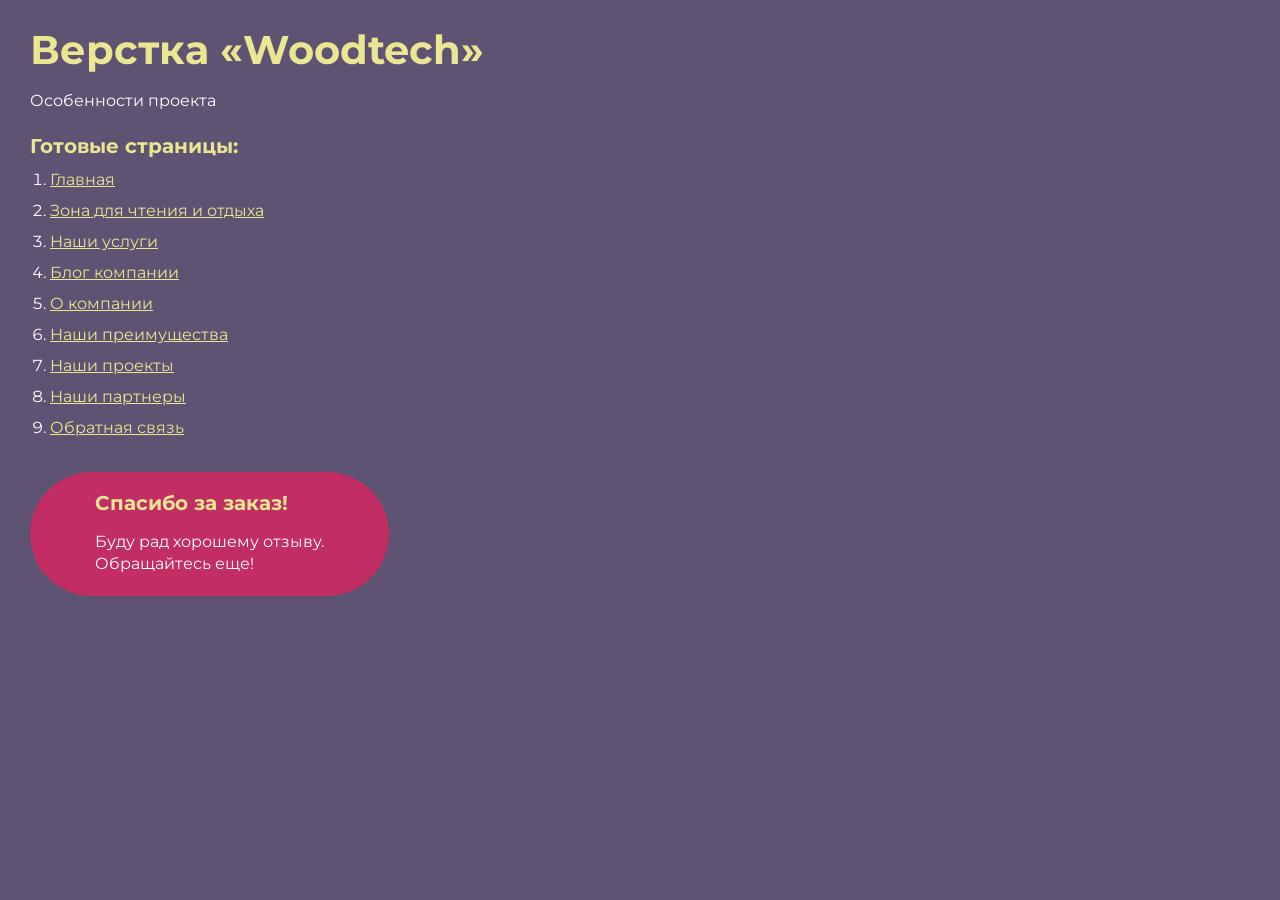
==== index.html @ 52afa115 "fix" ====
<!DOCTYPE html>
<html lang="ru">

<head>
	<meta charset="UTF-8">
	<meta name="viewport" content="width=device-width, initial-scale=1.0">
	<title>Верстка «Woodtech»</title>
	<style>
		@charset"UTF-8";
		@import url("https://fonts.googleapis.com/css?family=Montserrat:regular,700&display=swap");

		*,
		*::before,
		*::after {
			padding: 0px;
			margin: 0px;
			border: 0px;
			box-sizing: border-box;
		}

		html,
		body {
			height: 100%;
			margin: 0;
			padding: 0;
			min-width: 320px;
			width: 100%;
			color: #fff;
			background-color: #5e5373;
		}

		body {
			font-family: Montserrat;
			font-size: 100%;
			line-height: 1;
			font-size: 1rem;
		}

		a {
			text-decoration: underline;
			color: #ebe691
		}

		a:visited {
			text-decoration: underline;
			color: #aaa768;
		}

		a:hover {
			text-decoration: none;
		}

		ul li {
			list-style: none;
		}

		img {
			vertical-align: top;
		}

		.wrapper {
			width: 100%;
			min-height: 100%;
			overflow: hidden;
		}

		.rootpage {
			padding: 30px;
			display: flex;
			flex-direction: column;
			align-items: flex-start;
		}

		@media (max-width: 767px) {
			.rootpage {
				padding: 30px 15px;
			}
		}

		h1 {
			color: #ebe691;
			font-size: 2.5rem;
			margin: 0px 0px 1.25rem 0px;
		}

		@media (max-width: 767px) {
			h1 {
				font-size: 1.85rem;
				margin: 0px 0px 1.25rem 0px;
			}
		}

		h2 {
			color: #ebe691;
			font-size: 1.25rem;
			margin: 0px 0px 1rem 0px;
		}

		@media (max-width: 767px) {
			h2 {
				font-size: 1.125rem;
				margin: 0px 0px 1rem 0px;
			}
		}

		.rootpage__info {
			line-height: 140%;
			margin: 0px 0px 1.5rem 0px;
		}

		.rootpage__list {
			margin: 0px 0px 2.25rem 1.25rem;
		}

		.rootpage__list li:not(:last-child) {
			margin: 0px 0px 15px 0px;
		}

		.rootpage__contacts,
		.rootpage__tnx {
			border-radius: 200px;
			padding: 20px 65px;
			line-height: 140%;
		}

		@media (max-width: 767px) {

			.rootpage__contacts,
			.rootpage__tnx {
				border-radius: 40px;
				padding: 20px;
			}
		}

		.rootpage__contacts {
			background: #32b5a4;

		}

		.rootpage__contacts a {
			color: #ebe691;
		}

		.rootpage__tnx {
			background: #c22d63;
			margin: 0px 0px 1rem 0px;
		}
	</style>
</head>

<body>
	<div class="rootpage">
		<h1>Верстка «Woodtech»</h1>
		<div class="rootpage__info">
			Особенности проекта
		</div>
		<h2>Готовые страницы:</h2>
		<ol class="rootpage__list">
			<li><a target="_blank" href="home.html">Главная</a></li>
			<li><a target="_blank" href="readingArea.html">Зона для чтения и отдыха</a></li>
			<li><a target="_blank" href="services.html">Наши услуги</a></li>
			<li><a target="_blank" href="blog.html">Блог компании</a></li>
			<li><a target="_blank" href="about.html">О компании</a></li>
			<li><a target="_blank" href="benefits.html">Наши преимущества</a></li>
			<li><a target="_blank" href="project.html">Наши проекты</a></li>
			<li><a target="_blank" href="partners.html">Наши партнеры</a></li>
			<li><a target="_blank" href="contacts.html">Обратная связь</a></li>
		</ol>

		<div class="rootpage__tnx">
			<h2>Спасибо за заказ!</h2>
			<p>Буду рад хорошему отзыву.</p>
			<p>Обращайтесь еще!</p>
		</div>

	</div>

</body>

</html>
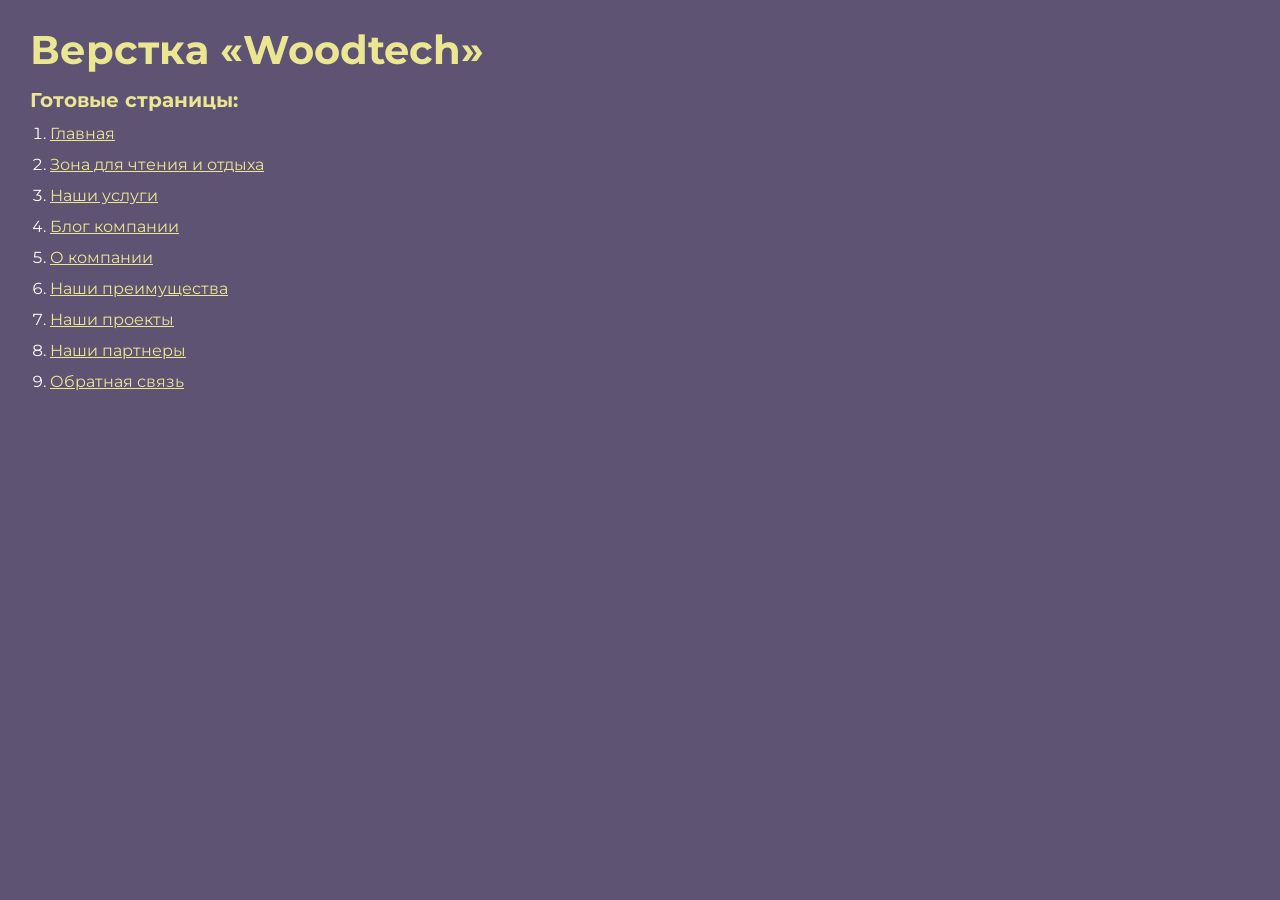
==== commit 9d25fd1b: "fixed" ====
--- a/index.html
+++ b/index.html
@@ -1,180 +1,137 @@
-<!DOCTYPE html>
-<html lang="ru">
-
-<head>
-	<meta charset="UTF-8">
-	<meta name="viewport" content="width=device-width, initial-scale=1.0">
-	<title>Верстка «Woodtech»</title>
-	<style>
-		@charset"UTF-8";
-		@import url("https://fonts.googleapis.com/css?family=Montserrat:regular,700&display=swap");
-
-		*,
-		*::before,
-		*::after {
-			padding: 0px;
-			margin: 0px;
-			border: 0px;
-			box-sizing: border-box;
-		}
-
-		html,
-		body {
-			height: 100%;
-			margin: 0;
-			padding: 0;
-			min-width: 320px;
-			width: 100%;
-			color: #fff;
-			background-color: #5e5373;
-		}
-
-		body {
-			font-family: Montserrat;
-			font-size: 100%;
-			line-height: 1;
-			font-size: 1rem;
-		}
-
-		a {
-			text-decoration: underline;
-			color: #ebe691
-		}
-
-		a:visited {
-			text-decoration: underline;
-			color: #aaa768;
-		}
-
-		a:hover {
-			text-decoration: none;
-		}
-
-		ul li {
-			list-style: none;
-		}
-
-		img {
-			vertical-align: top;
-		}
-
-		.wrapper {
-			width: 100%;
-			min-height: 100%;
-			overflow: hidden;
-		}
-
-		.rootpage {
-			padding: 30px;
-			display: flex;
-			flex-direction: column;
-			align-items: flex-start;
-		}
-
-		@media (max-width: 767px) {
-			.rootpage {
-				padding: 30px 15px;
-			}
-		}
-
-		h1 {
-			color: #ebe691;
-			font-size: 2.5rem;
-			margin: 0px 0px 1.25rem 0px;
-		}
-
-		@media (max-width: 767px) {
-			h1 {
-				font-size: 1.85rem;
-				margin: 0px 0px 1.25rem 0px;
-			}
-		}
-
-		h2 {
-			color: #ebe691;
-			font-size: 1.25rem;
-			margin: 0px 0px 1rem 0px;
-		}
-
-		@media (max-width: 767px) {
-			h2 {
-				font-size: 1.125rem;
-				margin: 0px 0px 1rem 0px;
-			}
-		}
-
-		.rootpage__info {
-			line-height: 140%;
-			margin: 0px 0px 1.5rem 0px;
-		}
-
-		.rootpage__list {
-			margin: 0px 0px 2.25rem 1.25rem;
-		}
-
-		.rootpage__list li:not(:last-child) {
-			margin: 0px 0px 15px 0px;
-		}
-
-		.rootpage__contacts,
-		.rootpage__tnx {
-			border-radius: 200px;
-			padding: 20px 65px;
-			line-height: 140%;
-		}
-
-		@media (max-width: 767px) {
-
-			.rootpage__contacts,
-			.rootpage__tnx {
-				border-radius: 40px;
-				padding: 20px;
-			}
-		}
-
-		.rootpage__contacts {
-			background: #32b5a4;
-
-		}
-
-		.rootpage__contacts a {
-			color: #ebe691;
-		}
-
-		.rootpage__tnx {
-			background: #c22d63;
-			margin: 0px 0px 1rem 0px;
-		}
-	</style>
-</head>
-
-<body>
-	<div class="rootpage">
-		<h1>Верстка «Woodtech»</h1>
-		<div class="rootpage__info">
-			Особенности проекта
-		</div>
-		<h2>Готовые страницы:</h2>
-		<ol class="rootpage__list">
-			<li><a target="_blank" href="home.html">Главная</a></li>
-			<li><a target="_blank" href="readingArea.html">Зона для чтения и отдыха</a></li>
-			<li><a target="_blank" href="services.html">Наши услуги</a></li>
-			<li><a target="_blank" href="blog.html">Блог компании</a></li>
-			<li><a target="_blank" href="about.html">О компании</a></li>
-			<li><a target="_blank" href="benefits.html">Наши преимущества</a></li>
-			<li><a target="_blank" href="project.html">Наши проекты</a></li>
-			<li><a target="_blank" href="partners.html">Наши партнеры</a></li>
-			<li><a target="_blank" href="contacts.html">Обратная связь</a></li>
-		</ol>
-
-		<div class="rootpage__tnx">
-			<h2>Спасибо за заказ!</h2>
-			<p>Буду рад хорошему отзыву.</p>
-			<p>Обращайтесь еще!</p>
-		</div>
-
-	</div>
-
-</body>
-
+<!DOCTYPE html>
+<html lang="ru">
+
+<head>
+	<meta charset="UTF-8">
+	<meta name="viewport" content="width=device-width, initial-scale=1.0">
+	<title>Верстка «Woodtech»</title>
+	<style>
+		@charset "UTF-8";
+		@import url("https://fonts.googleapis.com/css?family=Montserrat:regular,700&display=swap");
+
+		*,
+		*::before,
+		*::after {
+			padding: 0px;
+			margin: 0px;
+			border: 0px;
+			box-sizing: border-box;
+		}
+
+		html,
+		body {
+			height: 100%;
+			margin: 0;
+			padding: 0;
+			min-width: 320px;
+			width: 100%;
+			color: #fff;
+			background-color: #5e5373;
+		}
+
+		body {
+			font-family: Montserrat;
+			font-size: 100%;
+			line-height: 1;
+			font-size: 1rem;
+		}
+
+		a {
+			text-decoration: underline;
+			color: #ebe691
+		}
+
+		a:visited {
+			text-decoration: underline;
+			color: #aaa768;
+		}
+
+		a:hover {
+			text-decoration: none;
+		}
+
+		ul li {
+			list-style: none;
+		}
+
+		img {
+			vertical-align: top;
+		}
+
+		.wrapper {
+			width: 100%;
+			min-height: 100%;
+			overflow: hidden;
+		}
+
+		.rootpage {
+			padding: 30px;
+			display: flex;
+			flex-direction: column;
+			align-items: flex-start;
+		}
+
+		@media (max-width: 767px) {
+			.rootpage {
+				padding: 30px 15px;
+			}
+		}
+
+		h1 {
+			color: #ebe691;
+			font-size: 2.5rem;
+			margin: 0px 0px 1.25rem 0px;
+		}
+
+		@media (max-width: 767px) {
+			h1 {
+				font-size: 1.85rem;
+				margin: 0px 0px 1.25rem 0px;
+			}
+		}
+
+		h2 {
+			color: #ebe691;
+			font-size: 1.25rem;
+			margin: 0px 0px 1rem 0px;
+		}
+
+		@media (max-width: 767px) {
+			h2 {
+				font-size: 1.125rem;
+				margin: 0px 0px 1rem 0px;
+			}
+		}
+
+		.rootpage__list {
+			margin: 0px 0px 2.25rem 1.25rem;
+		}
+
+		.rootpage__list li:not(:last-child) {
+			margin: 0px 0px 15px 0px;
+		}
+	</style>
+</head>
+
+<body>
+	<div class="rootpage">
+		<h1>Верстка «Woodtech»</h1>
+
+		<h2>Готовые страницы:</h2>
+		<ol class="rootpage__list">
+			<li><a target="_blank" href="home.html">Главная</a></li>
+			<li><a target="_blank" href="readingArea.html">Зона для чтения и отдыха</a></li>
+			<li><a target="_blank" href="services.html">Наши услуги</a></li>
+			<li><a target="_blank" href="blog.html">Блог компании</a></li>
+			<li><a target="_blank" href="about.html">О компании</a></li>
+			<li><a target="_blank" href="benefits.html">Наши преимущества</a></li>
+			<li><a target="_blank" href="project.html">Наши проекты</a></li>
+			<li><a target="_blank" href="partners.html">Наши партнеры</a></li>
+			<li><a target="_blank" href="contacts.html">Обратная связь</a></li>
+		</ol>
+
+	</div>
+
+</body>
+
 </html>
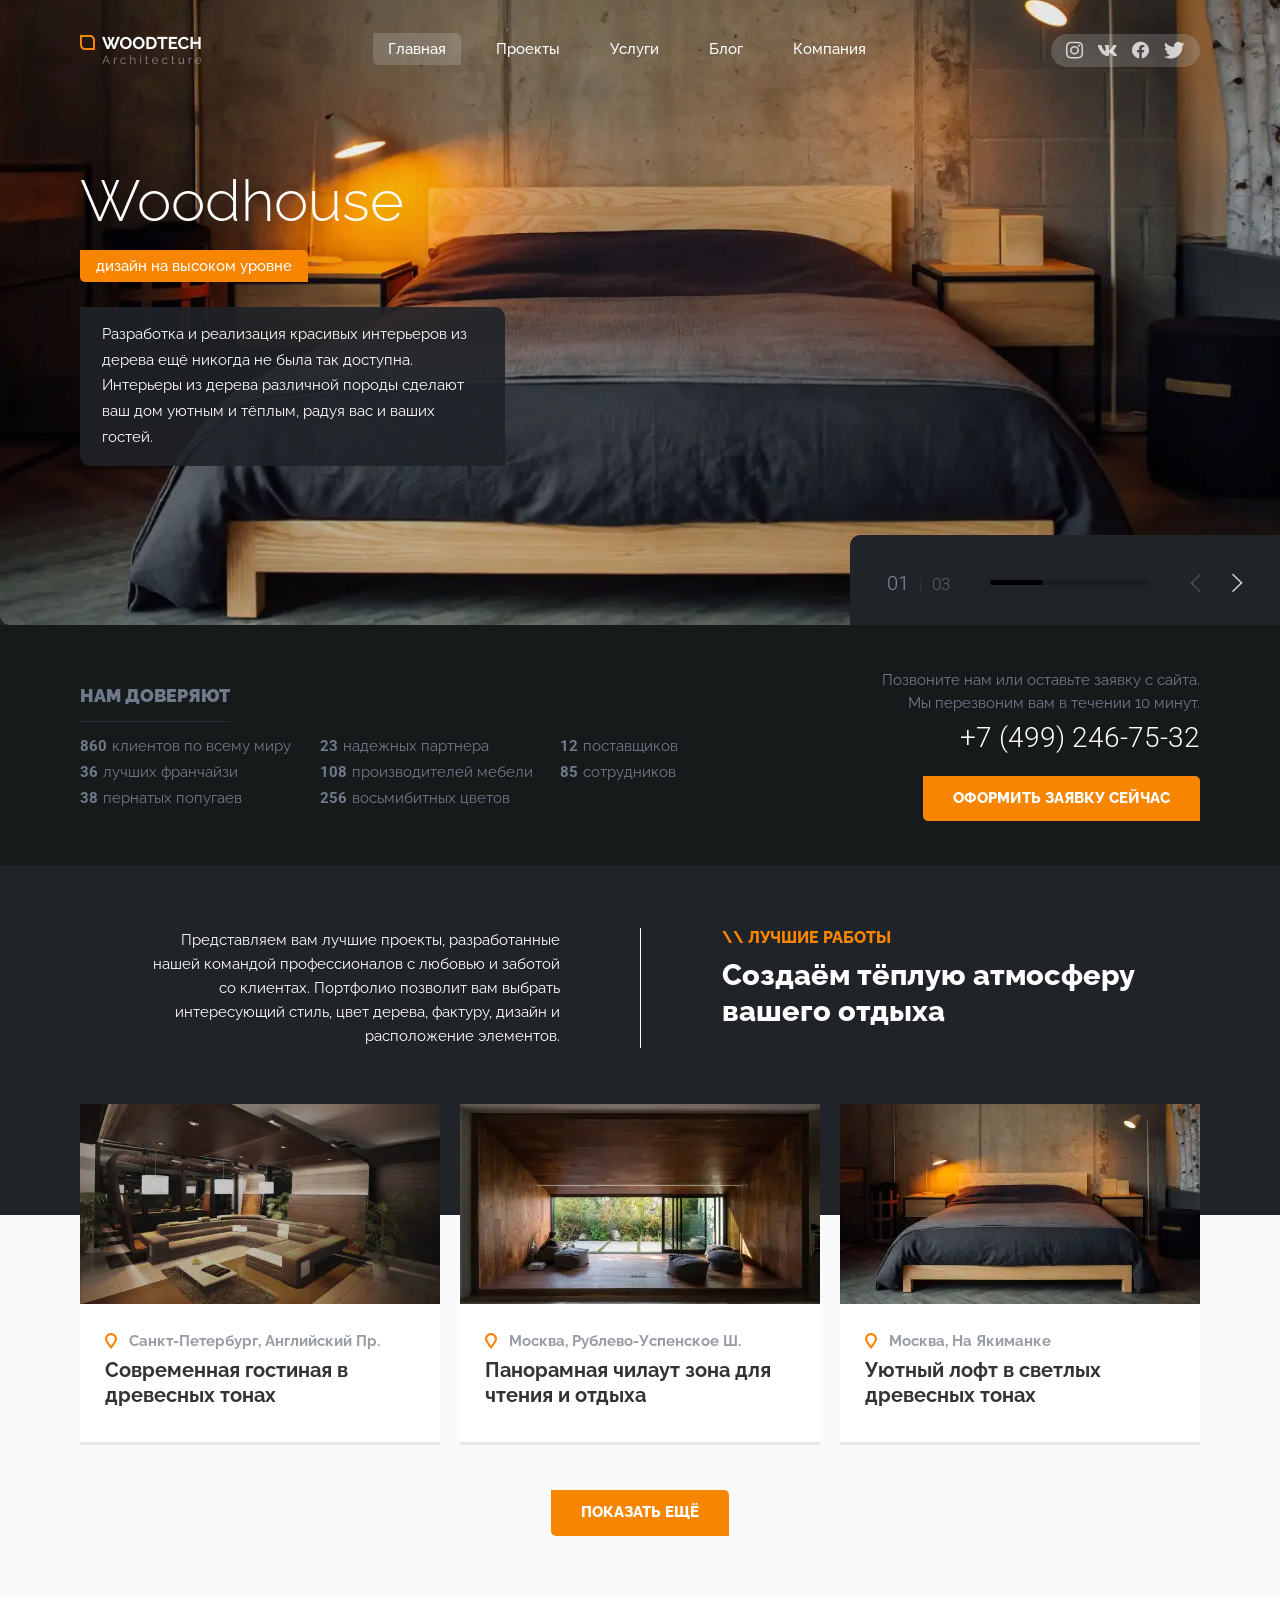
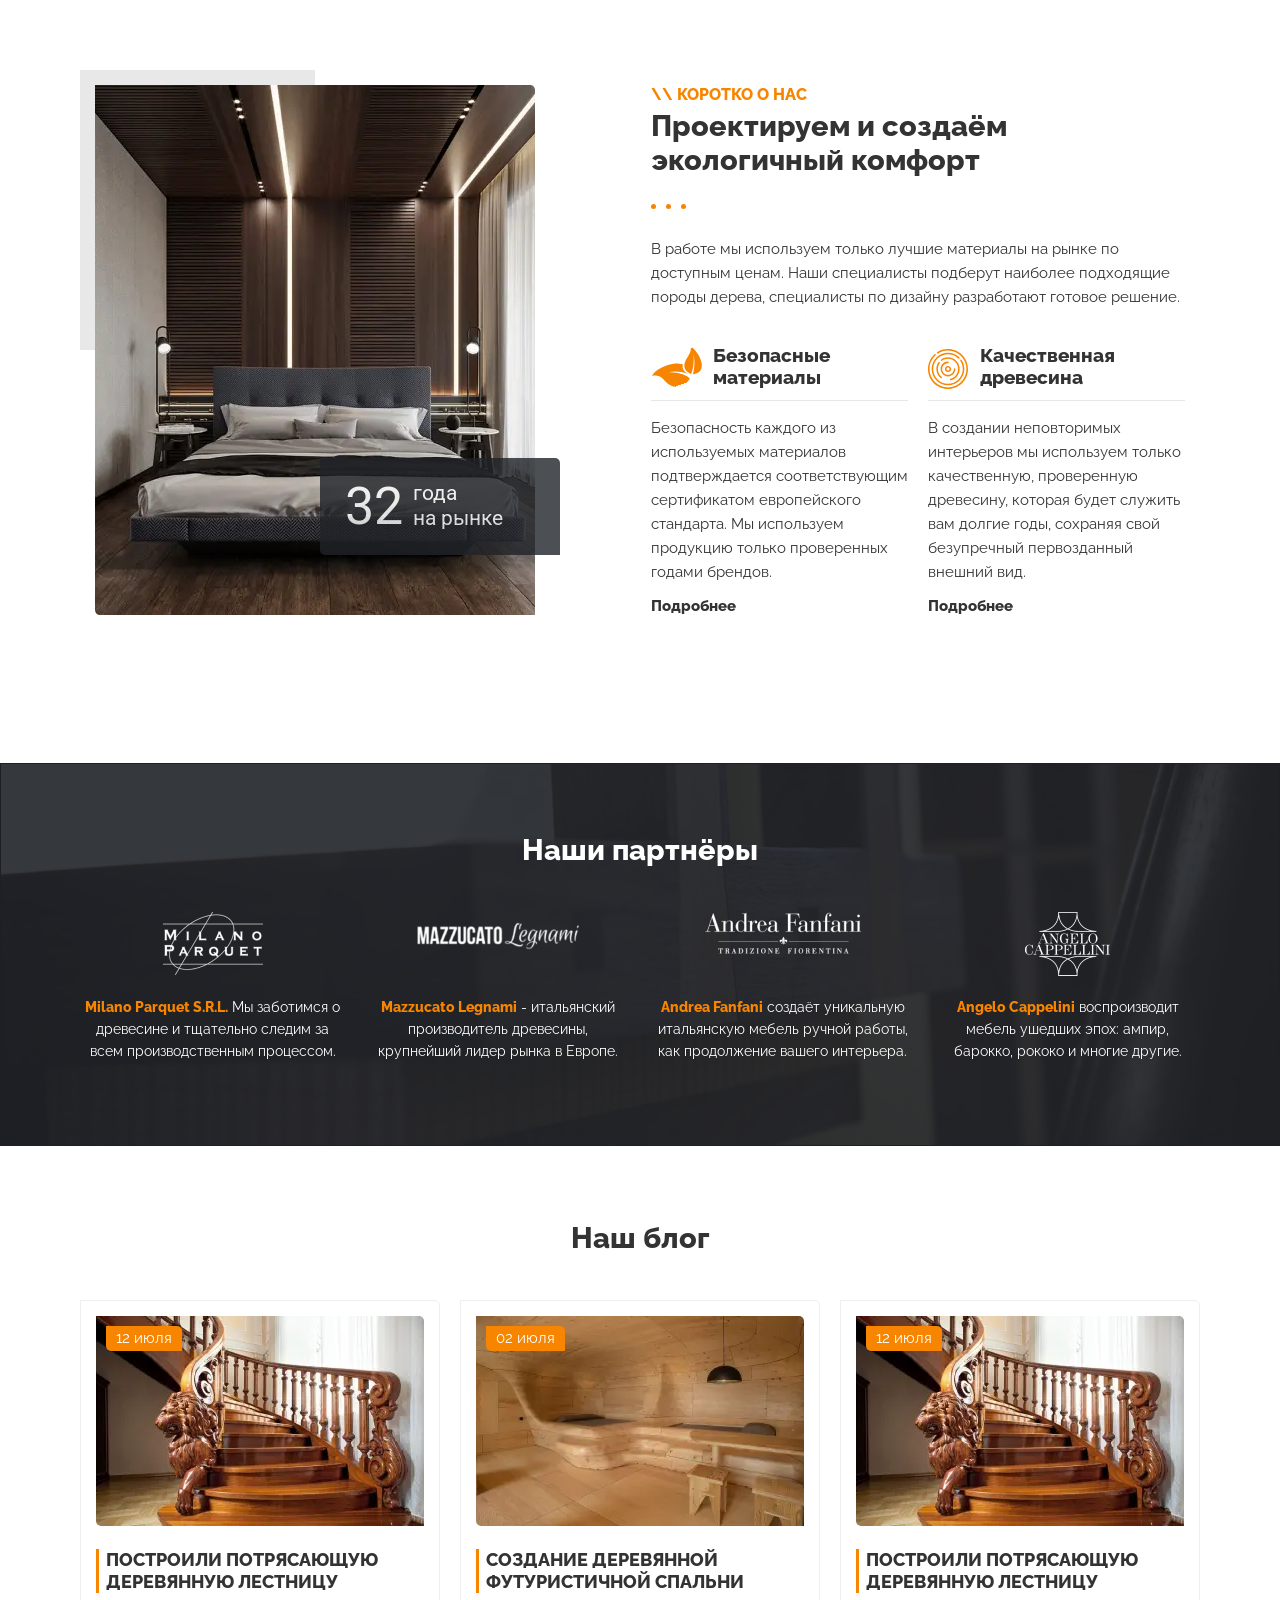
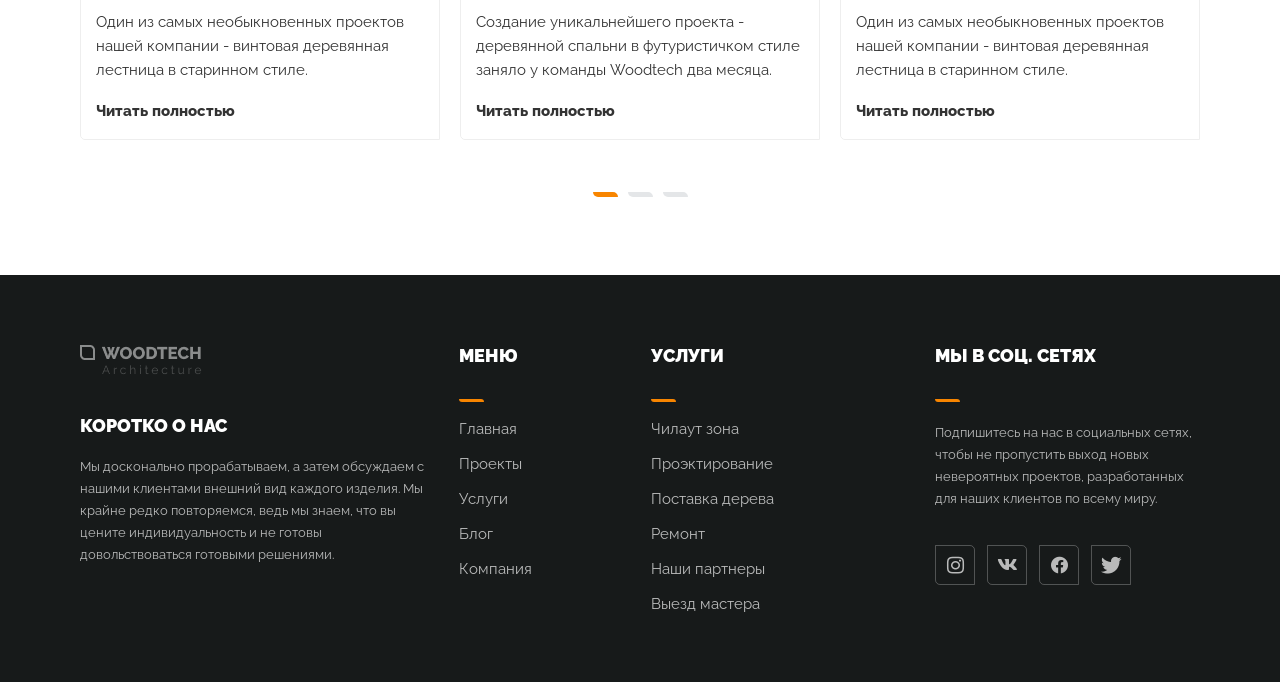
==== commit 4fe0f50d: "delete home.html" ====
--- a/index.html
+++ b/index.html
@@ -2,136 +2,716 @@
 <html lang="ru">
 
 <head>
+	<title>Главная</title>
 	<meta charset="UTF-8">
+	<meta name="format-detection" content="telephone=no">
+	<!-- <style>body{opacity: 0;}</style> -->
+	<link rel="stylesheet" href="css/style.min.css?_v=20220523201630">
+	<!-- <meta name="robots" content="noindex, nofollow"> -->
 	<meta name="viewport" content="width=device-width, initial-scale=1.0">
-	<title>Верстка «Woodtech»</title>
-	<style>
-		@charset "UTF-8";
-		@import url("https://fonts.googleapis.com/css?family=Montserrat:regular,700&display=swap");
-
-		*,
-		*::before,
-		*::after {
-			padding: 0px;
-			margin: 0px;
-			border: 0px;
-			box-sizing: border-box;
-		}
-
-		html,
-		body {
-			height: 100%;
-			margin: 0;
-			padding: 0;
-			min-width: 320px;
-			width: 100%;
-			color: #fff;
-			background-color: #5e5373;
-		}
-
-		body {
-			font-family: Montserrat;
-			font-size: 100%;
-			line-height: 1;
-			font-size: 1rem;
-		}
-
-		a {
-			text-decoration: underline;
-			color: #ebe691
-		}
-
-		a:visited {
-			text-decoration: underline;
-			color: #aaa768;
-		}
-
-		a:hover {
-			text-decoration: none;
-		}
-
-		ul li {
-			list-style: none;
-		}
-
-		img {
-			vertical-align: top;
-		}
-
-		.wrapper {
-			width: 100%;
-			min-height: 100%;
-			overflow: hidden;
-		}
-
-		.rootpage {
-			padding: 30px;
-			display: flex;
-			flex-direction: column;
-			align-items: flex-start;
-		}
-
-		@media (max-width: 767px) {
-			.rootpage {
-				padding: 30px 15px;
-			}
-		}
-
-		h1 {
-			color: #ebe691;
-			font-size: 2.5rem;
-			margin: 0px 0px 1.25rem 0px;
-		}
-
-		@media (max-width: 767px) {
-			h1 {
-				font-size: 1.85rem;
-				margin: 0px 0px 1.25rem 0px;
-			}
-		}
-
-		h2 {
-			color: #ebe691;
-			font-size: 1.25rem;
-			margin: 0px 0px 1rem 0px;
-		}
-
-		@media (max-width: 767px) {
-			h2 {
-				font-size: 1.125rem;
-				margin: 0px 0px 1rem 0px;
-			}
-		}
-
-		.rootpage__list {
-			margin: 0px 0px 2.25rem 1.25rem;
-		}
-
-		.rootpage__list li:not(:last-child) {
-			margin: 0px 0px 15px 0px;
-		}
-	</style>
 </head>
 
 <body>
-	<div class="rootpage">
-		<h1>Верстка «Woodtech»</h1>
-
-		<h2>Готовые страницы:</h2>
-		<ol class="rootpage__list">
-			<li><a target="_blank" href="home.html">Главная</a></li>
-			<li><a target="_blank" href="readingArea.html">Зона для чтения и отдыха</a></li>
-			<li><a target="_blank" href="services.html">Наши услуги</a></li>
-			<li><a target="_blank" href="blog.html">Блог компании</a></li>
-			<li><a target="_blank" href="about.html">О компании</a></li>
-			<li><a target="_blank" href="benefits.html">Наши преимущества</a></li>
-			<li><a target="_blank" href="project.html">Наши проекты</a></li>
-			<li><a target="_blank" href="partners.html">Наши партнеры</a></li>
-			<li><a target="_blank" href="contacts.html">Обратная связь</a></li>
-		</ol>
+	<div class="wrapper">
+
+		<header class="header">
+			<div class="header__container">
+
+				<div class="header__body">
+
+					<a class="header__logo logo" href="#no-scroll">
+					</a>
+
+					<div class="header__menu menu">
+						<nav class="menu__body">
+							<ul class="menu__list">
+								<li class="menu__item">
+									<a href="index.html" class="menu__link">Главная</a>
+								</li>
+								<li class="menu__item">
+									<a href="project.html" class="menu__link">Проекты</a>
+								</li>
+								<li class="menu__item">
+									<a href="services.html" class="menu__link">Услуги</a>
+								</li>
+								<li class="menu__item">
+									<a href="blog.html" class="menu__link">Блог</a>
+								</li>
+								<li class="menu__item">
+									<a href="about.html" class="menu__link">Компания</a>
+								</li>
+							</ul>
+						</nav>
+
+						<div class="menu__burger burger-menu">
+							<span></span>
+						</div>
+					</div>
+
+					<div data-da=".menu__body, 479" class="header__social social-menu">
+						<a href="#no-scroll" class="social-menu__item _icon-instagram"></a>
+						<a href="#no-scroll" class="social-menu__item _icon-vk"></a>
+						<a href="#no-scroll" class="social-menu__item _icon-fb"></a>
+						<a href="#no-scroll" class="social-menu__item _icon-twit"></a>
+					</div>
+
+				</div>
+
+			</div>
+		</header>
+
+		<main id="#index.html" class="page-main">
+
+			<section class="page-home">
+
+				<div class="page-home__slider">
+
+					<div class="page-home__swiper">
+
+						<div class="page-home__slide slide-page-home">
+
+							<picture><source srcset="img/page-home/page-home-slider/slider-01.webp"type="image/webp"><img src="img/page-home/page-home-slider/slider-01.png" alt="slide-photo" class="slide-page-home__bg slide-page-home__bg--1"></picture>
+
+							<div class="slide-page-home__container">
+
+								<div class="slide-page-home__content">
+									<h1 data-swiper-parallax="-1500" class="slide-page-home__title">Woodhouse</h1>
+									<h4 data-swiper-parallax="-1000" class="slide-page-home__sub-title">дизайн на высоком уровне
+									</h4>
+									<p data-swiper-parallax="-500" class="slide-page-home__text">
+										Разработка и реализация красивых интерьеров из дерева ещё никогда не была так доступна.
+										Интерьеры из дерева различной породы сделают ваш дом уютным и тёплым, радуя вас и ваших
+										гостей.
+									</p>
+								</div>
+
+							</div>
+
+						</div>
+
+						<div class="page-home__slide slide-page-home">
+
+							<picture><source srcset="img/page-home/page-home-slider/slider-02.webp"type="image/webp"><img src="img/page-home/page-home-slider/slider-02.png" alt="slide-photo" class="slide-page-home__bg slide-page-home__bg--1"></picture>
+
+							<div class="slide-page-home__container">
+
+								<div class="slide-page-home__content">
+									<h1 data-swiper-parallax="-1500" class="slide-page-home__title">Woodhouse</h1>
+									<h4 data-swiper-parallax="-1000" class="slide-page-home__sub-title">дизайн на высоком уровне
+									</h4>
+									<p data-swiper-parallax="-500" class="slide-page-home__text">
+										Разработка и реализация красивых интерьеров из дерева ещё никогда не была так доступна.
+										Интерьеры из дерева различной породы сделают ваш дом уютным и тёплым, радуя вас и ваших
+										гостей.
+									</p>
+								</div>
+
+							</div>
+
+						</div>
+
+						<div class="page-home__slide slide-page-home">
+
+							<picture><source srcset="img/page-home/page-home-slider/slider-01.webp"type="image/webp"><img src="img/page-home/page-home-slider/slider-01.png" alt="slide-photo" class="slide-page-home__bg slide-page-home__bg--1"></picture>
+
+							<div class="slide-page-home__container">
+
+								<div class="slide-page-home__content">
+									<h1 data-swiper-parallax="-1500" class="slide-page-home__title">Woodhouse</h1>
+									<h4 data-swiper-parallax="-1000" class="slide-page-home__sub-title">дизайн на высоком уровне
+									</h4>
+									<p data-swiper-parallax="-500" class="slide-page-home__text">
+										Разработка и реализация красивых интерьеров из дерева ещё никогда не была так доступна.
+										Интерьеры из дерева различной породы сделают ваш дом уютным и тёплым, радуя вас и ваших
+										гостей.
+									</p>
+								</div>
+
+							</div>
+
+						</div>
+
+					</div>
+
+					<div class="page-home__controll controll-page-home">
+
+						<div class="controll-page-home__fraction fraction-controll">
+							<span class="fraction-controll__current">01</span>|<span class="fraction-controll__all">0</span>
+						</div>
+
+						<!--<div class="controll-page-home__dotts"></div>-->
+						<div class="controll-page-home__scroll-bar"></div>
+
+						<div class="controll-page-home__navigation navigation-page-home">
+							<span class="navigation-page-home__next _icon-arrow-left"></span>
+							<span class="navigation-page-home__prev _icon-arrow-left"></span>
+						</div>
+
+					</div>
+
+				</div>
+
+			</section>
+
+			<section class="page-trust trust">
+				<div class="trust__container _container">
+
+					<div class="trust__body">
+						<div class="trust__difference difference-trust">
+							<h2 class="difference-trust__title">Нам доверяют</h2>
+
+							<div class="difference-trust__columns">
+
+								<ul class="difference-trust__column">
+									<li class="difference-trust__item"><span>860</span>клиентов по всему миру</li>
+									<li class="difference-trust__item"><span>36</span>лучших франчайзи</li>
+									<li class="difference-trust__item"><span>38</span>пернатых попугаев</li>
+								</ul>
+
+								<ul class="difference-trust__column">
+									<li class="difference-trust__item"><span>23</span>надежных партнера</li>
+									<li class="difference-trust__item"><span>108</span>производителей мебели</li>
+									<li class="difference-trust__item"><span>256</span>восьмибитных цветов</li>
+								</ul>
+
+								<ul class="difference-trust__column">
+									<li class="difference-trust__item"><span>12</span>поставщиков</li>
+									<li class="difference-trust__item"><span>85</span>сотрудников</li>
+								</ul>
+
+							</div>
+
+						</div>
+
+						<div class="trust__address address-trust">
+							<p class="address-trust__text">
+								Позвоните нам или оставьте заявку с сайта.
+							</p>
+							<p class="address-trust__text">
+								Мы перезвоним вам в течении 10 минут.
+							</p>
+							<a href="tel:+74992467532" class="address-trust__phone">+7 (499) 246-75-32</a>
+							<button type="button" class="address-trust__button button">Оформить заявку сейчас</button>
+						</div>
+
+					</div>
+
+				</div>
+			</section>
+
+			<section class="page-work work">
+
+				<div class="work__top-bg">
+
+					<div class="work__container _container">
+
+						<div class="work__top top-work">
+
+							<p data-watch data-watch-once class="top-work__text">
+								Представляем вам лучшие проекты, разработанные нашей командой профессионалов с любовью и заботой
+								cо клиентах. Портфолио
+								позволит вам выбрать интересующий стиль, цвет дерева, фактуру, дизайн и расположение элементов.
+							</p>
+
+							<span class="top-work__line"></span>
+
+							<div data-watch data-watch-once class="top-work__content">
+								<span class="top-work__subtitle">\\ Лучшие работы</span>
+								<h2 class="top-work__title">Создаём тёплую атмосферу вашего отдыха</h2>
+							</div>
+
+						</div>
+
+					</div>
+
+				</div>
+
+				<div class="work__bottom-bg">
+
+					<div class="work__container _container">
+
+						<div class="work__bottom bottom-work">
+
+							<div class="bottom-work__cards">
+
+								<div class="bottom-work__card card-bottom-work">
+									<div class="card-bottom-work__box-img card-bottom-work__box-img-ibg">
+										<picture><source srcset="img/page-work/bg-01.webp"type="image/webp"><img class="card-bottom-work__img" src="img/page-work/bg-01.png" alt="photo"></picture>
+									</div>
+									<div class="card-bottom-work__content content-card-bottom">
+										<a href="#no-scroll" class="content-card-bottom__location _icon-location">
+											Санкт-Петербург, Английский Пр.
+										</a>
+										<a href="#no-scroll" class="content-card-bottom__text">
+											Современная гостиная в древесных тонах
+										</a>
+									</div>
+								</div>
+
+								<div class="bottom-work__card card-bottom-work">
+									<div class="card-bottom-work__box-img card-bottom-work__box-img-ibg">
+										<picture><source srcset="img/page-work/bg-02.webp"type="image/webp"><img class="card-bottom-work__img" src="img/page-work/bg-02.png" alt="photo"></picture>
+									</div>
+									<div class="card-bottom-work__content content-card-bottom">
+										<a href="#no-scroll" class="content-card-bottom__location _icon-location">
+											Москва, Рублево-Успенское Ш.
+										</a>
+										<a href="#no-scroll" class="content-card-bottom__text">
+											Панорамная чилаут зона для чтения и отдыха
+										</a>
+									</div>
+								</div>
+
+								<div class="bottom-work__card card-bottom-work">
+									<div class="card-bottom-work__box-img card-bottom-work__box-img-ibg">
+										<picture><source srcset="img/page-work/bg-03.webp"type="image/webp"><img class="card-bottom-work__img" src="img/page-work/bg-03.png" alt="photo2"></picture>
+									</div>
+									<div class="card-bottom-work__content content-card-bottom">
+										<a href="#no-scroll" class="content-card-bottom__location _icon-location">
+											Москва, На Якиманке
+										</a>
+										<a href="#no-scroll" class="content-card-bottom__text">
+											Уютный лофт в светлых древесных тонах
+										</a>
+									</div>
+								</div>
+
+							</div>
+
+							<button type="button" class="bottom-work__button button">Показать ещё</button>
+
+						</div>
+
+					</div>
+
+				</div>
+
+			</section>
+
+			<section class="page__shot shot">
+				<div class="shot__container _container">
+
+					<div class="shot__inner">
+
+						<a href="" class="shot__photo photo-shot">
+							<div class="photo-shot__box photo-shot__box-ibg">
+								<picture><source srcset="img/page-shot/photo-1.webp"type="image/webp"><img src="img/page-shot/photo-1.jpg" alt="photo3" class="photo-shot__img"></picture>
+
+								<div class="photo-shot__label label-photo">
+									<span class="label-photo__year">32</span>
+									<span class="label-photo__text">года <br> на рынке</span>
+								</div>
+							</div>
+
+						</a>
+
+						<div class="shot__content content-shot">
+
+							<h3 class="content-shot__subtitle">\\ коротко о нас</h3>
+
+							<h2 class="content-shot__title">
+								Проектируем и создаём экологичный комфорт
+							</h2>
+
+							<div class="content-shot__dots dots">
+								<span></span>
+								<span></span>
+								<span></span>
+							</div>
+
+							<p class="content-shot__text">
+								В работе мы используем только лучшие материалы на рынке по доступным ценам. Наши специалисты
+								подберут наиболее
+								подходящие породы дерева, специалисты по дизайну разработают готовое решение.
+							</p>
+
+							<div class="content-shot__columns">
+
+								<div class="content-shot__column column-content-shot">
+
+									<h4 class="column-content-shot__title column-content-shot__title--eco">
+										Безопасные материалы
+									</h4>
+
+									<p class="column-content-shot__text">
+										Безопасность каждого из используемых материалов подтверждается соответствующим
+										сертификатом европейского стандарта. Мы используем продукцию только проверенных годами
+										брендов.
+									</p>
+									<a href="#no-scroll" class="column-content-shot__more">
+										Подробнее
+									</a>
+								</div>
+
+								<div class="content-shot__column column-content-shot">
+
+									<h4 class="column-content-shot__title column-content-shot__title--wood">
+										Качественная древесина
+									</h4>
+									<p class="column-content-shot__text">
+										В создании неповторимых интерьеров мы используем только качественную, проверенную
+										древесину, которая будет служить вам долгие годы, сохраняя свой безупречный первозданный
+										внешний вид.
+									</p>
+									<a href="#no-scroll" class="column-content-shot__more">
+										Подробнее
+									</a>
+								</div>
+
+							</div>
+
+						</div>
+
+					</div>
+
+				</div>
+			</section>
+
+			<div class="partners">
+				<div class="partners__bg">
+					<div class="partners__container _container">
+
+						<div class="partners__body body-partners">
+
+							<h2 class="body-partners__title">
+								Наши партнёры
+							</h2>
+
+							<div class="body-partners__items">
+
+								<div class="body-partners__item item-partners">
+									<div class="item-partners__logo">
+										<picture><source srcset="img/section-partners/milano.webp"type="image/webp"><img src="img/section-partners/milano.png" alt="logo"></picture>
+									</div>
+									<p class="item-partners__text">
+										<span>Milano Parquet S.R.L.</span>
+										Мы заботимся о древесине и тщательно следим за всем производственным процессом.
+									</p>
+								</div>
+
+								<div class="body-partners__item item-partners">
+									<div class="item-partners__logo">
+										<picture><source srcset="img/section-partners/mazzucato.webp"type="image/webp"><img src="img/section-partners/mazzucato.png" alt="logo"></picture>
+									</div>
+									<p class="item-partners__text">
+										<span>Mazzucato Legnami</span>
+										- итальянский производитель древесины, крупнейший лидер рынка в Европе.
+									</p>
+								</div>
+
+								<div class="body-partners__item item-partners">
+									<div class="item-partners__logo">
+										<picture><source srcset="img/section-partners/fanfani.webp"type="image/webp"><img src="img/section-partners/fanfani.png" alt="logo"></picture>
+									</div>
+									<p class="item-partners__text">
+										<span>Andrea Fanfani</span>
+										создаёт уникальную итальянскую мебель ручной работы, как продолжение вашего интерьера.
+									</p>
+								</div>
+
+								<div class="body-partners__item item-partners">
+									<div class="item-partners__logo">
+										<picture><source srcset="img/section-partners/cappelini.webp"type="image/webp"><img src="img/section-partners/cappelini.png" alt="logo"></picture>
+									</div>
+									<p class="item-partners__text">
+										<span>Angelo Cappelini</span>
+										воспроизводит мебель ушедших эпох: ампир, барокко, рококо и многие другие.
+									</p>
+								</div>
+
+							</div>
+
+						</div>
+
+					</div>
+				</div>
+			</div>
+
+			<section class="blog">
+				<div class="blog__container _container">
+					<h1 class="blog__title">Наш блог</h1>
+
+					<div class="blog__slider slider-blog">
+						<div class="slider-blog__wrapper slider-blog__swiper">
+
+							<article class="slider-blog__slide slide-blog">
+
+								<a href="#no-scroll" class="slide-blog__img-box-ibg">
+									<picture><source srcset="img/slide-blog/image-01.webp"type="image/webp"><img src="img/slide-blog/image-01.jpg" alt="photo" class="slide-blog__img"></picture>
+									<span class="slide-blog__date date-blog">12 июля</span>
+								</a>
+
+								<div class="slide-blog__content content-slide-blog">
+									<h2 class="content-slide-blog__title">
+										<a class="content-slide-blog__title-link" href="#no-scroll">
+											Построили потрясающую деревянную лестницу
+										</a>
+									</h2>
+									<p class="content-slide-blog__text">
+										Один из самых необыкновенных проектов нашей компании - винтовая деревянная лестница в
+										старинном стиле.
+									</p>
+
+									<div class="content-slide-blog__more">
+										<a href="#no-croll" class="content-slide-blog__link">
+											Читать полностью
+										</a>
+									</div>
+								</div>
+							</article>
+
+							<article class="slider-blog__slide slide-blog">
+
+								<a href="#no-scroll" class="slide-blog__img-box-ibg">
+									<picture><source srcset="img/slide-blog/image-02.webp"type="image/webp"><img src="img/slide-blog/image-02.jpg" alt="photo" class="slide-blog__img"></picture>
+									<span class="slide-blog__date date-blog">02 июля</span>
+								</a>
+
+								<div class="slide-blog__content content-slide-blog">
+									<h2 class="content-slide-blog__title">
+										<a class="content-slide-blog__title-link" href="#no-scroll">
+											создание деревянной футуристичной спальни
+										</a>
+									</h2>
+									<p class="content-slide-blog__text">
+										Создание уникальнейшего проекта - деревянной спальни в футуристичком стиле заняло у
+										команды Woodtech два месяца.
+									</p>
+									<div class="content-slide-blog__more">
+										<a href="#no-croll" class="content-slide-blog__link">
+											Читать полностью
+										</a>
+									</div>
+								</div>
+							</article>
+
+							<article class="slider-blog__slide slide-blog">
+
+								<a href="#no-scroll" class="slide-blog__img-box-ibg">
+									<picture><source srcset="img/slide-blog/image-01.webp"type="image/webp"><img src="img/slide-blog/image-01.jpg" alt="photo" class="slide-blog__img"></picture>
+									<span class="slide-blog__date date-blog">12 июля</span>
+								</a>
+
+								<div class="slide-blog__content content-slide-blog">
+									<h2 class="content-slide-blog__title">
+										<a class="content-slide-blog__title-link" href="#no-scroll">
+											Построили потрясающую деревянную лестницу
+										</a>
+									</h2>
+									<p class="content-slide-blog__text">
+										Один из самых необыкновенных проектов нашей компании - винтовая деревянная лестница в
+										старинном стиле.
+									</p>
+									<div class="content-slide-blog__more">
+										<a href="#no-croll" class="content-slide-blog__link">
+											Читать полностью
+										</a>
+									</div>
+								</div>
+							</article>
+
+							<article class="slider-blog__slide slide-blog">
+
+								<a href="#no-scroll" class="slide-blog__img-box-ibg">
+									<picture><source srcset="img/slide-blog/image-04.webp"type="image/webp"><img src="img/slide-blog/image-04.jpg" alt="photo" class="slide-blog__img"></picture>
+									<span class="slide-blog__date date-blog">12 июля</span>
+								</a>
+
+								<div class="slide-blog__content content-slide-blog">
+									<h2 class="content-slide-blog__title">
+										<a class="content-slide-blog__title-link" href="#no-scroll">
+											Построили потрясающую деревянную лестницу
+										</a>
+									</h2>
+									<p class="content-slide-blog__text">
+										Один из самых необыкновенных проектов нашей компании - винтовая деревянная лестница в
+										старинном стиле.
+									</p>
+									<div class="content-slide-blog__more">
+										<a href="#no-croll" class="content-slide-blog__link">
+											Читать полностью
+										</a>
+									</div>
+								</div>
+							</article>
+
+							<article class="slider-blog__slide slide-blog">
+
+								<a href="#no-scroll" class="slide-blog__img-box-ibg">
+									<picture><source srcset="img/slide-blog/image-05.webp"type="image/webp"><img src="img/slide-blog/image-05.jpg" alt="photo" class="slide-blog__img"></picture>
+									<span class="slide-blog__date date-blog">02 июля</span>
+								</a>
+
+								<div class="slide-blog__content content-slide-blog">
+									<h2 class="content-slide-blog__title">
+										<a class="content-slide-blog__title-link" href="#no-scroll">
+											создание деревянной футуристичной спальни
+										</a>
+									</h2>
+									<p class="content-slide-blog__text">
+										Создание уникальнейшего проекта - деревянной спальни в футуристичком стиле заняло у
+										команды Woodtech два месяца.
+									</p>
+									<div class="content-slide-blog__more">
+										<a href="#no-croll" class="content-slide-blog__link">
+											Читать полностью
+										</a>
+									</div>
+								</div>
+							</article>
+
+						</div>
+
+						<div class="slider-blog__pagination"></div>
+					</div>
+
+				</div>
+			</section>
+
+		</main>
+
+		<footer class="footer">
+			<div class="footer__container">
+
+				<div class="footer__body">
+
+					<div class="footer__content content-footer">
+						<a href="index.html" class="content-footer__logo">
+							<picture><source srcset="img/footer/footer-logo.webp"type="image/webp"><img src="img/footer/footer-logo.png" alt="logo"></picture>
+						</a>
+						<h3 class="content-footer__title footer-title">
+							<span>Коротко о нас</span>
+						</h3>
+						<p class="content-footer__text">
+							Мы досконально прорабатываем, а затем обсуждаем с нашими клиентами внешний вид каждого изделия. Мы крайне
+							редко повторяемся, ведь мы знаем, что вы цените индивидуальность и не готовы довольствоваться готовыми
+							решениями.
+						</p>
+					</div>
+
+					<div class="footer__menu-block menu-block-footer">
+						<div class="menu-block-footer__item item-menu-footer">
+							<div data-spollers="992" class="item-menu-footer__spoller spoller-item-footer">
+
+								<div class="spoller-item-footer__item">
+									<button class="spoller-item-footer__title footer-title title-decor _icon-arrow-left" type="button" data-spoller>Меню</button>
+									<div class="spoller-item-footer__body">
+
+										<nav class="menu-footer">
+											<ul class="menu-footer__list">
+												<li class="menu-footer__item">
+													<a href="index.html" class="menu-footer__link">Главная</a>
+												</li>
+												<li class="menu-footer__item">
+													<a href="project.html" class="menu-footer__link">Проекты</a>
+												</li>
+												<li class="menu-footer__item">
+													<a href="services.html" class="menu-footer__link">Услуги</a>
+												</li>
+												<li class="menu-footer__item">
+													<a href="blog.html" class="menu-footer__link">Блог</a>
+												</li>
+												<li class="menu-footer__item">
+													<a href="about.html" class="menu-footer__link">Компания</a>
+												</li>
+											</ul>
+										</nav>
+
+									</div>
+								</div>
+
+								<div class="spoller-item-footer__item">
+									<button class="spoller-item-footer__title footer-title title-decor _icon-arrow-left" type="button" data-spoller>Услуги</button>
+									<div class="spoller-item-footer__body">
+
+										<nav class="menu-footer">
+											<ul class="menu-footer__list">
+												<li class="menu-footer__item">
+													<a href="readingArea.html" class="menu-footer__link">
+														Чилаут зона
+													</a>
+												</li>
+												<li class="menu-footer__item">
+													<a href="project.html" class="menu-footer__link">
+														Проэктирование
+													</a>
+												</li>
+												<li class="menu-footer__item">
+													<a href="#no-scroll" class="menu-footer__link">
+														Поставка дерева
+													</a>
+												</li>
+												<li class="menu-footer__item">
+													<a href="#no-scroll" class="menu-footer__link">
+														Ремонт
+													</a>
+												</li>
+												<li class="menu-footer__item">
+													<a href="partners.html" class="menu-footer__link">
+														Наши партнеры
+													</a>
+												</li>
+												<li class="menu-footer__item">
+													<a href="contacts.html" class="menu-footer__link">
+														Выезд мастера
+													</a>
+												</li>
+											</ul>
+										</nav>
+
+									</div>
+								</div>
+
+							</div>
+						</div>
+					</div>
+
+					<div class="footer__social social-footer">
+						<h3 class="social-footer__title footer-title title-decor">
+							<span>Мы в соц. сетях</span>
+						</h3>
+						<p class="social-footer__text">
+							Подпишитесь на нас в социальных сетях, чтобы не пропустить выход новых невероятных проектов, разработанных для наших клиентов по всему миру.
+						</p>
+						<ul class="social-footer__list">
+							<li class="social-footer__item">
+								<a href="#no-scroll" class="social-footer__link _icon-instagram"></a>
+							</li>
+							<li class="social-footer__item">
+								<a href="#no-scroll" class="social-footer__link _icon-vk"></a>
+							</li>
+							<li class="social-footer__item">
+								<a href="#no-scroll" class="social-footer__link _icon-fb"></a>
+							</li>
+							<li class="social-footer__item">
+								<a href="#no-scroll" class="social-footer__link _icon-twit"></a>
+							</li>
+						</ul>
+					</div>
+
+				</div>
+
+			</div>
+
+			<div class="footer__scroll">
+				<a data-goto=".header, .header--white" data-goto-speed="1000" href="#no-scroll" class="scroll-up _icon-arrow-left"></a>
+			</div>
+		</footer>
 
 	</div>
-
+	<!-- 
+<div id="popup" aria-hidden="true" class="popup">
+	<div class="popup__wrapper">
+		<div class="popup__content">
+			<button data-close type="button" class="popup__close">Закрыть</button>
+			<div class="popup__text">
+			</div>
+		</div>
+	</div>
+</div>
+ -->
+
+	<script src="js/app.min.js?_v=20220523201630"></script>
 </body>
 
 </html>
--- a/css/style.min.css
+++ b/css/style.min.css
@@ -0,0 +1 @@
+@charset "UTF-8";@import url(https://fonts.googleapis.com/css?family=Raleway:300,regular,500,600,700,800,900&display=swap);@import url(https://fonts.googleapis.com/css?family=Roboto:300,700&display=swap);@font-face{font-family:icons;font-display:swap;src:url(../fonts/icons.woff2) format("woff2"),url(../fonts/icons.woff) format("woff");font-weight:400;font-style:normal}.breadcrumbs__list a+span::after,[class*=_icon-]:before{font-family:icons;font-style:normal;font-weight:400;font-variant:normal;text-transform:none;line-height:1;-webkit-font-smoothing:antialiased;-moz-osx-font-smoothing:grayscale}[class*=_icon-]:before{display:block}._icon-arrow-left:before{content:"\e900"}._icon-fb:before{content:"\e901";font-size:1.125rem}._icon-instagram:before{content:"\e902";font-size:1.125rem}._icon-location:before{content:"\e903"}._icon-twit:before{content:"\e904";font-size:1.125rem}._icon-vk:before{content:"\e905";font-size:.6875rem}*{padding:0;margin:0;border:0}*,:after,:before{-webkit-box-sizing:border-box;box-sizing:border-box}body,html{height:100%;min-width:320px}body{color:#333;line-height:1;font-family:Raleway;font-size:.9375rem;-ms-text-size-adjust:100%;-moz-text-size-adjust:100%;-webkit-text-size-adjust:100%;-webkit-font-smoothing:antialiased;-moz-osx-font-smoothing:grayscale}button,input,textarea{font-family:Raleway;font-size:inherit}button{cursor:pointer;color:inherit;background-color:inherit}a{color:inherit}a:link,a:visited{text-decoration:none}a:hover{text-decoration:none}ul li{list-style:none}img{vertical-align:top}h1,h2,h3,h4,h5,h6{font-weight:inherit;font-size:inherit}body{font-weight:400}.lock body{overflow:hidden;-ms-touch-action:none;touch-action:none}.wrapper{min-height:100%;display:-webkit-box;display:-ms-flexbox;display:flex;-webkit-box-orient:vertical;-webkit-box-direction:normal;-ms-flex-direction:column;flex-direction:column;overflow:hidden}.wrapper>main{-webkit-box-flex:1;-ms-flex:1 1 auto;flex:1 1 auto}.wrapper>*{min-width:0}[class*=__container]{max-width:70rem;-webkit-box-sizing:content-box;box-sizing:content-box;margin:0 auto;padding:0 .9375rem}.noUi-target,.noUi-target *{-webkit-touch-callout:none;-webkit-tap-highlight-color:transparent;-webkit-user-select:none;-ms-touch-action:none;touch-action:none;-ms-user-select:none;-moz-user-select:none;user-select:none;-webkit-box-sizing:border-box;box-sizing:border-box}.noUi-target{position:relative}.noUi-base,.noUi-connects{width:100%;height:100%;position:relative;z-index:1}.noUi-connects{overflow:hidden;z-index:0}.noUi-connect,.noUi-origin{will-change:transform;position:absolute;z-index:1;top:0;right:0;height:100%;width:100%;-ms-transform-origin:0 0;-webkit-transform-origin:0 0;-webkit-transform-style:preserve-3d;transform-origin:0 0;-webkit-transform-style:flat;transform-style:flat}.noUi-txt-dir-rtl.noUi-horizontal .noUi-origin{left:0;right:auto}.noUi-vertical .noUi-origin{top:-100%;width:0}.noUi-horizontal .noUi-origin{height:0}.noUi-handle{-webkit-backface-visibility:hidden;backface-visibility:hidden;position:absolute}.noUi-touch-area{height:100%;width:100%}.noUi-state-tap .noUi-connect,.noUi-state-tap .noUi-origin{-webkit-transition:-webkit-transform .3s;transition:-webkit-transform .3s;-o-transition:transform .3s;transition:transform .3s;transition:transform .3s,-webkit-transform .3s}.noUi-state-drag *{cursor:inherit!important}.noUi-horizontal{height:18px}.noUi-horizontal .noUi-handle{width:34px;height:28px;right:-17px;top:-6px}.noUi-vertical{width:18px}.noUi-vertical .noUi-handle{width:28px;height:34px;right:-6px;bottom:-17px}.noUi-txt-dir-rtl.noUi-horizontal .noUi-handle{left:-17px;right:auto}.noUi-target{background:#fafafa;border-radius:4px;border:1px solid #d3d3d3;-webkit-box-shadow:inset 0 1px 1px #f0f0f0,0 3px 6px -5px #bbb;box-shadow:inset 0 1px 1px #f0f0f0,0 3px 6px -5px #bbb}.noUi-connects{border-radius:3px}.noUi-connect{background:#3fb8af}.noUi-draggable{cursor:ew-resize}.noUi-vertical .noUi-draggable{cursor:ns-resize}.noUi-handle{border:1px solid #d9d9d9;border-radius:3px;background:#fff;cursor:default;-webkit-box-shadow:inset 0 0 1px #fff,inset 0 1px 7px #ebebeb,0 3px 6px -3px #bbb;box-shadow:inset 0 0 1px #fff,inset 0 1px 7px #ebebeb,0 3px 6px -3px #bbb}.noUi-active{-webkit-box-shadow:inset 0 0 1px #fff,inset 0 1px 7px #ddd,0 3px 6px -3px #bbb;box-shadow:inset 0 0 1px #fff,inset 0 1px 7px #ddd,0 3px 6px -3px #bbb}.noUi-handle:after,.noUi-handle:before{content:"";display:block;position:absolute;height:14px;width:1px;background:#e8e7e6;left:14px;top:6px}.noUi-handle:after{left:17px}.noUi-vertical .noUi-handle:after,.noUi-vertical .noUi-handle:before{width:14px;height:1px;left:6px;top:14px}.noUi-vertical .noUi-handle:after{top:17px}[disabled] .noUi-connect{background:#b8b8b8}[disabled] .noUi-handle,[disabled].noUi-handle,[disabled].noUi-target{cursor:not-allowed}.noUi-pips,.noUi-pips *{-webkit-box-sizing:border-box;box-sizing:border-box}.noUi-pips{position:absolute;color:#999}.noUi-value{position:absolute;white-space:nowrap;text-align:center}.noUi-value-sub{color:#ccc;font-size:10px}.noUi-marker{position:absolute;background:#ccc}.noUi-marker-sub{background:#aaa}.noUi-marker-large{background:#aaa}.noUi-pips-horizontal{padding:10px 0;height:80px;top:100%;left:0;width:100%}.noUi-value-horizontal{-webkit-transform:translate(-50%,50%);-ms-transform:translate(-50%,50%);transform:translate(-50%,50%)}.noUi-rtl .noUi-value-horizontal{-webkit-transform:translate(50%,50%);-ms-transform:translate(50%,50%);transform:translate(50%,50%)}.noUi-marker-horizontal.noUi-marker{margin-left:-1px;width:2px;height:5px}.noUi-marker-horizontal.noUi-marker-sub{height:10px}.noUi-marker-horizontal.noUi-marker-large{height:15px}.noUi-pips-vertical{padding:0 10px;height:100%;top:0;left:100%}.noUi-value-vertical{-webkit-transform:translate(0,-50%);-ms-transform:translate(0,-50%);transform:translate(0,-50%);padding-left:25px}.noUi-rtl .noUi-value-vertical{-webkit-transform:translate(0,50%);-ms-transform:translate(0,50%);transform:translate(0,50%)}.noUi-marker-vertical.noUi-marker{width:5px;height:2px;margin-top:-1px}.noUi-marker-vertical.noUi-marker-sub{width:10px}.noUi-marker-vertical.noUi-marker-large{width:15px}.noUi-tooltip{display:block;position:absolute;border:1px solid #d9d9d9;border-radius:3px;background:#fff;color:#000;padding:5px;text-align:center;white-space:nowrap}.noUi-horizontal .noUi-tooltip{-webkit-transform:translate(-50%,0);-ms-transform:translate(-50%,0);transform:translate(-50%,0);left:50%;bottom:120%}.noUi-vertical .noUi-tooltip{-webkit-transform:translate(0,-50%);-ms-transform:translate(0,-50%);transform:translate(0,-50%);top:50%;right:120%}.noUi-horizontal .noUi-origin>.noUi-tooltip{-webkit-transform:translate(50%,0);-ms-transform:translate(50%,0);transform:translate(50%,0);left:auto;bottom:10px}.noUi-vertical .noUi-origin>.noUi-tooltip{-webkit-transform:translate(0,-18px);-ms-transform:translate(0,-18px);transform:translate(0,-18px);top:auto;right:28px}[data-showmore-button] span:last-child{display:none}._showmore-active [data-showmore-button] span{display:none}._showmore-active [data-showmore-button] span:last-child{display:block}[class*=-ibg]{position:relative}[class*=-ibg] img{position:absolute;width:100%;height:100%;top:0;left:0;-o-object-fit:cover;object-fit:cover}[class*=-ibg_contain] img{-o-object-fit:contain;object-fit:contain}._watcher-view.content-readArea__title{-webkit-transition:all 1s ease 0s;-o-transition:all 1s ease 0s;transition:all 1s ease 0s;-webkit-transform:translate(0,0);-ms-transform:translate(0,0);transform:translate(0,0);opacity:1}.body-content__text,.info-executor,.summary-executor{-webkit-transition:all 1s ease 0s;-o-transition:all 1s ease 0s;transition:all 1s ease 0s;-webkit-transform:translate(0,100px);-ms-transform:translate(0,100px);transform:translate(0,100px);opacity:0}._watcher-view.body-content__text,._watcher-view.info-executor,._watcher-view.summary-executor{-webkit-transition:all 1s ease 0s;-o-transition:all 1s ease 0s;transition:all 1s ease 0s;-webkit-transform:translate(0,0);-ms-transform:translate(0,0);transform:translate(0,0);opacity:1}.dots{display:-webkit-box;display:-ms-flexbox;display:flex}.dots span{width:.3125rem;height:.3125rem;border-radius:50%;background-color:#f88500}.dots span:not(:last-child){margin:0 .625rem 0 0}.date-blog{display:inline-block;position:absolute;top:10px;left:10px;padding:.3125rem .625rem;border-radius:0 .3125rem 0 .3125rem;background-color:#f88500;color:#fff}.footer-title{font-size:1.125rem;line-height:1.1666666667;font-weight:900;text-transform:uppercase;color:#fff;margin-bottom:1.1111111111em}.title-decor{position:relative;padding-bottom:2em}.title-decor::after{content:"";position:absolute;left:0;bottom:0;width:1.5625rem;height:.1875rem;background-color:#f88500;border-radius:0 .3125rem}.scroll-up{position:fixed;z-index:4;background-color:#f88500;right:1.25rem;bottom:5%;border-radius:0 .3125rem;display:-webkit-box;display:-ms-flexbox;display:flex;-webkit-box-pack:center;-ms-flex-pack:center;justify-content:center;-webkit-box-align:center;-ms-flex-align:center;align-items:center;-webkit-transition:all .8s ease 0s;-o-transition:all .8s ease 0s;transition:all .8s ease 0s;opacity:0;-webkit-transform:translate(0,120%);-ms-transform:translate(0,120%);transform:translate(0,120%)}.scroll-up--active{-webkit-transform:translate(0,0);-ms-transform:translate(0,0);transform:translate(0,0);opacity:1}.scroll-up:hover._icon-arrow-left::before{-webkit-animation:arrowUp 1.5s infinite linear;animation:arrowUp 1.5s infinite linear}@-webkit-keyframes arrowUp{0%{-webkit-transform:rotate(90deg) translate(0,0);transform:rotate(90deg) translate(0,0)}50%{-webkit-transform:rotate(90deg) translate(-5px,0);transform:rotate(90deg) translate(-5px,0)}100%{-webkit-transform:rotate(90deg) translate(0,0);transform:rotate(90deg) translate(0,0)}}@keyframes arrowUp{0%{-webkit-transform:rotate(90deg) translate(0,0);transform:rotate(90deg) translate(0,0)}50%{-webkit-transform:rotate(90deg) translate(-5px,0);transform:rotate(90deg) translate(-5px,0)}100%{-webkit-transform:rotate(90deg) translate(0,0);transform:rotate(90deg) translate(0,0)}}.scroll-up._icon-arrow-left::before{-webkit-transform:rotate(90deg);-ms-transform:rotate(90deg);transform:rotate(90deg)}.breadcrumbs{line-height:2;color:#ccc;white-space:nowrap;overflow:auto}.breadcrumbs__list{display:-webkit-box;display:-ms-flexbox;display:flex}.breadcrumbs__list a+span::after{content:"\e900";display:inline-block;font-size:.5rem;-webkit-transform:rotate(-180deg);-ms-transform:rotate(-180deg);transform:rotate(-180deg);margin:0 1.25em}.breadcrumbs__list span{display:-webkit-box;display:-ms-flexbox;display:flex;-webkit-box-align:center;-ms-flex-align:center;align-items:center}.breadcrumbs__item{display:-webkit-box;display:-ms-flexbox;display:flex}.breadcrumbs__link{font-weight:600}.breadcrumbs__current{font-weight:700;color:#888}.breadcrumbs .breadcrumbs__link{text-decoration:underline}.title{font-size:1.5rem;line-height:1.1666666667;font-weight:900;text-transform:uppercase}.slide-blog{display:-webkit-box;display:-ms-flexbox;display:flex;-webkit-box-orient:vertical;-webkit-box-direction:normal;-ms-flex-direction:column;flex-direction:column;min-height:27.5rem;padding:.9375rem;border:1px solid #eee;border-radius:0 .3125rem}.slide-blog__img-box-ibg{display:block;margin-bottom:1.5333333333em;padding-bottom:64%}.slide-blog__img{border-radius:0 .3125rem}.content-slide-blog{display:-webkit-box;display:-ms-flexbox;display:flex;-webkit-box-orient:vertical;-webkit-box-direction:normal;-ms-flex-direction:column;flex-direction:column;height:100%}.content-slide-blog__title{font-size:1.125rem;line-height:1.2222222222;font-weight:800;text-transform:uppercase;margin-bottom:.9444444444em;-webkit-transition:color .3s ease 0s;-o-transition:color .3s ease 0s;transition:color .3s ease 0s;position:relative;padding-left:.625rem}.content-slide-blog__title::before{content:"";left:0;position:absolute;width:.1875rem;height:100%;background-color:#f88500}.content-slide-blog__text{line-height:1.6;margin-bottom:.3333333333em;-webkit-box-flex:1;-ms-flex:1 1 auto;flex:1 1 auto}.content-slide-blog__link{display:inline-block;font-weight:800;line-height:1.7333333333;text-decoration:underline;-webkit-transition:color .3s ease 0s;-o-transition:color .3s ease 0s;transition:color .3s ease 0s}.pagination{display:-webkit-box;display:-ms-flexbox;display:flex;-webkit-box-pack:center;-ms-flex-pack:center;justify-content:center;-webkit-box-align:center;-ms-flex-align:center;align-items:center}.pagination__next,.pagination__prev{color:#c4c4c4;line-height:1.2;font-weight:600;-webkit-transition:color .3s ease 0s;-o-transition:color .3s ease 0s;transition:color .3s ease 0s}.pagination__next:hover,.pagination__prev:hover{color:#f88500}.pagination__list{display:-webkit-box;display:-ms-flexbox;display:flex;margin:0 1.5625rem}.pagination__item:not(:last-child){margin:0 .625rem 0 0}.pagination__link{display:-webkit-box;display:-ms-flexbox;display:flex;-webkit-box-pack:center;-ms-flex-pack:center;justify-content:center;-webkit-box-align:center;-ms-flex-align:center;align-items:center;font-family:Roboto;width:2.25rem;height:2.25rem;font-weight:500;color:#666;border-radius:0 .3125rem}.pagination__link--active{background-color:#f88500;color:#fff}.sidebar{display:-webkit-box;display:-ms-flexbox;display:flex;-webkit-box-orient:vertical;-webkit-box-direction:normal;-ms-flex-direction:column;flex-direction:column;-webkit-box-flex:0;-ms-flex:0 0 16.5625rem;flex:0 0 16.5625rem;background-color:#fafafa;border-radius:0 .3125rem;height:13.2489040429%;padding:2.5rem 0}.sidebar__title{font-size:1rem;line-height:1.125;font-weight:800;color:#333;text-transform:uppercase;padding:0 1.875rem;margin-bottom:1.5625em}.sidebar__item{padding:.625rem 1.875rem;color:#666}.sidebar__item--active{color:#fff;background-color:#f88500}.sidebar__link{display:block;line-height:1.0666666667;font-weight:500}.header{z-index:5}.header__body{display:-webkit-box;display:-ms-flexbox;display:flex;-webkit-box-pack:justify;-ms-flex-pack:justify;justify-content:space-between;padding:.625rem .9375rem;margin:0 -.9375rem;-webkit-box-align:center;-ms-flex-align:center;align-items:center;min-height:6.25rem}.no-webp .header__logo{background:url(../img/logo.png) no-repeat center}.header__logo{width:122px;height:30px}.menu__body{-webkit-box-flex:1;-ms-flex:1 1 auto;flex:1 1 auto}.menu__list{display:-webkit-box;display:-ms-flexbox;display:flex;-webkit-box-pack:center;-ms-flex-pack:center;justify-content:center;-ms-flex-wrap:wrap;flex-wrap:wrap;gap:20px;color:#fff}.menu__link{padding:.4375rem .9375rem;font-weight:500;line-height:1.1742857143;-webkit-transition:background-color .3s ease 0s;-o-transition:background-color .3s ease 0s;transition:background-color .3s ease 0s;border-radius:0 .3125rem 0 .3125rem}.menu__link:not(:last-child){margin:0 .8em 0 0}.menu__link--active{background-color:rgba(196,196,196,.25)}.social-menu{display:-webkit-box;display:-ms-flexbox;display:flex;-webkit-box-flex:0;-ms-flex:0 1 134px;flex:0 1 134px;min-height:2.0625rem;padding:.46875rem .9375rem;color:rgba(255,255,255,.75);background-color:rgba(196,196,196,.25);border-radius:4.375rem;-webkit-box-align:center;-ms-flex-align:center;align-items:center}.social-menu .social-menu__item:not(:last-child){margin:0 .9375rem 0 0}.burger-menu{display:none}.header--white{background-color:#fff;-webkit-box-shadow:0 10px 40px rgba(0,0,0,.05);box-shadow:0 10px 40px rgba(0,0,0,.05);position:fixed;top:0;left:0;width:100%;z-index:50}.no-webp .header--white .header__logo{background:url(../img/logo-black.png) no-repeat center}.header--white .menu__link--active{background-color:#f88500;color:#fff}.header--white .social-menu{color:rgba(111,122,139,.75);background-color:unset}.header--white .burger-menu span,.header--white .burger-menu::after,.header--white .burger-menu::before{content:"";background-color:#111}.menu-open .header--white .burger-menu span,.menu-open .header--white .burger-menu::after,.menu-open .header--white .burger-menu::before{content:"";background-color:#fff}.footer{background-color:#171a1a;color:rgba(255,255,255,.7)}.footer__body{display:-webkit-box;display:-ms-flexbox;display:flex}.content-footer{-webkit-box-flex:0;-ms-flex:0 1 21.5rem;flex:0 1 21.5rem}.content-footer__logo{display:inline-block}.content-footer__text{font-size:.8125rem;line-height:1.6923076923}.menu-block-footer{-webkit-box-flex:1;-ms-flex:1 1 auto;flex:1 1 auto}.spoller-item-footer{display:-webkit-box;display:-ms-flexbox;display:flex;gap:1.375rem}.spoller-item-footer__item{-webkit-box-flex:0;-ms-flex:0 1 10.625rem;flex:0 1 10.625rem}.spoller-item-footer__title{cursor:initial;display:-webkit-inline-box;display:-ms-inline-flexbox;display:inline-flex;font-size:1.125rem;line-height:1.1666666667;font-weight:900;text-transform:uppercase;color:#fff}.spoller-item-footer__title._icon-arrow-left::before{display:none;-webkit-transform:rotate(270deg);-ms-transform:rotate(270deg);transform:rotate(270deg);-webkit-transition:-webkit-transform .3s ease 0s;transition:-webkit-transform .3s ease 0s;-o-transition:transform .3s ease 0s;transition:transform .3s ease 0s;transition:transform .3s ease 0s,-webkit-transform .3s ease 0s}.spoller-item-footer__title._spoller-active._icon-arrow-left::before{-webkit-transition:-webkit-transform .3s ease 0s;transition:-webkit-transform .3s ease 0s;-o-transition:transform .3s ease 0s;transition:transform .3s ease 0s;transition:transform .3s ease 0s,-webkit-transform .3s ease 0s;-webkit-transform:rotate(90deg);-ms-transform:rotate(90deg);transform:rotate(90deg)}.menu-footer__item:not(:last-child){margin:0 0 1.3333333333em 0}.menu-footer__link{-webkit-transition:all .3s ease 0s;-o-transition:all .3s ease 0s;transition:all .3s ease 0s}.social-footer{-webkit-box-flex:0;-ms-flex:0 1 16.5625rem;flex:0 1 16.5625rem}.social-footer__text{font-size:.8125rem;line-height:1.6923076923;margin-bottom:2.6923076923em}.social-footer__list{display:-webkit-box;display:-ms-flexbox;display:flex}.social-footer__item{display:-webkit-box;display:-ms-flexbox;display:flex;-webkit-box-align:center;-ms-flex-align:center;align-items:center;-webkit-box-pack:center;-ms-flex-pack:center;justify-content:center;width:40px;height:40px;padding:12px;border:1px solid rgba(255,255,255,.25);border-radius:0 .3125rem;-webkit-transition:all .3s ease 0s;-o-transition:all .3s ease 0s;transition:all .3s ease 0s;cursor:pointer}.social-footer__item:not(:last-child){margin:0 12px 0 0}.button{display:inline-block;padding:.75rem 1.875rem;background-color:#f88500;color:#fff;text-transform:uppercase;font-weight:800;line-height:1.4285714286;border-radius:0 .3125rem 0 .3125rem;-webkit-transition:background-color .3s ease 0s;-o-transition:background-color .3s ease 0s;transition:background-color .3s ease 0s}.button._fw{width:100%}.dots{display:-webkit-box;display:-ms-flexbox;display:flex}.dots span{width:.3125rem;height:.3125rem;border-radius:50%;background-color:#f88500}.dots span:not(:last-child){margin:0 .625rem 0 0}.date-blog{display:inline-block;position:absolute;top:10px;left:10px;padding:.3125rem .625rem;border-radius:0 .3125rem 0 .3125rem;background-color:#f88500;color:#fff}.footer-title{font-size:1.125rem;line-height:1.1666666667;font-weight:900;text-transform:uppercase;color:#fff;margin-bottom:1.1111111111em}.title-decor{position:relative;padding-bottom:2em}.title-decor::after{content:"";position:absolute;left:0;bottom:0;width:1.5625rem;height:.1875rem;background-color:#f88500;border-radius:0 .3125rem}.scroll-up{position:fixed;z-index:4;background-color:#f88500;right:1.25rem;bottom:5%;border-radius:0 .3125rem;display:-webkit-box;display:-ms-flexbox;display:flex;-webkit-box-pack:center;-ms-flex-pack:center;justify-content:center;-webkit-box-align:center;-ms-flex-align:center;align-items:center;-webkit-transition:all .8s ease 0s;-o-transition:all .8s ease 0s;transition:all .8s ease 0s;opacity:0;-webkit-transform:translate(0,120%);-ms-transform:translate(0,120%);transform:translate(0,120%)}.scroll-up--active{-webkit-transform:translate(0,0);-ms-transform:translate(0,0);transform:translate(0,0);opacity:1}.scroll-up:hover._icon-arrow-left::before{-webkit-animation:arrowUp 1.5s infinite linear;animation:arrowUp 1.5s infinite linear}@keyframes arrowUp{0%{-webkit-transform:rotate(90deg) translate(0,0);transform:rotate(90deg) translate(0,0)}50%{-webkit-transform:rotate(90deg) translate(-5px,0);transform:rotate(90deg) translate(-5px,0)}100%{-webkit-transform:rotate(90deg) translate(0,0);transform:rotate(90deg) translate(0,0)}}.scroll-up._icon-arrow-left::before{-webkit-transform:rotate(90deg);-ms-transform:rotate(90deg);transform:rotate(90deg)}.breadcrumbs{line-height:2;color:#ccc;white-space:nowrap;overflow:auto}.breadcrumbs__list{display:-webkit-box;display:-ms-flexbox;display:flex}.breadcrumbs__list a+span::after{content:"\e900";display:inline-block;font-size:.5rem;-webkit-transform:rotate(-180deg);-ms-transform:rotate(-180deg);transform:rotate(-180deg);margin:0 1.25em}.breadcrumbs__list span{display:-webkit-box;display:-ms-flexbox;display:flex;-webkit-box-align:center;-ms-flex-align:center;align-items:center}.breadcrumbs__item{display:-webkit-box;display:-ms-flexbox;display:flex}.breadcrumbs__link{font-weight:600}.breadcrumbs__current{font-weight:700;color:#888}.breadcrumbs .breadcrumbs__link{text-decoration:underline}.title{font-size:1.5rem;line-height:1.1666666667;font-weight:900;text-transform:uppercase}.slide-blog{display:-webkit-box;display:-ms-flexbox;display:flex;-webkit-box-orient:vertical;-webkit-box-direction:normal;-ms-flex-direction:column;flex-direction:column;min-height:27.5rem;padding:.9375rem;border:1px solid #eee;border-radius:0 .3125rem}.slide-blog__img-box-ibg{display:block;margin-bottom:1.5333333333em;padding-bottom:64%}.slide-blog__img{border-radius:0 .3125rem}.content-slide-blog{display:-webkit-box;display:-ms-flexbox;display:flex;-webkit-box-orient:vertical;-webkit-box-direction:normal;-ms-flex-direction:column;flex-direction:column;height:100%}.content-slide-blog__title{font-size:1.125rem;line-height:1.2222222222;font-weight:800;text-transform:uppercase;margin-bottom:.9444444444em;-webkit-transition:color .3s ease 0s;-o-transition:color .3s ease 0s;transition:color .3s ease 0s;position:relative;padding-left:.625rem}.content-slide-blog__title::before{content:"";left:0;position:absolute;width:.1875rem;height:100%;background-color:#f88500}.content-slide-blog__text{line-height:1.6;margin-bottom:.3333333333em;-webkit-box-flex:1;-ms-flex:1 1 auto;flex:1 1 auto}.content-slide-blog__link{display:inline-block;font-weight:800;line-height:1.7333333333;text-decoration:underline;-webkit-transition:color .3s ease 0s;-o-transition:color .3s ease 0s;transition:color .3s ease 0s}.pagination{display:-webkit-box;display:-ms-flexbox;display:flex;-webkit-box-pack:center;-ms-flex-pack:center;justify-content:center;-webkit-box-align:center;-ms-flex-align:center;align-items:center}.pagination__next,.pagination__prev{color:#c4c4c4;line-height:1.2;font-weight:600;-webkit-transition:color .3s ease 0s;-o-transition:color .3s ease 0s;transition:color .3s ease 0s}.pagination__next:hover,.pagination__prev:hover{color:#f88500}.pagination__list{display:-webkit-box;display:-ms-flexbox;display:flex;margin:0 1.5625rem}.pagination__item:not(:last-child){margin:0 .625rem 0 0}.pagination__link{display:-webkit-box;display:-ms-flexbox;display:flex;-webkit-box-pack:center;-ms-flex-pack:center;justify-content:center;-webkit-box-align:center;-ms-flex-align:center;align-items:center;font-family:Roboto;width:2.25rem;height:2.25rem;font-weight:500;color:#666;border-radius:0 .3125rem}.pagination__link--active{background-color:#f88500;color:#fff}.sidebar{display:-webkit-box;display:-ms-flexbox;display:flex;-webkit-box-orient:vertical;-webkit-box-direction:normal;-ms-flex-direction:column;flex-direction:column;-webkit-box-flex:0;-ms-flex:0 0 16.5625rem;flex:0 0 16.5625rem;background-color:#fafafa;border-radius:0 .3125rem;height:13.2489040429%;padding:2.5rem 0}.sidebar__title{font-size:1rem;line-height:1.125;font-weight:800;color:#333;text-transform:uppercase;padding:0 1.875rem;margin-bottom:1.5625em}.sidebar__item{padding:.625rem 1.875rem;color:#666}.sidebar__item--active{color:#fff;background-color:#f88500}.sidebar__link{display:block;line-height:1.0666666667;font-weight:500}.page-home{min-height:100%;margin:-125px 0 0 0}.page-home__slider{position:relative}.slide-page-home{padding:.625rem;background-color:#202328;max-height:40.625rem;position:relative}.slide-page-home__bg{width:100%;max-height:630px;background-size:cover;border-radius:20px}.slide-page-home__content{position:absolute;top:192px;color:#fff;max-width:26.5625rem}.slide-page-home__title{line-height:1.1724137931;font-weight:300;margin-bottom:.2586206897em}.slide-page-home__sub-title{display:inline-block;padding:.4375rem 1rem;font-size:.9375rem;font-weight:500;line-height:1.2;background-color:#f88500;border-radius:0 .3125rem 0 .3125rem;margin-bottom:1.6666666667em}.slide-page-home__text{background:rgba(32,35,40,.9);line-height:1.7142857143;padding:.9375rem 1.375rem;border-radius:0 .625rem 0 .625rem}.controll-page-home{position:absolute;right:0;bottom:.625rem;z-index:3;padding:.9375rem 2.3125rem .625rem;background-color:#202328;border-radius:.625rem 0 0 0;display:-webkit-box;display:-ms-flexbox;display:flex;-webkit-box-align:center;-ms-flex-align:center;align-items:center;-webkit-column-gap:2.5rem;-moz-column-gap:2.5rem;column-gap:2.5rem}.controll-page-home__scroll-bar{height:5px;background-color:rgba(0,0,0,.2);border-radius:5px;cursor:pointer}.controll-page-home__scroll-bar .swiper-scrollbar-drag{height:100%;background-color:#000;border-radius:5px}.controll-page-home__navigation{display:-webkit-box;display:-ms-flexbox;display:flex;-webkit-box-pack:justify;-ms-flex-pack:justify;justify-content:space-between;-webkit-box-align:center;-ms-flex-align:center;align-items:center;-webkit-box-flex:0;-ms-flex:0 1 3.75rem;flex:0 1 3.75rem}.fraction-controll{font-family:Roboto;display:-webkit-box;display:-ms-flexbox;display:flex;-webkit-box-align:end;-ms-flex-align:end;align-items:flex-end;font-size:.9375rem;line-height:1.2;font-weight:300;color:#353941}.fraction-controll__current{font-size:1.25rem;color:#818b9d;padding-right:.625rem}.fraction-controll__all{font-size:1.0625rem;color:#59606c;padding-left:.625rem}.navigation-page-home ._icon-arrow-left::before{font-size:1.25rem}.navigation-page-home__next,.navigation-page-home__prev{color:#ccc;cursor:pointer}.navigation-page-home__prev{-webkit-transform:rotate(180deg);-ms-transform:rotate(180deg);transform:rotate(180deg)}.navigation-page-home .swiper-button-disabled{color:#4d4b4b}.trust{background-color:#171a1a;color:#6f7a8b}.trust__body{display:-webkit-box;display:-ms-flexbox;display:flex;-webkit-box-pack:justify;-ms-flex-pack:justify;justify-content:space-between;-webkit-box-align:center;-ms-flex-align:center;align-items:center}.trust__difference{-webkit-box-flex:0;-ms-flex:0 1 43.75rem;flex:0 1 43.75rem}.trust__address{-webkit-box-flex:0;-ms-flex:0 0 22.5rem;flex:0 0 22.5rem}.difference-trust__title{display:inline-block;font-size:1.125rem;line-height:1.1666666667;text-transform:uppercase;font-weight:900;padding-bottom:.8333333333em;border-bottom:1px solid #2d3038;margin-bottom:.8888888889em}.difference-trust__columns{display:-webkit-box;display:-ms-flexbox;display:flex;-webkit-box-pack:justify;-ms-flex-pack:justify;justify-content:space-between;gap:20px}.difference-trust__column{display:-webkit-box;display:-ms-flexbox;display:flex;-webkit-box-orient:vertical;-webkit-box-direction:normal;-ms-flex-direction:column;flex-direction:column;-webkit-box-flex:0;-ms-flex:0 1 13.75rem;flex:0 1 13.75rem;row-gap:10px}.difference-trust__item{line-height:1.0666666667}.difference-trust__item span{font-family:Roboto;font-weight:700;margin-right:.3125rem}.address-trust{text-align:right}.address-trust__text{line-height:1.5333333333}.address-trust__phone{display:block;font-family:Roboto;font-size:1.75rem;line-height:1.6428571429;font-weight:300;color:#fff}.address-trust__phone:not(:last-child){margin-bottom:.5357142857em}.work{position:relative;background-color:#fafafa}.work__top-bg{background-color:#202328}.work__top{display:-webkit-box;display:-ms-flexbox;display:flex;-webkit-box-flex:0;-ms-flex:0 1 50%;flex:0 1 50%}.work__bottom{min-height:23.75rem}.top-work{display:-webkit-box;display:-ms-flexbox;display:flex;-webkit-box-flex:1;-ms-flex:1 1 50%;flex:1 1 50%;-webkit-box-pack:space-evenly;-ms-flex-pack:space-evenly;justify-content:space-evenly;gap:20px}.top-work__text{color:#fff;text-align:right;-webkit-box-flex:0;-ms-flex:0 1 26.1875rem;flex:0 1 26.1875rem;line-height:1.6;-webkit-transition:all 1s ease 0s;-o-transition:all 1s ease 0s;transition:all 1s ease 0s;-webkit-transform:translate(-25%,0);-ms-transform:translate(-25%,0);transform:translate(-25%,0);opacity:0}.top-work__text._watcher-view{-webkit-transition:all 1s ease 0s;-o-transition:all 1s ease 0s;transition:all 1s ease 0s;-webkit-transform:translate(0,0);-ms-transform:translate(0,0);transform:translate(0,0);opacity:1}.top-work__line{width:1px;background-color:#fff}.top-work__content{font-weight:800;-webkit-box-flex:0;-ms-flex:0 1 26.125rem;flex:0 1 26.125rem;-webkit-transition:all 1s ease 0s;-o-transition:all 1s ease 0s;transition:all 1s ease 0s;-webkit-transform:translate(25%,0);-ms-transform:translate(25%,0);transform:translate(25%,0);opacity:0}.top-work__content._watcher-view{-webkit-transition:all 1s ease 0s;-o-transition:all 1s ease 0s;transition:all 1s ease 0s;-webkit-transform:translate(0,0);-ms-transform:translate(0,0);transform:translate(0,0);opacity:1}.top-work__subtitle{display:inline-block;font-size:1rem;line-height:1.1875;color:#f88500;text-transform:uppercase;margin-bottom:.625em}.top-work__title{font-size:1.8125rem;line-height:1.2413793103;color:#fff}.bottom-work__cards{display:-webkit-box;display:-ms-flexbox;display:flex;margin-top:-6.9375rem;margin-bottom:3em;-ms-flex-wrap:wrap;flex-wrap:wrap;gap:20px}.bottom-work__card{display:-webkit-box;display:-ms-flexbox;display:flex;-webkit-box-orient:vertical;-webkit-box-direction:normal;-ms-flex-direction:column;flex-direction:column;min-height:21.3125rem;border-bottom:3px solid #e4e6e8;-webkit-transition:border-bottom .5s ease 0s;-o-transition:border-bottom .5s ease 0s;transition:border-bottom .5s ease 0s}.bottom-work__button{display:block;margin:0 auto}.card-bottom-work{cursor:pointer;-webkit-box-flex:1;-ms-flex:1 1 22.5rem;flex:1 1 22.5rem}.card-bottom-work__box-img{padding-bottom:55.5555555556%;position:relative}.card-bottom-work__box-img::after,.card-bottom-work__box-img::before{-webkit-transition:opacity .5s ease 0s;-o-transition:opacity .5s ease 0s;transition:opacity .5s ease 0s;content:"";opacity:0;position:absolute;height:1.25rem;width:1.25rem;background-color:inherit;z-index:2}.card-bottom-work__box-img::before{top:1.25rem;left:1.25rem;border-top:1px solid #fff;border-left:1px solid #fff}.card-bottom-work__box-img::after{bottom:1.25rem;right:1.25rem;border-top:1px solid #fff;border-left:1px solid #fff;-webkit-transform:rotate(180deg);-ms-transform:rotate(180deg);transform:rotate(180deg)}.card-bottom-work__content{-webkit-box-flex:1;-ms-flex:1 1 100%;flex:1 1 100%}.content-card-bottom{padding:1.5625rem;background-color:#fff;font-weight:700}.content-card-bottom__location{display:-webkit-box;display:-ms-flexbox;display:flex;-webkit-box-align:center;-ms-flex-align:center;align-items:center;line-height:1.6;color:#989da5;margin-bottom:.3333333333em}.content-card-bottom__location._icon-location::before{font-size:1rem;color:#f88500;margin-right:.7333333333em}.content-card-bottom__text{font-size:1.25rem;line-height:1.25}.shot__inner{display:-webkit-box;display:-ms-flexbox;display:flex;-webkit-box-pack:justify;-ms-flex-pack:justify;justify-content:space-between;padding:.9375rem}.shot__content{-webkit-box-flex:0;-ms-flex:0 1 49%;flex:0 1 49%}.photo-shot{-webkit-box-flex:0;-ms-flex:0 1 27.5rem;flex:0 1 27.5rem}.photo-shot__box{padding-bottom:120.4545454545%}.photo-shot__box::before{content:"";position:absolute;left:-15px;top:-15px;width:14.6875rem;height:17.5rem;background-color:rgba(32,35,40,.1)}.label-photo{font-family:Roboto;display:-webkit-box;display:-ms-flexbox;display:flex;-webkit-box-align:center;-ms-flex-align:center;align-items:center;min-width:54.5454545455%;background-color:#202328;color:#fff;border-radius:0 .3125rem;opacity:.8;gap:10px;position:absolute;right:-1.5625rem;bottom:11.320754717%}.label-photo__year{font-size:3.25rem;line-height:1.1730769231}.label-photo__text{font-size:1.3125rem;line-height:1.1904761905}.content-shot__subtitle{font-size:1rem;color:#f88500;text-transform:uppercase;font-weight:800;line-height:1.1875;margin-bottom:.3125em}.content-shot__title{font-size:1.8125rem;line-height:1.1724137931;font-weight:800;color:#333;margin-bottom:.9310344828em}.content-shot__dots{margin-bottom:1.8666666667em}.content-shot__text{line-height:1.6;margin-bottom:2.3333333333em}.content-shot__columns{display:-webkit-box;display:-ms-flexbox;display:flex;gap:1.25rem}.content-shot__column{-webkit-box-flex:0;-ms-flex:0 1 16.625rem;flex:0 1 16.625rem}.column-content-shot{display:-webkit-box;display:-ms-flexbox;display:flex;-webkit-box-orient:vertical;-webkit-box-direction:normal;-ms-flex-direction:column;flex-direction:column}.column-content-shot__title{font-size:1.1875rem;font-weight:800;line-height:1.1578947368;position:relative;padding-left:3.875rem;margin-bottom:1.4736842105em}.column-content-shot__title::after,.column-content-shot__title::before{content:"";position:absolute;left:0}.column-content-shot__title::after{left:0;bottom:-.8125rem;width:100%;height:.0625rem;background-color:#e7e7e8}.column-content-shot__title--eco::before{width:3.25rem;height:1.9375rem;background:url(../img/page-shot/eco.svg) center/cover;top:.625rem;-webkit-transform:rotate(-20deg);-ms-transform:rotate(-20deg);transform:rotate(-20deg)}.column-content-shot__title--wood{padding-left:3.25rem}.column-content-shot__title--wood::before{top:.3125rem;width:2.5rem;height:2.5rem;background:url(../img/page-shot/wood.svg) 0 0 no-repeat}.column-content-shot__text{line-height:1.6;margin-bottom:.6666666667em;-webkit-box-flex:1;-ms-flex:1 1 auto;flex:1 1 auto}.column-content-shot__more{font-weight:800;line-height:1.6666666667}.column-content-shot__more:link:hover{text-decoration:underline}.partners{min-height:23.9375rem}.no-webp .partners__bg{background:url(../img/section-partners/bg.jpg) center/cover no-repeat}.partners__bg{position:relative;min-height:23.9375rem}.partners__bg::after{content:"";position:absolute;width:100%;height:100%;background-color:rgba(32,35,40,.9);z-index:2;top:0;left:0}.body-partners{position:relative;z-index:3}.body-partners__title{font-size:1.8125rem;line-height:1.1724137931;font-weight:800;color:#fff;text-align:center;-webkit-box-flex:1;-ms-flex:1 1 auto;flex:1 1 auto;margin-bottom:1.5517241379em}.body-partners__items{display:-ms-grid;display:grid;grid-template-columns:repeat(auto-fill,minmax(265px,1fr));gap:1.25rem}.item-partners{display:-webkit-box;display:-ms-flexbox;display:flex;-webkit-box-orient:vertical;-webkit-box-direction:normal;-ms-flex-direction:column;flex-direction:column;text-align:center;font-size:14px}.item-partners__logo{min-height:65px;margin-bottom:1.3333333333em}.item-partners__text{color:#fff;line-height:1.6}.item-partners__text span{font-weight:800;color:#f88500}.blog__title{font-size:1.8125rem;font-weight:800;line-height:1.1724137931;text-align:center}.slider-blog__pagination{text-align:center;cursor:pointer}.slider-blog__pagination .swiper-pagination-bullet{display:inline-block;width:1.5625rem;height:.3125rem;background-color:#e4e6e8;border-radius:0 .3125rem}.slider-blog__pagination .swiper-pagination-bullet:not(:last-child){margin:0 .625rem 0 0}.slider-blog__pagination .swiper-pagination-bullet-active{background-color:#f88500}.panoramic__breadcrumbs{margin-bottom:1.6666666667em}.panoramic__slider{margin-bottom:.3125rem}.slide-panoramic{width:70rem}.slide-panoramic__box-ibg{display:block;padding-bottom:56.25%}.slide-preview-panoramic{width:139px;border:2px solid #6f7a8b;opacity:.7}.slide-preview-panoramic.swiper-slide-thumb-active{opacity:1;border:none}.slide-preview-panoramic__box-ibg{display:block;padding-bottom:52.94%}.content-readArea{color:#333}.content-readArea__title{text-align:center;line-height:1.1666666667;font-weight:800;margin-bottom:1.6666666667em;-webkit-transition:all 1s ease 0s;-o-transition:all 1s ease 0s;transition:all 1s ease 0s;-webkit-transform:translate(0,40px);-ms-transform:translate(0,40px);transform:translate(0,40px);opacity:0}.body-content{display:-webkit-box;display:-ms-flexbox;display:flex;gap:1.25rem}.body-content__body{-webkit-box-flex:0;-ms-flex:0 1 46.25rem;flex:0 1 46.25rem}.body-content__cart{-webkit-box-flex:0;-ms-flex:0 0 22.5rem;flex:0 0 22.5rem}.body-content__text{line-height:1.8}.body-content__box-img-ibg{padding-top:62.3287671233%}.body-content__box-img-ibg--plan-2{padding-top:56.2162162162%}.body-content__box-img-ibg--photo{padding-top:66.6216216216%}.cart-executor{display:-webkit-box;display:-ms-flexbox;display:flex;-webkit-box-orient:vertical;-webkit-box-direction:normal;-ms-flex-direction:column;flex-direction:column;-webkit-box-align:center;-ms-flex-align:center;align-items:center}.summary-executor{max-width:17.8125rem;text-align:center}.summary-executor__title{line-height:1.1875;font-weight:800;margin-bottom:1.875em;text-transform:uppercase}.summary-executor__photo{display:inline-block;width:105px;height:105px;margin-bottom:1.5625em;border-radius:50%;border:5px solid #e4e6e8;overflow:hidden}.summary-executor__name{display:block;font-size:1rem;line-height:1.1875;font-weight:700;margin-bottom:.9375em}.summary-executor__text{font-size:.875rem;line-height:1.7142857143}.info-executor{width:100%;padding:2.5rem 1.875rem;background-color:#fafafa}.info-executor__title{font-size:1rem;line-height:1.1875;font-weight:800;text-transform:uppercase;margin-bottom:1.25em}.info-executor__list{font-size:.875rem;line-height:2.5714285714;font-weight:500;color:#666}.info-executor__item{display:-webkit-box;display:-ms-flexbox;display:flex;-webkit-box-pack:justify;-ms-flex-pack:justify;justify-content:space-between}.info-executor__item span{font-weight:700}.page-services{text-align:center}.page-services__body{text-align:center}.page-services__text{max-width:34.375rem;margin:0 auto;font-size:.9375rem;line-height:1.6666666667;color:#999}.page-services__cards{display:-ms-grid;display:grid;grid-template-columns:repeat(auto-fill,minmax(550px,1fr));gap:1.25rem}.page-services__button-box{background-color:#fafafa}.card-services{display:-webkit-box;display:-ms-flexbox;display:flex;text-align:left;border:1px solid #e4e6e8}.card-services__content{padding:1.875rem;position:relative}.card-services__content::before{content:"";background-color:#e4e6e8;position:absolute;width:.1875rem;height:1.875rem;left:0;top:50%;-webkit-transform:translate(0,-50%);-ms-transform:translate(0,-50%);transform:translate(0,-50%)}.card-services__title{font-size:1.125rem;line-height:1.1666666667;font-weight:800;text-transform:uppercase;margin-bottom:.8333333333em}.card-services__text{font-size:.875rem;line-height:1.8571428571;color:#7e7e7e}.card-services__box-img{display:block;text-align:center}.body-blog__title{text-align:center}.body-blog__text{text-align:center;max-width:34.375rem;margin:0 auto;margin-bottom:1.6666666667em;color:#999;line-height:1.6666666667}.cards-blog__items{display:-ms-grid;display:grid;grid-template-columns:repeat(auto-fill,minmax(22.5rem,1fr));gap:1.25rem}.page-about__body{display:-webkit-box;display:-ms-flexbox;display:flex}.content-about__title{line-height:1.1666666667;text-transform:inherit}.content-about__text{font-size:1rem;line-height:1.6875}.content-about__box-img-ibg{padding-top:65.9574468085%;margin-bottom:2.1875em}.content-about__img{width:100%}.page-benefits__body{display:-webkit-box;display:-ms-flexbox;display:flex}.content-benefits__title{text-align:center;text-transform:inherit;font-weight:800}.content-benefits__items{display:-ms-grid;display:grid;grid-template-columns:repeat(auto-fill,minmax(15.8125rem,1fr));gap:1.25rem}.item-benefits{display:-ms-grid;display:grid;justify-items:center;-ms-grid-rows:3.125rem 3.75rem auto auto;grid-template-rows:3.125rem 3.75rem auto auto;text-align:center;color:#333;border-bottom:1px solid #e7e7e8}.item-benefits__title{max-width:12.5rem;margin:0 auto;font-size:1.1875rem;font-weight:800;line-height:1.1578947368;margin-bottom:.6315789474em}.item-benefits__text{font-size:.875rem;line-height:1.5714285714;margin-bottom:.9375em}.item-benefits__more{display:-webkit-box;display:-ms-flexbox;display:flex;-ms-flex-item-align:end;align-self:flex-end;text-decoration:underline;font-weight:800;line-height:1.6666666667;margin-bottom:2.6666666667em}.item-benefits .item-benefits__more{text-decoration:underline}.page-project__title{text-align:center}.page-project__text{max-width:34.375rem;font-size:.9375rem;line-height:1.6666666667;text-align:center;margin:0 auto}.page-project__items{display:-ms-grid;display:grid;grid-template-columns:repeat(auto-fit,minmax(360px,1fr));gap:1.25rem}.item-project{position:relative;cursor:pointer}.item-project--big{-ms-grid-row-span:2;grid-row:span 2}.item-project__box-img-ibg{padding-bottom:63.8888888889%}.item-project__box-img-ibg:hover .hv-project{-webkit-transition:opacity .5s ease 0s;-o-transition:opacity .5s ease 0s;transition:opacity .5s ease 0s;opacity:1}.item-project__box-img-ibg--big{padding-bottom:133.3333333333%}.item-project__hv{position:absolute;width:94.4444444444%;height:91.3043478261%;left:2.9411764706%;top:4.7619047619%;-webkit-transition:background-color .3s ease 0s;-o-transition:background-color .3s ease 0s;transition:background-color .3s ease 0s;background-color:rgba(255,255,255,.98)}.item-project__hv--big{height:95.8333333333%;top:2.0833333333%}.item-project .hv-project__link{text-decoration:underline}.hv-project{display:-webkit-box;display:-ms-flexbox;display:flex;-webkit-box-orient:vertical;-webkit-box-direction:normal;-ms-flex-direction:column;flex-direction:column;-webkit-box-align:center;-ms-flex-align:center;align-items:center;-webkit-box-pack:center;-ms-flex-pack:center;justify-content:center;opacity:0}.hv-project__subtitle{font-size:.8125rem;line-height:1.6923076923;color:#999}.hv-project__title{font-size:1.125rem;line-height:1.1666666667;color:#333;text-transform:uppercase;font-weight:900;margin-bottom:.9375em}.hv-project__link{line-height:1.6666666667;font-weight:800;color:#999}.page-partners__body{display:-webkit-box;display:-ms-flexbox;display:flex}.page-partners__sidebar{margin-bottom:1.25em}.content-partners__title{font-size:1.875rem;text-align:center;line-height:1.1666666667;margin-bottom:1.3333333333em}.content-partners__item:not(:last-child){margin-bottom:2.6666666667em}.partners-item{display:-webkit-box;display:-ms-flexbox;display:flex;gap:1.25rem}.partners-item__box-img{border-radius:0 .3125rem 0 .3125rem}.partners-item__author{display:inline-block;font-size:1.375rem;line-height:1.1363636364;font-weight:800;color:#f88500;margin-bottom:.625em}.partners-item__text{font-size:1rem;line-height:1.6875;color:#333}.body-contacts__form{display:-webkit-box;display:-ms-flexbox;display:flex;-webkit-box-orient:vertical;-webkit-box-direction:normal;-ms-flex-direction:column;flex-direction:column;margin:0 auto;max-width:22.5rem}.body-contacts__input,.body-contacts__textarea{line-height:1.6666666667;color:#888;border:1px solid #e4e6e8;border-radius:0 5px;padding:.625rem .9375rem}.body-contacts__input:focus,.body-contacts__textarea:focus{outline:1px solid #f88500;border-radius:0 5px}.body-contacts__input:focus::-webkit-input-placeholder,.body-contacts__textarea:focus::-webkit-input-placeholder{-webkit-transition:opacity .5s ease 0s;transition:opacity .5s ease 0s;color:#333;opacity:0}.body-contacts__input:focus::-moz-placeholder,.body-contacts__textarea:focus::-moz-placeholder{-moz-transition:opacity .5s ease 0s;transition:opacity .5s ease 0s;color:#333;opacity:0}.body-contacts__input:focus:-ms-input-placeholder,.body-contacts__textarea:focus:-ms-input-placeholder{-ms-transition:opacity .5s ease 0s;transition:opacity .5s ease 0s;color:#333;opacity:0}.body-contacts__input:focus::-ms-input-placeholder,.body-contacts__textarea:focus::-ms-input-placeholder{-ms-transition:opacity .5s ease 0s;transition:opacity .5s ease 0s;color:#333;opacity:0}.body-contacts__input:focus::placeholder,.body-contacts__textarea:focus::placeholder{-webkit-transition:opacity .5s ease 0s;-o-transition:opacity .5s ease 0s;transition:opacity .5s ease 0s;color:#333;opacity:0}.body-contacts__input:not(:last-child){margin:0 0 .9375em 0}.body-contacts__textarea{min-height:8.75rem;margin-bottom:1.875em}.body-contacts__btn{font-size:.875rem;max-width:15.125rem;margin:0 auto}.top-contacts__title{text-align:center}.top-contacts__text{max-width:34.375rem;font-size:.9375rem;text-align:center;color:#999;line-height:1.6666666667;margin:0 auto}.bottom-contacts{background-color:#202328;text-align:center}.bottom-contacts__title{text-align:center;font-size:1.8125rem;line-height:1.1724137931;color:#fff;font-weight:800;margin-bottom:1.25em}.bottom-contacts__location{color:#989da5;line-height:170%;margin-bottom:.6666666667em}.bottom-contacts__phone{display:inline-block;font-family:Roboto;font-size:1.75rem;line-height:1.6428571429;font-weight:300;color:#fff;margin-bottom:1.4285714286em}.bottom-contacts__map{max-width:58.125rem;width:100%;min-height:32.8125rem}.swiper{overflow:hidden}.swiper-wrapper{width:100%;height:100%;-webkit-box-sizing:content-box;box-sizing:content-box;display:-webkit-box;display:-ms-flexbox;display:flex;position:relative}.swiper-vertical .swiper-wrapper{-webkit-box-orient:vertical;-webkit-box-direction:normal;-ms-flex-direction:column;flex-direction:column}.swiper-autoheight .swiper-wrapper{-webkit-box-align:start;-ms-flex-align:start;align-items:flex-start}.swiper-initialized .swiper-slide{-ms-flex-negative:0;flex-shrink:0}.swiper-android .swiper-slide,.swiper-android .swiper-wrapper{-webkit-transform:translate3d(0,0,0);transform:translate3d(0,0,0)}.swiper-button-lock{display:none!important}@media (min-width:47.99875em){.header--white .menu__list{color:#333}}@media (min-width:71.875em){.page{padding-top:6.25rem}.scroll-up{width:3.125rem}.scroll-up{height:3.125rem}.title{margin-bottom:1.5625rem}.footer{padding-top:4.375rem}.footer{padding-bottom:4.375rem}.footer__body{gap:2.1875rem}.content-footer__logo{margin-bottom:2.5rem}.page{padding-top:6.25rem}.scroll-up{width:3.125rem}.scroll-up{height:3.125rem}.title{margin-bottom:1.5625rem}.slide-page-home__title{font-size:3.625rem}.controll-page-home{width:26.875rem}.controll-page-home{height:5.625rem}.controll-page-home__scroll-bar{width:11.25rem}.trust{padding-top:2.75rem}.trust{padding-bottom:2.75rem}.top-work{padding-top:3.9375rem}.top-work{padding-bottom:10.4375rem}.top-work__title{font-size:1.8125rem}.bottom-work{padding-bottom:3.8125rem}.page__shot{padding-top:4.5625rem}.page__shot{padding-bottom:5.1875rem}.shot__inner{gap:3.125rem}.photo-shot__box{margin-bottom:3.125rem}.label-photo{padding-top:1.125rem}.label-photo{padding-right:1.25rem}.label-photo{padding-bottom:1.125rem}.label-photo{padding-left:1.5625rem}.body-partners{padding-top:4.375rem}.body-partners{padding-bottom:4.375rem}.blog{padding-top:4.6875rem}.blog{padding-bottom:4.6875rem}.blog__title{margin-bottom:2.8125rem}.slider-blog__wrapper{margin-bottom:2.8125rem}.page-readArea__panoramic{padding-top:4.375rem}.page-readArea__content{padding-top:3.4375rem}.page-readArea__content{padding-bottom:4.375rem}.content-readArea__title{font-size:1.875rem}.body-content__text{font-size:.9375rem}.body-content__text:not(:last-child){margin-bottom:2.1875rem}.body-content__text:not(:first-child){margin-top:2.1875rem}.cart-executor__summary:not(:last-child){margin-bottom:3.125rem}.summary-executor__title{font-size:1rem}.page-services__container{padding-top:4.375rem}.page-services__container{padding-bottom:3.125rem}.page-services__text{margin-bottom:3.125rem}.page-services__button-box{padding-top:3.125rem}.page-services__button-box{padding-bottom:3.125rem}.page-blog__body{padding-top:4.375rem}.page-blog__body{padding-bottom:4.375rem}.body-blog__pagination{padding-top:2.8125rem}.page-about__body{padding-top:4.375rem}.page-about__body{padding-bottom:4.375rem}.page-about__body{gap:3.4375rem}.content-about__title{font-size:1.875rem}.content-about__text:not(:last-child){margin-bottom:1.875rem}.page-benefits__body{gap:3.4375rem}.page-benefits__body{padding-top:4.375rem}.page-benefits__body{padding-bottom:4.375rem}.content-benefits__title{font-size:1.875rem}.page-project__body{padding-top:4.375rem}.page-project__body{padding-bottom:4.375rem}.page-project__text{margin-bottom:3.125rem}.page-project__items{gap:1.25rem}.page-partners__body{gap:3.4375rem}.page-partners__body{padding-top:4.375rem}.page-partners__body{padding-bottom:4.375rem}.body-contacts__top{padding-top:4.375rem}.body-contacts__top{margin-bottom:4.375rem}.body-contacts__bottom{padding-top:4.375rem}.body-contacts__bottom{padding-bottom:6.25rem}.top-contacts__text{margin-bottom:3.125rem}}@media (max-width:1280px){.slide-page-home{padding:0}.slide-page-home__bg{width:unset;min-height:650px;background-size:cover;background-position:left;border-radius:0}.controll-page-home{right:0;bottom:0}}@media (max-width:580px){.page-services__cards{grid-template-columns:repeat(auto-fill,minmax(280px,1fr))}.card-services{display:block}.card-services__content{text-align:center}.card-services__img{width:100%}}@media (max-width:479px){.social-menu{margin-top:1.875em;padding:.75rem .75rem}.header--white .social-menu{margin-top:1.875em;color:#fff;background-color:rgba(196,196,196,.25)}}@media (max-width:25em){.slide-blog{padding:.625rem;min-height:initial}.slide-blog{padding:.625rem;min-height:initial}}@media (max-width:20em){.page{padding-top:3.125rem}.scroll-up{width:1.5625rem}.scroll-up{height:1.5625rem}.title{margin-bottom:.9375rem}.content-slide-blog__title{font-size:.9375rem}.footer{padding-top:1.875rem}.footer{padding-bottom:3.75rem}.footer__body{gap:.625rem}.content-footer__logo{margin-bottom:1.875rem}.page{padding-top:3.125rem}.scroll-up{width:1.5625rem}.scroll-up{height:1.5625rem}.title{margin-bottom:.9375rem}.content-slide-blog__title{font-size:.9375rem}.slide-page-home__title{font-size:2.5rem}.controll-page-home{width:15.625rem}.controll-page-home{height:3.75rem}.controll-page-home__scroll-bar{width:6.25rem}.trust{padding-top:1.25rem}.trust{padding-bottom:1.25rem}.top-work{padding-top:2.1875rem}.top-work{padding-bottom:8.125rem}.top-work__title{font-size:1.25rem}.bottom-work{padding-bottom:1.875rem}.page__shot{padding-top:.625rem}.page__shot{padding-bottom:.625rem}.shot__inner{gap:1.25rem}.photo-shot__box{margin-bottom:1.875rem}.label-photo{padding-top:.3125rem}.label-photo{padding-right:.3125rem}.label-photo{padding-bottom:.3125rem}.label-photo{padding-left:.3125rem}.body-partners{padding-top:1.875rem}.body-partners{padding-bottom:1.875rem}.blog{padding-top:1.875rem}.blog{padding-bottom:1.875rem}.blog__title{margin-bottom:1.25rem}.slider-blog__wrapper{margin-bottom:1.25rem}.page-readArea__panoramic{padding-top:1.875rem}.page-readArea__content{padding-top:1.875rem}.page-readArea__content{padding-bottom:1.875rem}.content-readArea__title{font-size:1.25rem}.body-content__text{font-size:.875rem}.body-content__text:not(:last-child){margin-bottom:1.25rem}.body-content__text:not(:first-child){margin-top:1.25rem}.cart-executor__summary:not(:last-child){margin-bottom:1.25rem}.summary-executor__title{font-size:.9375rem}.page-services__container{padding-top:1.875rem}.page-services__container{padding-bottom:1.875rem}.page-services__text{margin-bottom:1.5625rem}.page-services__button-box{padding-top:1.875rem}.page-services__button-box{padding-bottom:1.875rem}.page-blog__body{padding-top:1.875rem}.page-blog__body{padding-bottom:1.875rem}.body-blog__pagination{padding-top:1.25rem}.page-about__body{padding-top:1.875rem}.page-about__body{padding-bottom:1.875rem}.page-about__body{gap:1.25rem}.content-about__title{font-size:1.375rem}.content-about__text:not(:last-child){margin-bottom:.3125rem}.page-benefits__body{gap:1.25rem}.page-benefits__body{padding-top:1.875rem}.page-benefits__body{padding-bottom:1.875rem}.content-benefits__title{font-size:1.25rem}.page-project__body{padding-top:1.875rem}.page-project__body{padding-bottom:1.875rem}.page-project__text{margin-bottom:1.25rem}.page-project__items{gap:.3125rem}.page-partners__body{gap:1.25rem}.page-partners__body{padding-top:1.875rem}.page-partners__body{padding-bottom:1.875rem}.body-contacts__top{padding-top:1.875rem}.body-contacts__top{margin-bottom:1.875rem}.body-contacts__bottom{padding-top:1.875rem}.body-contacts__bottom{padding-bottom:1.875rem}.top-contacts__text{margin-bottom:1.25rem}}@media (max-width:71.875em){.bottom-work__cards{-webkit-box-flex:1;-ms-flex:1 1 50%;flex:1 1 50%}}@media (max-width:61.99875em){.title-decor{padding-bottom:0}.title-decor::after{content:"";display:none}.scroll-up{bottom:1.25rem}.content-slide-blog__text{-webkit-box-flex:0;-ms-flex:none;flex:none}.sidebar__item--active{display:inline-block}.header__body{min-height:5rem}.menu__link{padding:.4375rem .625rem}.footer__body{display:block;text-align:center}.footer__content{margin-bottom:2em}.spoller-item-footer{display:block}.spoller-item-footer__title{display:-webkit-box;display:-ms-flexbox;display:flex;-webkit-box-orient:horizontal;-webkit-box-direction:reverse;-ms-flex-direction:row-reverse;flex-direction:row-reverse;margin:0 auto}.spoller-item-footer__title._icon-arrow-left::before{display:block;padding-right:1.25rem;padding-left:1.25rem}.spoller-item-footer__body{margin-bottom:2.5em}.social-footer__list{-webkit-box-pack:center;-ms-flex-pack:center;justify-content:center}.title-decor{padding-bottom:0}.title-decor::after{content:"";display:none}.scroll-up{bottom:1.25rem}.content-slide-blog__text{-webkit-box-flex:0;-ms-flex:none;flex:none}.sidebar__item--active{display:inline-block}.trust__body{display:block}.difference-trust{margin-bottom:2em}.difference-trust__columns{-ms-flex-wrap:wrap;flex-wrap:wrap}.address-trust{text-align:center}.shot__inner{display:block}.photo-shot{margin-bottom:2em}.content-shot__dots{-webkit-box-pack:center;-ms-flex-pack:center;justify-content:center}.content-shot__columns{-webkit-box-pack:space-evenly;-ms-flex-pack:space-evenly;justify-content:space-evenly}.page-partners__body{display:block}.page-partners__sidebar{text-align:center}}@media (max-width:61.99875em) and (max-width:20em){.label-photo__text{font-size:.9375rem}}@media (max-width:47.99875em){.scroll-up{width:3.125rem;height:3.125rem;bottom:.625rem}.sidebar{text-align:center;margin-bottom:20px}.header__body{min-height:3.125rem}.header__menu{-webkit-box-ordinal-group:3;-ms-flex-order:2;order:2}.menu{display:-webkit-box;display:-ms-flexbox;display:flex}.menu__body{position:fixed;width:100%;height:100%;top:0;left:-100%;overflow:auto;background-color:#4d4b4b;padding:3.4375rem .9375rem 2.1875rem;z-index:3;-webkit-transition:left .3s ease 0s;-o-transition:left .3s ease 0s;transition:left .3s ease 0s}.menu__body::before{content:"";position:fixed;width:100%;height:35px;top:0;left:-100%;background-color:#4d4b4b;-webkit-transition:left .3s ease 0s;-o-transition:left .3s ease 0s;transition:left .3s ease 0s}.menu-open .menu__body{left:0;-webkit-transition:left .3s ease 0s;-o-transition:left .3s ease 0s;transition:left .3s ease 0s}.menu-open .menu__body::before{content:"";left:0}.menu__list{-webkit-box-orient:vertical;-webkit-box-direction:normal;-ms-flex-direction:column;flex-direction:column}.menu__link{font-size:1.5625rem;display:inline-block;padding:.3125rem .625rem}.menu__link--sub{display:-webkit-box;display:-ms-flexbox;display:flex;-webkit-box-orient:horizontal;-webkit-box-direction:reverse;-ms-flex-direction:row-reverse;flex-direction:row-reverse;-webkit-box-pack:justify;-ms-flex-pack:justify;justify-content:space-between;-webkit-box-align:center;-ms-flex-align:center;align-items:center}.menu__link--sub::before{font-size:1.0625rem;-webkit-transform:rotate(180deg);-ms-transform:rotate(180deg);transform:rotate(180deg)}.social-menu{-webkit-box-pack:space-evenly;-ms-flex-pack:space-evenly;justify-content:space-evenly}.social-menu .social-menu__item::before{font-size:1.25rem}.burger-menu{display:block;position:relative;width:1.875rem;height:1.125rem;cursor:pointer;z-index:5}.burger-menu span,.burger-menu::after,.burger-menu::before{content:"";-webkit-transition:all .3s ease 0s;-o-transition:all .3s ease 0s;transition:all .3s ease 0s;right:0;position:absolute;width:100%;height:.125rem;background-color:#fff}.burger-menu::before{top:0}.burger-menu::after{bottom:0}.burger-menu span{top:calc(50% - .0625rem)}.menu-open .burger-menu span{width:0}.menu-open .burger-menu::before{top:calc(50% - .0625rem);-webkit-transform:rotate(-45deg);-ms-transform:rotate(-45deg);transform:rotate(-45deg)}.menu-open .burger-menu::after{bottom:calc(50% - .0625rem);-webkit-transform:rotate(45deg);-ms-transform:rotate(45deg);transform:rotate(45deg)}.menu-open .burger-menu::after,.menu-open .burger-menu::before{background-color:#fff}.scroll-up{width:3.125rem;height:3.125rem;bottom:.625rem}.sidebar{text-align:center;margin-bottom:20px}.slide-page-home{padding:0}.slide-page-home__bg{border-radius:0}.slide-page-home__container{padding:0}.slide-page-home__content{padding:0 .625rem}.controll-page-home{padding:.3125rem .625rem .3125rem}.difference-trust__title{display:block;text-align:center}.difference-trust__columns{gap:10px}.top-work{display:-webkit-box;display:-ms-flexbox;display:flex;-webkit-box-orient:vertical;-webkit-box-direction:reverse;-ms-flex-direction:column-reverse;flex-direction:column-reverse;gap:10px}.top-work__text{-webkit-box-flex:0;-ms-flex:none;flex:none;text-align:left}.top-work__content{-webkit-box-flex:0;-ms-flex:none;flex:none}.shot__inner{padding:0}.content-shot__columns{display:block}.column-content-shot:not(:last-child){margin:0 0 2.5em 0}.column-content-shot__title--eco::before{top:-.3125rem}.column-content-shot__title--wood::before{top:-.625rem}.body-content{-webkit-box-orient:vertical;-webkit-box-direction:reverse;-ms-flex-direction:column-reverse;flex-direction:column-reverse}.page-about__body{display:block}.content-about__title{text-align:center}.body-benefits{display:block}.item-project--big{-ms-grid-row-span:1;grid-row:span 1}.item-project__box-img-ibg--big{padding-bottom:63.8888888889%}.partners-item{display:block}.partners-item__box{text-align:center;margin-bottom:1.875em}.partners-item__author{display:block;text-align:center}}@media (max-width:47.99875em) and (max-width:20em){.label-photo__year{font-size:1.5625rem}}@media (max-width:29.99875em){.difference-trust__columns{-webkit-box-pack:center;-ms-flex-pack:center;justify-content:center}.bottom-work__card{min-height:auto}.content-shot__title{font-size:1.5625rem}.body-partners__items{gap:2.5rem}.item-partners__logo{margin-bottom:0}.cards-blog__items{grid-template-columns:repeat(auto-fill,minmax(17.5rem,1fr))}.page-project__items{grid-template-columns:repeat(auto-fit,minmax(250px,1fr))}.partners-item__box{text-align:left}.partners-item__author{text-align:left}}@media (min-width:20em) and (max-width:71.875em){@supports (padding-top:clamp(3.125rem ,1.9201807229rem + 6.0240963855vw ,6.25rem)){.page{padding-top:clamp(3.125rem ,1.9201807229rem + 6.0240963855vw ,6.25rem)}}@supports not (padding-top:clamp(3.125rem ,1.9201807229rem + 6.0240963855vw ,6.25rem)){.page{padding-top:calc(3.125rem + 3.125 * (100vw - 20rem)/ 51.875)}}@supports (width:clamp(1.5625rem ,0.9600903614rem + 3.0120481928vw ,3.125rem)){.scroll-up{width:clamp(1.5625rem ,.9600903614rem + 3.0120481928vw ,3.125rem)}}@supports not (width:clamp(1.5625rem ,0.9600903614rem + 3.0120481928vw ,3.125rem)){.scroll-up{width:calc(1.5625rem + 1.5625 * (100vw - 20rem)/ 51.875)}}@supports (height:clamp(1.5625rem ,0.9600903614rem + 3.0120481928vw ,3.125rem)){.scroll-up{height:clamp(1.5625rem ,.9600903614rem + 3.0120481928vw ,3.125rem)}}@supports not (height:clamp(1.5625rem ,0.9600903614rem + 3.0120481928vw ,3.125rem)){.scroll-up{height:calc(1.5625rem + 1.5625 * (100vw - 20rem)/ 51.875)}}@supports (margin-bottom:clamp(0.9375rem ,0.6965361446rem + 1.2048192771vw ,1.5625rem)){.title{margin-bottom:clamp(.9375rem ,.6965361446rem + 1.2048192771vw ,1.5625rem)}}@supports not (margin-bottom:clamp(0.9375rem ,0.6965361446rem + 1.2048192771vw ,1.5625rem)){.title{margin-bottom:calc(.9375rem + .625 * (100vw - 20rem)/ 51.875)}}@supports (padding-top:clamp(1.875rem ,0.9111445783rem + 4.8192771084vw ,4.375rem)){.footer{padding-top:clamp(1.875rem ,.9111445783rem + 4.8192771084vw ,4.375rem)}}@supports not (padding-top:clamp(1.875rem ,0.9111445783rem + 4.8192771084vw ,4.375rem)){.footer{padding-top:calc(1.875rem + 2.5 * (100vw - 20rem)/ 51.875)}}@supports (padding-bottom:clamp(3.75rem ,3.5090361446rem + 1.2048192771vw ,4.375rem)){.footer{padding-bottom:clamp(3.75rem ,3.5090361446rem + 1.2048192771vw ,4.375rem)}}@supports not (padding-bottom:clamp(3.75rem ,3.5090361446rem + 1.2048192771vw ,4.375rem)){.footer{padding-bottom:calc(3.75rem + .625 * (100vw - 20rem)/ 51.875)}}@supports (gap:clamp(0.625rem ,0.0225903614rem + 3.0120481928vw ,2.1875rem)){.footer__body{gap:clamp(.625rem ,.0225903614rem + 3.0120481928vw ,2.1875rem)}}@supports not (gap:clamp(0.625rem ,0.0225903614rem + 3.0120481928vw ,2.1875rem)){.footer__body{gap:calc(.625rem + 1.5625 * (100vw - 20rem)/ 51.875)}}@supports (margin-bottom:clamp(1.875rem ,1.6340361446rem + 1.2048192771vw ,2.5rem)){.content-footer__logo{margin-bottom:clamp(1.875rem ,1.6340361446rem + 1.2048192771vw ,2.5rem)}}@supports not (margin-bottom:clamp(1.875rem ,1.6340361446rem + 1.2048192771vw ,2.5rem)){.content-footer__logo{margin-bottom:calc(1.875rem + .625 * (100vw - 20rem)/ 51.875)}}@supports (padding-top:clamp(3.125rem ,1.9201807229rem + 6.0240963855vw ,6.25rem)){.page{padding-top:clamp(3.125rem ,1.9201807229rem + 6.0240963855vw ,6.25rem)}}@supports not (padding-top:clamp(3.125rem ,1.9201807229rem + 6.0240963855vw ,6.25rem)){.page{padding-top:calc(3.125rem + 3.125 * (100vw - 20rem)/ 51.875)}}@supports (width:clamp(1.5625rem ,0.9600903614rem + 3.0120481928vw ,3.125rem)){.scroll-up{width:clamp(1.5625rem ,.9600903614rem + 3.0120481928vw ,3.125rem)}}@supports not (width:clamp(1.5625rem ,0.9600903614rem + 3.0120481928vw ,3.125rem)){.scroll-up{width:calc(1.5625rem + 1.5625 * (100vw - 20rem)/ 51.875)}}@supports (height:clamp(1.5625rem ,0.9600903614rem + 3.0120481928vw ,3.125rem)){.scroll-up{height:clamp(1.5625rem ,.9600903614rem + 3.0120481928vw ,3.125rem)}}@supports not (height:clamp(1.5625rem ,0.9600903614rem + 3.0120481928vw ,3.125rem)){.scroll-up{height:calc(1.5625rem + 1.5625 * (100vw - 20rem)/ 51.875)}}@supports (margin-bottom:clamp(0.9375rem ,0.6965361446rem + 1.2048192771vw ,1.5625rem)){.title{margin-bottom:clamp(.9375rem ,.6965361446rem + 1.2048192771vw ,1.5625rem)}}@supports not (margin-bottom:clamp(0.9375rem ,0.6965361446rem + 1.2048192771vw ,1.5625rem)){.title{margin-bottom:calc(.9375rem + .625 * (100vw - 20rem)/ 51.875)}}@supports (font-size:clamp(2.5rem ,2.0662650602rem + 2.1686746988vw ,3.625rem)){.slide-page-home__title{font-size:clamp(2.5rem ,2.0662650602rem + 2.1686746988vw ,3.625rem)}}@supports not (font-size:clamp(2.5rem ,2.0662650602rem + 2.1686746988vw ,3.625rem)){.slide-page-home__title{font-size:calc(2.5rem + 1.125 * (100vw - 20rem)/ 51.875)}}@supports (width:clamp(15.625rem ,11.2876506024rem + 21.686746988vw ,26.875rem)){.controll-page-home{width:clamp(15.625rem ,11.2876506024rem + 21.686746988vw ,26.875rem)}}@supports not (width:clamp(15.625rem ,11.2876506024rem + 21.686746988vw ,26.875rem)){.controll-page-home{width:calc(15.625rem + 11.25 * (100vw - 20rem)/ 51.875)}}@supports (height:clamp(3.75rem ,3.0271084337rem + 3.6144578313vw ,5.625rem)){.controll-page-home{height:clamp(3.75rem ,3.0271084337rem + 3.6144578313vw ,5.625rem)}}@supports not (height:clamp(3.75rem ,3.0271084337rem + 3.6144578313vw ,5.625rem)){.controll-page-home{height:calc(3.75rem + 1.875 * (100vw - 20rem)/ 51.875)}}@supports (width:clamp(6.25rem ,4.3222891566rem + 9.6385542169vw ,11.25rem)){.controll-page-home__scroll-bar{width:clamp(6.25rem ,4.3222891566rem + 9.6385542169vw ,11.25rem)}}@supports not (width:clamp(6.25rem ,4.3222891566rem + 9.6385542169vw ,11.25rem)){.controll-page-home__scroll-bar{width:calc(6.25rem + 5 * (100vw - 20rem)/ 51.875)}}@supports (padding-top:clamp(1.25rem ,0.671686747rem + 2.8915662651vw ,2.75rem)){.trust{padding-top:clamp(1.25rem ,.671686747rem + 2.8915662651vw ,2.75rem)}}@supports not (padding-top:clamp(1.25rem ,0.671686747rem + 2.8915662651vw ,2.75rem)){.trust{padding-top:calc(1.25rem + 1.5 * (100vw - 20rem)/ 51.875)}}@supports (padding-bottom:clamp(1.25rem ,0.671686747rem + 2.8915662651vw ,2.75rem)){.trust{padding-bottom:clamp(1.25rem ,.671686747rem + 2.8915662651vw ,2.75rem)}}@supports not (padding-bottom:clamp(1.25rem ,0.671686747rem + 2.8915662651vw ,2.75rem)){.trust{padding-bottom:calc(1.25rem + 1.5 * (100vw - 20rem)/ 51.875)}}@supports (padding-top:clamp(2.1875rem ,1.5128012048rem + 3.3734939759vw ,3.9375rem)){.top-work{padding-top:clamp(2.1875rem ,1.5128012048rem + 3.3734939759vw ,3.9375rem)}}@supports not (padding-top:clamp(2.1875rem ,1.5128012048rem + 3.3734939759vw ,3.9375rem)){.top-work{padding-top:calc(2.1875rem + 1.75 * (100vw - 20rem)/ 51.875)}}@supports (padding-bottom:clamp(8.125rem ,7.2334337349rem + 4.4578313253vw ,10.4375rem)){.top-work{padding-bottom:clamp(8.125rem ,7.2334337349rem + 4.4578313253vw ,10.4375rem)}}@supports not (padding-bottom:clamp(8.125rem ,7.2334337349rem + 4.4578313253vw ,10.4375rem)){.top-work{padding-bottom:calc(8.125rem + 2.3125 * (100vw - 20rem)/ 51.875)}}@supports (font-size:clamp(1.25rem ,1.0331325301rem + 1.0843373494vw ,1.8125rem)){.top-work__title{font-size:clamp(1.25rem ,1.0331325301rem + 1.0843373494vw ,1.8125rem)}}@supports not (font-size:clamp(1.25rem ,1.0331325301rem + 1.0843373494vw ,1.8125rem)){.top-work__title{font-size:calc(1.25rem + .5625 * (100vw - 20rem)/ 51.875)}}@supports (padding-bottom:clamp(1.875rem ,1.1280120482rem + 3.734939759vw ,3.8125rem)){.bottom-work{padding-bottom:clamp(1.875rem ,1.1280120482rem + 3.734939759vw ,3.8125rem)}}@supports not (padding-bottom:clamp(1.875rem ,1.1280120482rem + 3.734939759vw ,3.8125rem)){.bottom-work{padding-bottom:calc(1.875rem + 1.9375 * (100vw - 20rem)/ 51.875)}}@supports (padding-top:clamp(0.625rem ,-0.8930722892rem + 7.5903614458vw ,4.5625rem)){.page__shot{padding-top:clamp(.625rem ,-.8930722892rem + 7.5903614458vw ,4.5625rem)}}@supports not (padding-top:clamp(0.625rem ,-0.8930722892rem + 7.5903614458vw ,4.5625rem)){.page__shot{padding-top:calc(.625rem + 3.9375 * (100vw - 20rem)/ 51.875)}}@supports (padding-bottom:clamp(0.625rem ,-1.1340361446rem + 8.7951807229vw ,5.1875rem)){.page__shot{padding-bottom:clamp(.625rem ,-1.1340361446rem + 8.7951807229vw ,5.1875rem)}}@supports not (padding-bottom:clamp(0.625rem ,-1.1340361446rem + 8.7951807229vw ,5.1875rem)){.page__shot{padding-bottom:calc(.625rem + 4.5625 * (100vw - 20rem)/ 51.875)}}@supports (gap:clamp(1.25rem ,0.5271084337rem + 3.6144578313vw ,3.125rem)){.shot__inner{gap:clamp(1.25rem ,.5271084337rem + 3.6144578313vw ,3.125rem)}}@supports not (gap:clamp(1.25rem ,0.5271084337rem + 3.6144578313vw ,3.125rem)){.shot__inner{gap:calc(1.25rem + 1.875 * (100vw - 20rem)/ 51.875)}}@supports (margin-bottom:clamp(1.875rem ,1.3930722892rem + 2.4096385542vw ,3.125rem)){.photo-shot__box{margin-bottom:clamp(1.875rem ,1.3930722892rem + 2.4096385542vw ,3.125rem)}}@supports not (margin-bottom:clamp(1.875rem ,1.3930722892rem + 2.4096385542vw ,3.125rem)){.photo-shot__box{margin-bottom:calc(1.875rem + 1.25 * (100vw - 20rem)/ 51.875)}}@supports (padding-top:clamp(0.3125rem ,-0.000753012rem + 1.5662650602vw ,1.125rem)){.label-photo{padding-top:clamp(.3125rem ,-.000753012rem + 1.5662650602vw ,1.125rem)}}@supports not (padding-top:clamp(0.3125rem ,-0.000753012rem + 1.5662650602vw ,1.125rem)){.label-photo{padding-top:calc(.3125rem + .8125 * (100vw - 20rem)/ 51.875)}}@supports (padding-right:clamp(0.3125rem ,-0.0489457831rem + 1.8072289157vw ,1.25rem)){.label-photo{padding-right:clamp(.3125rem ,-.0489457831rem + 1.8072289157vw ,1.25rem)}}@supports not (padding-right:clamp(0.3125rem ,-0.0489457831rem + 1.8072289157vw ,1.25rem)){.label-photo{padding-right:calc(.3125rem + .9375 * (100vw - 20rem)/ 51.875)}}@supports (padding-bottom:clamp(0.3125rem ,-0.000753012rem + 1.5662650602vw ,1.125rem)){.label-photo{padding-bottom:clamp(.3125rem ,-.000753012rem + 1.5662650602vw ,1.125rem)}}@supports not (padding-bottom:clamp(0.3125rem ,-0.000753012rem + 1.5662650602vw ,1.125rem)){.label-photo{padding-bottom:calc(.3125rem + .8125 * (100vw - 20rem)/ 51.875)}}@supports (padding-left:clamp(0.3125rem ,-0.1694277108rem + 2.4096385542vw ,1.5625rem)){.label-photo{padding-left:clamp(.3125rem ,-.1694277108rem + 2.4096385542vw ,1.5625rem)}}@supports not (padding-left:clamp(0.3125rem ,-0.1694277108rem + 2.4096385542vw ,1.5625rem)){.label-photo{padding-left:calc(.3125rem + 1.25 * (100vw - 20rem)/ 51.875)}}@supports (padding-top:clamp(1.875rem ,0.9111445783rem + 4.8192771084vw ,4.375rem)){.body-partners{padding-top:clamp(1.875rem ,.9111445783rem + 4.8192771084vw ,4.375rem)}}@supports not (padding-top:clamp(1.875rem ,0.9111445783rem + 4.8192771084vw ,4.375rem)){.body-partners{padding-top:calc(1.875rem + 2.5 * (100vw - 20rem)/ 51.875)}}@supports (padding-bottom:clamp(1.875rem ,0.9111445783rem + 4.8192771084vw ,4.375rem)){.body-partners{padding-bottom:clamp(1.875rem ,.9111445783rem + 4.8192771084vw ,4.375rem)}}@supports not (padding-bottom:clamp(1.875rem ,0.9111445783rem + 4.8192771084vw ,4.375rem)){.body-partners{padding-bottom:calc(1.875rem + 2.5 * (100vw - 20rem)/ 51.875)}}@supports (padding-top:clamp(1.875rem ,0.7906626506rem + 5.421686747vw ,4.6875rem)){.blog{padding-top:clamp(1.875rem ,.7906626506rem + 5.421686747vw ,4.6875rem)}}@supports not (padding-top:clamp(1.875rem ,0.7906626506rem + 5.421686747vw ,4.6875rem)){.blog{padding-top:calc(1.875rem + 2.8125 * (100vw - 20rem)/ 51.875)}}@supports (padding-bottom:clamp(1.875rem ,0.7906626506rem + 5.421686747vw ,4.6875rem)){.blog{padding-bottom:clamp(1.875rem ,.7906626506rem + 5.421686747vw ,4.6875rem)}}@supports not (padding-bottom:clamp(1.875rem ,0.7906626506rem + 5.421686747vw ,4.6875rem)){.blog{padding-bottom:calc(1.875rem + 2.8125 * (100vw - 20rem)/ 51.875)}}@supports (margin-bottom:clamp(1.25rem ,0.6475903614rem + 3.0120481928vw ,2.8125rem)){.blog__title{margin-bottom:clamp(1.25rem ,.6475903614rem + 3.0120481928vw ,2.8125rem)}}@supports not (margin-bottom:clamp(1.25rem ,0.6475903614rem + 3.0120481928vw ,2.8125rem)){.blog__title{margin-bottom:calc(1.25rem + 1.5625 * (100vw - 20rem)/ 51.875)}}@supports (margin-bottom:clamp(1.25rem ,0.6475903614rem + 3.0120481928vw ,2.8125rem)){.slider-blog__wrapper{margin-bottom:clamp(1.25rem ,.6475903614rem + 3.0120481928vw ,2.8125rem)}}@supports not (margin-bottom:clamp(1.25rem ,0.6475903614rem + 3.0120481928vw ,2.8125rem)){.slider-blog__wrapper{margin-bottom:calc(1.25rem + 1.5625 * (100vw - 20rem)/ 51.875)}}@supports (padding-top:clamp(1.875rem ,0.9111445783rem + 4.8192771084vw ,4.375rem)){.page-readArea__panoramic{padding-top:clamp(1.875rem ,.9111445783rem + 4.8192771084vw ,4.375rem)}}@supports not (padding-top:clamp(1.875rem ,0.9111445783rem + 4.8192771084vw ,4.375rem)){.page-readArea__panoramic{padding-top:calc(1.875rem + 2.5 * (100vw - 20rem)/ 51.875)}}@supports (padding-top:clamp(1.875rem ,1.2725903614rem + 3.0120481928vw ,3.4375rem)){.page-readArea__content{padding-top:clamp(1.875rem ,1.2725903614rem + 3.0120481928vw ,3.4375rem)}}@supports not (padding-top:clamp(1.875rem ,1.2725903614rem + 3.0120481928vw ,3.4375rem)){.page-readArea__content{padding-top:calc(1.875rem + 1.5625 * (100vw - 20rem)/ 51.875)}}@supports (padding-bottom:clamp(1.875rem ,0.9111445783rem + 4.8192771084vw ,4.375rem)){.page-readArea__content{padding-bottom:clamp(1.875rem ,.9111445783rem + 4.8192771084vw ,4.375rem)}}@supports not (padding-bottom:clamp(1.875rem ,0.9111445783rem + 4.8192771084vw ,4.375rem)){.page-readArea__content{padding-bottom:calc(1.875rem + 2.5 * (100vw - 20rem)/ 51.875)}}@supports (font-size:clamp(1.25rem ,1.0090361446rem + 1.2048192771vw ,1.875rem)){.content-readArea__title{font-size:clamp(1.25rem ,1.0090361446rem + 1.2048192771vw ,1.875rem)}}@supports not (font-size:clamp(1.25rem ,1.0090361446rem + 1.2048192771vw ,1.875rem)){.content-readArea__title{font-size:calc(1.25rem + .625 * (100vw - 20rem)/ 51.875)}}@supports (font-size:clamp(0.875rem ,0.8509036145rem + 0.1204819277vw ,0.9375rem)){.body-content__text{font-size:clamp(.875rem ,.8509036145rem + .1204819277vw ,.9375rem)}}@supports not (font-size:clamp(0.875rem ,0.8509036145rem + 0.1204819277vw ,0.9375rem)){.body-content__text{font-size:calc(.875rem + .0625 * (100vw - 20rem)/ 51.875)}}@supports (margin-bottom:clamp(1.25rem ,0.8885542169rem + 1.8072289157vw ,2.1875rem)){.body-content__text:not(:last-child){margin-bottom:clamp(1.25rem ,.8885542169rem + 1.8072289157vw ,2.1875rem)}}@supports not (margin-bottom:clamp(1.25rem ,0.8885542169rem + 1.8072289157vw ,2.1875rem)){.body-content__text:not(:last-child){margin-bottom:calc(1.25rem + .9375 * (100vw - 20rem)/ 51.875)}}@supports (margin-top:clamp(1.25rem ,0.8885542169rem + 1.8072289157vw ,2.1875rem)){.body-content__text:not(:first-child){margin-top:clamp(1.25rem ,.8885542169rem + 1.8072289157vw ,2.1875rem)}}@supports not (margin-top:clamp(1.25rem ,0.8885542169rem + 1.8072289157vw ,2.1875rem)){.body-content__text:not(:first-child){margin-top:calc(1.25rem + .9375 * (100vw - 20rem)/ 51.875)}}@supports (margin-bottom:clamp(1.25rem ,0.5271084337rem + 3.6144578313vw ,3.125rem)){.cart-executor__summary:not(:last-child){margin-bottom:clamp(1.25rem ,.5271084337rem + 3.6144578313vw ,3.125rem)}}@supports not (margin-bottom:clamp(1.25rem ,0.5271084337rem + 3.6144578313vw ,3.125rem)){.cart-executor__summary:not(:last-child){margin-bottom:calc(1.25rem + 1.875 * (100vw - 20rem)/ 51.875)}}@supports (font-size:clamp(0.9375rem ,0.9134036145rem + 0.1204819277vw ,1rem)){.summary-executor__title{font-size:clamp(.9375rem ,.9134036145rem + .1204819277vw ,1rem)}}@supports not (font-size:clamp(0.9375rem ,0.9134036145rem + 0.1204819277vw ,1rem)){.summary-executor__title{font-size:calc(.9375rem + .0625 * (100vw - 20rem)/ 51.875)}}@supports (padding-top:clamp(1.875rem ,0.9111445783rem + 4.8192771084vw ,4.375rem)){.page-services__container{padding-top:clamp(1.875rem ,.9111445783rem + 4.8192771084vw ,4.375rem)}}@supports not (padding-top:clamp(1.875rem ,0.9111445783rem + 4.8192771084vw ,4.375rem)){.page-services__container{padding-top:calc(1.875rem + 2.5 * (100vw - 20rem)/ 51.875)}}@supports (padding-bottom:clamp(1.875rem ,1.3930722892rem + 2.4096385542vw ,3.125rem)){.page-services__container{padding-bottom:clamp(1.875rem ,1.3930722892rem + 2.4096385542vw ,3.125rem)}}@supports not (padding-bottom:clamp(1.875rem ,1.3930722892rem + 2.4096385542vw ,3.125rem)){.page-services__container{padding-bottom:calc(1.875rem + 1.25 * (100vw - 20rem)/ 51.875)}}@supports (margin-bottom:clamp(1.5625rem ,0.9600903614rem + 3.0120481928vw ,3.125rem)){.page-services__text{margin-bottom:clamp(1.5625rem ,.9600903614rem + 3.0120481928vw ,3.125rem)}}@supports not (margin-bottom:clamp(1.5625rem ,0.9600903614rem + 3.0120481928vw ,3.125rem)){.page-services__text{margin-bottom:calc(1.5625rem + 1.5625 * (100vw - 20rem)/ 51.875)}}@supports (padding-top:clamp(1.875rem ,1.3930722892rem + 2.4096385542vw ,3.125rem)){.page-services__button-box{padding-top:clamp(1.875rem ,1.3930722892rem + 2.4096385542vw ,3.125rem)}}@supports not (padding-top:clamp(1.875rem ,1.3930722892rem + 2.4096385542vw ,3.125rem)){.page-services__button-box{padding-top:calc(1.875rem + 1.25 * (100vw - 20rem)/ 51.875)}}@supports (padding-bottom:clamp(1.875rem ,1.3930722892rem + 2.4096385542vw ,3.125rem)){.page-services__button-box{padding-bottom:clamp(1.875rem ,1.3930722892rem + 2.4096385542vw ,3.125rem)}}@supports not (padding-bottom:clamp(1.875rem ,1.3930722892rem + 2.4096385542vw ,3.125rem)){.page-services__button-box{padding-bottom:calc(1.875rem + 1.25 * (100vw - 20rem)/ 51.875)}}@supports (padding-top:clamp(1.875rem ,0.9111445783rem + 4.8192771084vw ,4.375rem)){.page-blog__body{padding-top:clamp(1.875rem ,.9111445783rem + 4.8192771084vw ,4.375rem)}}@supports not (padding-top:clamp(1.875rem ,0.9111445783rem + 4.8192771084vw ,4.375rem)){.page-blog__body{padding-top:calc(1.875rem + 2.5 * (100vw - 20rem)/ 51.875)}}@supports (padding-bottom:clamp(1.875rem ,0.9111445783rem + 4.8192771084vw ,4.375rem)){.page-blog__body{padding-bottom:clamp(1.875rem ,.9111445783rem + 4.8192771084vw ,4.375rem)}}@supports not (padding-bottom:clamp(1.875rem ,0.9111445783rem + 4.8192771084vw ,4.375rem)){.page-blog__body{padding-bottom:calc(1.875rem + 2.5 * (100vw - 20rem)/ 51.875)}}@supports (padding-top:clamp(1.25rem ,0.6475903614rem + 3.0120481928vw ,2.8125rem)){.body-blog__pagination{padding-top:clamp(1.25rem ,.6475903614rem + 3.0120481928vw ,2.8125rem)}}@supports not (padding-top:clamp(1.25rem ,0.6475903614rem + 3.0120481928vw ,2.8125rem)){.body-blog__pagination{padding-top:calc(1.25rem + 1.5625 * (100vw - 20rem)/ 51.875)}}@supports (padding-top:clamp(1.875rem ,0.9111445783rem + 4.8192771084vw ,4.375rem)){.page-about__body{padding-top:clamp(1.875rem ,.9111445783rem + 4.8192771084vw ,4.375rem)}}@supports not (padding-top:clamp(1.875rem ,0.9111445783rem + 4.8192771084vw ,4.375rem)){.page-about__body{padding-top:calc(1.875rem + 2.5 * (100vw - 20rem)/ 51.875)}}@supports (padding-bottom:clamp(1.875rem ,0.9111445783rem + 4.8192771084vw ,4.375rem)){.page-about__body{padding-bottom:clamp(1.875rem ,.9111445783rem + 4.8192771084vw ,4.375rem)}}@supports not (padding-bottom:clamp(1.875rem ,0.9111445783rem + 4.8192771084vw ,4.375rem)){.page-about__body{padding-bottom:calc(1.875rem + 2.5 * (100vw - 20rem)/ 51.875)}}@supports (gap:clamp(1.25rem ,0.406626506rem + 4.2168674699vw ,3.4375rem)){.page-about__body{gap:clamp(1.25rem ,.406626506rem + 4.2168674699vw ,3.4375rem)}}@supports not (gap:clamp(1.25rem ,0.406626506rem + 4.2168674699vw ,3.4375rem)){.page-about__body{gap:calc(1.25rem + 2.1875 * (100vw - 20rem)/ 51.875)}}@supports (font-size:clamp(1.375rem ,1.1822289157rem + 0.9638554217vw ,1.875rem)){.content-about__title{font-size:clamp(1.375rem ,1.1822289157rem + .9638554217vw ,1.875rem)}}@supports not (font-size:clamp(1.375rem ,1.1822289157rem + 0.9638554217vw ,1.875rem)){.content-about__title{font-size:calc(1.375rem + .5 * (100vw - 20rem)/ 51.875)}}@supports (margin-bottom:clamp(0.3125rem ,-0.2899096386rem + 3.0120481928vw ,1.875rem)){.content-about__text:not(:last-child){margin-bottom:clamp(.3125rem ,-.2899096386rem + 3.0120481928vw ,1.875rem)}}@supports not (margin-bottom:clamp(0.3125rem ,-0.2899096386rem + 3.0120481928vw ,1.875rem)){.content-about__text:not(:last-child){margin-bottom:calc(.3125rem + 1.5625 * (100vw - 20rem)/ 51.875)}}@supports (gap:clamp(1.25rem ,0.406626506rem + 4.2168674699vw ,3.4375rem)){.page-benefits__body{gap:clamp(1.25rem ,.406626506rem + 4.2168674699vw ,3.4375rem)}}@supports not (gap:clamp(1.25rem ,0.406626506rem + 4.2168674699vw ,3.4375rem)){.page-benefits__body{gap:calc(1.25rem + 2.1875 * (100vw - 20rem)/ 51.875)}}@supports (padding-top:clamp(1.875rem ,0.9111445783rem + 4.8192771084vw ,4.375rem)){.page-benefits__body{padding-top:clamp(1.875rem ,.9111445783rem + 4.8192771084vw ,4.375rem)}}@supports not (padding-top:clamp(1.875rem ,0.9111445783rem + 4.8192771084vw ,4.375rem)){.page-benefits__body{padding-top:calc(1.875rem + 2.5 * (100vw - 20rem)/ 51.875)}}@supports (padding-bottom:clamp(1.875rem ,0.9111445783rem + 4.8192771084vw ,4.375rem)){.page-benefits__body{padding-bottom:clamp(1.875rem ,.9111445783rem + 4.8192771084vw ,4.375rem)}}@supports not (padding-bottom:clamp(1.875rem ,0.9111445783rem + 4.8192771084vw ,4.375rem)){.page-benefits__body{padding-bottom:calc(1.875rem + 2.5 * (100vw - 20rem)/ 51.875)}}@supports (font-size:clamp(1.25rem ,1.0090361446rem + 1.2048192771vw ,1.875rem)){.content-benefits__title{font-size:clamp(1.25rem ,1.0090361446rem + 1.2048192771vw ,1.875rem)}}@supports not (font-size:clamp(1.25rem ,1.0090361446rem + 1.2048192771vw ,1.875rem)){.content-benefits__title{font-size:calc(1.25rem + .625 * (100vw - 20rem)/ 51.875)}}@supports (padding-top:clamp(1.875rem ,0.9111445783rem + 4.8192771084vw ,4.375rem)){.page-project__body{padding-top:clamp(1.875rem ,.9111445783rem + 4.8192771084vw ,4.375rem)}}@supports not (padding-top:clamp(1.875rem ,0.9111445783rem + 4.8192771084vw ,4.375rem)){.page-project__body{padding-top:calc(1.875rem + 2.5 * (100vw - 20rem)/ 51.875)}}@supports (padding-bottom:clamp(1.875rem ,0.9111445783rem + 4.8192771084vw ,4.375rem)){.page-project__body{padding-bottom:clamp(1.875rem ,.9111445783rem + 4.8192771084vw ,4.375rem)}}@supports not (padding-bottom:clamp(1.875rem ,0.9111445783rem + 4.8192771084vw ,4.375rem)){.page-project__body{padding-bottom:calc(1.875rem + 2.5 * (100vw - 20rem)/ 51.875)}}@supports (margin-bottom:clamp(1.25rem ,0.5271084337rem + 3.6144578313vw ,3.125rem)){.page-project__text{margin-bottom:clamp(1.25rem ,.5271084337rem + 3.6144578313vw ,3.125rem)}}@supports not (margin-bottom:clamp(1.25rem ,0.5271084337rem + 3.6144578313vw ,3.125rem)){.page-project__text{margin-bottom:calc(1.25rem + 1.875 * (100vw - 20rem)/ 51.875)}}@supports (gap:clamp(0.3125rem ,-0.0489457831rem + 1.8072289157vw ,1.25rem)){.page-project__items{gap:clamp(.3125rem ,-.0489457831rem + 1.8072289157vw ,1.25rem)}}@supports not (gap:clamp(0.3125rem ,-0.0489457831rem + 1.8072289157vw ,1.25rem)){.page-project__items{gap:calc(.3125rem + .9375 * (100vw - 20rem)/ 51.875)}}@supports (gap:clamp(1.25rem ,0.406626506rem + 4.2168674699vw ,3.4375rem)){.page-partners__body{gap:clamp(1.25rem ,.406626506rem + 4.2168674699vw ,3.4375rem)}}@supports not (gap:clamp(1.25rem ,0.406626506rem + 4.2168674699vw ,3.4375rem)){.page-partners__body{gap:calc(1.25rem + 2.1875 * (100vw - 20rem)/ 51.875)}}@supports (padding-top:clamp(1.875rem ,0.9111445783rem + 4.8192771084vw ,4.375rem)){.page-partners__body{padding-top:clamp(1.875rem ,.9111445783rem + 4.8192771084vw ,4.375rem)}}@supports not (padding-top:clamp(1.875rem ,0.9111445783rem + 4.8192771084vw ,4.375rem)){.page-partners__body{padding-top:calc(1.875rem + 2.5 * (100vw - 20rem)/ 51.875)}}@supports (padding-bottom:clamp(1.875rem ,0.9111445783rem + 4.8192771084vw ,4.375rem)){.page-partners__body{padding-bottom:clamp(1.875rem ,.9111445783rem + 4.8192771084vw ,4.375rem)}}@supports not (padding-bottom:clamp(1.875rem ,0.9111445783rem + 4.8192771084vw ,4.375rem)){.page-partners__body{padding-bottom:calc(1.875rem + 2.5 * (100vw - 20rem)/ 51.875)}}@supports (padding-top:clamp(1.875rem ,0.9111445783rem + 4.8192771084vw ,4.375rem)){.body-contacts__top{padding-top:clamp(1.875rem ,.9111445783rem + 4.8192771084vw ,4.375rem)}}@supports not (padding-top:clamp(1.875rem ,0.9111445783rem + 4.8192771084vw ,4.375rem)){.body-contacts__top{padding-top:calc(1.875rem + 2.5 * (100vw - 20rem)/ 51.875)}}@supports (margin-bottom:clamp(1.875rem ,0.9111445783rem + 4.8192771084vw ,4.375rem)){.body-contacts__top{margin-bottom:clamp(1.875rem ,.9111445783rem + 4.8192771084vw ,4.375rem)}}@supports not (margin-bottom:clamp(1.875rem ,0.9111445783rem + 4.8192771084vw ,4.375rem)){.body-contacts__top{margin-bottom:calc(1.875rem + 2.5 * (100vw - 20rem)/ 51.875)}}@supports (padding-top:clamp(1.875rem ,0.9111445783rem + 4.8192771084vw ,4.375rem)){.body-contacts__bottom{padding-top:clamp(1.875rem ,.9111445783rem + 4.8192771084vw ,4.375rem)}}@supports not (padding-top:clamp(1.875rem ,0.9111445783rem + 4.8192771084vw ,4.375rem)){.body-contacts__bottom{padding-top:calc(1.875rem + 2.5 * (100vw - 20rem)/ 51.875)}}@supports (padding-bottom:clamp(1.875rem ,0.188253012rem + 8.4337349398vw ,6.25rem)){.body-contacts__bottom{padding-bottom:clamp(1.875rem ,.188253012rem + 8.4337349398vw ,6.25rem)}}@supports not (padding-bottom:clamp(1.875rem ,0.188253012rem + 8.4337349398vw ,6.25rem)){.body-contacts__bottom{padding-bottom:calc(1.875rem + 4.375 * (100vw - 20rem)/ 51.875)}}@supports (margin-bottom:clamp(1.25rem ,0.5271084337rem + 3.6144578313vw ,3.125rem)){.top-contacts__text{margin-bottom:clamp(1.25rem ,.5271084337rem + 3.6144578313vw ,3.125rem)}}@supports not (margin-bottom:clamp(1.25rem ,0.5271084337rem + 3.6144578313vw ,3.125rem)){.top-contacts__text{margin-bottom:calc(1.25rem + 1.875 * (100vw - 20rem)/ 51.875)}}}@media (min-width:20em) and (max-width:47.9375em){@supports (font-size:clamp(0.9375rem ,0.8032718121rem + 0.6711409396vw ,1.125rem)){.content-slide-blog__title{font-size:clamp(.9375rem ,.8032718121rem + .6711409396vw ,1.125rem)}}@supports not (font-size:clamp(0.9375rem ,0.8032718121rem + 0.6711409396vw ,1.125rem)){.content-slide-blog__title{font-size:calc(.9375rem + .1875 * (100vw - 20rem)/ 27.9375)}}@supports (font-size:clamp(0.9375rem ,0.8032718121rem + 0.6711409396vw ,1.125rem)){.content-slide-blog__title{font-size:clamp(.9375rem ,.8032718121rem + .6711409396vw ,1.125rem)}}@supports not (font-size:clamp(0.9375rem ,0.8032718121rem + 0.6711409396vw ,1.125rem)){.content-slide-blog__title{font-size:calc(.9375rem + .1875 * (100vw - 20rem)/ 27.9375)}}}@media (max-width:47.99875em) and (min-width:20em) and (max-width:62em){@supports (font-size:clamp(1.5625rem ,0.7589285714rem + 4.0178571429vw ,3.25rem)){.label-photo__year{font-size:clamp(1.5625rem ,.7589285714rem + 4.0178571429vw ,3.25rem)}}@supports not (font-size:clamp(1.5625rem ,0.7589285714rem + 4.0178571429vw ,3.25rem)){.label-photo__year{font-size:calc(1.5625rem + 1.6875 * (100vw - 20rem)/ 42)}}}@media (max-width:61.99875em) and (min-width:20em) and (max-width:62em){@supports (font-size:clamp(0.9375rem ,0.7589285714rem + 0.8928571429vw ,1.3125rem)){.label-photo__text{font-size:clamp(.9375rem ,.7589285714rem + .8928571429vw ,1.3125rem)}}@supports not (font-size:clamp(0.9375rem ,0.7589285714rem + 0.8928571429vw ,1.3125rem)){.label-photo__text{font-size:calc(.9375rem + .375 * (100vw - 20rem)/ 42)}}}@media (any-hover:hover){.content-slide-blog__title-link{-webkit-transition:color .3s ease 0s;-o-transition:color .3s ease 0s;transition:color .3s ease 0s}.content-slide-blog__title-link:hover{color:#f88500}.content-slide-blog__link:hover{color:#f88500}.sidebar__link:hover{text-decoration:underline}.menu__link:hover{background-color:rgba(196,196,196,.25)}.social-menu .social-menu__item:hover::before{-webkit-transition:color .3s ease 0s;-o-transition:color .3s ease 0s;transition:color .3s ease 0s;color:#f88500}.header--white .menu__link:hover{color:#fff;background-color:#f88500}.menu-footer__link:hover{color:#f88500;text-decoration:underline}.social-footer__item:hover{background-color:#f88500;color:#fff}.button:hover{background-color:#b36e1a}.content-slide-blog__title-link{-webkit-transition:color .3s ease 0s;-o-transition:color .3s ease 0s;transition:color .3s ease 0s}.content-slide-blog__title-link:hover{color:#f88500}.content-slide-blog__link:hover{color:#f88500}.sidebar__link:hover{text-decoration:underline}.bottom-work__card:hover{border-bottom:3px solid #f88500}.bottom-work__card:hover .card-bottom-work__box-img::after,.bottom-work__card:hover .card-bottom-work__box-img::before{opacity:1}.photo-shot:hover .photo-shot__box{-webkit-transition:-webkit-transform .5s ease 0s;transition:-webkit-transform .5s ease 0s;-o-transition:transform .5s ease 0s;transition:transform .5s ease 0s;transition:transform .5s ease 0s,-webkit-transform .5s ease 0s}.photo-shot:hover .photo-shot__box::before{-webkit-transition:background-color .5s ease 0s;-o-transition:background-color .5s ease 0s;transition:background-color .5s ease 0s;background-color:#f88500}.card-services{-webkit-transition:-webkit-box-shadow .3s ease 0s;transition:-webkit-box-shadow .3s ease 0s;-o-transition:box-shadow .3s ease 0s;transition:box-shadow .3s ease 0s;transition:box-shadow .3s ease 0s,-webkit-box-shadow .3s ease 0s}.card-services:hover{cursor:pointer;-webkit-box-shadow:0 0 20px #e4e6e8;box-shadow:0 0 20px #e4e6e8}.card-services:hover .card-services__content::before{-webkit-transition:background-color .3s ease 0s;-o-transition:background-color .3s ease 0s;transition:background-color .3s ease 0s;background-color:#f88500}.card-services:hover .card-services__title{-webkit-transition:color .3s ease 0s;-o-transition:color .3s ease 0s;transition:color .3s ease 0s;color:#f88500;text-decoration:underline}.item-benefits__more{-webkit-transition:color .3s ease 0s;-o-transition:color .3s ease 0s;transition:color .3s ease 0s}.item-benefits__more:hover{color:#f88500}}.webp .header__logo{background:url(../img/logo.webp) no-repeat center}.webp .header--white .header__logo{background:url(../img/logo-black.webp) no-repeat center}.webp .partners__bg{background:url(../img/section-partners/bg.webp) center/cover no-repeat}
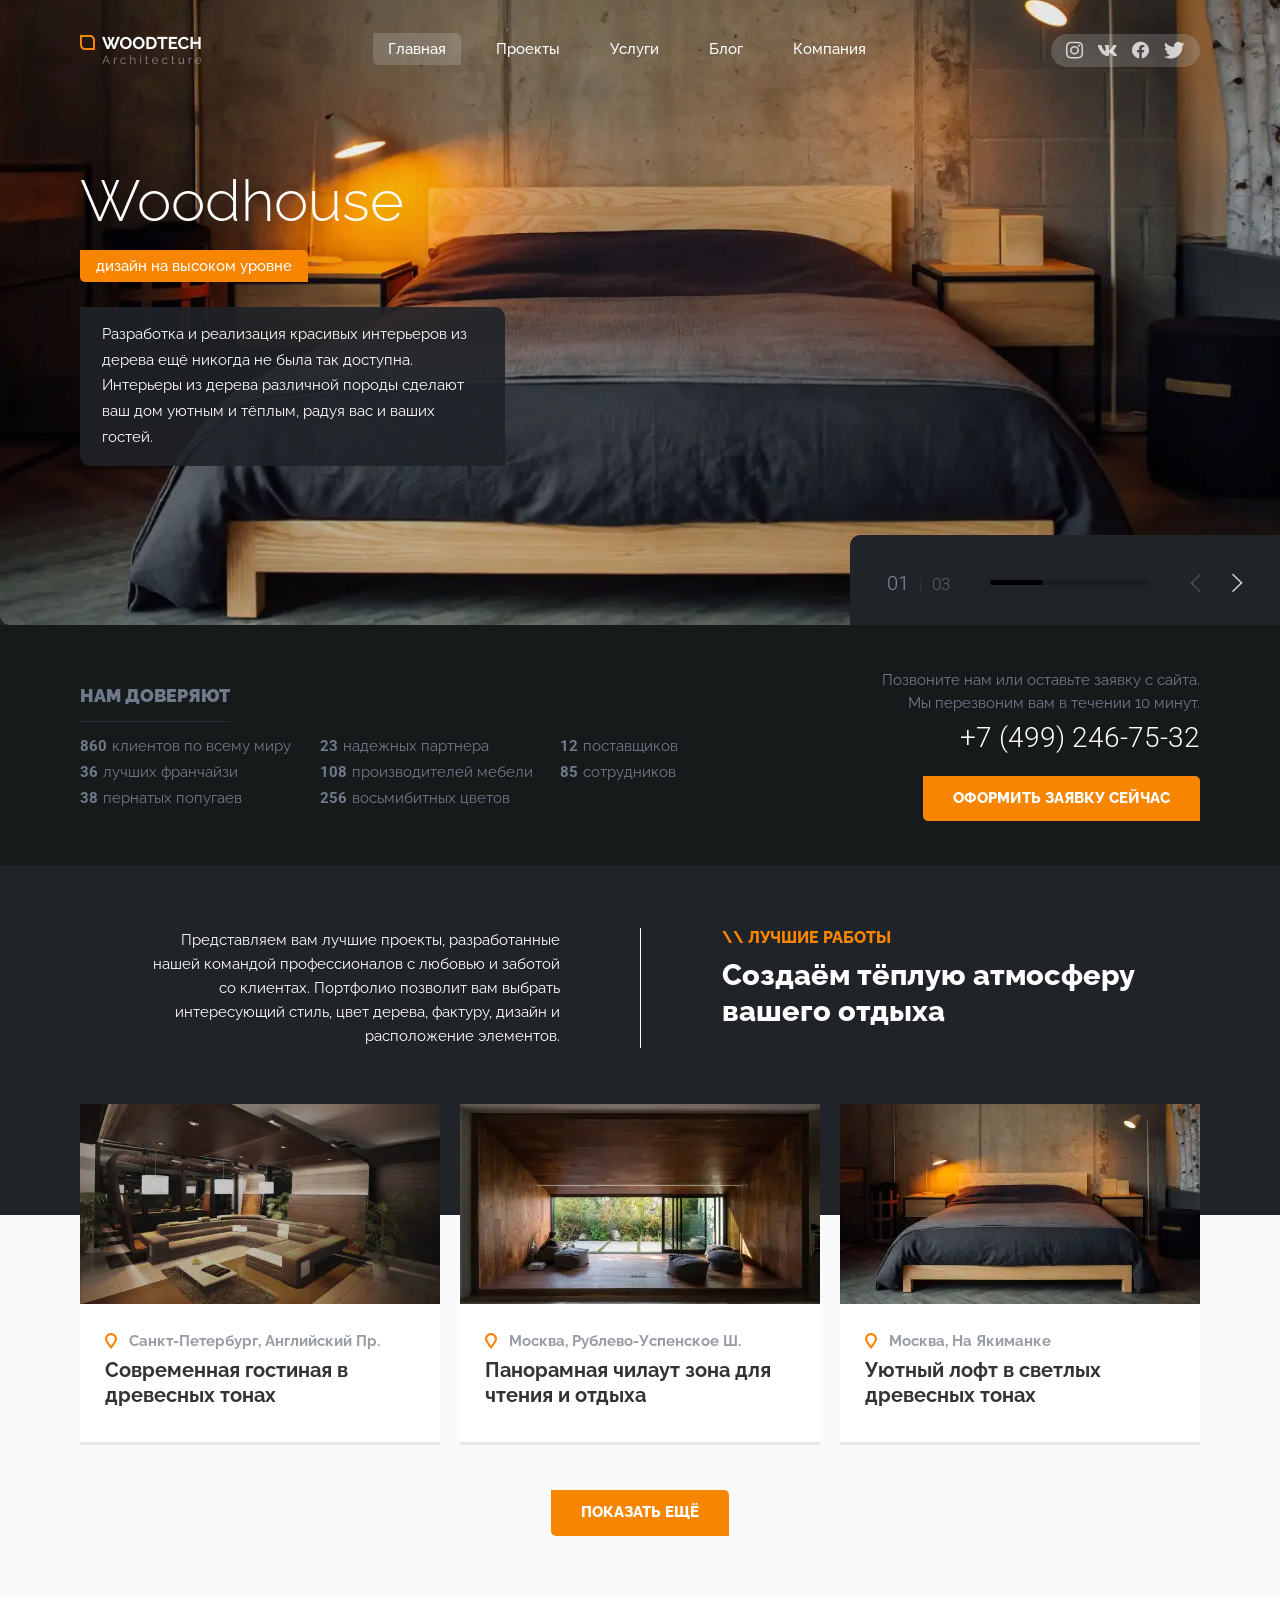
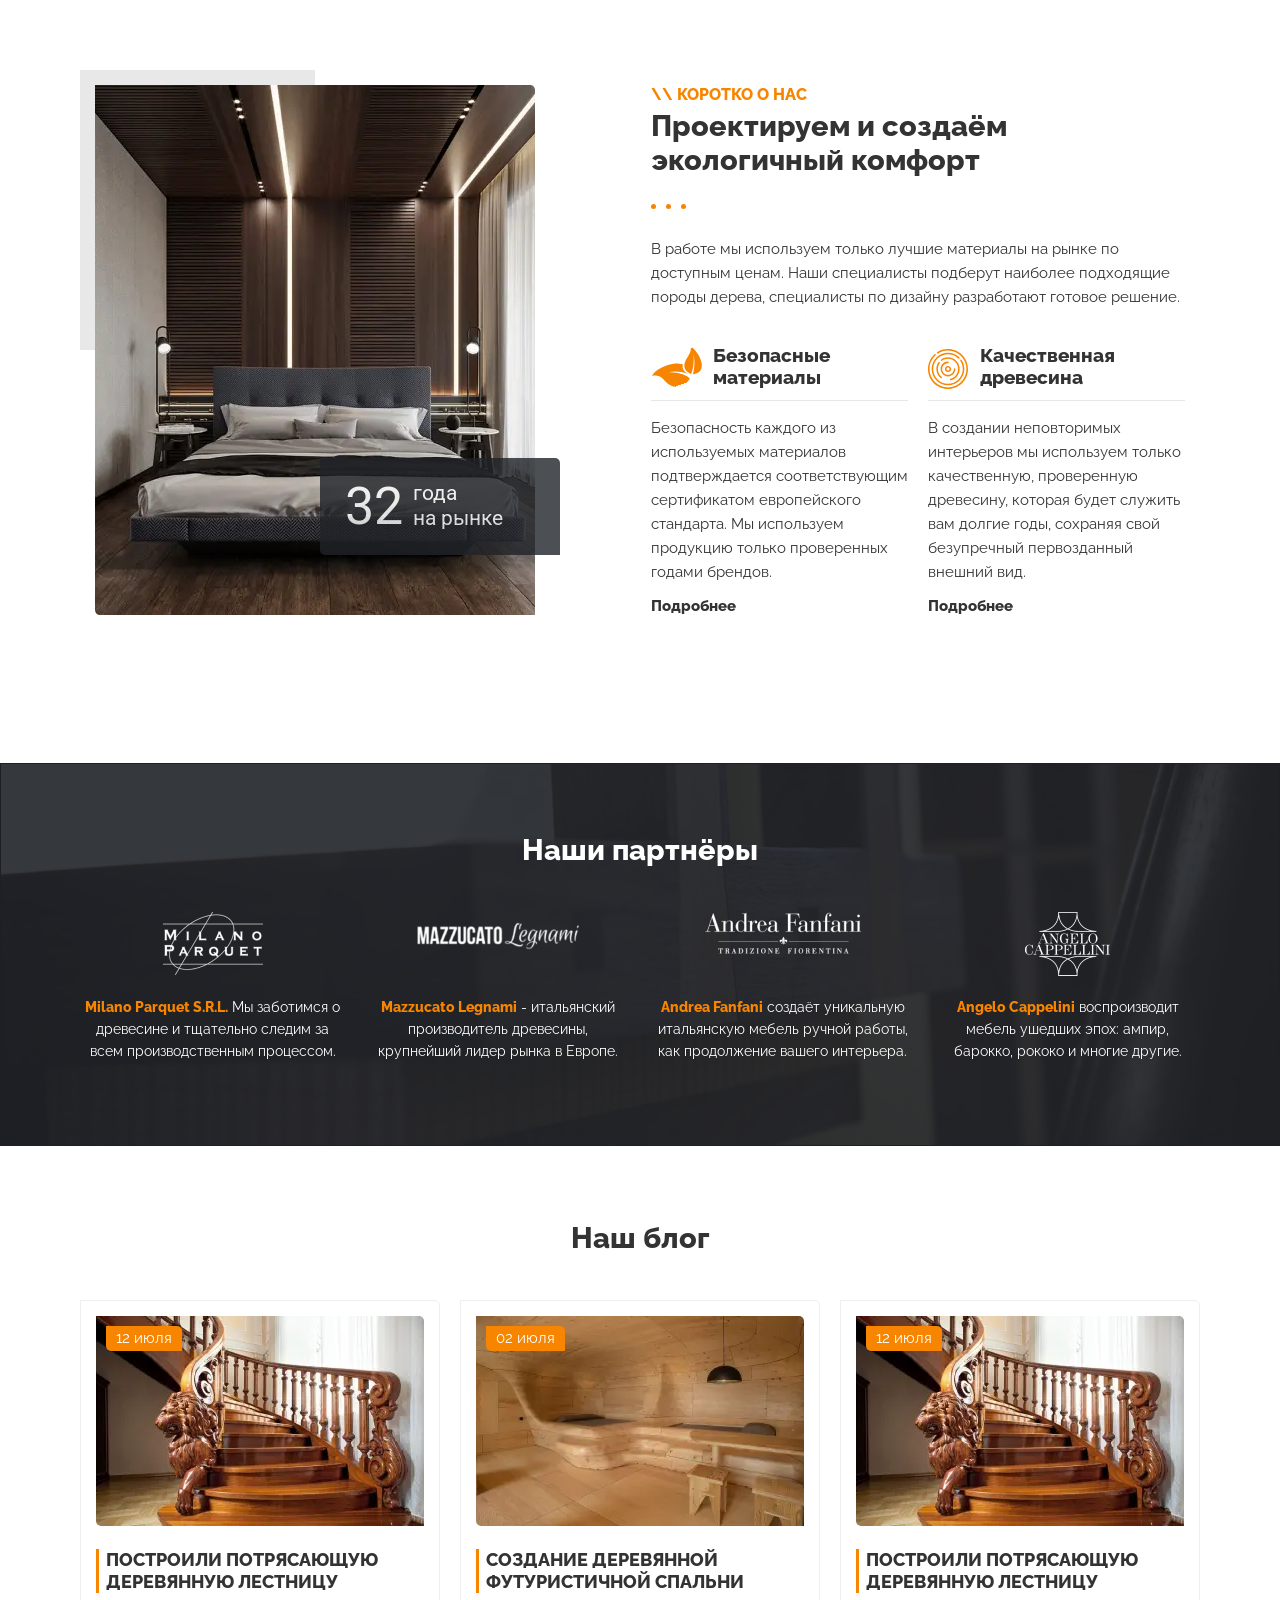
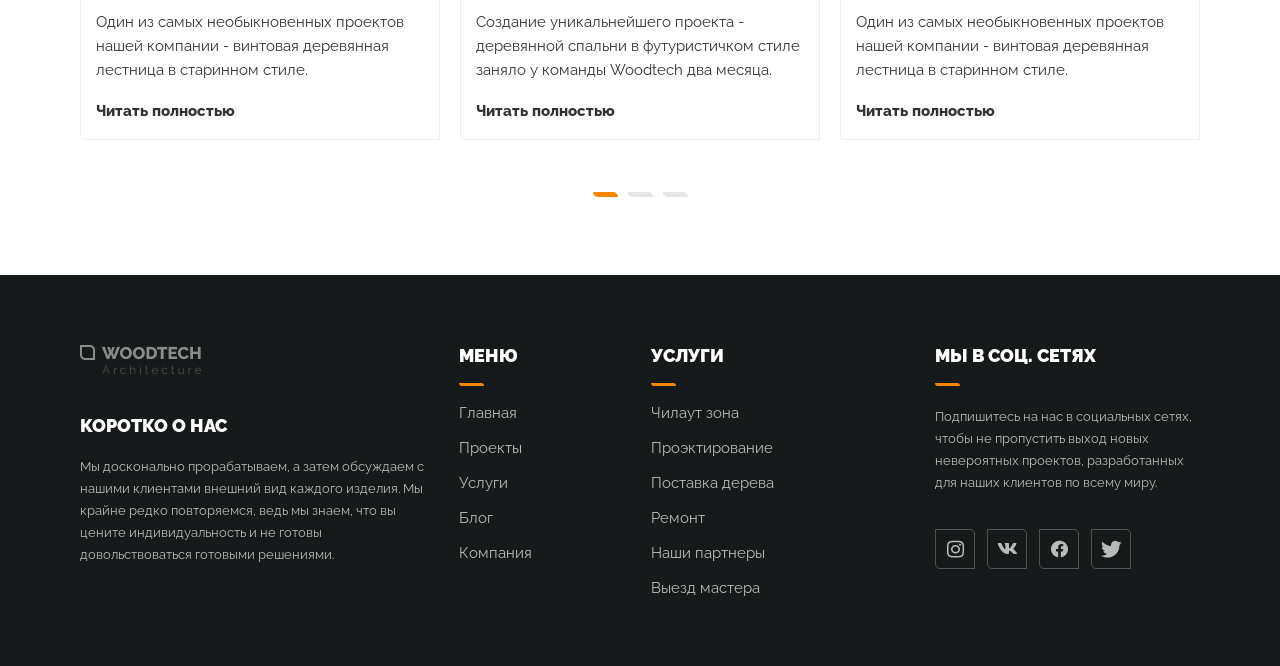
==== commit 542abc93: "fixed" ====
--- a/index.html
+++ b/index.html
@@ -6,7 +6,7 @@
 	<meta charset="UTF-8">
 	<meta name="format-detection" content="telephone=no">
 	<!-- <style>body{opacity: 0;}</style> -->
-	<link rel="stylesheet" href="css/style.min.css?_v=20220523201630">
+	<link rel="stylesheet" href="css/style.min.css?_v=20220523220400">
 	<!-- <meta name="robots" content="noindex, nofollow"> -->
 	<meta name="viewport" content="width=device-width, initial-scale=1.0">
 </head>
@@ -139,7 +139,6 @@
 							<span class="fraction-controll__current">01</span>|<span class="fraction-controll__all">0</span>
 						</div>
 
-						<!--<div class="controll-page-home__dotts"></div>-->
 						<div class="controll-page-home__scroll-bar"></div>
 
 						<div class="controll-page-home__navigation navigation-page-home">
@@ -589,81 +588,85 @@
 						</p>
 					</div>
 
-					<div class="footer__menu-block menu-block-footer">
-						<div class="menu-block-footer__item item-menu-footer">
-							<div data-spollers="992" class="item-menu-footer__spoller spoller-item-footer">
-
-								<div class="spoller-item-footer__item">
-									<button class="spoller-item-footer__title footer-title title-decor _icon-arrow-left" type="button" data-spoller>Меню</button>
-									<div class="spoller-item-footer__body">
-
-										<nav class="menu-footer">
-											<ul class="menu-footer__list">
-												<li class="menu-footer__item">
-													<a href="index.html" class="menu-footer__link">Главная</a>
-												</li>
-												<li class="menu-footer__item">
-													<a href="project.html" class="menu-footer__link">Проекты</a>
-												</li>
-												<li class="menu-footer__item">
-													<a href="services.html" class="menu-footer__link">Услуги</a>
-												</li>
-												<li class="menu-footer__item">
-													<a href="blog.html" class="menu-footer__link">Блог</a>
-												</li>
-												<li class="menu-footer__item">
-													<a href="about.html" class="menu-footer__link">Компания</a>
-												</li>
-											</ul>
-										</nav>
-
-									</div>
-								</div>
-
-								<div class="spoller-item-footer__item">
-									<button class="spoller-item-footer__title footer-title title-decor _icon-arrow-left" type="button" data-spoller>Услуги</button>
-									<div class="spoller-item-footer__body">
-
-										<nav class="menu-footer">
-											<ul class="menu-footer__list">
-												<li class="menu-footer__item">
-													<a href="readingArea.html" class="menu-footer__link">
-														Чилаут зона
-													</a>
-												</li>
-												<li class="menu-footer__item">
-													<a href="project.html" class="menu-footer__link">
-														Проэктирование
-													</a>
-												</li>
-												<li class="menu-footer__item">
-													<a href="#no-scroll" class="menu-footer__link">
-														Поставка дерева
-													</a>
-												</li>
-												<li class="menu-footer__item">
-													<a href="#no-scroll" class="menu-footer__link">
-														Ремонт
-													</a>
-												</li>
-												<li class="menu-footer__item">
-													<a href="partners.html" class="menu-footer__link">
-														Наши партнеры
-													</a>
-												</li>
-												<li class="menu-footer__item">
-													<a href="contacts.html" class="menu-footer__link">
-														Выезд мастера
-													</a>
-												</li>
-											</ul>
-										</nav>
-
-									</div>
-								</div>
-
-							</div>
-						</div>
+					<div class="footer__menu-block footer-block">
+
+						<div data-spollers="992" class="item-menu-footer__spoller spoller-item-footer">
+
+							<div class="spoller-item-footer__item">
+
+								<button class="spoller-item-footer__title footer-title title-decor _icon-arrow-left" type="button" data-spoller>Меню</button>
+
+								<div class="spoller-item-footer__body">
+
+									<nav class="menu-footer">
+										<ul class="menu-footer__list">
+											<li class="menu-footer__item">
+												<a href="index.html" class="menu-footer__link">Главная</a>
+											</li>
+											<li class="menu-footer__item">
+												<a href="project.html" class="menu-footer__link">Проекты</a>
+											</li>
+											<li class="menu-footer__item">
+												<a href="services.html" class="menu-footer__link">Услуги</a>
+											</li>
+											<li class="menu-footer__item">
+												<a href="blog.html" class="menu-footer__link">Блог</a>
+											</li>
+											<li class="menu-footer__item">
+												<a href="about.html" class="menu-footer__link">Компания</a>
+											</li>
+										</ul>
+									</nav>
+
+								</div>
+							</div>
+
+							<div class="spoller-item-footer__item">
+
+								<button class="spoller-item-footer__title footer-title title-decor _icon-arrow-left" type="button" data-spoller>Услуги</button>
+
+								<div class="spoller-item-footer__body">
+
+									<nav class="menu-footer">
+										<ul class="menu-footer__list">
+											<li class="menu-footer__item">
+												<a href="readingArea.html" class="menu-footer__link">
+													Чилаут зона
+												</a>
+											</li>
+											<li class="menu-footer__item">
+												<a href="project.html" class="menu-footer__link">
+													Проэктирование
+												</a>
+											</li>
+											<li class="menu-footer__item">
+												<a href="#no-scroll" class="menu-footer__link">
+													Поставка дерева
+												</a>
+											</li>
+											<li class="menu-footer__item">
+												<a href="#no-scroll" class="menu-footer__link">
+													Ремонт
+												</a>
+											</li>
+											<li class="menu-footer__item">
+												<a href="partners.html" class="menu-footer__link">
+													Наши партнеры
+												</a>
+											</li>
+											<li class="menu-footer__item">
+												<a href="contacts.html" class="menu-footer__link">
+													Выезд мастера
+												</a>
+											</li>
+										</ul>
+									</nav>
+
+								</div>
+							</div>
+
+						</div>
+
 					</div>
 
 					<div class="footer__social social-footer">
@@ -699,7 +702,7 @@
 		</footer>
 
 	</div>
-	<!-- 
+	<!--
 <div id="popup" aria-hidden="true" class="popup">
 	<div class="popup__wrapper">
 		<div class="popup__content">
@@ -708,10 +711,10 @@
 			</div>
 		</div>
 	</div>
-</div>
- -->
-
-	<script src="js/app.min.js?_v=20220523201630"></script>
+</div>-->
+
+
+	<script src="js/app.min.js?_v=20220523220400"></script>
 </body>
 
 </html>
--- a/css/style.min.css
+++ b/css/style.min.css
@@ -1 +1 @@
-@charset "UTF-8";@import url(https://fonts.googleapis.com/css?family=Raleway:300,regular,500,600,700,800,900&display=swap);@import url(https://fonts.googleapis.com/css?family=Roboto:300,700&display=swap);@font-face{font-family:icons;font-display:swap;src:url(../fonts/icons.woff2) format("woff2"),url(../fonts/icons.woff) format("woff");font-weight:400;font-style:normal}.breadcrumbs__list a+span::after,[class*=_icon-]:before{font-family:icons;font-style:normal;font-weight:400;font-variant:normal;text-transform:none;line-height:1;-webkit-font-smoothing:antialiased;-moz-osx-font-smoothing:grayscale}[class*=_icon-]:before{display:block}._icon-arrow-left:before{content:"\e900"}._icon-fb:before{content:"\e901";font-size:1.125rem}._icon-instagram:before{content:"\e902";font-size:1.125rem}._icon-location:before{content:"\e903"}._icon-twit:before{content:"\e904";font-size:1.125rem}._icon-vk:before{content:"\e905";font-size:.6875rem}*{padding:0;margin:0;border:0}*,:after,:before{-webkit-box-sizing:border-box;box-sizing:border-box}body,html{height:100%;min-width:320px}body{color:#333;line-height:1;font-family:Raleway;font-size:.9375rem;-ms-text-size-adjust:100%;-moz-text-size-adjust:100%;-webkit-text-size-adjust:100%;-webkit-font-smoothing:antialiased;-moz-osx-font-smoothing:grayscale}button,input,textarea{font-family:Raleway;font-size:inherit}button{cursor:pointer;color:inherit;background-color:inherit}a{color:inherit}a:link,a:visited{text-decoration:none}a:hover{text-decoration:none}ul li{list-style:none}img{vertical-align:top}h1,h2,h3,h4,h5,h6{font-weight:inherit;font-size:inherit}body{font-weight:400}.lock body{overflow:hidden;-ms-touch-action:none;touch-action:none}.wrapper{min-height:100%;display:-webkit-box;display:-ms-flexbox;display:flex;-webkit-box-orient:vertical;-webkit-box-direction:normal;-ms-flex-direction:column;flex-direction:column;overflow:hidden}.wrapper>main{-webkit-box-flex:1;-ms-flex:1 1 auto;flex:1 1 auto}.wrapper>*{min-width:0}[class*=__container]{max-width:70rem;-webkit-box-sizing:content-box;box-sizing:content-box;margin:0 auto;padding:0 .9375rem}.noUi-target,.noUi-target *{-webkit-touch-callout:none;-webkit-tap-highlight-color:transparent;-webkit-user-select:none;-ms-touch-action:none;touch-action:none;-ms-user-select:none;-moz-user-select:none;user-select:none;-webkit-box-sizing:border-box;box-sizing:border-box}.noUi-target{position:relative}.noUi-base,.noUi-connects{width:100%;height:100%;position:relative;z-index:1}.noUi-connects{overflow:hidden;z-index:0}.noUi-connect,.noUi-origin{will-change:transform;position:absolute;z-index:1;top:0;right:0;height:100%;width:100%;-ms-transform-origin:0 0;-webkit-transform-origin:0 0;-webkit-transform-style:preserve-3d;transform-origin:0 0;-webkit-transform-style:flat;transform-style:flat}.noUi-txt-dir-rtl.noUi-horizontal .noUi-origin{left:0;right:auto}.noUi-vertical .noUi-origin{top:-100%;width:0}.noUi-horizontal .noUi-origin{height:0}.noUi-handle{-webkit-backface-visibility:hidden;backface-visibility:hidden;position:absolute}.noUi-touch-area{height:100%;width:100%}.noUi-state-tap .noUi-connect,.noUi-state-tap .noUi-origin{-webkit-transition:-webkit-transform .3s;transition:-webkit-transform .3s;-o-transition:transform .3s;transition:transform .3s;transition:transform .3s,-webkit-transform .3s}.noUi-state-drag *{cursor:inherit!important}.noUi-horizontal{height:18px}.noUi-horizontal .noUi-handle{width:34px;height:28px;right:-17px;top:-6px}.noUi-vertical{width:18px}.noUi-vertical .noUi-handle{width:28px;height:34px;right:-6px;bottom:-17px}.noUi-txt-dir-rtl.noUi-horizontal .noUi-handle{left:-17px;right:auto}.noUi-target{background:#fafafa;border-radius:4px;border:1px solid #d3d3d3;-webkit-box-shadow:inset 0 1px 1px #f0f0f0,0 3px 6px -5px #bbb;box-shadow:inset 0 1px 1px #f0f0f0,0 3px 6px -5px #bbb}.noUi-connects{border-radius:3px}.noUi-connect{background:#3fb8af}.noUi-draggable{cursor:ew-resize}.noUi-vertical .noUi-draggable{cursor:ns-resize}.noUi-handle{border:1px solid #d9d9d9;border-radius:3px;background:#fff;cursor:default;-webkit-box-shadow:inset 0 0 1px #fff,inset 0 1px 7px #ebebeb,0 3px 6px -3px #bbb;box-shadow:inset 0 0 1px #fff,inset 0 1px 7px #ebebeb,0 3px 6px -3px #bbb}.noUi-active{-webkit-box-shadow:inset 0 0 1px #fff,inset 0 1px 7px #ddd,0 3px 6px -3px #bbb;box-shadow:inset 0 0 1px #fff,inset 0 1px 7px #ddd,0 3px 6px -3px #bbb}.noUi-handle:after,.noUi-handle:before{content:"";display:block;position:absolute;height:14px;width:1px;background:#e8e7e6;left:14px;top:6px}.noUi-handle:after{left:17px}.noUi-vertical .noUi-handle:after,.noUi-vertical .noUi-handle:before{width:14px;height:1px;left:6px;top:14px}.noUi-vertical .noUi-handle:after{top:17px}[disabled] .noUi-connect{background:#b8b8b8}[disabled] .noUi-handle,[disabled].noUi-handle,[disabled].noUi-target{cursor:not-allowed}.noUi-pips,.noUi-pips *{-webkit-box-sizing:border-box;box-sizing:border-box}.noUi-pips{position:absolute;color:#999}.noUi-value{position:absolute;white-space:nowrap;text-align:center}.noUi-value-sub{color:#ccc;font-size:10px}.noUi-marker{position:absolute;background:#ccc}.noUi-marker-sub{background:#aaa}.noUi-marker-large{background:#aaa}.noUi-pips-horizontal{padding:10px 0;height:80px;top:100%;left:0;width:100%}.noUi-value-horizontal{-webkit-transform:translate(-50%,50%);-ms-transform:translate(-50%,50%);transform:translate(-50%,50%)}.noUi-rtl .noUi-value-horizontal{-webkit-transform:translate(50%,50%);-ms-transform:translate(50%,50%);transform:translate(50%,50%)}.noUi-marker-horizontal.noUi-marker{margin-left:-1px;width:2px;height:5px}.noUi-marker-horizontal.noUi-marker-sub{height:10px}.noUi-marker-horizontal.noUi-marker-large{height:15px}.noUi-pips-vertical{padding:0 10px;height:100%;top:0;left:100%}.noUi-value-vertical{-webkit-transform:translate(0,-50%);-ms-transform:translate(0,-50%);transform:translate(0,-50%);padding-left:25px}.noUi-rtl .noUi-value-vertical{-webkit-transform:translate(0,50%);-ms-transform:translate(0,50%);transform:translate(0,50%)}.noUi-marker-vertical.noUi-marker{width:5px;height:2px;margin-top:-1px}.noUi-marker-vertical.noUi-marker-sub{width:10px}.noUi-marker-vertical.noUi-marker-large{width:15px}.noUi-tooltip{display:block;position:absolute;border:1px solid #d9d9d9;border-radius:3px;background:#fff;color:#000;padding:5px;text-align:center;white-space:nowrap}.noUi-horizontal .noUi-tooltip{-webkit-transform:translate(-50%,0);-ms-transform:translate(-50%,0);transform:translate(-50%,0);left:50%;bottom:120%}.noUi-vertical .noUi-tooltip{-webkit-transform:translate(0,-50%);-ms-transform:translate(0,-50%);transform:translate(0,-50%);top:50%;right:120%}.noUi-horizontal .noUi-origin>.noUi-tooltip{-webkit-transform:translate(50%,0);-ms-transform:translate(50%,0);transform:translate(50%,0);left:auto;bottom:10px}.noUi-vertical .noUi-origin>.noUi-tooltip{-webkit-transform:translate(0,-18px);-ms-transform:translate(0,-18px);transform:translate(0,-18px);top:auto;right:28px}[data-showmore-button] span:last-child{display:none}._showmore-active [data-showmore-button] span{display:none}._showmore-active [data-showmore-button] span:last-child{display:block}[class*=-ibg]{position:relative}[class*=-ibg] img{position:absolute;width:100%;height:100%;top:0;left:0;-o-object-fit:cover;object-fit:cover}[class*=-ibg_contain] img{-o-object-fit:contain;object-fit:contain}._watcher-view.content-readArea__title{-webkit-transition:all 1s ease 0s;-o-transition:all 1s ease 0s;transition:all 1s ease 0s;-webkit-transform:translate(0,0);-ms-transform:translate(0,0);transform:translate(0,0);opacity:1}.body-content__text,.info-executor,.summary-executor{-webkit-transition:all 1s ease 0s;-o-transition:all 1s ease 0s;transition:all 1s ease 0s;-webkit-transform:translate(0,100px);-ms-transform:translate(0,100px);transform:translate(0,100px);opacity:0}._watcher-view.body-content__text,._watcher-view.info-executor,._watcher-view.summary-executor{-webkit-transition:all 1s ease 0s;-o-transition:all 1s ease 0s;transition:all 1s ease 0s;-webkit-transform:translate(0,0);-ms-transform:translate(0,0);transform:translate(0,0);opacity:1}.dots{display:-webkit-box;display:-ms-flexbox;display:flex}.dots span{width:.3125rem;height:.3125rem;border-radius:50%;background-color:#f88500}.dots span:not(:last-child){margin:0 .625rem 0 0}.date-blog{display:inline-block;position:absolute;top:10px;left:10px;padding:.3125rem .625rem;border-radius:0 .3125rem 0 .3125rem;background-color:#f88500;color:#fff}.footer-title{font-size:1.125rem;line-height:1.1666666667;font-weight:900;text-transform:uppercase;color:#fff;margin-bottom:1.1111111111em}.title-decor{position:relative;padding-bottom:2em}.title-decor::after{content:"";position:absolute;left:0;bottom:0;width:1.5625rem;height:.1875rem;background-color:#f88500;border-radius:0 .3125rem}.scroll-up{position:fixed;z-index:4;background-color:#f88500;right:1.25rem;bottom:5%;border-radius:0 .3125rem;display:-webkit-box;display:-ms-flexbox;display:flex;-webkit-box-pack:center;-ms-flex-pack:center;justify-content:center;-webkit-box-align:center;-ms-flex-align:center;align-items:center;-webkit-transition:all .8s ease 0s;-o-transition:all .8s ease 0s;transition:all .8s ease 0s;opacity:0;-webkit-transform:translate(0,120%);-ms-transform:translate(0,120%);transform:translate(0,120%)}.scroll-up--active{-webkit-transform:translate(0,0);-ms-transform:translate(0,0);transform:translate(0,0);opacity:1}.scroll-up:hover._icon-arrow-left::before{-webkit-animation:arrowUp 1.5s infinite linear;animation:arrowUp 1.5s infinite linear}@-webkit-keyframes arrowUp{0%{-webkit-transform:rotate(90deg) translate(0,0);transform:rotate(90deg) translate(0,0)}50%{-webkit-transform:rotate(90deg) translate(-5px,0);transform:rotate(90deg) translate(-5px,0)}100%{-webkit-transform:rotate(90deg) translate(0,0);transform:rotate(90deg) translate(0,0)}}@keyframes arrowUp{0%{-webkit-transform:rotate(90deg) translate(0,0);transform:rotate(90deg) translate(0,0)}50%{-webkit-transform:rotate(90deg) translate(-5px,0);transform:rotate(90deg) translate(-5px,0)}100%{-webkit-transform:rotate(90deg) translate(0,0);transform:rotate(90deg) translate(0,0)}}.scroll-up._icon-arrow-left::before{-webkit-transform:rotate(90deg);-ms-transform:rotate(90deg);transform:rotate(90deg)}.breadcrumbs{line-height:2;color:#ccc;white-space:nowrap;overflow:auto}.breadcrumbs__list{display:-webkit-box;display:-ms-flexbox;display:flex}.breadcrumbs__list a+span::after{content:"\e900";display:inline-block;font-size:.5rem;-webkit-transform:rotate(-180deg);-ms-transform:rotate(-180deg);transform:rotate(-180deg);margin:0 1.25em}.breadcrumbs__list span{display:-webkit-box;display:-ms-flexbox;display:flex;-webkit-box-align:center;-ms-flex-align:center;align-items:center}.breadcrumbs__item{display:-webkit-box;display:-ms-flexbox;display:flex}.breadcrumbs__link{font-weight:600}.breadcrumbs__current{font-weight:700;color:#888}.breadcrumbs .breadcrumbs__link{text-decoration:underline}.title{font-size:1.5rem;line-height:1.1666666667;font-weight:900;text-transform:uppercase}.slide-blog{display:-webkit-box;display:-ms-flexbox;display:flex;-webkit-box-orient:vertical;-webkit-box-direction:normal;-ms-flex-direction:column;flex-direction:column;min-height:27.5rem;padding:.9375rem;border:1px solid #eee;border-radius:0 .3125rem}.slide-blog__img-box-ibg{display:block;margin-bottom:1.5333333333em;padding-bottom:64%}.slide-blog__img{border-radius:0 .3125rem}.content-slide-blog{display:-webkit-box;display:-ms-flexbox;display:flex;-webkit-box-orient:vertical;-webkit-box-direction:normal;-ms-flex-direction:column;flex-direction:column;height:100%}.content-slide-blog__title{font-size:1.125rem;line-height:1.2222222222;font-weight:800;text-transform:uppercase;margin-bottom:.9444444444em;-webkit-transition:color .3s ease 0s;-o-transition:color .3s ease 0s;transition:color .3s ease 0s;position:relative;padding-left:.625rem}.content-slide-blog__title::before{content:"";left:0;position:absolute;width:.1875rem;height:100%;background-color:#f88500}.content-slide-blog__text{line-height:1.6;margin-bottom:.3333333333em;-webkit-box-flex:1;-ms-flex:1 1 auto;flex:1 1 auto}.content-slide-blog__link{display:inline-block;font-weight:800;line-height:1.7333333333;text-decoration:underline;-webkit-transition:color .3s ease 0s;-o-transition:color .3s ease 0s;transition:color .3s ease 0s}.pagination{display:-webkit-box;display:-ms-flexbox;display:flex;-webkit-box-pack:center;-ms-flex-pack:center;justify-content:center;-webkit-box-align:center;-ms-flex-align:center;align-items:center}.pagination__next,.pagination__prev{color:#c4c4c4;line-height:1.2;font-weight:600;-webkit-transition:color .3s ease 0s;-o-transition:color .3s ease 0s;transition:color .3s ease 0s}.pagination__next:hover,.pagination__prev:hover{color:#f88500}.pagination__list{display:-webkit-box;display:-ms-flexbox;display:flex;margin:0 1.5625rem}.pagination__item:not(:last-child){margin:0 .625rem 0 0}.pagination__link{display:-webkit-box;display:-ms-flexbox;display:flex;-webkit-box-pack:center;-ms-flex-pack:center;justify-content:center;-webkit-box-align:center;-ms-flex-align:center;align-items:center;font-family:Roboto;width:2.25rem;height:2.25rem;font-weight:500;color:#666;border-radius:0 .3125rem}.pagination__link--active{background-color:#f88500;color:#fff}.sidebar{display:-webkit-box;display:-ms-flexbox;display:flex;-webkit-box-orient:vertical;-webkit-box-direction:normal;-ms-flex-direction:column;flex-direction:column;-webkit-box-flex:0;-ms-flex:0 0 16.5625rem;flex:0 0 16.5625rem;background-color:#fafafa;border-radius:0 .3125rem;height:13.2489040429%;padding:2.5rem 0}.sidebar__title{font-size:1rem;line-height:1.125;font-weight:800;color:#333;text-transform:uppercase;padding:0 1.875rem;margin-bottom:1.5625em}.sidebar__item{padding:.625rem 1.875rem;color:#666}.sidebar__item--active{color:#fff;background-color:#f88500}.sidebar__link{display:block;line-height:1.0666666667;font-weight:500}.header{z-index:5}.header__body{display:-webkit-box;display:-ms-flexbox;display:flex;-webkit-box-pack:justify;-ms-flex-pack:justify;justify-content:space-between;padding:.625rem .9375rem;margin:0 -.9375rem;-webkit-box-align:center;-ms-flex-align:center;align-items:center;min-height:6.25rem}.no-webp .header__logo{background:url(../img/logo.png) no-repeat center}.header__logo{width:122px;height:30px}.menu__body{-webkit-box-flex:1;-ms-flex:1 1 auto;flex:1 1 auto}.menu__list{display:-webkit-box;display:-ms-flexbox;display:flex;-webkit-box-pack:center;-ms-flex-pack:center;justify-content:center;-ms-flex-wrap:wrap;flex-wrap:wrap;gap:20px;color:#fff}.menu__link{padding:.4375rem .9375rem;font-weight:500;line-height:1.1742857143;-webkit-transition:background-color .3s ease 0s;-o-transition:background-color .3s ease 0s;transition:background-color .3s ease 0s;border-radius:0 .3125rem 0 .3125rem}.menu__link:not(:last-child){margin:0 .8em 0 0}.menu__link--active{background-color:rgba(196,196,196,.25)}.social-menu{display:-webkit-box;display:-ms-flexbox;display:flex;-webkit-box-flex:0;-ms-flex:0 1 134px;flex:0 1 134px;min-height:2.0625rem;padding:.46875rem .9375rem;color:rgba(255,255,255,.75);background-color:rgba(196,196,196,.25);border-radius:4.375rem;-webkit-box-align:center;-ms-flex-align:center;align-items:center}.social-menu .social-menu__item:not(:last-child){margin:0 .9375rem 0 0}.burger-menu{display:none}.header--white{background-color:#fff;-webkit-box-shadow:0 10px 40px rgba(0,0,0,.05);box-shadow:0 10px 40px rgba(0,0,0,.05);position:fixed;top:0;left:0;width:100%;z-index:50}.no-webp .header--white .header__logo{background:url(../img/logo-black.png) no-repeat center}.header--white .menu__link--active{background-color:#f88500;color:#fff}.header--white .social-menu{color:rgba(111,122,139,.75);background-color:unset}.header--white .burger-menu span,.header--white .burger-menu::after,.header--white .burger-menu::before{content:"";background-color:#111}.menu-open .header--white .burger-menu span,.menu-open .header--white .burger-menu::after,.menu-open .header--white .burger-menu::before{content:"";background-color:#fff}.footer{background-color:#171a1a;color:rgba(255,255,255,.7)}.footer__body{display:-webkit-box;display:-ms-flexbox;display:flex}.content-footer{-webkit-box-flex:0;-ms-flex:0 1 21.5rem;flex:0 1 21.5rem}.content-footer__logo{display:inline-block}.content-footer__text{font-size:.8125rem;line-height:1.6923076923}.menu-block-footer{-webkit-box-flex:1;-ms-flex:1 1 auto;flex:1 1 auto}.spoller-item-footer{display:-webkit-box;display:-ms-flexbox;display:flex;gap:1.375rem}.spoller-item-footer__item{-webkit-box-flex:0;-ms-flex:0 1 10.625rem;flex:0 1 10.625rem}.spoller-item-footer__title{cursor:initial;display:-webkit-inline-box;display:-ms-inline-flexbox;display:inline-flex;font-size:1.125rem;line-height:1.1666666667;font-weight:900;text-transform:uppercase;color:#fff}.spoller-item-footer__title._icon-arrow-left::before{display:none;-webkit-transform:rotate(270deg);-ms-transform:rotate(270deg);transform:rotate(270deg);-webkit-transition:-webkit-transform .3s ease 0s;transition:-webkit-transform .3s ease 0s;-o-transition:transform .3s ease 0s;transition:transform .3s ease 0s;transition:transform .3s ease 0s,-webkit-transform .3s ease 0s}.spoller-item-footer__title._spoller-active._icon-arrow-left::before{-webkit-transition:-webkit-transform .3s ease 0s;transition:-webkit-transform .3s ease 0s;-o-transition:transform .3s ease 0s;transition:transform .3s ease 0s;transition:transform .3s ease 0s,-webkit-transform .3s ease 0s;-webkit-transform:rotate(90deg);-ms-transform:rotate(90deg);transform:rotate(90deg)}.menu-footer__item:not(:last-child){margin:0 0 1.3333333333em 0}.menu-footer__link{-webkit-transition:all .3s ease 0s;-o-transition:all .3s ease 0s;transition:all .3s ease 0s}.social-footer{-webkit-box-flex:0;-ms-flex:0 1 16.5625rem;flex:0 1 16.5625rem}.social-footer__text{font-size:.8125rem;line-height:1.6923076923;margin-bottom:2.6923076923em}.social-footer__list{display:-webkit-box;display:-ms-flexbox;display:flex}.social-footer__item{display:-webkit-box;display:-ms-flexbox;display:flex;-webkit-box-align:center;-ms-flex-align:center;align-items:center;-webkit-box-pack:center;-ms-flex-pack:center;justify-content:center;width:40px;height:40px;padding:12px;border:1px solid rgba(255,255,255,.25);border-radius:0 .3125rem;-webkit-transition:all .3s ease 0s;-o-transition:all .3s ease 0s;transition:all .3s ease 0s;cursor:pointer}.social-footer__item:not(:last-child){margin:0 12px 0 0}.button{display:inline-block;padding:.75rem 1.875rem;background-color:#f88500;color:#fff;text-transform:uppercase;font-weight:800;line-height:1.4285714286;border-radius:0 .3125rem 0 .3125rem;-webkit-transition:background-color .3s ease 0s;-o-transition:background-color .3s ease 0s;transition:background-color .3s ease 0s}.button._fw{width:100%}.dots{display:-webkit-box;display:-ms-flexbox;display:flex}.dots span{width:.3125rem;height:.3125rem;border-radius:50%;background-color:#f88500}.dots span:not(:last-child){margin:0 .625rem 0 0}.date-blog{display:inline-block;position:absolute;top:10px;left:10px;padding:.3125rem .625rem;border-radius:0 .3125rem 0 .3125rem;background-color:#f88500;color:#fff}.footer-title{font-size:1.125rem;line-height:1.1666666667;font-weight:900;text-transform:uppercase;color:#fff;margin-bottom:1.1111111111em}.title-decor{position:relative;padding-bottom:2em}.title-decor::after{content:"";position:absolute;left:0;bottom:0;width:1.5625rem;height:.1875rem;background-color:#f88500;border-radius:0 .3125rem}.scroll-up{position:fixed;z-index:4;background-color:#f88500;right:1.25rem;bottom:5%;border-radius:0 .3125rem;display:-webkit-box;display:-ms-flexbox;display:flex;-webkit-box-pack:center;-ms-flex-pack:center;justify-content:center;-webkit-box-align:center;-ms-flex-align:center;align-items:center;-webkit-transition:all .8s ease 0s;-o-transition:all .8s ease 0s;transition:all .8s ease 0s;opacity:0;-webkit-transform:translate(0,120%);-ms-transform:translate(0,120%);transform:translate(0,120%)}.scroll-up--active{-webkit-transform:translate(0,0);-ms-transform:translate(0,0);transform:translate(0,0);opacity:1}.scroll-up:hover._icon-arrow-left::before{-webkit-animation:arrowUp 1.5s infinite linear;animation:arrowUp 1.5s infinite linear}@keyframes arrowUp{0%{-webkit-transform:rotate(90deg) translate(0,0);transform:rotate(90deg) translate(0,0)}50%{-webkit-transform:rotate(90deg) translate(-5px,0);transform:rotate(90deg) translate(-5px,0)}100%{-webkit-transform:rotate(90deg) translate(0,0);transform:rotate(90deg) translate(0,0)}}.scroll-up._icon-arrow-left::before{-webkit-transform:rotate(90deg);-ms-transform:rotate(90deg);transform:rotate(90deg)}.breadcrumbs{line-height:2;color:#ccc;white-space:nowrap;overflow:auto}.breadcrumbs__list{display:-webkit-box;display:-ms-flexbox;display:flex}.breadcrumbs__list a+span::after{content:"\e900";display:inline-block;font-size:.5rem;-webkit-transform:rotate(-180deg);-ms-transform:rotate(-180deg);transform:rotate(-180deg);margin:0 1.25em}.breadcrumbs__list span{display:-webkit-box;display:-ms-flexbox;display:flex;-webkit-box-align:center;-ms-flex-align:center;align-items:center}.breadcrumbs__item{display:-webkit-box;display:-ms-flexbox;display:flex}.breadcrumbs__link{font-weight:600}.breadcrumbs__current{font-weight:700;color:#888}.breadcrumbs .breadcrumbs__link{text-decoration:underline}.title{font-size:1.5rem;line-height:1.1666666667;font-weight:900;text-transform:uppercase}.slide-blog{display:-webkit-box;display:-ms-flexbox;display:flex;-webkit-box-orient:vertical;-webkit-box-direction:normal;-ms-flex-direction:column;flex-direction:column;min-height:27.5rem;padding:.9375rem;border:1px solid #eee;border-radius:0 .3125rem}.slide-blog__img-box-ibg{display:block;margin-bottom:1.5333333333em;padding-bottom:64%}.slide-blog__img{border-radius:0 .3125rem}.content-slide-blog{display:-webkit-box;display:-ms-flexbox;display:flex;-webkit-box-orient:vertical;-webkit-box-direction:normal;-ms-flex-direction:column;flex-direction:column;height:100%}.content-slide-blog__title{font-size:1.125rem;line-height:1.2222222222;font-weight:800;text-transform:uppercase;margin-bottom:.9444444444em;-webkit-transition:color .3s ease 0s;-o-transition:color .3s ease 0s;transition:color .3s ease 0s;position:relative;padding-left:.625rem}.content-slide-blog__title::before{content:"";left:0;position:absolute;width:.1875rem;height:100%;background-color:#f88500}.content-slide-blog__text{line-height:1.6;margin-bottom:.3333333333em;-webkit-box-flex:1;-ms-flex:1 1 auto;flex:1 1 auto}.content-slide-blog__link{display:inline-block;font-weight:800;line-height:1.7333333333;text-decoration:underline;-webkit-transition:color .3s ease 0s;-o-transition:color .3s ease 0s;transition:color .3s ease 0s}.pagination{display:-webkit-box;display:-ms-flexbox;display:flex;-webkit-box-pack:center;-ms-flex-pack:center;justify-content:center;-webkit-box-align:center;-ms-flex-align:center;align-items:center}.pagination__next,.pagination__prev{color:#c4c4c4;line-height:1.2;font-weight:600;-webkit-transition:color .3s ease 0s;-o-transition:color .3s ease 0s;transition:color .3s ease 0s}.pagination__next:hover,.pagination__prev:hover{color:#f88500}.pagination__list{display:-webkit-box;display:-ms-flexbox;display:flex;margin:0 1.5625rem}.pagination__item:not(:last-child){margin:0 .625rem 0 0}.pagination__link{display:-webkit-box;display:-ms-flexbox;display:flex;-webkit-box-pack:center;-ms-flex-pack:center;justify-content:center;-webkit-box-align:center;-ms-flex-align:center;align-items:center;font-family:Roboto;width:2.25rem;height:2.25rem;font-weight:500;color:#666;border-radius:0 .3125rem}.pagination__link--active{background-color:#f88500;color:#fff}.sidebar{display:-webkit-box;display:-ms-flexbox;display:flex;-webkit-box-orient:vertical;-webkit-box-direction:normal;-ms-flex-direction:column;flex-direction:column;-webkit-box-flex:0;-ms-flex:0 0 16.5625rem;flex:0 0 16.5625rem;background-color:#fafafa;border-radius:0 .3125rem;height:13.2489040429%;padding:2.5rem 0}.sidebar__title{font-size:1rem;line-height:1.125;font-weight:800;color:#333;text-transform:uppercase;padding:0 1.875rem;margin-bottom:1.5625em}.sidebar__item{padding:.625rem 1.875rem;color:#666}.sidebar__item--active{color:#fff;background-color:#f88500}.sidebar__link{display:block;line-height:1.0666666667;font-weight:500}.page-home{min-height:100%;margin:-125px 0 0 0}.page-home__slider{position:relative}.slide-page-home{padding:.625rem;background-color:#202328;max-height:40.625rem;position:relative}.slide-page-home__bg{width:100%;max-height:630px;background-size:cover;border-radius:20px}.slide-page-home__content{position:absolute;top:192px;color:#fff;max-width:26.5625rem}.slide-page-home__title{line-height:1.1724137931;font-weight:300;margin-bottom:.2586206897em}.slide-page-home__sub-title{display:inline-block;padding:.4375rem 1rem;font-size:.9375rem;font-weight:500;line-height:1.2;background-color:#f88500;border-radius:0 .3125rem 0 .3125rem;margin-bottom:1.6666666667em}.slide-page-home__text{background:rgba(32,35,40,.9);line-height:1.7142857143;padding:.9375rem 1.375rem;border-radius:0 .625rem 0 .625rem}.controll-page-home{position:absolute;right:0;bottom:.625rem;z-index:3;padding:.9375rem 2.3125rem .625rem;background-color:#202328;border-radius:.625rem 0 0 0;display:-webkit-box;display:-ms-flexbox;display:flex;-webkit-box-align:center;-ms-flex-align:center;align-items:center;-webkit-column-gap:2.5rem;-moz-column-gap:2.5rem;column-gap:2.5rem}.controll-page-home__scroll-bar{height:5px;background-color:rgba(0,0,0,.2);border-radius:5px;cursor:pointer}.controll-page-home__scroll-bar .swiper-scrollbar-drag{height:100%;background-color:#000;border-radius:5px}.controll-page-home__navigation{display:-webkit-box;display:-ms-flexbox;display:flex;-webkit-box-pack:justify;-ms-flex-pack:justify;justify-content:space-between;-webkit-box-align:center;-ms-flex-align:center;align-items:center;-webkit-box-flex:0;-ms-flex:0 1 3.75rem;flex:0 1 3.75rem}.fraction-controll{font-family:Roboto;display:-webkit-box;display:-ms-flexbox;display:flex;-webkit-box-align:end;-ms-flex-align:end;align-items:flex-end;font-size:.9375rem;line-height:1.2;font-weight:300;color:#353941}.fraction-controll__current{font-size:1.25rem;color:#818b9d;padding-right:.625rem}.fraction-controll__all{font-size:1.0625rem;color:#59606c;padding-left:.625rem}.navigation-page-home ._icon-arrow-left::before{font-size:1.25rem}.navigation-page-home__next,.navigation-page-home__prev{color:#ccc;cursor:pointer}.navigation-page-home__prev{-webkit-transform:rotate(180deg);-ms-transform:rotate(180deg);transform:rotate(180deg)}.navigation-page-home .swiper-button-disabled{color:#4d4b4b}.trust{background-color:#171a1a;color:#6f7a8b}.trust__body{display:-webkit-box;display:-ms-flexbox;display:flex;-webkit-box-pack:justify;-ms-flex-pack:justify;justify-content:space-between;-webkit-box-align:center;-ms-flex-align:center;align-items:center}.trust__difference{-webkit-box-flex:0;-ms-flex:0 1 43.75rem;flex:0 1 43.75rem}.trust__address{-webkit-box-flex:0;-ms-flex:0 0 22.5rem;flex:0 0 22.5rem}.difference-trust__title{display:inline-block;font-size:1.125rem;line-height:1.1666666667;text-transform:uppercase;font-weight:900;padding-bottom:.8333333333em;border-bottom:1px solid #2d3038;margin-bottom:.8888888889em}.difference-trust__columns{display:-webkit-box;display:-ms-flexbox;display:flex;-webkit-box-pack:justify;-ms-flex-pack:justify;justify-content:space-between;gap:20px}.difference-trust__column{display:-webkit-box;display:-ms-flexbox;display:flex;-webkit-box-orient:vertical;-webkit-box-direction:normal;-ms-flex-direction:column;flex-direction:column;-webkit-box-flex:0;-ms-flex:0 1 13.75rem;flex:0 1 13.75rem;row-gap:10px}.difference-trust__item{line-height:1.0666666667}.difference-trust__item span{font-family:Roboto;font-weight:700;margin-right:.3125rem}.address-trust{text-align:right}.address-trust__text{line-height:1.5333333333}.address-trust__phone{display:block;font-family:Roboto;font-size:1.75rem;line-height:1.6428571429;font-weight:300;color:#fff}.address-trust__phone:not(:last-child){margin-bottom:.5357142857em}.work{position:relative;background-color:#fafafa}.work__top-bg{background-color:#202328}.work__top{display:-webkit-box;display:-ms-flexbox;display:flex;-webkit-box-flex:0;-ms-flex:0 1 50%;flex:0 1 50%}.work__bottom{min-height:23.75rem}.top-work{display:-webkit-box;display:-ms-flexbox;display:flex;-webkit-box-flex:1;-ms-flex:1 1 50%;flex:1 1 50%;-webkit-box-pack:space-evenly;-ms-flex-pack:space-evenly;justify-content:space-evenly;gap:20px}.top-work__text{color:#fff;text-align:right;-webkit-box-flex:0;-ms-flex:0 1 26.1875rem;flex:0 1 26.1875rem;line-height:1.6;-webkit-transition:all 1s ease 0s;-o-transition:all 1s ease 0s;transition:all 1s ease 0s;-webkit-transform:translate(-25%,0);-ms-transform:translate(-25%,0);transform:translate(-25%,0);opacity:0}.top-work__text._watcher-view{-webkit-transition:all 1s ease 0s;-o-transition:all 1s ease 0s;transition:all 1s ease 0s;-webkit-transform:translate(0,0);-ms-transform:translate(0,0);transform:translate(0,0);opacity:1}.top-work__line{width:1px;background-color:#fff}.top-work__content{font-weight:800;-webkit-box-flex:0;-ms-flex:0 1 26.125rem;flex:0 1 26.125rem;-webkit-transition:all 1s ease 0s;-o-transition:all 1s ease 0s;transition:all 1s ease 0s;-webkit-transform:translate(25%,0);-ms-transform:translate(25%,0);transform:translate(25%,0);opacity:0}.top-work__content._watcher-view{-webkit-transition:all 1s ease 0s;-o-transition:all 1s ease 0s;transition:all 1s ease 0s;-webkit-transform:translate(0,0);-ms-transform:translate(0,0);transform:translate(0,0);opacity:1}.top-work__subtitle{display:inline-block;font-size:1rem;line-height:1.1875;color:#f88500;text-transform:uppercase;margin-bottom:.625em}.top-work__title{font-size:1.8125rem;line-height:1.2413793103;color:#fff}.bottom-work__cards{display:-webkit-box;display:-ms-flexbox;display:flex;margin-top:-6.9375rem;margin-bottom:3em;-ms-flex-wrap:wrap;flex-wrap:wrap;gap:20px}.bottom-work__card{display:-webkit-box;display:-ms-flexbox;display:flex;-webkit-box-orient:vertical;-webkit-box-direction:normal;-ms-flex-direction:column;flex-direction:column;min-height:21.3125rem;border-bottom:3px solid #e4e6e8;-webkit-transition:border-bottom .5s ease 0s;-o-transition:border-bottom .5s ease 0s;transition:border-bottom .5s ease 0s}.bottom-work__button{display:block;margin:0 auto}.card-bottom-work{cursor:pointer;-webkit-box-flex:1;-ms-flex:1 1 22.5rem;flex:1 1 22.5rem}.card-bottom-work__box-img{padding-bottom:55.5555555556%;position:relative}.card-bottom-work__box-img::after,.card-bottom-work__box-img::before{-webkit-transition:opacity .5s ease 0s;-o-transition:opacity .5s ease 0s;transition:opacity .5s ease 0s;content:"";opacity:0;position:absolute;height:1.25rem;width:1.25rem;background-color:inherit;z-index:2}.card-bottom-work__box-img::before{top:1.25rem;left:1.25rem;border-top:1px solid #fff;border-left:1px solid #fff}.card-bottom-work__box-img::after{bottom:1.25rem;right:1.25rem;border-top:1px solid #fff;border-left:1px solid #fff;-webkit-transform:rotate(180deg);-ms-transform:rotate(180deg);transform:rotate(180deg)}.card-bottom-work__content{-webkit-box-flex:1;-ms-flex:1 1 100%;flex:1 1 100%}.content-card-bottom{padding:1.5625rem;background-color:#fff;font-weight:700}.content-card-bottom__location{display:-webkit-box;display:-ms-flexbox;display:flex;-webkit-box-align:center;-ms-flex-align:center;align-items:center;line-height:1.6;color:#989da5;margin-bottom:.3333333333em}.content-card-bottom__location._icon-location::before{font-size:1rem;color:#f88500;margin-right:.7333333333em}.content-card-bottom__text{font-size:1.25rem;line-height:1.25}.shot__inner{display:-webkit-box;display:-ms-flexbox;display:flex;-webkit-box-pack:justify;-ms-flex-pack:justify;justify-content:space-between;padding:.9375rem}.shot__content{-webkit-box-flex:0;-ms-flex:0 1 49%;flex:0 1 49%}.photo-shot{-webkit-box-flex:0;-ms-flex:0 1 27.5rem;flex:0 1 27.5rem}.photo-shot__box{padding-bottom:120.4545454545%}.photo-shot__box::before{content:"";position:absolute;left:-15px;top:-15px;width:14.6875rem;height:17.5rem;background-color:rgba(32,35,40,.1)}.label-photo{font-family:Roboto;display:-webkit-box;display:-ms-flexbox;display:flex;-webkit-box-align:center;-ms-flex-align:center;align-items:center;min-width:54.5454545455%;background-color:#202328;color:#fff;border-radius:0 .3125rem;opacity:.8;gap:10px;position:absolute;right:-1.5625rem;bottom:11.320754717%}.label-photo__year{font-size:3.25rem;line-height:1.1730769231}.label-photo__text{font-size:1.3125rem;line-height:1.1904761905}.content-shot__subtitle{font-size:1rem;color:#f88500;text-transform:uppercase;font-weight:800;line-height:1.1875;margin-bottom:.3125em}.content-shot__title{font-size:1.8125rem;line-height:1.1724137931;font-weight:800;color:#333;margin-bottom:.9310344828em}.content-shot__dots{margin-bottom:1.8666666667em}.content-shot__text{line-height:1.6;margin-bottom:2.3333333333em}.content-shot__columns{display:-webkit-box;display:-ms-flexbox;display:flex;gap:1.25rem}.content-shot__column{-webkit-box-flex:0;-ms-flex:0 1 16.625rem;flex:0 1 16.625rem}.column-content-shot{display:-webkit-box;display:-ms-flexbox;display:flex;-webkit-box-orient:vertical;-webkit-box-direction:normal;-ms-flex-direction:column;flex-direction:column}.column-content-shot__title{font-size:1.1875rem;font-weight:800;line-height:1.1578947368;position:relative;padding-left:3.875rem;margin-bottom:1.4736842105em}.column-content-shot__title::after,.column-content-shot__title::before{content:"";position:absolute;left:0}.column-content-shot__title::after{left:0;bottom:-.8125rem;width:100%;height:.0625rem;background-color:#e7e7e8}.column-content-shot__title--eco::before{width:3.25rem;height:1.9375rem;background:url(../img/page-shot/eco.svg) center/cover;top:.625rem;-webkit-transform:rotate(-20deg);-ms-transform:rotate(-20deg);transform:rotate(-20deg)}.column-content-shot__title--wood{padding-left:3.25rem}.column-content-shot__title--wood::before{top:.3125rem;width:2.5rem;height:2.5rem;background:url(../img/page-shot/wood.svg) 0 0 no-repeat}.column-content-shot__text{line-height:1.6;margin-bottom:.6666666667em;-webkit-box-flex:1;-ms-flex:1 1 auto;flex:1 1 auto}.column-content-shot__more{font-weight:800;line-height:1.6666666667}.column-content-shot__more:link:hover{text-decoration:underline}.partners{min-height:23.9375rem}.no-webp .partners__bg{background:url(../img/section-partners/bg.jpg) center/cover no-repeat}.partners__bg{position:relative;min-height:23.9375rem}.partners__bg::after{content:"";position:absolute;width:100%;height:100%;background-color:rgba(32,35,40,.9);z-index:2;top:0;left:0}.body-partners{position:relative;z-index:3}.body-partners__title{font-size:1.8125rem;line-height:1.1724137931;font-weight:800;color:#fff;text-align:center;-webkit-box-flex:1;-ms-flex:1 1 auto;flex:1 1 auto;margin-bottom:1.5517241379em}.body-partners__items{display:-ms-grid;display:grid;grid-template-columns:repeat(auto-fill,minmax(265px,1fr));gap:1.25rem}.item-partners{display:-webkit-box;display:-ms-flexbox;display:flex;-webkit-box-orient:vertical;-webkit-box-direction:normal;-ms-flex-direction:column;flex-direction:column;text-align:center;font-size:14px}.item-partners__logo{min-height:65px;margin-bottom:1.3333333333em}.item-partners__text{color:#fff;line-height:1.6}.item-partners__text span{font-weight:800;color:#f88500}.blog__title{font-size:1.8125rem;font-weight:800;line-height:1.1724137931;text-align:center}.slider-blog__pagination{text-align:center;cursor:pointer}.slider-blog__pagination .swiper-pagination-bullet{display:inline-block;width:1.5625rem;height:.3125rem;background-color:#e4e6e8;border-radius:0 .3125rem}.slider-blog__pagination .swiper-pagination-bullet:not(:last-child){margin:0 .625rem 0 0}.slider-blog__pagination .swiper-pagination-bullet-active{background-color:#f88500}.panoramic__breadcrumbs{margin-bottom:1.6666666667em}.panoramic__slider{margin-bottom:.3125rem}.slide-panoramic{width:70rem}.slide-panoramic__box-ibg{display:block;padding-bottom:56.25%}.slide-preview-panoramic{width:139px;border:2px solid #6f7a8b;opacity:.7}.slide-preview-panoramic.swiper-slide-thumb-active{opacity:1;border:none}.slide-preview-panoramic__box-ibg{display:block;padding-bottom:52.94%}.content-readArea{color:#333}.content-readArea__title{text-align:center;line-height:1.1666666667;font-weight:800;margin-bottom:1.6666666667em;-webkit-transition:all 1s ease 0s;-o-transition:all 1s ease 0s;transition:all 1s ease 0s;-webkit-transform:translate(0,40px);-ms-transform:translate(0,40px);transform:translate(0,40px);opacity:0}.body-content{display:-webkit-box;display:-ms-flexbox;display:flex;gap:1.25rem}.body-content__body{-webkit-box-flex:0;-ms-flex:0 1 46.25rem;flex:0 1 46.25rem}.body-content__cart{-webkit-box-flex:0;-ms-flex:0 0 22.5rem;flex:0 0 22.5rem}.body-content__text{line-height:1.8}.body-content__box-img-ibg{padding-top:62.3287671233%}.body-content__box-img-ibg--plan-2{padding-top:56.2162162162%}.body-content__box-img-ibg--photo{padding-top:66.6216216216%}.cart-executor{display:-webkit-box;display:-ms-flexbox;display:flex;-webkit-box-orient:vertical;-webkit-box-direction:normal;-ms-flex-direction:column;flex-direction:column;-webkit-box-align:center;-ms-flex-align:center;align-items:center}.summary-executor{max-width:17.8125rem;text-align:center}.summary-executor__title{line-height:1.1875;font-weight:800;margin-bottom:1.875em;text-transform:uppercase}.summary-executor__photo{display:inline-block;width:105px;height:105px;margin-bottom:1.5625em;border-radius:50%;border:5px solid #e4e6e8;overflow:hidden}.summary-executor__name{display:block;font-size:1rem;line-height:1.1875;font-weight:700;margin-bottom:.9375em}.summary-executor__text{font-size:.875rem;line-height:1.7142857143}.info-executor{width:100%;padding:2.5rem 1.875rem;background-color:#fafafa}.info-executor__title{font-size:1rem;line-height:1.1875;font-weight:800;text-transform:uppercase;margin-bottom:1.25em}.info-executor__list{font-size:.875rem;line-height:2.5714285714;font-weight:500;color:#666}.info-executor__item{display:-webkit-box;display:-ms-flexbox;display:flex;-webkit-box-pack:justify;-ms-flex-pack:justify;justify-content:space-between}.info-executor__item span{font-weight:700}.page-services{text-align:center}.page-services__body{text-align:center}.page-services__text{max-width:34.375rem;margin:0 auto;font-size:.9375rem;line-height:1.6666666667;color:#999}.page-services__cards{display:-ms-grid;display:grid;grid-template-columns:repeat(auto-fill,minmax(550px,1fr));gap:1.25rem}.page-services__button-box{background-color:#fafafa}.card-services{display:-webkit-box;display:-ms-flexbox;display:flex;text-align:left;border:1px solid #e4e6e8}.card-services__content{padding:1.875rem;position:relative}.card-services__content::before{content:"";background-color:#e4e6e8;position:absolute;width:.1875rem;height:1.875rem;left:0;top:50%;-webkit-transform:translate(0,-50%);-ms-transform:translate(0,-50%);transform:translate(0,-50%)}.card-services__title{font-size:1.125rem;line-height:1.1666666667;font-weight:800;text-transform:uppercase;margin-bottom:.8333333333em}.card-services__text{font-size:.875rem;line-height:1.8571428571;color:#7e7e7e}.card-services__box-img{display:block;text-align:center}.body-blog__title{text-align:center}.body-blog__text{text-align:center;max-width:34.375rem;margin:0 auto;margin-bottom:1.6666666667em;color:#999;line-height:1.6666666667}.cards-blog__items{display:-ms-grid;display:grid;grid-template-columns:repeat(auto-fill,minmax(22.5rem,1fr));gap:1.25rem}.page-about__body{display:-webkit-box;display:-ms-flexbox;display:flex}.content-about__title{line-height:1.1666666667;text-transform:inherit}.content-about__text{font-size:1rem;line-height:1.6875}.content-about__box-img-ibg{padding-top:65.9574468085%;margin-bottom:2.1875em}.content-about__img{width:100%}.page-benefits__body{display:-webkit-box;display:-ms-flexbox;display:flex}.content-benefits__title{text-align:center;text-transform:inherit;font-weight:800}.content-benefits__items{display:-ms-grid;display:grid;grid-template-columns:repeat(auto-fill,minmax(15.8125rem,1fr));gap:1.25rem}.item-benefits{display:-ms-grid;display:grid;justify-items:center;-ms-grid-rows:3.125rem 3.75rem auto auto;grid-template-rows:3.125rem 3.75rem auto auto;text-align:center;color:#333;border-bottom:1px solid #e7e7e8}.item-benefits__title{max-width:12.5rem;margin:0 auto;font-size:1.1875rem;font-weight:800;line-height:1.1578947368;margin-bottom:.6315789474em}.item-benefits__text{font-size:.875rem;line-height:1.5714285714;margin-bottom:.9375em}.item-benefits__more{display:-webkit-box;display:-ms-flexbox;display:flex;-ms-flex-item-align:end;align-self:flex-end;text-decoration:underline;font-weight:800;line-height:1.6666666667;margin-bottom:2.6666666667em}.item-benefits .item-benefits__more{text-decoration:underline}.page-project__title{text-align:center}.page-project__text{max-width:34.375rem;font-size:.9375rem;line-height:1.6666666667;text-align:center;margin:0 auto}.page-project__items{display:-ms-grid;display:grid;grid-template-columns:repeat(auto-fit,minmax(360px,1fr));gap:1.25rem}.item-project{position:relative;cursor:pointer}.item-project--big{-ms-grid-row-span:2;grid-row:span 2}.item-project__box-img-ibg{padding-bottom:63.8888888889%}.item-project__box-img-ibg:hover .hv-project{-webkit-transition:opacity .5s ease 0s;-o-transition:opacity .5s ease 0s;transition:opacity .5s ease 0s;opacity:1}.item-project__box-img-ibg--big{padding-bottom:133.3333333333%}.item-project__hv{position:absolute;width:94.4444444444%;height:91.3043478261%;left:2.9411764706%;top:4.7619047619%;-webkit-transition:background-color .3s ease 0s;-o-transition:background-color .3s ease 0s;transition:background-color .3s ease 0s;background-color:rgba(255,255,255,.98)}.item-project__hv--big{height:95.8333333333%;top:2.0833333333%}.item-project .hv-project__link{text-decoration:underline}.hv-project{display:-webkit-box;display:-ms-flexbox;display:flex;-webkit-box-orient:vertical;-webkit-box-direction:normal;-ms-flex-direction:column;flex-direction:column;-webkit-box-align:center;-ms-flex-align:center;align-items:center;-webkit-box-pack:center;-ms-flex-pack:center;justify-content:center;opacity:0}.hv-project__subtitle{font-size:.8125rem;line-height:1.6923076923;color:#999}.hv-project__title{font-size:1.125rem;line-height:1.1666666667;color:#333;text-transform:uppercase;font-weight:900;margin-bottom:.9375em}.hv-project__link{line-height:1.6666666667;font-weight:800;color:#999}.page-partners__body{display:-webkit-box;display:-ms-flexbox;display:flex}.page-partners__sidebar{margin-bottom:1.25em}.content-partners__title{font-size:1.875rem;text-align:center;line-height:1.1666666667;margin-bottom:1.3333333333em}.content-partners__item:not(:last-child){margin-bottom:2.6666666667em}.partners-item{display:-webkit-box;display:-ms-flexbox;display:flex;gap:1.25rem}.partners-item__box-img{border-radius:0 .3125rem 0 .3125rem}.partners-item__author{display:inline-block;font-size:1.375rem;line-height:1.1363636364;font-weight:800;color:#f88500;margin-bottom:.625em}.partners-item__text{font-size:1rem;line-height:1.6875;color:#333}.body-contacts__form{display:-webkit-box;display:-ms-flexbox;display:flex;-webkit-box-orient:vertical;-webkit-box-direction:normal;-ms-flex-direction:column;flex-direction:column;margin:0 auto;max-width:22.5rem}.body-contacts__input,.body-contacts__textarea{line-height:1.6666666667;color:#888;border:1px solid #e4e6e8;border-radius:0 5px;padding:.625rem .9375rem}.body-contacts__input:focus,.body-contacts__textarea:focus{outline:1px solid #f88500;border-radius:0 5px}.body-contacts__input:focus::-webkit-input-placeholder,.body-contacts__textarea:focus::-webkit-input-placeholder{-webkit-transition:opacity .5s ease 0s;transition:opacity .5s ease 0s;color:#333;opacity:0}.body-contacts__input:focus::-moz-placeholder,.body-contacts__textarea:focus::-moz-placeholder{-moz-transition:opacity .5s ease 0s;transition:opacity .5s ease 0s;color:#333;opacity:0}.body-contacts__input:focus:-ms-input-placeholder,.body-contacts__textarea:focus:-ms-input-placeholder{-ms-transition:opacity .5s ease 0s;transition:opacity .5s ease 0s;color:#333;opacity:0}.body-contacts__input:focus::-ms-input-placeholder,.body-contacts__textarea:focus::-ms-input-placeholder{-ms-transition:opacity .5s ease 0s;transition:opacity .5s ease 0s;color:#333;opacity:0}.body-contacts__input:focus::placeholder,.body-contacts__textarea:focus::placeholder{-webkit-transition:opacity .5s ease 0s;-o-transition:opacity .5s ease 0s;transition:opacity .5s ease 0s;color:#333;opacity:0}.body-contacts__input:not(:last-child){margin:0 0 .9375em 0}.body-contacts__textarea{min-height:8.75rem;margin-bottom:1.875em}.body-contacts__btn{font-size:.875rem;max-width:15.125rem;margin:0 auto}.top-contacts__title{text-align:center}.top-contacts__text{max-width:34.375rem;font-size:.9375rem;text-align:center;color:#999;line-height:1.6666666667;margin:0 auto}.bottom-contacts{background-color:#202328;text-align:center}.bottom-contacts__title{text-align:center;font-size:1.8125rem;line-height:1.1724137931;color:#fff;font-weight:800;margin-bottom:1.25em}.bottom-contacts__location{color:#989da5;line-height:170%;margin-bottom:.6666666667em}.bottom-contacts__phone{display:inline-block;font-family:Roboto;font-size:1.75rem;line-height:1.6428571429;font-weight:300;color:#fff;margin-bottom:1.4285714286em}.bottom-contacts__map{max-width:58.125rem;width:100%;min-height:32.8125rem}.swiper{overflow:hidden}.swiper-wrapper{width:100%;height:100%;-webkit-box-sizing:content-box;box-sizing:content-box;display:-webkit-box;display:-ms-flexbox;display:flex;position:relative}.swiper-vertical .swiper-wrapper{-webkit-box-orient:vertical;-webkit-box-direction:normal;-ms-flex-direction:column;flex-direction:column}.swiper-autoheight .swiper-wrapper{-webkit-box-align:start;-ms-flex-align:start;align-items:flex-start}.swiper-initialized .swiper-slide{-ms-flex-negative:0;flex-shrink:0}.swiper-android .swiper-slide,.swiper-android .swiper-wrapper{-webkit-transform:translate3d(0,0,0);transform:translate3d(0,0,0)}.swiper-button-lock{display:none!important}@media (min-width:47.99875em){.header--white .menu__list{color:#333}}@media (min-width:71.875em){.page{padding-top:6.25rem}.scroll-up{width:3.125rem}.scroll-up{height:3.125rem}.title{margin-bottom:1.5625rem}.footer{padding-top:4.375rem}.footer{padding-bottom:4.375rem}.footer__body{gap:2.1875rem}.content-footer__logo{margin-bottom:2.5rem}.page{padding-top:6.25rem}.scroll-up{width:3.125rem}.scroll-up{height:3.125rem}.title{margin-bottom:1.5625rem}.slide-page-home__title{font-size:3.625rem}.controll-page-home{width:26.875rem}.controll-page-home{height:5.625rem}.controll-page-home__scroll-bar{width:11.25rem}.trust{padding-top:2.75rem}.trust{padding-bottom:2.75rem}.top-work{padding-top:3.9375rem}.top-work{padding-bottom:10.4375rem}.top-work__title{font-size:1.8125rem}.bottom-work{padding-bottom:3.8125rem}.page__shot{padding-top:4.5625rem}.page__shot{padding-bottom:5.1875rem}.shot__inner{gap:3.125rem}.photo-shot__box{margin-bottom:3.125rem}.label-photo{padding-top:1.125rem}.label-photo{padding-right:1.25rem}.label-photo{padding-bottom:1.125rem}.label-photo{padding-left:1.5625rem}.body-partners{padding-top:4.375rem}.body-partners{padding-bottom:4.375rem}.blog{padding-top:4.6875rem}.blog{padding-bottom:4.6875rem}.blog__title{margin-bottom:2.8125rem}.slider-blog__wrapper{margin-bottom:2.8125rem}.page-readArea__panoramic{padding-top:4.375rem}.page-readArea__content{padding-top:3.4375rem}.page-readArea__content{padding-bottom:4.375rem}.content-readArea__title{font-size:1.875rem}.body-content__text{font-size:.9375rem}.body-content__text:not(:last-child){margin-bottom:2.1875rem}.body-content__text:not(:first-child){margin-top:2.1875rem}.cart-executor__summary:not(:last-child){margin-bottom:3.125rem}.summary-executor__title{font-size:1rem}.page-services__container{padding-top:4.375rem}.page-services__container{padding-bottom:3.125rem}.page-services__text{margin-bottom:3.125rem}.page-services__button-box{padding-top:3.125rem}.page-services__button-box{padding-bottom:3.125rem}.page-blog__body{padding-top:4.375rem}.page-blog__body{padding-bottom:4.375rem}.body-blog__pagination{padding-top:2.8125rem}.page-about__body{padding-top:4.375rem}.page-about__body{padding-bottom:4.375rem}.page-about__body{gap:3.4375rem}.content-about__title{font-size:1.875rem}.content-about__text:not(:last-child){margin-bottom:1.875rem}.page-benefits__body{gap:3.4375rem}.page-benefits__body{padding-top:4.375rem}.page-benefits__body{padding-bottom:4.375rem}.content-benefits__title{font-size:1.875rem}.page-project__body{padding-top:4.375rem}.page-project__body{padding-bottom:4.375rem}.page-project__text{margin-bottom:3.125rem}.page-project__items{gap:1.25rem}.page-partners__body{gap:3.4375rem}.page-partners__body{padding-top:4.375rem}.page-partners__body{padding-bottom:4.375rem}.body-contacts__top{padding-top:4.375rem}.body-contacts__top{margin-bottom:4.375rem}.body-contacts__bottom{padding-top:4.375rem}.body-contacts__bottom{padding-bottom:6.25rem}.top-contacts__text{margin-bottom:3.125rem}}@media (max-width:1280px){.slide-page-home{padding:0}.slide-page-home__bg{width:unset;min-height:650px;background-size:cover;background-position:left;border-radius:0}.controll-page-home{right:0;bottom:0}}@media (max-width:580px){.page-services__cards{grid-template-columns:repeat(auto-fill,minmax(280px,1fr))}.card-services{display:block}.card-services__content{text-align:center}.card-services__img{width:100%}}@media (max-width:479px){.social-menu{margin-top:1.875em;padding:.75rem .75rem}.header--white .social-menu{margin-top:1.875em;color:#fff;background-color:rgba(196,196,196,.25)}}@media (max-width:25em){.slide-blog{padding:.625rem;min-height:initial}.slide-blog{padding:.625rem;min-height:initial}}@media (max-width:20em){.page{padding-top:3.125rem}.scroll-up{width:1.5625rem}.scroll-up{height:1.5625rem}.title{margin-bottom:.9375rem}.content-slide-blog__title{font-size:.9375rem}.footer{padding-top:1.875rem}.footer{padding-bottom:3.75rem}.footer__body{gap:.625rem}.content-footer__logo{margin-bottom:1.875rem}.page{padding-top:3.125rem}.scroll-up{width:1.5625rem}.scroll-up{height:1.5625rem}.title{margin-bottom:.9375rem}.content-slide-blog__title{font-size:.9375rem}.slide-page-home__title{font-size:2.5rem}.controll-page-home{width:15.625rem}.controll-page-home{height:3.75rem}.controll-page-home__scroll-bar{width:6.25rem}.trust{padding-top:1.25rem}.trust{padding-bottom:1.25rem}.top-work{padding-top:2.1875rem}.top-work{padding-bottom:8.125rem}.top-work__title{font-size:1.25rem}.bottom-work{padding-bottom:1.875rem}.page__shot{padding-top:.625rem}.page__shot{padding-bottom:.625rem}.shot__inner{gap:1.25rem}.photo-shot__box{margin-bottom:1.875rem}.label-photo{padding-top:.3125rem}.label-photo{padding-right:.3125rem}.label-photo{padding-bottom:.3125rem}.label-photo{padding-left:.3125rem}.body-partners{padding-top:1.875rem}.body-partners{padding-bottom:1.875rem}.blog{padding-top:1.875rem}.blog{padding-bottom:1.875rem}.blog__title{margin-bottom:1.25rem}.slider-blog__wrapper{margin-bottom:1.25rem}.page-readArea__panoramic{padding-top:1.875rem}.page-readArea__content{padding-top:1.875rem}.page-readArea__content{padding-bottom:1.875rem}.content-readArea__title{font-size:1.25rem}.body-content__text{font-size:.875rem}.body-content__text:not(:last-child){margin-bottom:1.25rem}.body-content__text:not(:first-child){margin-top:1.25rem}.cart-executor__summary:not(:last-child){margin-bottom:1.25rem}.summary-executor__title{font-size:.9375rem}.page-services__container{padding-top:1.875rem}.page-services__container{padding-bottom:1.875rem}.page-services__text{margin-bottom:1.5625rem}.page-services__button-box{padding-top:1.875rem}.page-services__button-box{padding-bottom:1.875rem}.page-blog__body{padding-top:1.875rem}.page-blog__body{padding-bottom:1.875rem}.body-blog__pagination{padding-top:1.25rem}.page-about__body{padding-top:1.875rem}.page-about__body{padding-bottom:1.875rem}.page-about__body{gap:1.25rem}.content-about__title{font-size:1.375rem}.content-about__text:not(:last-child){margin-bottom:.3125rem}.page-benefits__body{gap:1.25rem}.page-benefits__body{padding-top:1.875rem}.page-benefits__body{padding-bottom:1.875rem}.content-benefits__title{font-size:1.25rem}.page-project__body{padding-top:1.875rem}.page-project__body{padding-bottom:1.875rem}.page-project__text{margin-bottom:1.25rem}.page-project__items{gap:.3125rem}.page-partners__body{gap:1.25rem}.page-partners__body{padding-top:1.875rem}.page-partners__body{padding-bottom:1.875rem}.body-contacts__top{padding-top:1.875rem}.body-contacts__top{margin-bottom:1.875rem}.body-contacts__bottom{padding-top:1.875rem}.body-contacts__bottom{padding-bottom:1.875rem}.top-contacts__text{margin-bottom:1.25rem}}@media (max-width:71.875em){.bottom-work__cards{-webkit-box-flex:1;-ms-flex:1 1 50%;flex:1 1 50%}}@media (max-width:61.99875em){.title-decor{padding-bottom:0}.title-decor::after{content:"";display:none}.scroll-up{bottom:1.25rem}.content-slide-blog__text{-webkit-box-flex:0;-ms-flex:none;flex:none}.sidebar__item--active{display:inline-block}.header__body{min-height:5rem}.menu__link{padding:.4375rem .625rem}.footer__body{display:block;text-align:center}.footer__content{margin-bottom:2em}.spoller-item-footer{display:block}.spoller-item-footer__title{display:-webkit-box;display:-ms-flexbox;display:flex;-webkit-box-orient:horizontal;-webkit-box-direction:reverse;-ms-flex-direction:row-reverse;flex-direction:row-reverse;margin:0 auto}.spoller-item-footer__title._icon-arrow-left::before{display:block;padding-right:1.25rem;padding-left:1.25rem}.spoller-item-footer__body{margin-bottom:2.5em}.social-footer__list{-webkit-box-pack:center;-ms-flex-pack:center;justify-content:center}.title-decor{padding-bottom:0}.title-decor::after{content:"";display:none}.scroll-up{bottom:1.25rem}.content-slide-blog__text{-webkit-box-flex:0;-ms-flex:none;flex:none}.sidebar__item--active{display:inline-block}.trust__body{display:block}.difference-trust{margin-bottom:2em}.difference-trust__columns{-ms-flex-wrap:wrap;flex-wrap:wrap}.address-trust{text-align:center}.shot__inner{display:block}.photo-shot{margin-bottom:2em}.content-shot__dots{-webkit-box-pack:center;-ms-flex-pack:center;justify-content:center}.content-shot__columns{-webkit-box-pack:space-evenly;-ms-flex-pack:space-evenly;justify-content:space-evenly}.page-partners__body{display:block}.page-partners__sidebar{text-align:center}}@media (max-width:61.99875em) and (max-width:20em){.label-photo__text{font-size:.9375rem}}@media (max-width:47.99875em){.scroll-up{width:3.125rem;height:3.125rem;bottom:.625rem}.sidebar{text-align:center;margin-bottom:20px}.header__body{min-height:3.125rem}.header__menu{-webkit-box-ordinal-group:3;-ms-flex-order:2;order:2}.menu{display:-webkit-box;display:-ms-flexbox;display:flex}.menu__body{position:fixed;width:100%;height:100%;top:0;left:-100%;overflow:auto;background-color:#4d4b4b;padding:3.4375rem .9375rem 2.1875rem;z-index:3;-webkit-transition:left .3s ease 0s;-o-transition:left .3s ease 0s;transition:left .3s ease 0s}.menu__body::before{content:"";position:fixed;width:100%;height:35px;top:0;left:-100%;background-color:#4d4b4b;-webkit-transition:left .3s ease 0s;-o-transition:left .3s ease 0s;transition:left .3s ease 0s}.menu-open .menu__body{left:0;-webkit-transition:left .3s ease 0s;-o-transition:left .3s ease 0s;transition:left .3s ease 0s}.menu-open .menu__body::before{content:"";left:0}.menu__list{-webkit-box-orient:vertical;-webkit-box-direction:normal;-ms-flex-direction:column;flex-direction:column}.menu__link{font-size:1.5625rem;display:inline-block;padding:.3125rem .625rem}.menu__link--sub{display:-webkit-box;display:-ms-flexbox;display:flex;-webkit-box-orient:horizontal;-webkit-box-direction:reverse;-ms-flex-direction:row-reverse;flex-direction:row-reverse;-webkit-box-pack:justify;-ms-flex-pack:justify;justify-content:space-between;-webkit-box-align:center;-ms-flex-align:center;align-items:center}.menu__link--sub::before{font-size:1.0625rem;-webkit-transform:rotate(180deg);-ms-transform:rotate(180deg);transform:rotate(180deg)}.social-menu{-webkit-box-pack:space-evenly;-ms-flex-pack:space-evenly;justify-content:space-evenly}.social-menu .social-menu__item::before{font-size:1.25rem}.burger-menu{display:block;position:relative;width:1.875rem;height:1.125rem;cursor:pointer;z-index:5}.burger-menu span,.burger-menu::after,.burger-menu::before{content:"";-webkit-transition:all .3s ease 0s;-o-transition:all .3s ease 0s;transition:all .3s ease 0s;right:0;position:absolute;width:100%;height:.125rem;background-color:#fff}.burger-menu::before{top:0}.burger-menu::after{bottom:0}.burger-menu span{top:calc(50% - .0625rem)}.menu-open .burger-menu span{width:0}.menu-open .burger-menu::before{top:calc(50% - .0625rem);-webkit-transform:rotate(-45deg);-ms-transform:rotate(-45deg);transform:rotate(-45deg)}.menu-open .burger-menu::after{bottom:calc(50% - .0625rem);-webkit-transform:rotate(45deg);-ms-transform:rotate(45deg);transform:rotate(45deg)}.menu-open .burger-menu::after,.menu-open .burger-menu::before{background-color:#fff}.scroll-up{width:3.125rem;height:3.125rem;bottom:.625rem}.sidebar{text-align:center;margin-bottom:20px}.slide-page-home{padding:0}.slide-page-home__bg{border-radius:0}.slide-page-home__container{padding:0}.slide-page-home__content{padding:0 .625rem}.controll-page-home{padding:.3125rem .625rem .3125rem}.difference-trust__title{display:block;text-align:center}.difference-trust__columns{gap:10px}.top-work{display:-webkit-box;display:-ms-flexbox;display:flex;-webkit-box-orient:vertical;-webkit-box-direction:reverse;-ms-flex-direction:column-reverse;flex-direction:column-reverse;gap:10px}.top-work__text{-webkit-box-flex:0;-ms-flex:none;flex:none;text-align:left}.top-work__content{-webkit-box-flex:0;-ms-flex:none;flex:none}.shot__inner{padding:0}.content-shot__columns{display:block}.column-content-shot:not(:last-child){margin:0 0 2.5em 0}.column-content-shot__title--eco::before{top:-.3125rem}.column-content-shot__title--wood::before{top:-.625rem}.body-content{-webkit-box-orient:vertical;-webkit-box-direction:reverse;-ms-flex-direction:column-reverse;flex-direction:column-reverse}.page-about__body{display:block}.content-about__title{text-align:center}.body-benefits{display:block}.item-project--big{-ms-grid-row-span:1;grid-row:span 1}.item-project__box-img-ibg--big{padding-bottom:63.8888888889%}.partners-item{display:block}.partners-item__box{text-align:center;margin-bottom:1.875em}.partners-item__author{display:block;text-align:center}}@media (max-width:47.99875em) and (max-width:20em){.label-photo__year{font-size:1.5625rem}}@media (max-width:29.99875em){.difference-trust__columns{-webkit-box-pack:center;-ms-flex-pack:center;justify-content:center}.bottom-work__card{min-height:auto}.content-shot__title{font-size:1.5625rem}.body-partners__items{gap:2.5rem}.item-partners__logo{margin-bottom:0}.cards-blog__items{grid-template-columns:repeat(auto-fill,minmax(17.5rem,1fr))}.page-project__items{grid-template-columns:repeat(auto-fit,minmax(250px,1fr))}.partners-item__box{text-align:left}.partners-item__author{text-align:left}}@media (min-width:20em) and (max-width:71.875em){@supports (padding-top:clamp(3.125rem ,1.9201807229rem + 6.0240963855vw ,6.25rem)){.page{padding-top:clamp(3.125rem ,1.9201807229rem + 6.0240963855vw ,6.25rem)}}@supports not (padding-top:clamp(3.125rem ,1.9201807229rem + 6.0240963855vw ,6.25rem)){.page{padding-top:calc(3.125rem + 3.125 * (100vw - 20rem)/ 51.875)}}@supports (width:clamp(1.5625rem ,0.9600903614rem + 3.0120481928vw ,3.125rem)){.scroll-up{width:clamp(1.5625rem ,.9600903614rem + 3.0120481928vw ,3.125rem)}}@supports not (width:clamp(1.5625rem ,0.9600903614rem + 3.0120481928vw ,3.125rem)){.scroll-up{width:calc(1.5625rem + 1.5625 * (100vw - 20rem)/ 51.875)}}@supports (height:clamp(1.5625rem ,0.9600903614rem + 3.0120481928vw ,3.125rem)){.scroll-up{height:clamp(1.5625rem ,.9600903614rem + 3.0120481928vw ,3.125rem)}}@supports not (height:clamp(1.5625rem ,0.9600903614rem + 3.0120481928vw ,3.125rem)){.scroll-up{height:calc(1.5625rem + 1.5625 * (100vw - 20rem)/ 51.875)}}@supports (margin-bottom:clamp(0.9375rem ,0.6965361446rem + 1.2048192771vw ,1.5625rem)){.title{margin-bottom:clamp(.9375rem ,.6965361446rem + 1.2048192771vw ,1.5625rem)}}@supports not (margin-bottom:clamp(0.9375rem ,0.6965361446rem + 1.2048192771vw ,1.5625rem)){.title{margin-bottom:calc(.9375rem + .625 * (100vw - 20rem)/ 51.875)}}@supports (padding-top:clamp(1.875rem ,0.9111445783rem + 4.8192771084vw ,4.375rem)){.footer{padding-top:clamp(1.875rem ,.9111445783rem + 4.8192771084vw ,4.375rem)}}@supports not (padding-top:clamp(1.875rem ,0.9111445783rem + 4.8192771084vw ,4.375rem)){.footer{padding-top:calc(1.875rem + 2.5 * (100vw - 20rem)/ 51.875)}}@supports (padding-bottom:clamp(3.75rem ,3.5090361446rem + 1.2048192771vw ,4.375rem)){.footer{padding-bottom:clamp(3.75rem ,3.5090361446rem + 1.2048192771vw ,4.375rem)}}@supports not (padding-bottom:clamp(3.75rem ,3.5090361446rem + 1.2048192771vw ,4.375rem)){.footer{padding-bottom:calc(3.75rem + .625 * (100vw - 20rem)/ 51.875)}}@supports (gap:clamp(0.625rem ,0.0225903614rem + 3.0120481928vw ,2.1875rem)){.footer__body{gap:clamp(.625rem ,.0225903614rem + 3.0120481928vw ,2.1875rem)}}@supports not (gap:clamp(0.625rem ,0.0225903614rem + 3.0120481928vw ,2.1875rem)){.footer__body{gap:calc(.625rem + 1.5625 * (100vw - 20rem)/ 51.875)}}@supports (margin-bottom:clamp(1.875rem ,1.6340361446rem + 1.2048192771vw ,2.5rem)){.content-footer__logo{margin-bottom:clamp(1.875rem ,1.6340361446rem + 1.2048192771vw ,2.5rem)}}@supports not (margin-bottom:clamp(1.875rem ,1.6340361446rem + 1.2048192771vw ,2.5rem)){.content-footer__logo{margin-bottom:calc(1.875rem + .625 * (100vw - 20rem)/ 51.875)}}@supports (padding-top:clamp(3.125rem ,1.9201807229rem + 6.0240963855vw ,6.25rem)){.page{padding-top:clamp(3.125rem ,1.9201807229rem + 6.0240963855vw ,6.25rem)}}@supports not (padding-top:clamp(3.125rem ,1.9201807229rem + 6.0240963855vw ,6.25rem)){.page{padding-top:calc(3.125rem + 3.125 * (100vw - 20rem)/ 51.875)}}@supports (width:clamp(1.5625rem ,0.9600903614rem + 3.0120481928vw ,3.125rem)){.scroll-up{width:clamp(1.5625rem ,.9600903614rem + 3.0120481928vw ,3.125rem)}}@supports not (width:clamp(1.5625rem ,0.9600903614rem + 3.0120481928vw ,3.125rem)){.scroll-up{width:calc(1.5625rem + 1.5625 * (100vw - 20rem)/ 51.875)}}@supports (height:clamp(1.5625rem ,0.9600903614rem + 3.0120481928vw ,3.125rem)){.scroll-up{height:clamp(1.5625rem ,.9600903614rem + 3.0120481928vw ,3.125rem)}}@supports not (height:clamp(1.5625rem ,0.9600903614rem + 3.0120481928vw ,3.125rem)){.scroll-up{height:calc(1.5625rem + 1.5625 * (100vw - 20rem)/ 51.875)}}@supports (margin-bottom:clamp(0.9375rem ,0.6965361446rem + 1.2048192771vw ,1.5625rem)){.title{margin-bottom:clamp(.9375rem ,.6965361446rem + 1.2048192771vw ,1.5625rem)}}@supports not (margin-bottom:clamp(0.9375rem ,0.6965361446rem + 1.2048192771vw ,1.5625rem)){.title{margin-bottom:calc(.9375rem + .625 * (100vw - 20rem)/ 51.875)}}@supports (font-size:clamp(2.5rem ,2.0662650602rem + 2.1686746988vw ,3.625rem)){.slide-page-home__title{font-size:clamp(2.5rem ,2.0662650602rem + 2.1686746988vw ,3.625rem)}}@supports not (font-size:clamp(2.5rem ,2.0662650602rem + 2.1686746988vw ,3.625rem)){.slide-page-home__title{font-size:calc(2.5rem + 1.125 * (100vw - 20rem)/ 51.875)}}@supports (width:clamp(15.625rem ,11.2876506024rem + 21.686746988vw ,26.875rem)){.controll-page-home{width:clamp(15.625rem ,11.2876506024rem + 21.686746988vw ,26.875rem)}}@supports not (width:clamp(15.625rem ,11.2876506024rem + 21.686746988vw ,26.875rem)){.controll-page-home{width:calc(15.625rem + 11.25 * (100vw - 20rem)/ 51.875)}}@supports (height:clamp(3.75rem ,3.0271084337rem + 3.6144578313vw ,5.625rem)){.controll-page-home{height:clamp(3.75rem ,3.0271084337rem + 3.6144578313vw ,5.625rem)}}@supports not (height:clamp(3.75rem ,3.0271084337rem + 3.6144578313vw ,5.625rem)){.controll-page-home{height:calc(3.75rem + 1.875 * (100vw - 20rem)/ 51.875)}}@supports (width:clamp(6.25rem ,4.3222891566rem + 9.6385542169vw ,11.25rem)){.controll-page-home__scroll-bar{width:clamp(6.25rem ,4.3222891566rem + 9.6385542169vw ,11.25rem)}}@supports not (width:clamp(6.25rem ,4.3222891566rem + 9.6385542169vw ,11.25rem)){.controll-page-home__scroll-bar{width:calc(6.25rem + 5 * (100vw - 20rem)/ 51.875)}}@supports (padding-top:clamp(1.25rem ,0.671686747rem + 2.8915662651vw ,2.75rem)){.trust{padding-top:clamp(1.25rem ,.671686747rem + 2.8915662651vw ,2.75rem)}}@supports not (padding-top:clamp(1.25rem ,0.671686747rem + 2.8915662651vw ,2.75rem)){.trust{padding-top:calc(1.25rem + 1.5 * (100vw - 20rem)/ 51.875)}}@supports (padding-bottom:clamp(1.25rem ,0.671686747rem + 2.8915662651vw ,2.75rem)){.trust{padding-bottom:clamp(1.25rem ,.671686747rem + 2.8915662651vw ,2.75rem)}}@supports not (padding-bottom:clamp(1.25rem ,0.671686747rem + 2.8915662651vw ,2.75rem)){.trust{padding-bottom:calc(1.25rem + 1.5 * (100vw - 20rem)/ 51.875)}}@supports (padding-top:clamp(2.1875rem ,1.5128012048rem + 3.3734939759vw ,3.9375rem)){.top-work{padding-top:clamp(2.1875rem ,1.5128012048rem + 3.3734939759vw ,3.9375rem)}}@supports not (padding-top:clamp(2.1875rem ,1.5128012048rem + 3.3734939759vw ,3.9375rem)){.top-work{padding-top:calc(2.1875rem + 1.75 * (100vw - 20rem)/ 51.875)}}@supports (padding-bottom:clamp(8.125rem ,7.2334337349rem + 4.4578313253vw ,10.4375rem)){.top-work{padding-bottom:clamp(8.125rem ,7.2334337349rem + 4.4578313253vw ,10.4375rem)}}@supports not (padding-bottom:clamp(8.125rem ,7.2334337349rem + 4.4578313253vw ,10.4375rem)){.top-work{padding-bottom:calc(8.125rem + 2.3125 * (100vw - 20rem)/ 51.875)}}@supports (font-size:clamp(1.25rem ,1.0331325301rem + 1.0843373494vw ,1.8125rem)){.top-work__title{font-size:clamp(1.25rem ,1.0331325301rem + 1.0843373494vw ,1.8125rem)}}@supports not (font-size:clamp(1.25rem ,1.0331325301rem + 1.0843373494vw ,1.8125rem)){.top-work__title{font-size:calc(1.25rem + .5625 * (100vw - 20rem)/ 51.875)}}@supports (padding-bottom:clamp(1.875rem ,1.1280120482rem + 3.734939759vw ,3.8125rem)){.bottom-work{padding-bottom:clamp(1.875rem ,1.1280120482rem + 3.734939759vw ,3.8125rem)}}@supports not (padding-bottom:clamp(1.875rem ,1.1280120482rem + 3.734939759vw ,3.8125rem)){.bottom-work{padding-bottom:calc(1.875rem + 1.9375 * (100vw - 20rem)/ 51.875)}}@supports (padding-top:clamp(0.625rem ,-0.8930722892rem + 7.5903614458vw ,4.5625rem)){.page__shot{padding-top:clamp(.625rem ,-.8930722892rem + 7.5903614458vw ,4.5625rem)}}@supports not (padding-top:clamp(0.625rem ,-0.8930722892rem + 7.5903614458vw ,4.5625rem)){.page__shot{padding-top:calc(.625rem + 3.9375 * (100vw - 20rem)/ 51.875)}}@supports (padding-bottom:clamp(0.625rem ,-1.1340361446rem + 8.7951807229vw ,5.1875rem)){.page__shot{padding-bottom:clamp(.625rem ,-1.1340361446rem + 8.7951807229vw ,5.1875rem)}}@supports not (padding-bottom:clamp(0.625rem ,-1.1340361446rem + 8.7951807229vw ,5.1875rem)){.page__shot{padding-bottom:calc(.625rem + 4.5625 * (100vw - 20rem)/ 51.875)}}@supports (gap:clamp(1.25rem ,0.5271084337rem + 3.6144578313vw ,3.125rem)){.shot__inner{gap:clamp(1.25rem ,.5271084337rem + 3.6144578313vw ,3.125rem)}}@supports not (gap:clamp(1.25rem ,0.5271084337rem + 3.6144578313vw ,3.125rem)){.shot__inner{gap:calc(1.25rem + 1.875 * (100vw - 20rem)/ 51.875)}}@supports (margin-bottom:clamp(1.875rem ,1.3930722892rem + 2.4096385542vw ,3.125rem)){.photo-shot__box{margin-bottom:clamp(1.875rem ,1.3930722892rem + 2.4096385542vw ,3.125rem)}}@supports not (margin-bottom:clamp(1.875rem ,1.3930722892rem + 2.4096385542vw ,3.125rem)){.photo-shot__box{margin-bottom:calc(1.875rem + 1.25 * (100vw - 20rem)/ 51.875)}}@supports (padding-top:clamp(0.3125rem ,-0.000753012rem + 1.5662650602vw ,1.125rem)){.label-photo{padding-top:clamp(.3125rem ,-.000753012rem + 1.5662650602vw ,1.125rem)}}@supports not (padding-top:clamp(0.3125rem ,-0.000753012rem + 1.5662650602vw ,1.125rem)){.label-photo{padding-top:calc(.3125rem + .8125 * (100vw - 20rem)/ 51.875)}}@supports (padding-right:clamp(0.3125rem ,-0.0489457831rem + 1.8072289157vw ,1.25rem)){.label-photo{padding-right:clamp(.3125rem ,-.0489457831rem + 1.8072289157vw ,1.25rem)}}@supports not (padding-right:clamp(0.3125rem ,-0.0489457831rem + 1.8072289157vw ,1.25rem)){.label-photo{padding-right:calc(.3125rem + .9375 * (100vw - 20rem)/ 51.875)}}@supports (padding-bottom:clamp(0.3125rem ,-0.000753012rem + 1.5662650602vw ,1.125rem)){.label-photo{padding-bottom:clamp(.3125rem ,-.000753012rem + 1.5662650602vw ,1.125rem)}}@supports not (padding-bottom:clamp(0.3125rem ,-0.000753012rem + 1.5662650602vw ,1.125rem)){.label-photo{padding-bottom:calc(.3125rem + .8125 * (100vw - 20rem)/ 51.875)}}@supports (padding-left:clamp(0.3125rem ,-0.1694277108rem + 2.4096385542vw ,1.5625rem)){.label-photo{padding-left:clamp(.3125rem ,-.1694277108rem + 2.4096385542vw ,1.5625rem)}}@supports not (padding-left:clamp(0.3125rem ,-0.1694277108rem + 2.4096385542vw ,1.5625rem)){.label-photo{padding-left:calc(.3125rem + 1.25 * (100vw - 20rem)/ 51.875)}}@supports (padding-top:clamp(1.875rem ,0.9111445783rem + 4.8192771084vw ,4.375rem)){.body-partners{padding-top:clamp(1.875rem ,.9111445783rem + 4.8192771084vw ,4.375rem)}}@supports not (padding-top:clamp(1.875rem ,0.9111445783rem + 4.8192771084vw ,4.375rem)){.body-partners{padding-top:calc(1.875rem + 2.5 * (100vw - 20rem)/ 51.875)}}@supports (padding-bottom:clamp(1.875rem ,0.9111445783rem + 4.8192771084vw ,4.375rem)){.body-partners{padding-bottom:clamp(1.875rem ,.9111445783rem + 4.8192771084vw ,4.375rem)}}@supports not (padding-bottom:clamp(1.875rem ,0.9111445783rem + 4.8192771084vw ,4.375rem)){.body-partners{padding-bottom:calc(1.875rem + 2.5 * (100vw - 20rem)/ 51.875)}}@supports (padding-top:clamp(1.875rem ,0.7906626506rem + 5.421686747vw ,4.6875rem)){.blog{padding-top:clamp(1.875rem ,.7906626506rem + 5.421686747vw ,4.6875rem)}}@supports not (padding-top:clamp(1.875rem ,0.7906626506rem + 5.421686747vw ,4.6875rem)){.blog{padding-top:calc(1.875rem + 2.8125 * (100vw - 20rem)/ 51.875)}}@supports (padding-bottom:clamp(1.875rem ,0.7906626506rem + 5.421686747vw ,4.6875rem)){.blog{padding-bottom:clamp(1.875rem ,.7906626506rem + 5.421686747vw ,4.6875rem)}}@supports not (padding-bottom:clamp(1.875rem ,0.7906626506rem + 5.421686747vw ,4.6875rem)){.blog{padding-bottom:calc(1.875rem + 2.8125 * (100vw - 20rem)/ 51.875)}}@supports (margin-bottom:clamp(1.25rem ,0.6475903614rem + 3.0120481928vw ,2.8125rem)){.blog__title{margin-bottom:clamp(1.25rem ,.6475903614rem + 3.0120481928vw ,2.8125rem)}}@supports not (margin-bottom:clamp(1.25rem ,0.6475903614rem + 3.0120481928vw ,2.8125rem)){.blog__title{margin-bottom:calc(1.25rem + 1.5625 * (100vw - 20rem)/ 51.875)}}@supports (margin-bottom:clamp(1.25rem ,0.6475903614rem + 3.0120481928vw ,2.8125rem)){.slider-blog__wrapper{margin-bottom:clamp(1.25rem ,.6475903614rem + 3.0120481928vw ,2.8125rem)}}@supports not (margin-bottom:clamp(1.25rem ,0.6475903614rem + 3.0120481928vw ,2.8125rem)){.slider-blog__wrapper{margin-bottom:calc(1.25rem + 1.5625 * (100vw - 20rem)/ 51.875)}}@supports (padding-top:clamp(1.875rem ,0.9111445783rem + 4.8192771084vw ,4.375rem)){.page-readArea__panoramic{padding-top:clamp(1.875rem ,.9111445783rem + 4.8192771084vw ,4.375rem)}}@supports not (padding-top:clamp(1.875rem ,0.9111445783rem + 4.8192771084vw ,4.375rem)){.page-readArea__panoramic{padding-top:calc(1.875rem + 2.5 * (100vw - 20rem)/ 51.875)}}@supports (padding-top:clamp(1.875rem ,1.2725903614rem + 3.0120481928vw ,3.4375rem)){.page-readArea__content{padding-top:clamp(1.875rem ,1.2725903614rem + 3.0120481928vw ,3.4375rem)}}@supports not (padding-top:clamp(1.875rem ,1.2725903614rem + 3.0120481928vw ,3.4375rem)){.page-readArea__content{padding-top:calc(1.875rem + 1.5625 * (100vw - 20rem)/ 51.875)}}@supports (padding-bottom:clamp(1.875rem ,0.9111445783rem + 4.8192771084vw ,4.375rem)){.page-readArea__content{padding-bottom:clamp(1.875rem ,.9111445783rem + 4.8192771084vw ,4.375rem)}}@supports not (padding-bottom:clamp(1.875rem ,0.9111445783rem + 4.8192771084vw ,4.375rem)){.page-readArea__content{padding-bottom:calc(1.875rem + 2.5 * (100vw - 20rem)/ 51.875)}}@supports (font-size:clamp(1.25rem ,1.0090361446rem + 1.2048192771vw ,1.875rem)){.content-readArea__title{font-size:clamp(1.25rem ,1.0090361446rem + 1.2048192771vw ,1.875rem)}}@supports not (font-size:clamp(1.25rem ,1.0090361446rem + 1.2048192771vw ,1.875rem)){.content-readArea__title{font-size:calc(1.25rem + .625 * (100vw - 20rem)/ 51.875)}}@supports (font-size:clamp(0.875rem ,0.8509036145rem + 0.1204819277vw ,0.9375rem)){.body-content__text{font-size:clamp(.875rem ,.8509036145rem + .1204819277vw ,.9375rem)}}@supports not (font-size:clamp(0.875rem ,0.8509036145rem + 0.1204819277vw ,0.9375rem)){.body-content__text{font-size:calc(.875rem + .0625 * (100vw - 20rem)/ 51.875)}}@supports (margin-bottom:clamp(1.25rem ,0.8885542169rem + 1.8072289157vw ,2.1875rem)){.body-content__text:not(:last-child){margin-bottom:clamp(1.25rem ,.8885542169rem + 1.8072289157vw ,2.1875rem)}}@supports not (margin-bottom:clamp(1.25rem ,0.8885542169rem + 1.8072289157vw ,2.1875rem)){.body-content__text:not(:last-child){margin-bottom:calc(1.25rem + .9375 * (100vw - 20rem)/ 51.875)}}@supports (margin-top:clamp(1.25rem ,0.8885542169rem + 1.8072289157vw ,2.1875rem)){.body-content__text:not(:first-child){margin-top:clamp(1.25rem ,.8885542169rem + 1.8072289157vw ,2.1875rem)}}@supports not (margin-top:clamp(1.25rem ,0.8885542169rem + 1.8072289157vw ,2.1875rem)){.body-content__text:not(:first-child){margin-top:calc(1.25rem + .9375 * (100vw - 20rem)/ 51.875)}}@supports (margin-bottom:clamp(1.25rem ,0.5271084337rem + 3.6144578313vw ,3.125rem)){.cart-executor__summary:not(:last-child){margin-bottom:clamp(1.25rem ,.5271084337rem + 3.6144578313vw ,3.125rem)}}@supports not (margin-bottom:clamp(1.25rem ,0.5271084337rem + 3.6144578313vw ,3.125rem)){.cart-executor__summary:not(:last-child){margin-bottom:calc(1.25rem + 1.875 * (100vw - 20rem)/ 51.875)}}@supports (font-size:clamp(0.9375rem ,0.9134036145rem + 0.1204819277vw ,1rem)){.summary-executor__title{font-size:clamp(.9375rem ,.9134036145rem + .1204819277vw ,1rem)}}@supports not (font-size:clamp(0.9375rem ,0.9134036145rem + 0.1204819277vw ,1rem)){.summary-executor__title{font-size:calc(.9375rem + .0625 * (100vw - 20rem)/ 51.875)}}@supports (padding-top:clamp(1.875rem ,0.9111445783rem + 4.8192771084vw ,4.375rem)){.page-services__container{padding-top:clamp(1.875rem ,.9111445783rem + 4.8192771084vw ,4.375rem)}}@supports not (padding-top:clamp(1.875rem ,0.9111445783rem + 4.8192771084vw ,4.375rem)){.page-services__container{padding-top:calc(1.875rem + 2.5 * (100vw - 20rem)/ 51.875)}}@supports (padding-bottom:clamp(1.875rem ,1.3930722892rem + 2.4096385542vw ,3.125rem)){.page-services__container{padding-bottom:clamp(1.875rem ,1.3930722892rem + 2.4096385542vw ,3.125rem)}}@supports not (padding-bottom:clamp(1.875rem ,1.3930722892rem + 2.4096385542vw ,3.125rem)){.page-services__container{padding-bottom:calc(1.875rem + 1.25 * (100vw - 20rem)/ 51.875)}}@supports (margin-bottom:clamp(1.5625rem ,0.9600903614rem + 3.0120481928vw ,3.125rem)){.page-services__text{margin-bottom:clamp(1.5625rem ,.9600903614rem + 3.0120481928vw ,3.125rem)}}@supports not (margin-bottom:clamp(1.5625rem ,0.9600903614rem + 3.0120481928vw ,3.125rem)){.page-services__text{margin-bottom:calc(1.5625rem + 1.5625 * (100vw - 20rem)/ 51.875)}}@supports (padding-top:clamp(1.875rem ,1.3930722892rem + 2.4096385542vw ,3.125rem)){.page-services__button-box{padding-top:clamp(1.875rem ,1.3930722892rem + 2.4096385542vw ,3.125rem)}}@supports not (padding-top:clamp(1.875rem ,1.3930722892rem + 2.4096385542vw ,3.125rem)){.page-services__button-box{padding-top:calc(1.875rem + 1.25 * (100vw - 20rem)/ 51.875)}}@supports (padding-bottom:clamp(1.875rem ,1.3930722892rem + 2.4096385542vw ,3.125rem)){.page-services__button-box{padding-bottom:clamp(1.875rem ,1.3930722892rem + 2.4096385542vw ,3.125rem)}}@supports not (padding-bottom:clamp(1.875rem ,1.3930722892rem + 2.4096385542vw ,3.125rem)){.page-services__button-box{padding-bottom:calc(1.875rem + 1.25 * (100vw - 20rem)/ 51.875)}}@supports (padding-top:clamp(1.875rem ,0.9111445783rem + 4.8192771084vw ,4.375rem)){.page-blog__body{padding-top:clamp(1.875rem ,.9111445783rem + 4.8192771084vw ,4.375rem)}}@supports not (padding-top:clamp(1.875rem ,0.9111445783rem + 4.8192771084vw ,4.375rem)){.page-blog__body{padding-top:calc(1.875rem + 2.5 * (100vw - 20rem)/ 51.875)}}@supports (padding-bottom:clamp(1.875rem ,0.9111445783rem + 4.8192771084vw ,4.375rem)){.page-blog__body{padding-bottom:clamp(1.875rem ,.9111445783rem + 4.8192771084vw ,4.375rem)}}@supports not (padding-bottom:clamp(1.875rem ,0.9111445783rem + 4.8192771084vw ,4.375rem)){.page-blog__body{padding-bottom:calc(1.875rem + 2.5 * (100vw - 20rem)/ 51.875)}}@supports (padding-top:clamp(1.25rem ,0.6475903614rem + 3.0120481928vw ,2.8125rem)){.body-blog__pagination{padding-top:clamp(1.25rem ,.6475903614rem + 3.0120481928vw ,2.8125rem)}}@supports not (padding-top:clamp(1.25rem ,0.6475903614rem + 3.0120481928vw ,2.8125rem)){.body-blog__pagination{padding-top:calc(1.25rem + 1.5625 * (100vw - 20rem)/ 51.875)}}@supports (padding-top:clamp(1.875rem ,0.9111445783rem + 4.8192771084vw ,4.375rem)){.page-about__body{padding-top:clamp(1.875rem ,.9111445783rem + 4.8192771084vw ,4.375rem)}}@supports not (padding-top:clamp(1.875rem ,0.9111445783rem + 4.8192771084vw ,4.375rem)){.page-about__body{padding-top:calc(1.875rem + 2.5 * (100vw - 20rem)/ 51.875)}}@supports (padding-bottom:clamp(1.875rem ,0.9111445783rem + 4.8192771084vw ,4.375rem)){.page-about__body{padding-bottom:clamp(1.875rem ,.9111445783rem + 4.8192771084vw ,4.375rem)}}@supports not (padding-bottom:clamp(1.875rem ,0.9111445783rem + 4.8192771084vw ,4.375rem)){.page-about__body{padding-bottom:calc(1.875rem + 2.5 * (100vw - 20rem)/ 51.875)}}@supports (gap:clamp(1.25rem ,0.406626506rem + 4.2168674699vw ,3.4375rem)){.page-about__body{gap:clamp(1.25rem ,.406626506rem + 4.2168674699vw ,3.4375rem)}}@supports not (gap:clamp(1.25rem ,0.406626506rem + 4.2168674699vw ,3.4375rem)){.page-about__body{gap:calc(1.25rem + 2.1875 * (100vw - 20rem)/ 51.875)}}@supports (font-size:clamp(1.375rem ,1.1822289157rem + 0.9638554217vw ,1.875rem)){.content-about__title{font-size:clamp(1.375rem ,1.1822289157rem + .9638554217vw ,1.875rem)}}@supports not (font-size:clamp(1.375rem ,1.1822289157rem + 0.9638554217vw ,1.875rem)){.content-about__title{font-size:calc(1.375rem + .5 * (100vw - 20rem)/ 51.875)}}@supports (margin-bottom:clamp(0.3125rem ,-0.2899096386rem + 3.0120481928vw ,1.875rem)){.content-about__text:not(:last-child){margin-bottom:clamp(.3125rem ,-.2899096386rem + 3.0120481928vw ,1.875rem)}}@supports not (margin-bottom:clamp(0.3125rem ,-0.2899096386rem + 3.0120481928vw ,1.875rem)){.content-about__text:not(:last-child){margin-bottom:calc(.3125rem + 1.5625 * (100vw - 20rem)/ 51.875)}}@supports (gap:clamp(1.25rem ,0.406626506rem + 4.2168674699vw ,3.4375rem)){.page-benefits__body{gap:clamp(1.25rem ,.406626506rem + 4.2168674699vw ,3.4375rem)}}@supports not (gap:clamp(1.25rem ,0.406626506rem + 4.2168674699vw ,3.4375rem)){.page-benefits__body{gap:calc(1.25rem + 2.1875 * (100vw - 20rem)/ 51.875)}}@supports (padding-top:clamp(1.875rem ,0.9111445783rem + 4.8192771084vw ,4.375rem)){.page-benefits__body{padding-top:clamp(1.875rem ,.9111445783rem + 4.8192771084vw ,4.375rem)}}@supports not (padding-top:clamp(1.875rem ,0.9111445783rem + 4.8192771084vw ,4.375rem)){.page-benefits__body{padding-top:calc(1.875rem + 2.5 * (100vw - 20rem)/ 51.875)}}@supports (padding-bottom:clamp(1.875rem ,0.9111445783rem + 4.8192771084vw ,4.375rem)){.page-benefits__body{padding-bottom:clamp(1.875rem ,.9111445783rem + 4.8192771084vw ,4.375rem)}}@supports not (padding-bottom:clamp(1.875rem ,0.9111445783rem + 4.8192771084vw ,4.375rem)){.page-benefits__body{padding-bottom:calc(1.875rem + 2.5 * (100vw - 20rem)/ 51.875)}}@supports (font-size:clamp(1.25rem ,1.0090361446rem + 1.2048192771vw ,1.875rem)){.content-benefits__title{font-size:clamp(1.25rem ,1.0090361446rem + 1.2048192771vw ,1.875rem)}}@supports not (font-size:clamp(1.25rem ,1.0090361446rem + 1.2048192771vw ,1.875rem)){.content-benefits__title{font-size:calc(1.25rem + .625 * (100vw - 20rem)/ 51.875)}}@supports (padding-top:clamp(1.875rem ,0.9111445783rem + 4.8192771084vw ,4.375rem)){.page-project__body{padding-top:clamp(1.875rem ,.9111445783rem + 4.8192771084vw ,4.375rem)}}@supports not (padding-top:clamp(1.875rem ,0.9111445783rem + 4.8192771084vw ,4.375rem)){.page-project__body{padding-top:calc(1.875rem + 2.5 * (100vw - 20rem)/ 51.875)}}@supports (padding-bottom:clamp(1.875rem ,0.9111445783rem + 4.8192771084vw ,4.375rem)){.page-project__body{padding-bottom:clamp(1.875rem ,.9111445783rem + 4.8192771084vw ,4.375rem)}}@supports not (padding-bottom:clamp(1.875rem ,0.9111445783rem + 4.8192771084vw ,4.375rem)){.page-project__body{padding-bottom:calc(1.875rem + 2.5 * (100vw - 20rem)/ 51.875)}}@supports (margin-bottom:clamp(1.25rem ,0.5271084337rem + 3.6144578313vw ,3.125rem)){.page-project__text{margin-bottom:clamp(1.25rem ,.5271084337rem + 3.6144578313vw ,3.125rem)}}@supports not (margin-bottom:clamp(1.25rem ,0.5271084337rem + 3.6144578313vw ,3.125rem)){.page-project__text{margin-bottom:calc(1.25rem + 1.875 * (100vw - 20rem)/ 51.875)}}@supports (gap:clamp(0.3125rem ,-0.0489457831rem + 1.8072289157vw ,1.25rem)){.page-project__items{gap:clamp(.3125rem ,-.0489457831rem + 1.8072289157vw ,1.25rem)}}@supports not (gap:clamp(0.3125rem ,-0.0489457831rem + 1.8072289157vw ,1.25rem)){.page-project__items{gap:calc(.3125rem + .9375 * (100vw - 20rem)/ 51.875)}}@supports (gap:clamp(1.25rem ,0.406626506rem + 4.2168674699vw ,3.4375rem)){.page-partners__body{gap:clamp(1.25rem ,.406626506rem + 4.2168674699vw ,3.4375rem)}}@supports not (gap:clamp(1.25rem ,0.406626506rem + 4.2168674699vw ,3.4375rem)){.page-partners__body{gap:calc(1.25rem + 2.1875 * (100vw - 20rem)/ 51.875)}}@supports (padding-top:clamp(1.875rem ,0.9111445783rem + 4.8192771084vw ,4.375rem)){.page-partners__body{padding-top:clamp(1.875rem ,.9111445783rem + 4.8192771084vw ,4.375rem)}}@supports not (padding-top:clamp(1.875rem ,0.9111445783rem + 4.8192771084vw ,4.375rem)){.page-partners__body{padding-top:calc(1.875rem + 2.5 * (100vw - 20rem)/ 51.875)}}@supports (padding-bottom:clamp(1.875rem ,0.9111445783rem + 4.8192771084vw ,4.375rem)){.page-partners__body{padding-bottom:clamp(1.875rem ,.9111445783rem + 4.8192771084vw ,4.375rem)}}@supports not (padding-bottom:clamp(1.875rem ,0.9111445783rem + 4.8192771084vw ,4.375rem)){.page-partners__body{padding-bottom:calc(1.875rem + 2.5 * (100vw - 20rem)/ 51.875)}}@supports (padding-top:clamp(1.875rem ,0.9111445783rem + 4.8192771084vw ,4.375rem)){.body-contacts__top{padding-top:clamp(1.875rem ,.9111445783rem + 4.8192771084vw ,4.375rem)}}@supports not (padding-top:clamp(1.875rem ,0.9111445783rem + 4.8192771084vw ,4.375rem)){.body-contacts__top{padding-top:calc(1.875rem + 2.5 * (100vw - 20rem)/ 51.875)}}@supports (margin-bottom:clamp(1.875rem ,0.9111445783rem + 4.8192771084vw ,4.375rem)){.body-contacts__top{margin-bottom:clamp(1.875rem ,.9111445783rem + 4.8192771084vw ,4.375rem)}}@supports not (margin-bottom:clamp(1.875rem ,0.9111445783rem + 4.8192771084vw ,4.375rem)){.body-contacts__top{margin-bottom:calc(1.875rem + 2.5 * (100vw - 20rem)/ 51.875)}}@supports (padding-top:clamp(1.875rem ,0.9111445783rem + 4.8192771084vw ,4.375rem)){.body-contacts__bottom{padding-top:clamp(1.875rem ,.9111445783rem + 4.8192771084vw ,4.375rem)}}@supports not (padding-top:clamp(1.875rem ,0.9111445783rem + 4.8192771084vw ,4.375rem)){.body-contacts__bottom{padding-top:calc(1.875rem + 2.5 * (100vw - 20rem)/ 51.875)}}@supports (padding-bottom:clamp(1.875rem ,0.188253012rem + 8.4337349398vw ,6.25rem)){.body-contacts__bottom{padding-bottom:clamp(1.875rem ,.188253012rem + 8.4337349398vw ,6.25rem)}}@supports not (padding-bottom:clamp(1.875rem ,0.188253012rem + 8.4337349398vw ,6.25rem)){.body-contacts__bottom{padding-bottom:calc(1.875rem + 4.375 * (100vw - 20rem)/ 51.875)}}@supports (margin-bottom:clamp(1.25rem ,0.5271084337rem + 3.6144578313vw ,3.125rem)){.top-contacts__text{margin-bottom:clamp(1.25rem ,.5271084337rem + 3.6144578313vw ,3.125rem)}}@supports not (margin-bottom:clamp(1.25rem ,0.5271084337rem + 3.6144578313vw ,3.125rem)){.top-contacts__text{margin-bottom:calc(1.25rem + 1.875 * (100vw - 20rem)/ 51.875)}}}@media (min-width:20em) and (max-width:47.9375em){@supports (font-size:clamp(0.9375rem ,0.8032718121rem + 0.6711409396vw ,1.125rem)){.content-slide-blog__title{font-size:clamp(.9375rem ,.8032718121rem + .6711409396vw ,1.125rem)}}@supports not (font-size:clamp(0.9375rem ,0.8032718121rem + 0.6711409396vw ,1.125rem)){.content-slide-blog__title{font-size:calc(.9375rem + .1875 * (100vw - 20rem)/ 27.9375)}}@supports (font-size:clamp(0.9375rem ,0.8032718121rem + 0.6711409396vw ,1.125rem)){.content-slide-blog__title{font-size:clamp(.9375rem ,.8032718121rem + .6711409396vw ,1.125rem)}}@supports not (font-size:clamp(0.9375rem ,0.8032718121rem + 0.6711409396vw ,1.125rem)){.content-slide-blog__title{font-size:calc(.9375rem + .1875 * (100vw - 20rem)/ 27.9375)}}}@media (max-width:47.99875em) and (min-width:20em) and (max-width:62em){@supports (font-size:clamp(1.5625rem ,0.7589285714rem + 4.0178571429vw ,3.25rem)){.label-photo__year{font-size:clamp(1.5625rem ,.7589285714rem + 4.0178571429vw ,3.25rem)}}@supports not (font-size:clamp(1.5625rem ,0.7589285714rem + 4.0178571429vw ,3.25rem)){.label-photo__year{font-size:calc(1.5625rem + 1.6875 * (100vw - 20rem)/ 42)}}}@media (max-width:61.99875em) and (min-width:20em) and (max-width:62em){@supports (font-size:clamp(0.9375rem ,0.7589285714rem + 0.8928571429vw ,1.3125rem)){.label-photo__text{font-size:clamp(.9375rem ,.7589285714rem + .8928571429vw ,1.3125rem)}}@supports not (font-size:clamp(0.9375rem ,0.7589285714rem + 0.8928571429vw ,1.3125rem)){.label-photo__text{font-size:calc(.9375rem + .375 * (100vw - 20rem)/ 42)}}}@media (any-hover:hover){.content-slide-blog__title-link{-webkit-transition:color .3s ease 0s;-o-transition:color .3s ease 0s;transition:color .3s ease 0s}.content-slide-blog__title-link:hover{color:#f88500}.content-slide-blog__link:hover{color:#f88500}.sidebar__link:hover{text-decoration:underline}.menu__link:hover{background-color:rgba(196,196,196,.25)}.social-menu .social-menu__item:hover::before{-webkit-transition:color .3s ease 0s;-o-transition:color .3s ease 0s;transition:color .3s ease 0s;color:#f88500}.header--white .menu__link:hover{color:#fff;background-color:#f88500}.menu-footer__link:hover{color:#f88500;text-decoration:underline}.social-footer__item:hover{background-color:#f88500;color:#fff}.button:hover{background-color:#b36e1a}.content-slide-blog__title-link{-webkit-transition:color .3s ease 0s;-o-transition:color .3s ease 0s;transition:color .3s ease 0s}.content-slide-blog__title-link:hover{color:#f88500}.content-slide-blog__link:hover{color:#f88500}.sidebar__link:hover{text-decoration:underline}.bottom-work__card:hover{border-bottom:3px solid #f88500}.bottom-work__card:hover .card-bottom-work__box-img::after,.bottom-work__card:hover .card-bottom-work__box-img::before{opacity:1}.photo-shot:hover .photo-shot__box{-webkit-transition:-webkit-transform .5s ease 0s;transition:-webkit-transform .5s ease 0s;-o-transition:transform .5s ease 0s;transition:transform .5s ease 0s;transition:transform .5s ease 0s,-webkit-transform .5s ease 0s}.photo-shot:hover .photo-shot__box::before{-webkit-transition:background-color .5s ease 0s;-o-transition:background-color .5s ease 0s;transition:background-color .5s ease 0s;background-color:#f88500}.card-services{-webkit-transition:-webkit-box-shadow .3s ease 0s;transition:-webkit-box-shadow .3s ease 0s;-o-transition:box-shadow .3s ease 0s;transition:box-shadow .3s ease 0s;transition:box-shadow .3s ease 0s,-webkit-box-shadow .3s ease 0s}.card-services:hover{cursor:pointer;-webkit-box-shadow:0 0 20px #e4e6e8;box-shadow:0 0 20px #e4e6e8}.card-services:hover .card-services__content::before{-webkit-transition:background-color .3s ease 0s;-o-transition:background-color .3s ease 0s;transition:background-color .3s ease 0s;background-color:#f88500}.card-services:hover .card-services__title{-webkit-transition:color .3s ease 0s;-o-transition:color .3s ease 0s;transition:color .3s ease 0s;color:#f88500;text-decoration:underline}.item-benefits__more{-webkit-transition:color .3s ease 0s;-o-transition:color .3s ease 0s;transition:color .3s ease 0s}.item-benefits__more:hover{color:#f88500}}.webp .header__logo{background:url(../img/logo.webp) no-repeat center}.webp .header--white .header__logo{background:url(../img/logo-black.webp) no-repeat center}.webp .partners__bg{background:url(../img/section-partners/bg.webp) center/cover no-repeat}+@charset "UTF-8";@import url(https://fonts.googleapis.com/css?family=Raleway:300,regular,500,600,700,800,900&display=swap);@import url(https://fonts.googleapis.com/css?family=Roboto:300,700&display=swap);@font-face{font-family:icons;font-display:swap;src:url(../fonts/icons.woff2) format("woff2"),url(../fonts/icons.woff) format("woff");font-weight:400;font-style:normal}.breadcrumbs__list a+span::after,[class*=_icon-]:before{font-family:icons;font-style:normal;font-weight:400;font-variant:normal;text-transform:none;line-height:1;-webkit-font-smoothing:antialiased;-moz-osx-font-smoothing:grayscale}[class*=_icon-]:before{display:block}._icon-arrow-left:before{content:"\e900"}._icon-fb:before{content:"\e901";font-size:1.125rem}._icon-instagram:before{content:"\e902";font-size:1.125rem}._icon-location:before{content:"\e903"}._icon-twit:before{content:"\e904";font-size:1.125rem}._icon-vk:before{content:"\e905";font-size:.6875rem}*{padding:0;margin:0;border:0}*,:after,:before{-webkit-box-sizing:border-box;box-sizing:border-box}body,html{height:100%;min-width:320px}body{color:#333;line-height:1;font-family:Raleway;font-size:.9375rem;-ms-text-size-adjust:100%;-moz-text-size-adjust:100%;-webkit-text-size-adjust:100%;-webkit-font-smoothing:antialiased;-moz-osx-font-smoothing:grayscale}button,input,textarea{font-family:Raleway;font-size:inherit}button{cursor:pointer;color:inherit;background-color:inherit}a{color:inherit}a:link,a:visited{text-decoration:none}a:hover{text-decoration:none}ul li{list-style:none}img{vertical-align:top}h1,h2,h3,h4,h5,h6{font-weight:inherit;font-size:inherit}body{font-weight:400}.lock body{overflow:hidden;-ms-touch-action:none;touch-action:none}.wrapper{min-height:100%;display:-webkit-box;display:-ms-flexbox;display:flex;-webkit-box-orient:vertical;-webkit-box-direction:normal;-ms-flex-direction:column;flex-direction:column;overflow:hidden}.wrapper>main{-webkit-box-flex:1;-ms-flex:1 1 auto;flex:1 1 auto}.wrapper>*{min-width:0}[class*=__container]{max-width:70rem;-webkit-box-sizing:content-box;box-sizing:content-box;margin:0 auto;padding:0 .9375rem}.noUi-target,.noUi-target *{-webkit-touch-callout:none;-webkit-tap-highlight-color:transparent;-webkit-user-select:none;-ms-touch-action:none;touch-action:none;-ms-user-select:none;-moz-user-select:none;user-select:none;-webkit-box-sizing:border-box;box-sizing:border-box}.noUi-target{position:relative}.noUi-base,.noUi-connects{width:100%;height:100%;position:relative;z-index:1}.noUi-connects{overflow:hidden;z-index:0}.noUi-connect,.noUi-origin{will-change:transform;position:absolute;z-index:1;top:0;right:0;height:100%;width:100%;-ms-transform-origin:0 0;-webkit-transform-origin:0 0;-webkit-transform-style:preserve-3d;transform-origin:0 0;-webkit-transform-style:flat;transform-style:flat}.noUi-txt-dir-rtl.noUi-horizontal .noUi-origin{left:0;right:auto}.noUi-vertical .noUi-origin{top:-100%;width:0}.noUi-horizontal .noUi-origin{height:0}.noUi-handle{-webkit-backface-visibility:hidden;backface-visibility:hidden;position:absolute}.noUi-touch-area{height:100%;width:100%}.noUi-state-tap .noUi-connect,.noUi-state-tap .noUi-origin{-webkit-transition:-webkit-transform .3s;transition:-webkit-transform .3s;-o-transition:transform .3s;transition:transform .3s;transition:transform .3s,-webkit-transform .3s}.noUi-state-drag *{cursor:inherit!important}.noUi-horizontal{height:18px}.noUi-horizontal .noUi-handle{width:34px;height:28px;right:-17px;top:-6px}.noUi-vertical{width:18px}.noUi-vertical .noUi-handle{width:28px;height:34px;right:-6px;bottom:-17px}.noUi-txt-dir-rtl.noUi-horizontal .noUi-handle{left:-17px;right:auto}.noUi-target{background:#fafafa;border-radius:4px;border:1px solid #d3d3d3;-webkit-box-shadow:inset 0 1px 1px #f0f0f0,0 3px 6px -5px #bbb;box-shadow:inset 0 1px 1px #f0f0f0,0 3px 6px -5px #bbb}.noUi-connects{border-radius:3px}.noUi-connect{background:#3fb8af}.noUi-draggable{cursor:ew-resize}.noUi-vertical .noUi-draggable{cursor:ns-resize}.noUi-handle{border:1px solid #d9d9d9;border-radius:3px;background:#fff;cursor:default;-webkit-box-shadow:inset 0 0 1px #fff,inset 0 1px 7px #ebebeb,0 3px 6px -3px #bbb;box-shadow:inset 0 0 1px #fff,inset 0 1px 7px #ebebeb,0 3px 6px -3px #bbb}.noUi-active{-webkit-box-shadow:inset 0 0 1px #fff,inset 0 1px 7px #ddd,0 3px 6px -3px #bbb;box-shadow:inset 0 0 1px #fff,inset 0 1px 7px #ddd,0 3px 6px -3px #bbb}.noUi-handle:after,.noUi-handle:before{content:"";display:block;position:absolute;height:14px;width:1px;background:#e8e7e6;left:14px;top:6px}.noUi-handle:after{left:17px}.noUi-vertical .noUi-handle:after,.noUi-vertical .noUi-handle:before{width:14px;height:1px;left:6px;top:14px}.noUi-vertical .noUi-handle:after{top:17px}[disabled] .noUi-connect{background:#b8b8b8}[disabled] .noUi-handle,[disabled].noUi-handle,[disabled].noUi-target{cursor:not-allowed}.noUi-pips,.noUi-pips *{-webkit-box-sizing:border-box;box-sizing:border-box}.noUi-pips{position:absolute;color:#999}.noUi-value{position:absolute;white-space:nowrap;text-align:center}.noUi-value-sub{color:#ccc;font-size:10px}.noUi-marker{position:absolute;background:#ccc}.noUi-marker-sub{background:#aaa}.noUi-marker-large{background:#aaa}.noUi-pips-horizontal{padding:10px 0;height:80px;top:100%;left:0;width:100%}.noUi-value-horizontal{-webkit-transform:translate(-50%,50%);-ms-transform:translate(-50%,50%);transform:translate(-50%,50%)}.noUi-rtl .noUi-value-horizontal{-webkit-transform:translate(50%,50%);-ms-transform:translate(50%,50%);transform:translate(50%,50%)}.noUi-marker-horizontal.noUi-marker{margin-left:-1px;width:2px;height:5px}.noUi-marker-horizontal.noUi-marker-sub{height:10px}.noUi-marker-horizontal.noUi-marker-large{height:15px}.noUi-pips-vertical{padding:0 10px;height:100%;top:0;left:100%}.noUi-value-vertical{-webkit-transform:translate(0,-50%);-ms-transform:translate(0,-50%);transform:translate(0,-50%);padding-left:25px}.noUi-rtl .noUi-value-vertical{-webkit-transform:translate(0,50%);-ms-transform:translate(0,50%);transform:translate(0,50%)}.noUi-marker-vertical.noUi-marker{width:5px;height:2px;margin-top:-1px}.noUi-marker-vertical.noUi-marker-sub{width:10px}.noUi-marker-vertical.noUi-marker-large{width:15px}.noUi-tooltip{display:block;position:absolute;border:1px solid #d9d9d9;border-radius:3px;background:#fff;color:#000;padding:5px;text-align:center;white-space:nowrap}.noUi-horizontal .noUi-tooltip{-webkit-transform:translate(-50%,0);-ms-transform:translate(-50%,0);transform:translate(-50%,0);left:50%;bottom:120%}.noUi-vertical .noUi-tooltip{-webkit-transform:translate(0,-50%);-ms-transform:translate(0,-50%);transform:translate(0,-50%);top:50%;right:120%}.noUi-horizontal .noUi-origin>.noUi-tooltip{-webkit-transform:translate(50%,0);-ms-transform:translate(50%,0);transform:translate(50%,0);left:auto;bottom:10px}.noUi-vertical .noUi-origin>.noUi-tooltip{-webkit-transform:translate(0,-18px);-ms-transform:translate(0,-18px);transform:translate(0,-18px);top:auto;right:28px}[data-showmore-button] span:last-child{display:none}._showmore-active [data-showmore-button] span{display:none}._showmore-active [data-showmore-button] span:last-child{display:block}[class*=-ibg]{position:relative}[class*=-ibg] img{position:absolute;width:100%;height:100%;top:0;left:0;-o-object-fit:cover;object-fit:cover}[class*=-ibg_contain] img{-o-object-fit:contain;object-fit:contain}._watcher-view.content-readArea__title{-webkit-transition:all 1s ease 0s;-o-transition:all 1s ease 0s;transition:all 1s ease 0s;-webkit-transform:translate(0,0);-ms-transform:translate(0,0);transform:translate(0,0);opacity:1}.body-content__text,.info-executor,.summary-executor{-webkit-transition:all 1s ease 0s;-o-transition:all 1s ease 0s;transition:all 1s ease 0s;-webkit-transform:translate(0,100px);-ms-transform:translate(0,100px);transform:translate(0,100px);opacity:0}._watcher-view.body-content__text,._watcher-view.info-executor,._watcher-view.summary-executor{-webkit-transition:all 1s ease 0s;-o-transition:all 1s ease 0s;transition:all 1s ease 0s;-webkit-transform:translate(0,0);-ms-transform:translate(0,0);transform:translate(0,0);opacity:1}.dots{display:-webkit-box;display:-ms-flexbox;display:flex}.dots span{width:.3125rem;height:.3125rem;border-radius:50%;background-color:#f88500}.dots span:not(:last-child){margin:0 .625rem 0 0}.date-blog{display:inline-block;position:absolute;top:10px;left:10px;padding:.3125rem .625rem;border-radius:0 .3125rem 0 .3125rem;background-color:#f88500;color:#fff}.footer-title{font-size:1.125rem;line-height:1.1666666667;font-weight:900;text-transform:uppercase;color:#fff}.title-decor{position:relative;padding-bottom:1.1111111111em}.title-decor::after{content:"";position:absolute;left:0;bottom:0;width:1.5625rem;height:.1875rem;background-color:#f88500;border-radius:0 .3125rem}.scroll-up{position:fixed;z-index:4;background-color:#f88500;right:1.25rem;bottom:5%;border-radius:0 .3125rem;display:-webkit-box;display:-ms-flexbox;display:flex;-webkit-box-pack:center;-ms-flex-pack:center;justify-content:center;-webkit-box-align:center;-ms-flex-align:center;align-items:center;-webkit-transition:all .8s ease 0s;-o-transition:all .8s ease 0s;transition:all .8s ease 0s;opacity:0;-webkit-transform:translate(0,120%);-ms-transform:translate(0,120%);transform:translate(0,120%)}.scroll-up--active{-webkit-transform:translate(0,0);-ms-transform:translate(0,0);transform:translate(0,0);opacity:1}.scroll-up:hover._icon-arrow-left::before{-webkit-animation:arrowUp 1.5s infinite linear;animation:arrowUp 1.5s infinite linear}@-webkit-keyframes arrowUp{0%{-webkit-transform:rotate(90deg) translate(0,0);transform:rotate(90deg) translate(0,0)}50%{-webkit-transform:rotate(90deg) translate(-5px,0);transform:rotate(90deg) translate(-5px,0)}100%{-webkit-transform:rotate(90deg) translate(0,0);transform:rotate(90deg) translate(0,0)}}@keyframes arrowUp{0%{-webkit-transform:rotate(90deg) translate(0,0);transform:rotate(90deg) translate(0,0)}50%{-webkit-transform:rotate(90deg) translate(-5px,0);transform:rotate(90deg) translate(-5px,0)}100%{-webkit-transform:rotate(90deg) translate(0,0);transform:rotate(90deg) translate(0,0)}}.scroll-up._icon-arrow-left::before{-webkit-transform:rotate(90deg);-ms-transform:rotate(90deg);transform:rotate(90deg)}.breadcrumbs{line-height:2;color:#ccc;white-space:nowrap;overflow:auto}.breadcrumbs__list{display:-webkit-box;display:-ms-flexbox;display:flex}.breadcrumbs__list a+span::after{content:"\e900";display:inline-block;font-size:.5rem;-webkit-transform:rotate(-180deg);-ms-transform:rotate(-180deg);transform:rotate(-180deg);margin:0 1.25em}.breadcrumbs__list span{display:-webkit-box;display:-ms-flexbox;display:flex;-webkit-box-align:center;-ms-flex-align:center;align-items:center}.breadcrumbs__item{display:-webkit-box;display:-ms-flexbox;display:flex}.breadcrumbs__link{font-weight:600}.breadcrumbs__current{font-weight:700;color:#888}.breadcrumbs .breadcrumbs__link{text-decoration:underline}.title{font-size:1.5rem;line-height:1.1666666667;font-weight:900;text-transform:uppercase}.slide-blog{display:-webkit-box;display:-ms-flexbox;display:flex;-webkit-box-orient:vertical;-webkit-box-direction:normal;-ms-flex-direction:column;flex-direction:column;min-height:27.5rem;padding:.9375rem;border:1px solid #eee;border-radius:0 .3125rem}.slide-blog__img-box-ibg{display:block;margin-bottom:1.5333333333em;padding-bottom:64%}.slide-blog__img{border-radius:0 .3125rem}.content-slide-blog{display:-webkit-box;display:-ms-flexbox;display:flex;-webkit-box-orient:vertical;-webkit-box-direction:normal;-ms-flex-direction:column;flex-direction:column;height:100%}.content-slide-blog__title{font-size:1.125rem;line-height:1.2222222222;font-weight:800;text-transform:uppercase;margin-bottom:.9444444444em;-webkit-transition:color .3s ease 0s;-o-transition:color .3s ease 0s;transition:color .3s ease 0s;position:relative;padding-left:.625rem}.content-slide-blog__title::before{content:"";left:0;position:absolute;width:.1875rem;height:100%;background-color:#f88500}.content-slide-blog__text{line-height:1.6;margin-bottom:.3333333333em;-webkit-box-flex:1;-ms-flex:1 1 auto;flex:1 1 auto}.content-slide-blog__link{display:inline-block;font-weight:800;line-height:1.7333333333;text-decoration:underline;-webkit-transition:color .3s ease 0s;-o-transition:color .3s ease 0s;transition:color .3s ease 0s}.pagination{display:-webkit-box;display:-ms-flexbox;display:flex;-webkit-box-pack:center;-ms-flex-pack:center;justify-content:center;-webkit-box-align:center;-ms-flex-align:center;align-items:center}.pagination__next,.pagination__prev{color:#c4c4c4;line-height:1.2;font-weight:600;-webkit-transition:color .3s ease 0s;-o-transition:color .3s ease 0s;transition:color .3s ease 0s}.pagination__next:hover,.pagination__prev:hover{color:#f88500}.pagination__list{display:-webkit-box;display:-ms-flexbox;display:flex;margin:0 1.5625rem}.pagination__item:not(:last-child){margin:0 .625rem 0 0}.pagination__link{display:-webkit-box;display:-ms-flexbox;display:flex;-webkit-box-pack:center;-ms-flex-pack:center;justify-content:center;-webkit-box-align:center;-ms-flex-align:center;align-items:center;font-family:Roboto;width:2.25rem;height:2.25rem;font-weight:500;color:#666;border-radius:0 .3125rem}.pagination__link--active{background-color:#f88500;color:#fff}.sidebar{display:-webkit-box;display:-ms-flexbox;display:flex;-webkit-box-orient:vertical;-webkit-box-direction:normal;-ms-flex-direction:column;flex-direction:column;-webkit-box-flex:0;-ms-flex:0 0 16.5625rem;flex:0 0 16.5625rem;background-color:#fafafa;border-radius:0 .3125rem;height:13.2489040429%;padding:2.5rem 0}.sidebar__title{font-size:1rem;line-height:1.125;font-weight:800;color:#333;text-transform:uppercase;padding:0 1.875rem;margin-bottom:1.5625em}.sidebar__item{padding:.625rem 1.875rem;color:#666}.sidebar__item--active{color:#fff;background-color:#f88500}.sidebar__link{display:block;line-height:1.0666666667;font-weight:500}.header{z-index:5}.header__body{display:-webkit-box;display:-ms-flexbox;display:flex;-webkit-box-pack:justify;-ms-flex-pack:justify;justify-content:space-between;padding:.625rem .9375rem;margin:0 -.9375rem;-webkit-box-align:center;-ms-flex-align:center;align-items:center;min-height:6.25rem}.no-webp .header__logo{background:url(../img/logo.png) no-repeat center}.header__logo{width:122px;height:30px}.header__menu{margin:0 10px}.menu__body{-webkit-box-flex:1;-ms-flex:1 1 auto;flex:1 1 auto}.menu__list{display:-webkit-box;display:-ms-flexbox;display:flex;-webkit-box-pack:center;-ms-flex-pack:center;justify-content:center;-ms-flex-wrap:wrap;flex-wrap:wrap;color:#fff}.menu__link{padding:.4375rem .9375rem;font-weight:500;line-height:1.1742857143;-webkit-transition:background-color .3s ease 0s;-o-transition:background-color .3s ease 0s;transition:background-color .3s ease 0s;border-radius:0 .3125rem 0 .3125rem}.menu__link:not(:last-child){margin:0 .8em 0 0}.menu__link--active{background-color:rgba(196,196,196,.25)}.social-menu{display:-webkit-box;display:-ms-flexbox;display:flex;-webkit-box-flex:0;-ms-flex:0 1 134px;flex:0 1 134px;min-height:2.0625rem;padding:.46875rem .9375rem;color:rgba(255,255,255,.75);background-color:rgba(196,196,196,.25);border-radius:4.375rem;-webkit-box-align:center;-ms-flex-align:center;align-items:center}.social-menu .social-menu__item:not(:last-child){margin:0 .9375rem 0 0}.burger-menu{display:none}.header--white{background-color:#fff;-webkit-box-shadow:0 10px 40px rgba(0,0,0,.05);box-shadow:0 10px 40px rgba(0,0,0,.05);position:fixed;top:0;left:0;width:100%;z-index:50}.no-webp .header--white .header__logo{background:url(../img/logo-black.png) no-repeat center}.header--white .menu__link--active{background-color:#f88500;color:#fff}.header--white .social-menu{color:rgba(111,122,139,.75);background-color:unset}.header--white .burger-menu span,.header--white .burger-menu::after,.header--white .burger-menu::before{content:"";background-color:#111}.menu-open .header--white .burger-menu span,.menu-open .header--white .burger-menu::after,.menu-open .header--white .burger-menu::before{content:"";background-color:#fff}.footer{background-color:#171a1a;color:rgba(255,255,255,.7)}.footer__body{display:-webkit-box;display:-ms-flexbox;display:flex}.footer__menu-block{-webkit-box-flex:1;-ms-flex:1 1 auto;flex:1 1 auto}.content-footer{-webkit-box-flex:0;-ms-flex:0 1 21.5rem;flex:0 1 21.5rem}.content-footer__logo{display:inline-block}.content-footer__text{font-size:.8125rem;line-height:1.6923076923}.content-footer__title{margin-bottom:1.1111111111em}.spoller-item-footer{display:-webkit-box;display:-ms-flexbox;display:flex;gap:1.375rem}.spoller-item-footer__item{-webkit-box-flex:0;-ms-flex:0 1 10.625rem;flex:0 1 10.625rem}.spoller-item-footer__title{cursor:initial;display:-webkit-inline-box;display:-ms-inline-flexbox;display:inline-flex;font-size:1.125rem;line-height:1.1666666667;font-weight:900;text-transform:uppercase;color:#fff}.spoller-item-footer__title._icon-arrow-left::before{display:none;-webkit-transform:rotate(270deg);-ms-transform:rotate(270deg);transform:rotate(270deg);-webkit-transition:-webkit-transform .3s ease 0s;transition:-webkit-transform .3s ease 0s;-o-transition:transform .3s ease 0s;transition:transform .3s ease 0s;transition:transform .3s ease 0s,-webkit-transform .3s ease 0s}.spoller-item-footer__title._spoller-active._icon-arrow-left::before{-webkit-transition:-webkit-transform .3s ease 0s;transition:-webkit-transform .3s ease 0s;-o-transition:transform .3s ease 0s;transition:transform .3s ease 0s;transition:transform .3s ease 0s,-webkit-transform .3s ease 0s;-webkit-transform:rotate(90deg);-ms-transform:rotate(90deg);transform:rotate(90deg)}.spoller-item-footer__body{margin-top:20px}.menu-footer__item:not(:last-child){margin:0 0 1.3333333333em 0}.menu-footer__link{-webkit-transition:all .3s ease 0s;-o-transition:all .3s ease 0s;transition:all .3s ease 0s}.social-footer{-webkit-box-flex:0;-ms-flex:0 1 16.5625rem;flex:0 1 16.5625rem}.social-footer__title{margin-bottom:1.1111111111em}.social-footer__text{font-size:.8125rem;line-height:1.6923076923;margin-bottom:2.6923076923em}.social-footer__list{display:-webkit-box;display:-ms-flexbox;display:flex}.social-footer__item{display:-webkit-box;display:-ms-flexbox;display:flex;-webkit-box-align:center;-ms-flex-align:center;align-items:center;-webkit-box-pack:center;-ms-flex-pack:center;justify-content:center;width:40px;height:40px;padding:12px;border:1px solid rgba(255,255,255,.25);border-radius:0 .3125rem;-webkit-transition:all .3s ease 0s;-o-transition:all .3s ease 0s;transition:all .3s ease 0s;cursor:pointer}.social-footer__item:not(:last-child){margin:0 12px 0 0}.button{display:inline-block;padding:.75rem 1.875rem;background-color:#f88500;color:#fff;text-transform:uppercase;font-weight:800;line-height:1.4285714286;border-radius:0 .3125rem 0 .3125rem;-webkit-transition:background-color .3s ease 0s;-o-transition:background-color .3s ease 0s;transition:background-color .3s ease 0s}.button._fw{width:100%}.dots{display:-webkit-box;display:-ms-flexbox;display:flex}.dots span{width:.3125rem;height:.3125rem;border-radius:50%;background-color:#f88500}.dots span:not(:last-child){margin:0 .625rem 0 0}.date-blog{display:inline-block;position:absolute;top:10px;left:10px;padding:.3125rem .625rem;border-radius:0 .3125rem 0 .3125rem;background-color:#f88500;color:#fff}.footer-title{font-size:1.125rem;line-height:1.1666666667;font-weight:900;text-transform:uppercase;color:#fff}.title-decor{position:relative;padding-bottom:1.1111111111em}.title-decor::after{content:"";position:absolute;left:0;bottom:0;width:1.5625rem;height:.1875rem;background-color:#f88500;border-radius:0 .3125rem}.scroll-up{position:fixed;z-index:4;background-color:#f88500;right:1.25rem;bottom:5%;border-radius:0 .3125rem;display:-webkit-box;display:-ms-flexbox;display:flex;-webkit-box-pack:center;-ms-flex-pack:center;justify-content:center;-webkit-box-align:center;-ms-flex-align:center;align-items:center;-webkit-transition:all .8s ease 0s;-o-transition:all .8s ease 0s;transition:all .8s ease 0s;opacity:0;-webkit-transform:translate(0,120%);-ms-transform:translate(0,120%);transform:translate(0,120%)}.scroll-up--active{-webkit-transform:translate(0,0);-ms-transform:translate(0,0);transform:translate(0,0);opacity:1}.scroll-up:hover._icon-arrow-left::before{-webkit-animation:arrowUp 1.5s infinite linear;animation:arrowUp 1.5s infinite linear}@keyframes arrowUp{0%{-webkit-transform:rotate(90deg) translate(0,0);transform:rotate(90deg) translate(0,0)}50%{-webkit-transform:rotate(90deg) translate(-5px,0);transform:rotate(90deg) translate(-5px,0)}100%{-webkit-transform:rotate(90deg) translate(0,0);transform:rotate(90deg) translate(0,0)}}.scroll-up._icon-arrow-left::before{-webkit-transform:rotate(90deg);-ms-transform:rotate(90deg);transform:rotate(90deg)}.breadcrumbs{line-height:2;color:#ccc;white-space:nowrap;overflow:auto}.breadcrumbs__list{display:-webkit-box;display:-ms-flexbox;display:flex}.breadcrumbs__list a+span::after{content:"\e900";display:inline-block;font-size:.5rem;-webkit-transform:rotate(-180deg);-ms-transform:rotate(-180deg);transform:rotate(-180deg);margin:0 1.25em}.breadcrumbs__list span{display:-webkit-box;display:-ms-flexbox;display:flex;-webkit-box-align:center;-ms-flex-align:center;align-items:center}.breadcrumbs__item{display:-webkit-box;display:-ms-flexbox;display:flex}.breadcrumbs__link{font-weight:600}.breadcrumbs__current{font-weight:700;color:#888}.breadcrumbs .breadcrumbs__link{text-decoration:underline}.title{font-size:1.5rem;line-height:1.1666666667;font-weight:900;text-transform:uppercase}.slide-blog{display:-webkit-box;display:-ms-flexbox;display:flex;-webkit-box-orient:vertical;-webkit-box-direction:normal;-ms-flex-direction:column;flex-direction:column;min-height:27.5rem;padding:.9375rem;border:1px solid #eee;border-radius:0 .3125rem}.slide-blog__img-box-ibg{display:block;margin-bottom:1.5333333333em;padding-bottom:64%}.slide-blog__img{border-radius:0 .3125rem}.content-slide-blog{display:-webkit-box;display:-ms-flexbox;display:flex;-webkit-box-orient:vertical;-webkit-box-direction:normal;-ms-flex-direction:column;flex-direction:column;height:100%}.content-slide-blog__title{font-size:1.125rem;line-height:1.2222222222;font-weight:800;text-transform:uppercase;margin-bottom:.9444444444em;-webkit-transition:color .3s ease 0s;-o-transition:color .3s ease 0s;transition:color .3s ease 0s;position:relative;padding-left:.625rem}.content-slide-blog__title::before{content:"";left:0;position:absolute;width:.1875rem;height:100%;background-color:#f88500}.content-slide-blog__text{line-height:1.6;margin-bottom:.3333333333em;-webkit-box-flex:1;-ms-flex:1 1 auto;flex:1 1 auto}.content-slide-blog__link{display:inline-block;font-weight:800;line-height:1.7333333333;text-decoration:underline;-webkit-transition:color .3s ease 0s;-o-transition:color .3s ease 0s;transition:color .3s ease 0s}.pagination{display:-webkit-box;display:-ms-flexbox;display:flex;-webkit-box-pack:center;-ms-flex-pack:center;justify-content:center;-webkit-box-align:center;-ms-flex-align:center;align-items:center}.pagination__next,.pagination__prev{color:#c4c4c4;line-height:1.2;font-weight:600;-webkit-transition:color .3s ease 0s;-o-transition:color .3s ease 0s;transition:color .3s ease 0s}.pagination__next:hover,.pagination__prev:hover{color:#f88500}.pagination__list{display:-webkit-box;display:-ms-flexbox;display:flex;margin:0 1.5625rem}.pagination__item:not(:last-child){margin:0 .625rem 0 0}.pagination__link{display:-webkit-box;display:-ms-flexbox;display:flex;-webkit-box-pack:center;-ms-flex-pack:center;justify-content:center;-webkit-box-align:center;-ms-flex-align:center;align-items:center;font-family:Roboto;width:2.25rem;height:2.25rem;font-weight:500;color:#666;border-radius:0 .3125rem}.pagination__link--active{background-color:#f88500;color:#fff}.sidebar{display:-webkit-box;display:-ms-flexbox;display:flex;-webkit-box-orient:vertical;-webkit-box-direction:normal;-ms-flex-direction:column;flex-direction:column;-webkit-box-flex:0;-ms-flex:0 0 16.5625rem;flex:0 0 16.5625rem;background-color:#fafafa;border-radius:0 .3125rem;height:13.2489040429%;padding:2.5rem 0}.sidebar__title{font-size:1rem;line-height:1.125;font-weight:800;color:#333;text-transform:uppercase;padding:0 1.875rem;margin-bottom:1.5625em}.sidebar__item{padding:.625rem 1.875rem;color:#666}.sidebar__item--active{color:#fff;background-color:#f88500}.sidebar__link{display:block;line-height:1.0666666667;font-weight:500}.page-home{min-height:100%;margin:-125px 0 0 0}.page-home__slider{position:relative}.slide-page-home{padding:.625rem;background-color:#202328;max-height:40.625rem;position:relative}.slide-page-home__bg{width:100%;max-height:630px;background-size:cover;border-radius:20px}.slide-page-home__content{position:absolute;top:192px;color:#fff;max-width:26.5625rem}.slide-page-home__title{line-height:1.1724137931;font-weight:300;margin-bottom:.2586206897em}.slide-page-home__sub-title{display:inline-block;padding:.4375rem 1rem;font-size:.9375rem;font-weight:500;line-height:1.2;background-color:#f88500;border-radius:0 .3125rem 0 .3125rem;margin-bottom:1.6666666667em}.slide-page-home__text{background:rgba(32,35,40,.9);line-height:1.7142857143;padding:.9375rem 1.375rem;border-radius:0 .625rem 0 .625rem}.controll-page-home{position:absolute;right:0;bottom:.625rem;z-index:3;padding:.9375rem 2.3125rem .625rem;background-color:#202328;border-radius:.625rem 0 0 0;display:-webkit-box;display:-ms-flexbox;display:flex;-webkit-box-align:center;-ms-flex-align:center;align-items:center;-webkit-column-gap:2.5rem;-moz-column-gap:2.5rem;column-gap:2.5rem}.controll-page-home__scroll-bar{height:5px;background-color:rgba(0,0,0,.2);border-radius:5px;cursor:pointer}.controll-page-home__scroll-bar .swiper-scrollbar-drag{height:100%;background-color:#000;border-radius:5px}.controll-page-home__navigation{display:-webkit-box;display:-ms-flexbox;display:flex;-webkit-box-pack:justify;-ms-flex-pack:justify;justify-content:space-between;-webkit-box-align:center;-ms-flex-align:center;align-items:center;-webkit-box-flex:0;-ms-flex:0 1 3.75rem;flex:0 1 3.75rem}.fraction-controll{font-family:Roboto;display:-webkit-box;display:-ms-flexbox;display:flex;-webkit-box-align:end;-ms-flex-align:end;align-items:flex-end;font-size:.9375rem;line-height:1.2;font-weight:300;color:#353941}.fraction-controll__current{font-size:1.25rem;color:#818b9d;padding-right:.625rem}.fraction-controll__all{font-size:1.0625rem;color:#59606c;padding-left:.625rem}.navigation-page-home ._icon-arrow-left::before{font-size:1.25rem}.navigation-page-home__next,.navigation-page-home__prev{color:#ccc;cursor:pointer}.navigation-page-home__prev{-webkit-transform:rotate(180deg);-ms-transform:rotate(180deg);transform:rotate(180deg)}.navigation-page-home .swiper-button-disabled{color:#4d4b4b}.trust{background-color:#171a1a;color:#6f7a8b}.trust__body{display:-webkit-box;display:-ms-flexbox;display:flex;-webkit-box-pack:justify;-ms-flex-pack:justify;justify-content:space-between;-webkit-box-align:center;-ms-flex-align:center;align-items:center}.trust__difference{-webkit-box-flex:0;-ms-flex:0 1 43.75rem;flex:0 1 43.75rem}.trust__address{-webkit-box-flex:0;-ms-flex:0 0 22.5rem;flex:0 0 22.5rem}.difference-trust__title{display:inline-block;font-size:1.125rem;line-height:1.1666666667;text-transform:uppercase;font-weight:900;padding-bottom:.8333333333em;border-bottom:1px solid #2d3038;margin-bottom:.8888888889em}.difference-trust__columns{display:-webkit-box;display:-ms-flexbox;display:flex;-webkit-box-pack:justify;-ms-flex-pack:justify;justify-content:space-between;gap:20px}.difference-trust__column{display:-webkit-box;display:-ms-flexbox;display:flex;-webkit-box-orient:vertical;-webkit-box-direction:normal;-ms-flex-direction:column;flex-direction:column;-webkit-box-flex:0;-ms-flex:0 1 13.75rem;flex:0 1 13.75rem;row-gap:10px}.difference-trust__item{line-height:1.0666666667}.difference-trust__item span{font-family:Roboto;font-weight:700;margin-right:.3125rem}.address-trust{text-align:right}.address-trust__text{line-height:1.5333333333}.address-trust__phone{display:block;font-family:Roboto;font-size:1.75rem;line-height:1.6428571429;font-weight:300;color:#fff}.address-trust__phone:not(:last-child){margin-bottom:.5357142857em}.work{position:relative;background-color:#fafafa}.work__top-bg{background-color:#202328}.work__top{display:-webkit-box;display:-ms-flexbox;display:flex;-webkit-box-flex:0;-ms-flex:0 1 50%;flex:0 1 50%}.work__bottom{min-height:23.75rem}.top-work{display:-webkit-box;display:-ms-flexbox;display:flex;-webkit-box-flex:1;-ms-flex:1 1 50%;flex:1 1 50%;-webkit-box-pack:space-evenly;-ms-flex-pack:space-evenly;justify-content:space-evenly;gap:20px}.top-work__text{color:#fff;text-align:right;-webkit-box-flex:0;-ms-flex:0 1 26.1875rem;flex:0 1 26.1875rem;line-height:1.6;-webkit-transition:all 1s ease 0s;-o-transition:all 1s ease 0s;transition:all 1s ease 0s;-webkit-transform:translate(-25%,0);-ms-transform:translate(-25%,0);transform:translate(-25%,0);opacity:0}.top-work__text._watcher-view{-webkit-transition:all 1s ease 0s;-o-transition:all 1s ease 0s;transition:all 1s ease 0s;-webkit-transform:translate(0,0);-ms-transform:translate(0,0);transform:translate(0,0);opacity:1}.top-work__line{width:1px;background-color:#fff}.top-work__content{font-weight:800;-webkit-box-flex:0;-ms-flex:0 1 26.125rem;flex:0 1 26.125rem;-webkit-transition:all 1s ease 0s;-o-transition:all 1s ease 0s;transition:all 1s ease 0s;-webkit-transform:translate(25%,0);-ms-transform:translate(25%,0);transform:translate(25%,0);opacity:0}.top-work__content._watcher-view{-webkit-transition:all 1s ease 0s;-o-transition:all 1s ease 0s;transition:all 1s ease 0s;-webkit-transform:translate(0,0);-ms-transform:translate(0,0);transform:translate(0,0);opacity:1}.top-work__subtitle{display:inline-block;font-size:1rem;line-height:1.1875;color:#f88500;text-transform:uppercase;margin-bottom:.625em}.top-work__title{font-size:1.8125rem;line-height:1.2413793103;color:#fff}.bottom-work__cards{display:-webkit-box;display:-ms-flexbox;display:flex;margin-top:-6.9375rem;margin-bottom:3em;-ms-flex-wrap:wrap;flex-wrap:wrap;gap:20px}.bottom-work__card{display:-webkit-box;display:-ms-flexbox;display:flex;-webkit-box-orient:vertical;-webkit-box-direction:normal;-ms-flex-direction:column;flex-direction:column;min-height:21.3125rem;border-bottom:3px solid #e4e6e8;-webkit-transition:border-bottom .5s ease 0s;-o-transition:border-bottom .5s ease 0s;transition:border-bottom .5s ease 0s}.bottom-work__button{display:block;margin:0 auto}.card-bottom-work{cursor:pointer;-webkit-box-flex:1;-ms-flex:1 1 22.5rem;flex:1 1 22.5rem}.card-bottom-work__box-img{padding-bottom:55.5555555556%;position:relative}.card-bottom-work__box-img::after,.card-bottom-work__box-img::before{-webkit-transition:opacity .5s ease 0s;-o-transition:opacity .5s ease 0s;transition:opacity .5s ease 0s;content:"";opacity:0;position:absolute;height:1.25rem;width:1.25rem;background-color:inherit;z-index:2}.card-bottom-work__box-img::before{top:1.25rem;left:1.25rem;border-top:1px solid #fff;border-left:1px solid #fff}.card-bottom-work__box-img::after{bottom:1.25rem;right:1.25rem;border-top:1px solid #fff;border-left:1px solid #fff;-webkit-transform:rotate(180deg);-ms-transform:rotate(180deg);transform:rotate(180deg)}.card-bottom-work__content{-webkit-box-flex:1;-ms-flex:1 1 100%;flex:1 1 100%}.content-card-bottom{padding:1.5625rem;background-color:#fff;font-weight:700}.content-card-bottom__location{display:-webkit-box;display:-ms-flexbox;display:flex;-webkit-box-align:center;-ms-flex-align:center;align-items:center;line-height:1.6;color:#989da5;margin-bottom:.3333333333em}.content-card-bottom__location._icon-location::before{font-size:1rem;color:#f88500;margin-right:.7333333333em}.content-card-bottom__text{font-size:1.25rem;line-height:1.25}.shot__inner{display:-webkit-box;display:-ms-flexbox;display:flex;-webkit-box-pack:justify;-ms-flex-pack:justify;justify-content:space-between;padding:.9375rem}.shot__content{-webkit-box-flex:0;-ms-flex:0 1 49%;flex:0 1 49%}.photo-shot{-webkit-box-flex:0;-ms-flex:0 1 27.5rem;flex:0 1 27.5rem}.photo-shot__box{padding-bottom:120.4545454545%}.photo-shot__box::before{content:"";position:absolute;left:-15px;top:-15px;width:14.6875rem;height:17.5rem;background-color:rgba(32,35,40,.1)}.label-photo{font-family:Roboto;display:-webkit-box;display:-ms-flexbox;display:flex;-webkit-box-align:center;-ms-flex-align:center;align-items:center;min-width:54.5454545455%;background-color:#202328;color:#fff;border-radius:0 .3125rem;opacity:.8;gap:10px;position:absolute;right:-1.5625rem;bottom:11.320754717%}.label-photo__year{font-size:3.25rem;line-height:1.1730769231}.label-photo__text{font-size:1.3125rem;line-height:1.1904761905}.content-shot__subtitle{font-size:1rem;color:#f88500;text-transform:uppercase;font-weight:800;line-height:1.1875;margin-bottom:.3125em}.content-shot__title{font-size:1.8125rem;line-height:1.1724137931;font-weight:800;color:#333;margin-bottom:.9310344828em}.content-shot__dots{margin-bottom:1.8666666667em}.content-shot__text{line-height:1.6;margin-bottom:2.3333333333em}.content-shot__columns{display:-webkit-box;display:-ms-flexbox;display:flex;gap:1.25rem}.content-shot__column{-webkit-box-flex:0;-ms-flex:0 1 16.625rem;flex:0 1 16.625rem}.column-content-shot{display:-webkit-box;display:-ms-flexbox;display:flex;-webkit-box-orient:vertical;-webkit-box-direction:normal;-ms-flex-direction:column;flex-direction:column}.column-content-shot__title{font-size:1.1875rem;font-weight:800;line-height:1.1578947368;position:relative;padding-left:3.875rem;margin-bottom:1.4736842105em}.column-content-shot__title::after,.column-content-shot__title::before{content:"";position:absolute;left:0}.column-content-shot__title::after{left:0;bottom:-.8125rem;width:100%;height:.0625rem;background-color:#e7e7e8}.column-content-shot__title--eco::before{width:3.25rem;height:1.9375rem;background:url(../img/page-shot/eco.svg) center/cover;top:.625rem;-webkit-transform:rotate(-20deg);-ms-transform:rotate(-20deg);transform:rotate(-20deg)}.column-content-shot__title--wood{padding-left:3.25rem}.column-content-shot__title--wood::before{top:.3125rem;width:2.5rem;height:2.5rem;background:url(../img/page-shot/wood.svg) 0 0 no-repeat}.column-content-shot__text{line-height:1.6;margin-bottom:.6666666667em;-webkit-box-flex:1;-ms-flex:1 1 auto;flex:1 1 auto}.column-content-shot__more{font-weight:800;line-height:1.6666666667}.column-content-shot__more:link:hover{text-decoration:underline}.partners{min-height:23.9375rem}.no-webp .partners__bg{background:url(../img/section-partners/bg.jpg) center/cover no-repeat}.partners__bg{position:relative;min-height:23.9375rem}.partners__bg::after{content:"";position:absolute;width:100%;height:100%;background-color:rgba(32,35,40,.9);z-index:2;top:0;left:0}.body-partners{position:relative;z-index:3}.body-partners__title{font-size:1.8125rem;line-height:1.1724137931;font-weight:800;color:#fff;text-align:center;-webkit-box-flex:1;-ms-flex:1 1 auto;flex:1 1 auto;margin-bottom:1.5517241379em}.body-partners__items{display:-ms-grid;display:grid;grid-template-columns:repeat(auto-fill,minmax(265px,1fr));gap:1.25rem}.item-partners{display:-webkit-box;display:-ms-flexbox;display:flex;-webkit-box-orient:vertical;-webkit-box-direction:normal;-ms-flex-direction:column;flex-direction:column;text-align:center;font-size:14px}.item-partners__logo{min-height:65px;margin-bottom:1.3333333333em}.item-partners__text{color:#fff;line-height:1.6}.item-partners__text span{font-weight:800;color:#f88500}.blog__title{font-size:1.8125rem;font-weight:800;line-height:1.1724137931;text-align:center}.slider-blog__pagination{text-align:center;cursor:pointer}.slider-blog__pagination .swiper-pagination-bullet{display:inline-block;width:1.5625rem;height:.3125rem;background-color:#e4e6e8;border-radius:0 .3125rem}.slider-blog__pagination .swiper-pagination-bullet:not(:last-child){margin:0 .625rem 0 0}.slider-blog__pagination .swiper-pagination-bullet-active{background-color:#f88500}.panoramic__breadcrumbs{margin-bottom:1.6666666667em}.panoramic__slider{margin-bottom:.3125rem}.slide-panoramic{width:70rem}.slide-panoramic__box-ibg{display:block;padding-bottom:56.25%}.slide-preview-panoramic{width:139px;border:2px solid #6f7a8b;opacity:.7}.slide-preview-panoramic.swiper-slide-thumb-active{opacity:1;border:none}.slide-preview-panoramic__box-ibg{display:block;padding-bottom:52.94%}.content-readArea{color:#333}.content-readArea__title{text-align:center;line-height:1.1666666667;font-weight:800;margin-bottom:1.6666666667em;-webkit-transition:all 1s ease 0s;-o-transition:all 1s ease 0s;transition:all 1s ease 0s;-webkit-transform:translate(0,40px);-ms-transform:translate(0,40px);transform:translate(0,40px);opacity:0}.body-content{display:-webkit-box;display:-ms-flexbox;display:flex;gap:1.25rem}.body-content__body{-webkit-box-flex:0;-ms-flex:0 1 46.25rem;flex:0 1 46.25rem}.body-content__cart{-webkit-box-flex:0;-ms-flex:0 0 22.5rem;flex:0 0 22.5rem}.body-content__text{line-height:1.8}.body-content__box-img-ibg{padding-top:62.3287671233%}.body-content__box-img-ibg--plan-2{padding-top:56.2162162162%}.body-content__box-img-ibg--photo{padding-top:66.6216216216%}.cart-executor{display:-webkit-box;display:-ms-flexbox;display:flex;-webkit-box-orient:vertical;-webkit-box-direction:normal;-ms-flex-direction:column;flex-direction:column;-webkit-box-align:center;-ms-flex-align:center;align-items:center}.summary-executor{max-width:17.8125rem;text-align:center}.summary-executor__title{line-height:1.1875;font-weight:800;margin-bottom:1.875em;text-transform:uppercase}.summary-executor__photo{display:inline-block;width:105px;height:105px;margin-bottom:1.5625em;border-radius:50%;border:5px solid #e4e6e8;overflow:hidden}.summary-executor__name{display:block;font-size:1rem;line-height:1.1875;font-weight:700;margin-bottom:.9375em}.summary-executor__text{font-size:.875rem;line-height:1.7142857143}.info-executor{width:100%;padding:2.5rem 1.875rem;background-color:#fafafa}.info-executor__title{font-size:1rem;line-height:1.1875;font-weight:800;text-transform:uppercase;margin-bottom:1.25em}.info-executor__list{font-size:.875rem;line-height:2.5714285714;font-weight:500;color:#666}.info-executor__item{display:-webkit-box;display:-ms-flexbox;display:flex;-webkit-box-pack:justify;-ms-flex-pack:justify;justify-content:space-between}.info-executor__item span{font-weight:700}.page-services{text-align:center}.page-services__body{text-align:center}.page-services__text{max-width:34.375rem;margin:0 auto;font-size:.9375rem;line-height:1.6666666667;color:#999}.page-services__cards{display:-ms-grid;display:grid;grid-template-columns:repeat(auto-fill,minmax(550px,1fr));gap:1.25rem}.page-services__button-box{background-color:#fafafa}.card-services{display:-webkit-box;display:-ms-flexbox;display:flex;text-align:left;border:1px solid #e4e6e8}.card-services__content{padding:1.875rem;position:relative}.card-services__content::before{content:"";background-color:#e4e6e8;position:absolute;width:.1875rem;height:1.875rem;left:0;top:50%;-webkit-transform:translate(0,-50%);-ms-transform:translate(0,-50%);transform:translate(0,-50%)}.card-services__title{font-size:1.125rem;line-height:1.1666666667;font-weight:800;text-transform:uppercase;margin-bottom:.8333333333em}.card-services__text{font-size:.875rem;line-height:1.8571428571;color:#7e7e7e}.card-services__box-img{display:block;text-align:center}.body-blog__title{text-align:center}.body-blog__text{text-align:center;max-width:34.375rem;margin:0 auto;margin-bottom:1.6666666667em;color:#999;line-height:1.6666666667}.cards-blog__items{display:-ms-grid;display:grid;grid-template-columns:repeat(auto-fill,minmax(22.5rem,1fr));gap:1.25rem}.page-about__body{display:-webkit-box;display:-ms-flexbox;display:flex}.content-about__title{line-height:1.1666666667;text-transform:inherit}.content-about__text{font-size:1rem;line-height:1.6875}.content-about__box-img-ibg{padding-top:65.9574468085%;margin-bottom:2.1875em}.content-about__img{width:100%}.page-benefits__body{display:-webkit-box;display:-ms-flexbox;display:flex}.content-benefits__title{text-align:center;text-transform:inherit;font-weight:800}.content-benefits__items{display:-ms-grid;display:grid;grid-template-columns:repeat(auto-fill,minmax(15.8125rem,1fr));gap:1.25rem}.item-benefits{display:-ms-grid;display:grid;justify-items:center;-ms-grid-rows:3.125rem 3.75rem auto auto;grid-template-rows:3.125rem 3.75rem auto auto;text-align:center;color:#333;border-bottom:1px solid #e7e7e8}.item-benefits__title{max-width:12.5rem;margin:0 auto;font-size:1.1875rem;font-weight:800;line-height:1.1578947368;margin-bottom:.6315789474em}.item-benefits__text{font-size:.875rem;line-height:1.5714285714;margin-bottom:.9375em}.item-benefits__more{display:-webkit-box;display:-ms-flexbox;display:flex;-ms-flex-item-align:end;align-self:flex-end;text-decoration:underline;font-weight:800;line-height:1.6666666667;margin-bottom:2.6666666667em}.item-benefits .item-benefits__more{text-decoration:underline}.page-project__title{text-align:center}.page-project__text{max-width:34.375rem;font-size:.9375rem;line-height:1.6666666667;text-align:center;margin:0 auto}.page-project__items{display:-ms-grid;display:grid;grid-template-columns:repeat(auto-fit,minmax(360px,1fr));gap:1.25rem}.item-project{position:relative;cursor:pointer}.item-project--big{-ms-grid-row-span:2;grid-row:span 2}.item-project__box-img-ibg{padding-bottom:63.8888888889%}.item-project__box-img-ibg:hover .hv-project{-webkit-transition:opacity .5s ease 0s;-o-transition:opacity .5s ease 0s;transition:opacity .5s ease 0s;opacity:1}.item-project__box-img-ibg--big{padding-bottom:133.3333333333%}.item-project__hv{position:absolute;width:94.4444444444%;height:91.3043478261%;left:2.9411764706%;top:4.7619047619%;-webkit-transition:background-color .3s ease 0s;-o-transition:background-color .3s ease 0s;transition:background-color .3s ease 0s;background-color:rgba(255,255,255,.98)}.item-project__hv--big{height:95.8333333333%;top:2.0833333333%}.item-project .hv-project__link{text-decoration:underline}.hv-project{display:-webkit-box;display:-ms-flexbox;display:flex;-webkit-box-orient:vertical;-webkit-box-direction:normal;-ms-flex-direction:column;flex-direction:column;-webkit-box-align:center;-ms-flex-align:center;align-items:center;-webkit-box-pack:center;-ms-flex-pack:center;justify-content:center;opacity:0}.hv-project__subtitle{font-size:.8125rem;line-height:1.6923076923;color:#999}.hv-project__title{font-size:1.125rem;line-height:1.1666666667;color:#333;text-transform:uppercase;font-weight:900;margin-bottom:.9375em}.hv-project__link{line-height:1.6666666667;font-weight:800;color:#999}.page-partners__body{display:-webkit-box;display:-ms-flexbox;display:flex}.page-partners__sidebar{margin-bottom:1.25em}.content-partners__title{font-size:1.875rem;text-align:center;line-height:1.1666666667;margin-bottom:1.3333333333em}.content-partners__item:not(:last-child){margin-bottom:2.6666666667em}.partners-item{display:-webkit-box;display:-ms-flexbox;display:flex;gap:1.25rem}.partners-item__box-img{border-radius:0 .3125rem 0 .3125rem}.partners-item__author{display:inline-block;font-size:1.375rem;line-height:1.1363636364;font-weight:800;color:#f88500;margin-bottom:.625em}.partners-item__text{font-size:1rem;line-height:1.6875;color:#333}.body-contacts__form{display:-webkit-box;display:-ms-flexbox;display:flex;-webkit-box-orient:vertical;-webkit-box-direction:normal;-ms-flex-direction:column;flex-direction:column;margin:0 auto;max-width:22.5rem}.body-contacts__input,.body-contacts__textarea{line-height:1.6666666667;color:#888;border:1px solid #e4e6e8;border-radius:0 5px;padding:.625rem .9375rem}.body-contacts__input:focus,.body-contacts__textarea:focus{outline:1px solid #f88500;border-radius:0 5px}.body-contacts__input:focus::-webkit-input-placeholder,.body-contacts__textarea:focus::-webkit-input-placeholder{-webkit-transition:opacity .5s ease 0s;transition:opacity .5s ease 0s;color:#333;opacity:0}.body-contacts__input:focus::-moz-placeholder,.body-contacts__textarea:focus::-moz-placeholder{-moz-transition:opacity .5s ease 0s;transition:opacity .5s ease 0s;color:#333;opacity:0}.body-contacts__input:focus:-ms-input-placeholder,.body-contacts__textarea:focus:-ms-input-placeholder{-ms-transition:opacity .5s ease 0s;transition:opacity .5s ease 0s;color:#333;opacity:0}.body-contacts__input:focus::-ms-input-placeholder,.body-contacts__textarea:focus::-ms-input-placeholder{-ms-transition:opacity .5s ease 0s;transition:opacity .5s ease 0s;color:#333;opacity:0}.body-contacts__input:focus::placeholder,.body-contacts__textarea:focus::placeholder{-webkit-transition:opacity .5s ease 0s;-o-transition:opacity .5s ease 0s;transition:opacity .5s ease 0s;color:#333;opacity:0}.body-contacts__input:not(:last-child){margin:0 0 .9375em 0}.body-contacts__textarea{min-height:8.75rem;margin-bottom:1.875em}.body-contacts__btn{font-size:.875rem;max-width:15.125rem;margin:0 auto}.top-contacts__title{text-align:center}.top-contacts__text{max-width:34.375rem;font-size:.9375rem;text-align:center;color:#999;line-height:1.6666666667;margin:0 auto}.bottom-contacts{background-color:#202328;text-align:center}.bottom-contacts__title{text-align:center;font-size:1.8125rem;line-height:1.1724137931;color:#fff;font-weight:800;margin-bottom:1.25em}.bottom-contacts__location{color:#989da5;line-height:170%;margin-bottom:.6666666667em}.bottom-contacts__phone{display:inline-block;font-family:Roboto;font-size:1.75rem;line-height:1.6428571429;font-weight:300;color:#fff;margin-bottom:1.4285714286em}.bottom-contacts__map{max-width:58.125rem;width:100%;min-height:32.8125rem}.swiper{overflow:hidden}.swiper-wrapper{width:100%;height:100%;-webkit-box-sizing:content-box;box-sizing:content-box;display:-webkit-box;display:-ms-flexbox;display:flex;position:relative}.swiper-vertical .swiper-wrapper{-webkit-box-orient:vertical;-webkit-box-direction:normal;-ms-flex-direction:column;flex-direction:column}.swiper-autoheight .swiper-wrapper{-webkit-box-align:start;-ms-flex-align:start;align-items:flex-start}.swiper-initialized .swiper-slide{-ms-flex-negative:0;flex-shrink:0}.swiper-android .swiper-slide,.swiper-android .swiper-wrapper{-webkit-transform:translate3d(0,0,0);transform:translate3d(0,0,0)}.swiper-button-lock{display:none!important}@media (min-width:47.99875em){.header--white .menu__list{color:#333}}@media (min-width:71.875em){.page{padding-top:6.25rem}.scroll-up{width:3.125rem}.scroll-up{height:3.125rem}.title{margin-bottom:1.5625rem}.menu__list{gap:1.25rem}.footer{padding-top:4.375rem}.footer{padding-bottom:4.375rem}.footer__body{gap:2.1875rem}.content-footer__logo{margin-bottom:2.5rem}.page{padding-top:6.25rem}.scroll-up{width:3.125rem}.scroll-up{height:3.125rem}.title{margin-bottom:1.5625rem}.slide-page-home__title{font-size:3.625rem}.controll-page-home{width:26.875rem}.controll-page-home{height:5.625rem}.controll-page-home__scroll-bar{width:11.25rem}.trust{padding-top:2.75rem}.trust{padding-bottom:2.75rem}.top-work{padding-top:3.9375rem}.top-work{padding-bottom:10.4375rem}.top-work__title{font-size:1.8125rem}.bottom-work{padding-bottom:3.8125rem}.page__shot{padding-top:4.5625rem}.page__shot{padding-bottom:5.1875rem}.shot__inner{gap:3.125rem}.photo-shot__box{margin-bottom:3.125rem}.label-photo{padding-top:1.125rem}.label-photo{padding-right:1.25rem}.label-photo{padding-bottom:1.125rem}.label-photo{padding-left:1.5625rem}.body-partners{padding-top:4.375rem}.body-partners{padding-bottom:4.375rem}.blog{padding-top:4.6875rem}.blog{padding-bottom:4.6875rem}.blog__title{margin-bottom:2.8125rem}.slider-blog__wrapper{margin-bottom:2.8125rem}.page-readArea__panoramic{padding-top:4.375rem}.page-readArea__content{padding-top:3.4375rem}.page-readArea__content{padding-bottom:4.375rem}.content-readArea__title{font-size:1.875rem}.body-content__text{font-size:.9375rem}.body-content__text:not(:last-child){margin-bottom:2.1875rem}.body-content__text:not(:first-child){margin-top:2.1875rem}.cart-executor__summary:not(:last-child){margin-bottom:3.125rem}.summary-executor__title{font-size:1rem}.page-services__container{padding-top:4.375rem}.page-services__container{padding-bottom:3.125rem}.page-services__text{margin-bottom:3.125rem}.page-services__button-box{padding-top:3.125rem}.page-services__button-box{padding-bottom:3.125rem}.page-blog__body{padding-top:4.375rem}.page-blog__body{padding-bottom:4.375rem}.body-blog__pagination{padding-top:2.8125rem}.page-about__body{padding-top:4.375rem}.page-about__body{padding-bottom:4.375rem}.page-about__body{gap:3.4375rem}.content-about__title{font-size:1.875rem}.content-about__text:not(:last-child){margin-bottom:1.875rem}.page-benefits__body{gap:3.4375rem}.page-benefits__body{padding-top:4.375rem}.page-benefits__body{padding-bottom:4.375rem}.content-benefits__title{font-size:1.875rem}.page-project__body{padding-top:4.375rem}.page-project__body{padding-bottom:4.375rem}.page-project__text{margin-bottom:3.125rem}.page-project__items{gap:1.25rem}.page-partners__body{gap:3.4375rem}.page-partners__body{padding-top:4.375rem}.page-partners__body{padding-bottom:4.375rem}.body-contacts__top{padding-top:4.375rem}.body-contacts__top{margin-bottom:4.375rem}.body-contacts__bottom{padding-top:4.375rem}.body-contacts__bottom{padding-bottom:6.25rem}.top-contacts__text{margin-bottom:3.125rem}}@media (max-width:1280px){.slide-page-home{padding:0}.slide-page-home__bg{width:unset;min-height:650px;background-size:cover;background-position:left;border-radius:0}.controll-page-home{right:0;bottom:0}}@media (max-width:580px){.page-services__cards{grid-template-columns:repeat(auto-fill,minmax(280px,1fr))}.card-services{display:block}.card-services__content{text-align:center}.card-services__img{width:100%}}@media (max-width:479px){.social-menu{margin-top:1.875em;padding:.75rem .75rem}.header--white .social-menu{margin-top:1.875em;color:#fff;background-color:rgba(196,196,196,.25)}}@media (max-width:25em){.slide-blog{padding:.625rem;min-height:initial}.slide-blog{padding:.625rem;min-height:initial}}@media (max-width:20em){.page{padding-top:3.125rem}.scroll-up{width:1.5625rem}.scroll-up{height:1.5625rem}.title{margin-bottom:.9375rem}.content-slide-blog__title{font-size:.9375rem}.menu__list{gap:.625rem}.footer{padding-top:1.875rem}.footer{padding-bottom:3.75rem}.footer__body{gap:.625rem}.content-footer__logo{margin-bottom:1.875rem}.page{padding-top:3.125rem}.scroll-up{width:1.5625rem}.scroll-up{height:1.5625rem}.title{margin-bottom:.9375rem}.content-slide-blog__title{font-size:.9375rem}.slide-page-home__title{font-size:2.5rem}.controll-page-home{width:15.625rem}.controll-page-home{height:3.75rem}.controll-page-home__scroll-bar{width:6.25rem}.trust{padding-top:1.25rem}.trust{padding-bottom:1.25rem}.top-work{padding-top:2.1875rem}.top-work{padding-bottom:8.125rem}.top-work__title{font-size:1.25rem}.bottom-work{padding-bottom:1.875rem}.page__shot{padding-top:.625rem}.page__shot{padding-bottom:.625rem}.shot__inner{gap:1.25rem}.photo-shot__box{margin-bottom:1.875rem}.label-photo{padding-top:.3125rem}.label-photo{padding-right:.3125rem}.label-photo{padding-bottom:.3125rem}.label-photo{padding-left:.3125rem}.body-partners{padding-top:1.875rem}.body-partners{padding-bottom:1.875rem}.blog{padding-top:1.875rem}.blog{padding-bottom:1.875rem}.blog__title{margin-bottom:1.25rem}.slider-blog__wrapper{margin-bottom:1.25rem}.page-readArea__panoramic{padding-top:1.875rem}.page-readArea__content{padding-top:1.875rem}.page-readArea__content{padding-bottom:1.875rem}.content-readArea__title{font-size:1.25rem}.body-content__text{font-size:.875rem}.body-content__text:not(:last-child){margin-bottom:1.25rem}.body-content__text:not(:first-child){margin-top:1.25rem}.cart-executor__summary:not(:last-child){margin-bottom:1.25rem}.summary-executor__title{font-size:.9375rem}.page-services__container{padding-top:1.875rem}.page-services__container{padding-bottom:1.875rem}.page-services__text{margin-bottom:1.5625rem}.page-services__button-box{padding-top:1.875rem}.page-services__button-box{padding-bottom:1.875rem}.page-blog__body{padding-top:1.875rem}.page-blog__body{padding-bottom:1.875rem}.body-blog__pagination{padding-top:1.25rem}.page-about__body{padding-top:1.875rem}.page-about__body{padding-bottom:1.875rem}.page-about__body{gap:1.25rem}.content-about__title{font-size:1.375rem}.content-about__text:not(:last-child){margin-bottom:.3125rem}.page-benefits__body{gap:1.25rem}.page-benefits__body{padding-top:1.875rem}.page-benefits__body{padding-bottom:1.875rem}.content-benefits__title{font-size:1.25rem}.page-project__body{padding-top:1.875rem}.page-project__body{padding-bottom:1.875rem}.page-project__text{margin-bottom:1.25rem}.page-project__items{gap:.3125rem}.page-partners__body{gap:1.25rem}.page-partners__body{padding-top:1.875rem}.page-partners__body{padding-bottom:1.875rem}.body-contacts__top{padding-top:1.875rem}.body-contacts__top{margin-bottom:1.875rem}.body-contacts__bottom{padding-top:1.875rem}.body-contacts__bottom{padding-bottom:1.875rem}.top-contacts__text{margin-bottom:1.25rem}}@media (max-width:71.875em){.bottom-work__cards{-webkit-box-flex:1;-ms-flex:1 1 50%;flex:1 1 50%}}@media (max-width:61.99875em){.title-decor{padding-bottom:0}.title-decor::after{content:"";display:none}.scroll-up{bottom:1.25rem}.content-slide-blog__text{-webkit-box-flex:0;-ms-flex:none;flex:none}.sidebar__item--active{display:inline-block}.header__body{min-height:5rem}.menu__link{padding:.4375rem .625rem}.footer__body{display:block;text-align:center}.footer__content{margin-bottom:2em}.spoller-item-footer{display:block}.spoller-item-footer__item{margin-bottom:30px}.spoller-item-footer__title{display:-webkit-box;display:-ms-flexbox;display:flex;-webkit-box-orient:horizontal;-webkit-box-direction:reverse;-ms-flex-direction:row-reverse;flex-direction:row-reverse;margin:0 auto}.spoller-item-footer__title._icon-arrow-left::before{display:block;padding-right:1.25rem;padding-left:1.25rem}.spoller-item-footer__body{margin:20px 0}.social-footer__list{-webkit-box-pack:center;-ms-flex-pack:center;justify-content:center}.title-decor{padding-bottom:0}.title-decor::after{content:"";display:none}.scroll-up{bottom:1.25rem}.content-slide-blog__text{-webkit-box-flex:0;-ms-flex:none;flex:none}.sidebar__item--active{display:inline-block}.trust__body{display:block}.difference-trust{margin-bottom:2em}.difference-trust__columns{-ms-flex-wrap:wrap;flex-wrap:wrap}.address-trust{text-align:center}.shot__inner{display:block}.photo-shot{margin-bottom:2em}.content-shot__dots{-webkit-box-pack:center;-ms-flex-pack:center;justify-content:center}.content-shot__columns{-webkit-box-pack:space-evenly;-ms-flex-pack:space-evenly;justify-content:space-evenly}.page-partners__body{display:block}.page-partners__sidebar{text-align:center}}@media (max-width:61.99875em) and (max-width:20em){.label-photo__text{font-size:.9375rem}}@media (max-width:47.99875em){.scroll-up{width:3.125rem;height:3.125rem;bottom:.625rem}.sidebar{text-align:center;margin-bottom:20px}.header__body{min-height:3.125rem}.header__menu{-webkit-box-ordinal-group:3;-ms-flex-order:2;order:2;margin:0}.menu{display:-webkit-box;display:-ms-flexbox;display:flex}.menu__body{position:fixed;width:100%;height:100%;top:0;left:-100%;overflow:auto;background-color:#4d4b4b;padding:3.4375rem .9375rem 2.1875rem;z-index:3;-webkit-transition:left .3s ease 0s;-o-transition:left .3s ease 0s;transition:left .3s ease 0s}.menu__body::before{content:"";position:fixed;width:100%;height:35px;top:0;left:-100%;background-color:#4d4b4b;-webkit-transition:left .3s ease 0s;-o-transition:left .3s ease 0s;transition:left .3s ease 0s}.menu-open .menu__body{left:0;-webkit-transition:left .3s ease 0s;-o-transition:left .3s ease 0s;transition:left .3s ease 0s}.menu-open .menu__body::before{content:"";left:0}.menu__list{-webkit-box-orient:vertical;-webkit-box-direction:normal;-ms-flex-direction:column;flex-direction:column}.menu__link{font-size:1.5625rem;display:inline-block;padding:.3125rem .625rem}.menu__link--sub{display:-webkit-box;display:-ms-flexbox;display:flex;-webkit-box-orient:horizontal;-webkit-box-direction:reverse;-ms-flex-direction:row-reverse;flex-direction:row-reverse;-webkit-box-pack:justify;-ms-flex-pack:justify;justify-content:space-between;-webkit-box-align:center;-ms-flex-align:center;align-items:center}.menu__link--sub::before{font-size:1.0625rem;-webkit-transform:rotate(180deg);-ms-transform:rotate(180deg);transform:rotate(180deg)}.social-menu{-webkit-box-pack:space-evenly;-ms-flex-pack:space-evenly;justify-content:space-evenly}.social-menu .social-menu__item::before{font-size:1.25rem}.burger-menu{display:block;position:relative;width:1.875rem;height:1.125rem;cursor:pointer;z-index:5}.burger-menu span,.burger-menu::after,.burger-menu::before{content:"";-webkit-transition:all .3s ease 0s;-o-transition:all .3s ease 0s;transition:all .3s ease 0s;right:0;position:absolute;width:100%;height:.125rem;background-color:#fff}.burger-menu::before{top:0}.burger-menu::after{bottom:0}.burger-menu span{top:calc(50% - .0625rem)}.menu-open .burger-menu span{width:0}.menu-open .burger-menu::before{top:calc(50% - .0625rem);-webkit-transform:rotate(-45deg);-ms-transform:rotate(-45deg);transform:rotate(-45deg)}.menu-open .burger-menu::after{bottom:calc(50% - .0625rem);-webkit-transform:rotate(45deg);-ms-transform:rotate(45deg);transform:rotate(45deg)}.menu-open .burger-menu::after,.menu-open .burger-menu::before{background-color:#fff}.scroll-up{width:3.125rem;height:3.125rem;bottom:.625rem}.sidebar{text-align:center;margin-bottom:20px}.slide-page-home{padding:0}.slide-page-home__bg{border-radius:0}.slide-page-home__container{padding:0}.slide-page-home__content{padding:0 .625rem}.controll-page-home{padding:.3125rem .625rem .3125rem}.difference-trust__title{display:block;text-align:center}.difference-trust__columns{gap:10px}.top-work{display:-webkit-box;display:-ms-flexbox;display:flex;-webkit-box-orient:vertical;-webkit-box-direction:reverse;-ms-flex-direction:column-reverse;flex-direction:column-reverse;gap:10px}.top-work__text{-webkit-box-flex:0;-ms-flex:none;flex:none;text-align:left}.top-work__content{-webkit-box-flex:0;-ms-flex:none;flex:none}.shot__inner{padding:0}.content-shot__columns{display:block}.column-content-shot:not(:last-child){margin:0 0 2.5em 0}.column-content-shot__title--eco::before{top:-.3125rem}.column-content-shot__title--wood::before{top:-.625rem}.body-content{-webkit-box-orient:vertical;-webkit-box-direction:reverse;-ms-flex-direction:column-reverse;flex-direction:column-reverse}.page-about__body{display:block}.content-about__title{text-align:center}.body-benefits{display:block}.item-project--big{-ms-grid-row-span:1;grid-row:span 1}.item-project__box-img-ibg--big{padding-bottom:63.8888888889%}.partners-item{display:block}.partners-item__box{text-align:center;margin-bottom:1.875em}.partners-item__author{display:block;text-align:center}}@media (max-width:47.99875em) and (max-width:20em){.label-photo__year{font-size:1.5625rem}}@media (max-width:29.99875em){.difference-trust__columns{-webkit-box-pack:center;-ms-flex-pack:center;justify-content:center}.bottom-work__card{min-height:auto}.content-shot__title{font-size:1.5625rem}.body-partners__items{gap:2.5rem}.item-partners__logo{margin-bottom:0}.cards-blog__items{grid-template-columns:repeat(auto-fill,minmax(17.5rem,1fr))}.page-project__items{grid-template-columns:repeat(auto-fit,minmax(250px,1fr))}.partners-item__box{text-align:left}.partners-item__author{text-align:left}}@media (min-width:20em) and (max-width:71.875em){@supports (padding-top:clamp(3.125rem ,1.9201807229rem + 6.0240963855vw ,6.25rem)){.page{padding-top:clamp(3.125rem ,1.9201807229rem + 6.0240963855vw ,6.25rem)}}@supports not (padding-top:clamp(3.125rem ,1.9201807229rem + 6.0240963855vw ,6.25rem)){.page{padding-top:calc(3.125rem + 3.125 * (100vw - 20rem)/ 51.875)}}@supports (width:clamp(1.5625rem ,0.9600903614rem + 3.0120481928vw ,3.125rem)){.scroll-up{width:clamp(1.5625rem ,.9600903614rem + 3.0120481928vw ,3.125rem)}}@supports not (width:clamp(1.5625rem ,0.9600903614rem + 3.0120481928vw ,3.125rem)){.scroll-up{width:calc(1.5625rem + 1.5625 * (100vw - 20rem)/ 51.875)}}@supports (height:clamp(1.5625rem ,0.9600903614rem + 3.0120481928vw ,3.125rem)){.scroll-up{height:clamp(1.5625rem ,.9600903614rem + 3.0120481928vw ,3.125rem)}}@supports not (height:clamp(1.5625rem ,0.9600903614rem + 3.0120481928vw ,3.125rem)){.scroll-up{height:calc(1.5625rem + 1.5625 * (100vw - 20rem)/ 51.875)}}@supports (margin-bottom:clamp(0.9375rem ,0.6965361446rem + 1.2048192771vw ,1.5625rem)){.title{margin-bottom:clamp(.9375rem ,.6965361446rem + 1.2048192771vw ,1.5625rem)}}@supports not (margin-bottom:clamp(0.9375rem ,0.6965361446rem + 1.2048192771vw ,1.5625rem)){.title{margin-bottom:calc(.9375rem + .625 * (100vw - 20rem)/ 51.875)}}@supports (gap:clamp(0.625rem ,0.3840361446rem + 1.2048192771vw ,1.25rem)){.menu__list{gap:clamp(.625rem ,.3840361446rem + 1.2048192771vw ,1.25rem)}}@supports not (gap:clamp(0.625rem ,0.3840361446rem + 1.2048192771vw ,1.25rem)){.menu__list{gap:calc(.625rem + .625 * (100vw - 20rem)/ 51.875)}}@supports (padding-top:clamp(1.875rem ,0.9111445783rem + 4.8192771084vw ,4.375rem)){.footer{padding-top:clamp(1.875rem ,.9111445783rem + 4.8192771084vw ,4.375rem)}}@supports not (padding-top:clamp(1.875rem ,0.9111445783rem + 4.8192771084vw ,4.375rem)){.footer{padding-top:calc(1.875rem + 2.5 * (100vw - 20rem)/ 51.875)}}@supports (padding-bottom:clamp(3.75rem ,3.5090361446rem + 1.2048192771vw ,4.375rem)){.footer{padding-bottom:clamp(3.75rem ,3.5090361446rem + 1.2048192771vw ,4.375rem)}}@supports not (padding-bottom:clamp(3.75rem ,3.5090361446rem + 1.2048192771vw ,4.375rem)){.footer{padding-bottom:calc(3.75rem + .625 * (100vw - 20rem)/ 51.875)}}@supports (gap:clamp(0.625rem ,0.0225903614rem + 3.0120481928vw ,2.1875rem)){.footer__body{gap:clamp(.625rem ,.0225903614rem + 3.0120481928vw ,2.1875rem)}}@supports not (gap:clamp(0.625rem ,0.0225903614rem + 3.0120481928vw ,2.1875rem)){.footer__body{gap:calc(.625rem + 1.5625 * (100vw - 20rem)/ 51.875)}}@supports (margin-bottom:clamp(1.875rem ,1.6340361446rem + 1.2048192771vw ,2.5rem)){.content-footer__logo{margin-bottom:clamp(1.875rem ,1.6340361446rem + 1.2048192771vw ,2.5rem)}}@supports not (margin-bottom:clamp(1.875rem ,1.6340361446rem + 1.2048192771vw ,2.5rem)){.content-footer__logo{margin-bottom:calc(1.875rem + .625 * (100vw - 20rem)/ 51.875)}}@supports (padding-top:clamp(3.125rem ,1.9201807229rem + 6.0240963855vw ,6.25rem)){.page{padding-top:clamp(3.125rem ,1.9201807229rem + 6.0240963855vw ,6.25rem)}}@supports not (padding-top:clamp(3.125rem ,1.9201807229rem + 6.0240963855vw ,6.25rem)){.page{padding-top:calc(3.125rem + 3.125 * (100vw - 20rem)/ 51.875)}}@supports (width:clamp(1.5625rem ,0.9600903614rem + 3.0120481928vw ,3.125rem)){.scroll-up{width:clamp(1.5625rem ,.9600903614rem + 3.0120481928vw ,3.125rem)}}@supports not (width:clamp(1.5625rem ,0.9600903614rem + 3.0120481928vw ,3.125rem)){.scroll-up{width:calc(1.5625rem + 1.5625 * (100vw - 20rem)/ 51.875)}}@supports (height:clamp(1.5625rem ,0.9600903614rem + 3.0120481928vw ,3.125rem)){.scroll-up{height:clamp(1.5625rem ,.9600903614rem + 3.0120481928vw ,3.125rem)}}@supports not (height:clamp(1.5625rem ,0.9600903614rem + 3.0120481928vw ,3.125rem)){.scroll-up{height:calc(1.5625rem + 1.5625 * (100vw - 20rem)/ 51.875)}}@supports (margin-bottom:clamp(0.9375rem ,0.6965361446rem + 1.2048192771vw ,1.5625rem)){.title{margin-bottom:clamp(.9375rem ,.6965361446rem + 1.2048192771vw ,1.5625rem)}}@supports not (margin-bottom:clamp(0.9375rem ,0.6965361446rem + 1.2048192771vw ,1.5625rem)){.title{margin-bottom:calc(.9375rem + .625 * (100vw - 20rem)/ 51.875)}}@supports (font-size:clamp(2.5rem ,2.0662650602rem + 2.1686746988vw ,3.625rem)){.slide-page-home__title{font-size:clamp(2.5rem ,2.0662650602rem + 2.1686746988vw ,3.625rem)}}@supports not (font-size:clamp(2.5rem ,2.0662650602rem + 2.1686746988vw ,3.625rem)){.slide-page-home__title{font-size:calc(2.5rem + 1.125 * (100vw - 20rem)/ 51.875)}}@supports (width:clamp(15.625rem ,11.2876506024rem + 21.686746988vw ,26.875rem)){.controll-page-home{width:clamp(15.625rem ,11.2876506024rem + 21.686746988vw ,26.875rem)}}@supports not (width:clamp(15.625rem ,11.2876506024rem + 21.686746988vw ,26.875rem)){.controll-page-home{width:calc(15.625rem + 11.25 * (100vw - 20rem)/ 51.875)}}@supports (height:clamp(3.75rem ,3.0271084337rem + 3.6144578313vw ,5.625rem)){.controll-page-home{height:clamp(3.75rem ,3.0271084337rem + 3.6144578313vw ,5.625rem)}}@supports not (height:clamp(3.75rem ,3.0271084337rem + 3.6144578313vw ,5.625rem)){.controll-page-home{height:calc(3.75rem + 1.875 * (100vw - 20rem)/ 51.875)}}@supports (width:clamp(6.25rem ,4.3222891566rem + 9.6385542169vw ,11.25rem)){.controll-page-home__scroll-bar{width:clamp(6.25rem ,4.3222891566rem + 9.6385542169vw ,11.25rem)}}@supports not (width:clamp(6.25rem ,4.3222891566rem + 9.6385542169vw ,11.25rem)){.controll-page-home__scroll-bar{width:calc(6.25rem + 5 * (100vw - 20rem)/ 51.875)}}@supports (padding-top:clamp(1.25rem ,0.671686747rem + 2.8915662651vw ,2.75rem)){.trust{padding-top:clamp(1.25rem ,.671686747rem + 2.8915662651vw ,2.75rem)}}@supports not (padding-top:clamp(1.25rem ,0.671686747rem + 2.8915662651vw ,2.75rem)){.trust{padding-top:calc(1.25rem + 1.5 * (100vw - 20rem)/ 51.875)}}@supports (padding-bottom:clamp(1.25rem ,0.671686747rem + 2.8915662651vw ,2.75rem)){.trust{padding-bottom:clamp(1.25rem ,.671686747rem + 2.8915662651vw ,2.75rem)}}@supports not (padding-bottom:clamp(1.25rem ,0.671686747rem + 2.8915662651vw ,2.75rem)){.trust{padding-bottom:calc(1.25rem + 1.5 * (100vw - 20rem)/ 51.875)}}@supports (padding-top:clamp(2.1875rem ,1.5128012048rem + 3.3734939759vw ,3.9375rem)){.top-work{padding-top:clamp(2.1875rem ,1.5128012048rem + 3.3734939759vw ,3.9375rem)}}@supports not (padding-top:clamp(2.1875rem ,1.5128012048rem + 3.3734939759vw ,3.9375rem)){.top-work{padding-top:calc(2.1875rem + 1.75 * (100vw - 20rem)/ 51.875)}}@supports (padding-bottom:clamp(8.125rem ,7.2334337349rem + 4.4578313253vw ,10.4375rem)){.top-work{padding-bottom:clamp(8.125rem ,7.2334337349rem + 4.4578313253vw ,10.4375rem)}}@supports not (padding-bottom:clamp(8.125rem ,7.2334337349rem + 4.4578313253vw ,10.4375rem)){.top-work{padding-bottom:calc(8.125rem + 2.3125 * (100vw - 20rem)/ 51.875)}}@supports (font-size:clamp(1.25rem ,1.0331325301rem + 1.0843373494vw ,1.8125rem)){.top-work__title{font-size:clamp(1.25rem ,1.0331325301rem + 1.0843373494vw ,1.8125rem)}}@supports not (font-size:clamp(1.25rem ,1.0331325301rem + 1.0843373494vw ,1.8125rem)){.top-work__title{font-size:calc(1.25rem + .5625 * (100vw - 20rem)/ 51.875)}}@supports (padding-bottom:clamp(1.875rem ,1.1280120482rem + 3.734939759vw ,3.8125rem)){.bottom-work{padding-bottom:clamp(1.875rem ,1.1280120482rem + 3.734939759vw ,3.8125rem)}}@supports not (padding-bottom:clamp(1.875rem ,1.1280120482rem + 3.734939759vw ,3.8125rem)){.bottom-work{padding-bottom:calc(1.875rem + 1.9375 * (100vw - 20rem)/ 51.875)}}@supports (padding-top:clamp(0.625rem ,-0.8930722892rem + 7.5903614458vw ,4.5625rem)){.page__shot{padding-top:clamp(.625rem ,-.8930722892rem + 7.5903614458vw ,4.5625rem)}}@supports not (padding-top:clamp(0.625rem ,-0.8930722892rem + 7.5903614458vw ,4.5625rem)){.page__shot{padding-top:calc(.625rem + 3.9375 * (100vw - 20rem)/ 51.875)}}@supports (padding-bottom:clamp(0.625rem ,-1.1340361446rem + 8.7951807229vw ,5.1875rem)){.page__shot{padding-bottom:clamp(.625rem ,-1.1340361446rem + 8.7951807229vw ,5.1875rem)}}@supports not (padding-bottom:clamp(0.625rem ,-1.1340361446rem + 8.7951807229vw ,5.1875rem)){.page__shot{padding-bottom:calc(.625rem + 4.5625 * (100vw - 20rem)/ 51.875)}}@supports (gap:clamp(1.25rem ,0.5271084337rem + 3.6144578313vw ,3.125rem)){.shot__inner{gap:clamp(1.25rem ,.5271084337rem + 3.6144578313vw ,3.125rem)}}@supports not (gap:clamp(1.25rem ,0.5271084337rem + 3.6144578313vw ,3.125rem)){.shot__inner{gap:calc(1.25rem + 1.875 * (100vw - 20rem)/ 51.875)}}@supports (margin-bottom:clamp(1.875rem ,1.3930722892rem + 2.4096385542vw ,3.125rem)){.photo-shot__box{margin-bottom:clamp(1.875rem ,1.3930722892rem + 2.4096385542vw ,3.125rem)}}@supports not (margin-bottom:clamp(1.875rem ,1.3930722892rem + 2.4096385542vw ,3.125rem)){.photo-shot__box{margin-bottom:calc(1.875rem + 1.25 * (100vw - 20rem)/ 51.875)}}@supports (padding-top:clamp(0.3125rem ,-0.000753012rem + 1.5662650602vw ,1.125rem)){.label-photo{padding-top:clamp(.3125rem ,-.000753012rem + 1.5662650602vw ,1.125rem)}}@supports not (padding-top:clamp(0.3125rem ,-0.000753012rem + 1.5662650602vw ,1.125rem)){.label-photo{padding-top:calc(.3125rem + .8125 * (100vw - 20rem)/ 51.875)}}@supports (padding-right:clamp(0.3125rem ,-0.0489457831rem + 1.8072289157vw ,1.25rem)){.label-photo{padding-right:clamp(.3125rem ,-.0489457831rem + 1.8072289157vw ,1.25rem)}}@supports not (padding-right:clamp(0.3125rem ,-0.0489457831rem + 1.8072289157vw ,1.25rem)){.label-photo{padding-right:calc(.3125rem + .9375 * (100vw - 20rem)/ 51.875)}}@supports (padding-bottom:clamp(0.3125rem ,-0.000753012rem + 1.5662650602vw ,1.125rem)){.label-photo{padding-bottom:clamp(.3125rem ,-.000753012rem + 1.5662650602vw ,1.125rem)}}@supports not (padding-bottom:clamp(0.3125rem ,-0.000753012rem + 1.5662650602vw ,1.125rem)){.label-photo{padding-bottom:calc(.3125rem + .8125 * (100vw - 20rem)/ 51.875)}}@supports (padding-left:clamp(0.3125rem ,-0.1694277108rem + 2.4096385542vw ,1.5625rem)){.label-photo{padding-left:clamp(.3125rem ,-.1694277108rem + 2.4096385542vw ,1.5625rem)}}@supports not (padding-left:clamp(0.3125rem ,-0.1694277108rem + 2.4096385542vw ,1.5625rem)){.label-photo{padding-left:calc(.3125rem + 1.25 * (100vw - 20rem)/ 51.875)}}@supports (padding-top:clamp(1.875rem ,0.9111445783rem + 4.8192771084vw ,4.375rem)){.body-partners{padding-top:clamp(1.875rem ,.9111445783rem + 4.8192771084vw ,4.375rem)}}@supports not (padding-top:clamp(1.875rem ,0.9111445783rem + 4.8192771084vw ,4.375rem)){.body-partners{padding-top:calc(1.875rem + 2.5 * (100vw - 20rem)/ 51.875)}}@supports (padding-bottom:clamp(1.875rem ,0.9111445783rem + 4.8192771084vw ,4.375rem)){.body-partners{padding-bottom:clamp(1.875rem ,.9111445783rem + 4.8192771084vw ,4.375rem)}}@supports not (padding-bottom:clamp(1.875rem ,0.9111445783rem + 4.8192771084vw ,4.375rem)){.body-partners{padding-bottom:calc(1.875rem + 2.5 * (100vw - 20rem)/ 51.875)}}@supports (padding-top:clamp(1.875rem ,0.7906626506rem + 5.421686747vw ,4.6875rem)){.blog{padding-top:clamp(1.875rem ,.7906626506rem + 5.421686747vw ,4.6875rem)}}@supports not (padding-top:clamp(1.875rem ,0.7906626506rem + 5.421686747vw ,4.6875rem)){.blog{padding-top:calc(1.875rem + 2.8125 * (100vw - 20rem)/ 51.875)}}@supports (padding-bottom:clamp(1.875rem ,0.7906626506rem + 5.421686747vw ,4.6875rem)){.blog{padding-bottom:clamp(1.875rem ,.7906626506rem + 5.421686747vw ,4.6875rem)}}@supports not (padding-bottom:clamp(1.875rem ,0.7906626506rem + 5.421686747vw ,4.6875rem)){.blog{padding-bottom:calc(1.875rem + 2.8125 * (100vw - 20rem)/ 51.875)}}@supports (margin-bottom:clamp(1.25rem ,0.6475903614rem + 3.0120481928vw ,2.8125rem)){.blog__title{margin-bottom:clamp(1.25rem ,.6475903614rem + 3.0120481928vw ,2.8125rem)}}@supports not (margin-bottom:clamp(1.25rem ,0.6475903614rem + 3.0120481928vw ,2.8125rem)){.blog__title{margin-bottom:calc(1.25rem + 1.5625 * (100vw - 20rem)/ 51.875)}}@supports (margin-bottom:clamp(1.25rem ,0.6475903614rem + 3.0120481928vw ,2.8125rem)){.slider-blog__wrapper{margin-bottom:clamp(1.25rem ,.6475903614rem + 3.0120481928vw ,2.8125rem)}}@supports not (margin-bottom:clamp(1.25rem ,0.6475903614rem + 3.0120481928vw ,2.8125rem)){.slider-blog__wrapper{margin-bottom:calc(1.25rem + 1.5625 * (100vw - 20rem)/ 51.875)}}@supports (padding-top:clamp(1.875rem ,0.9111445783rem + 4.8192771084vw ,4.375rem)){.page-readArea__panoramic{padding-top:clamp(1.875rem ,.9111445783rem + 4.8192771084vw ,4.375rem)}}@supports not (padding-top:clamp(1.875rem ,0.9111445783rem + 4.8192771084vw ,4.375rem)){.page-readArea__panoramic{padding-top:calc(1.875rem + 2.5 * (100vw - 20rem)/ 51.875)}}@supports (padding-top:clamp(1.875rem ,1.2725903614rem + 3.0120481928vw ,3.4375rem)){.page-readArea__content{padding-top:clamp(1.875rem ,1.2725903614rem + 3.0120481928vw ,3.4375rem)}}@supports not (padding-top:clamp(1.875rem ,1.2725903614rem + 3.0120481928vw ,3.4375rem)){.page-readArea__content{padding-top:calc(1.875rem + 1.5625 * (100vw - 20rem)/ 51.875)}}@supports (padding-bottom:clamp(1.875rem ,0.9111445783rem + 4.8192771084vw ,4.375rem)){.page-readArea__content{padding-bottom:clamp(1.875rem ,.9111445783rem + 4.8192771084vw ,4.375rem)}}@supports not (padding-bottom:clamp(1.875rem ,0.9111445783rem + 4.8192771084vw ,4.375rem)){.page-readArea__content{padding-bottom:calc(1.875rem + 2.5 * (100vw - 20rem)/ 51.875)}}@supports (font-size:clamp(1.25rem ,1.0090361446rem + 1.2048192771vw ,1.875rem)){.content-readArea__title{font-size:clamp(1.25rem ,1.0090361446rem + 1.2048192771vw ,1.875rem)}}@supports not (font-size:clamp(1.25rem ,1.0090361446rem + 1.2048192771vw ,1.875rem)){.content-readArea__title{font-size:calc(1.25rem + .625 * (100vw - 20rem)/ 51.875)}}@supports (font-size:clamp(0.875rem ,0.8509036145rem + 0.1204819277vw ,0.9375rem)){.body-content__text{font-size:clamp(.875rem ,.8509036145rem + .1204819277vw ,.9375rem)}}@supports not (font-size:clamp(0.875rem ,0.8509036145rem + 0.1204819277vw ,0.9375rem)){.body-content__text{font-size:calc(.875rem + .0625 * (100vw - 20rem)/ 51.875)}}@supports (margin-bottom:clamp(1.25rem ,0.8885542169rem + 1.8072289157vw ,2.1875rem)){.body-content__text:not(:last-child){margin-bottom:clamp(1.25rem ,.8885542169rem + 1.8072289157vw ,2.1875rem)}}@supports not (margin-bottom:clamp(1.25rem ,0.8885542169rem + 1.8072289157vw ,2.1875rem)){.body-content__text:not(:last-child){margin-bottom:calc(1.25rem + .9375 * (100vw - 20rem)/ 51.875)}}@supports (margin-top:clamp(1.25rem ,0.8885542169rem + 1.8072289157vw ,2.1875rem)){.body-content__text:not(:first-child){margin-top:clamp(1.25rem ,.8885542169rem + 1.8072289157vw ,2.1875rem)}}@supports not (margin-top:clamp(1.25rem ,0.8885542169rem + 1.8072289157vw ,2.1875rem)){.body-content__text:not(:first-child){margin-top:calc(1.25rem + .9375 * (100vw - 20rem)/ 51.875)}}@supports (margin-bottom:clamp(1.25rem ,0.5271084337rem + 3.6144578313vw ,3.125rem)){.cart-executor__summary:not(:last-child){margin-bottom:clamp(1.25rem ,.5271084337rem + 3.6144578313vw ,3.125rem)}}@supports not (margin-bottom:clamp(1.25rem ,0.5271084337rem + 3.6144578313vw ,3.125rem)){.cart-executor__summary:not(:last-child){margin-bottom:calc(1.25rem + 1.875 * (100vw - 20rem)/ 51.875)}}@supports (font-size:clamp(0.9375rem ,0.9134036145rem + 0.1204819277vw ,1rem)){.summary-executor__title{font-size:clamp(.9375rem ,.9134036145rem + .1204819277vw ,1rem)}}@supports not (font-size:clamp(0.9375rem ,0.9134036145rem + 0.1204819277vw ,1rem)){.summary-executor__title{font-size:calc(.9375rem + .0625 * (100vw - 20rem)/ 51.875)}}@supports (padding-top:clamp(1.875rem ,0.9111445783rem + 4.8192771084vw ,4.375rem)){.page-services__container{padding-top:clamp(1.875rem ,.9111445783rem + 4.8192771084vw ,4.375rem)}}@supports not (padding-top:clamp(1.875rem ,0.9111445783rem + 4.8192771084vw ,4.375rem)){.page-services__container{padding-top:calc(1.875rem + 2.5 * (100vw - 20rem)/ 51.875)}}@supports (padding-bottom:clamp(1.875rem ,1.3930722892rem + 2.4096385542vw ,3.125rem)){.page-services__container{padding-bottom:clamp(1.875rem ,1.3930722892rem + 2.4096385542vw ,3.125rem)}}@supports not (padding-bottom:clamp(1.875rem ,1.3930722892rem + 2.4096385542vw ,3.125rem)){.page-services__container{padding-bottom:calc(1.875rem + 1.25 * (100vw - 20rem)/ 51.875)}}@supports (margin-bottom:clamp(1.5625rem ,0.9600903614rem + 3.0120481928vw ,3.125rem)){.page-services__text{margin-bottom:clamp(1.5625rem ,.9600903614rem + 3.0120481928vw ,3.125rem)}}@supports not (margin-bottom:clamp(1.5625rem ,0.9600903614rem + 3.0120481928vw ,3.125rem)){.page-services__text{margin-bottom:calc(1.5625rem + 1.5625 * (100vw - 20rem)/ 51.875)}}@supports (padding-top:clamp(1.875rem ,1.3930722892rem + 2.4096385542vw ,3.125rem)){.page-services__button-box{padding-top:clamp(1.875rem ,1.3930722892rem + 2.4096385542vw ,3.125rem)}}@supports not (padding-top:clamp(1.875rem ,1.3930722892rem + 2.4096385542vw ,3.125rem)){.page-services__button-box{padding-top:calc(1.875rem + 1.25 * (100vw - 20rem)/ 51.875)}}@supports (padding-bottom:clamp(1.875rem ,1.3930722892rem + 2.4096385542vw ,3.125rem)){.page-services__button-box{padding-bottom:clamp(1.875rem ,1.3930722892rem + 2.4096385542vw ,3.125rem)}}@supports not (padding-bottom:clamp(1.875rem ,1.3930722892rem + 2.4096385542vw ,3.125rem)){.page-services__button-box{padding-bottom:calc(1.875rem + 1.25 * (100vw - 20rem)/ 51.875)}}@supports (padding-top:clamp(1.875rem ,0.9111445783rem + 4.8192771084vw ,4.375rem)){.page-blog__body{padding-top:clamp(1.875rem ,.9111445783rem + 4.8192771084vw ,4.375rem)}}@supports not (padding-top:clamp(1.875rem ,0.9111445783rem + 4.8192771084vw ,4.375rem)){.page-blog__body{padding-top:calc(1.875rem + 2.5 * (100vw - 20rem)/ 51.875)}}@supports (padding-bottom:clamp(1.875rem ,0.9111445783rem + 4.8192771084vw ,4.375rem)){.page-blog__body{padding-bottom:clamp(1.875rem ,.9111445783rem + 4.8192771084vw ,4.375rem)}}@supports not (padding-bottom:clamp(1.875rem ,0.9111445783rem + 4.8192771084vw ,4.375rem)){.page-blog__body{padding-bottom:calc(1.875rem + 2.5 * (100vw - 20rem)/ 51.875)}}@supports (padding-top:clamp(1.25rem ,0.6475903614rem + 3.0120481928vw ,2.8125rem)){.body-blog__pagination{padding-top:clamp(1.25rem ,.6475903614rem + 3.0120481928vw ,2.8125rem)}}@supports not (padding-top:clamp(1.25rem ,0.6475903614rem + 3.0120481928vw ,2.8125rem)){.body-blog__pagination{padding-top:calc(1.25rem + 1.5625 * (100vw - 20rem)/ 51.875)}}@supports (padding-top:clamp(1.875rem ,0.9111445783rem + 4.8192771084vw ,4.375rem)){.page-about__body{padding-top:clamp(1.875rem ,.9111445783rem + 4.8192771084vw ,4.375rem)}}@supports not (padding-top:clamp(1.875rem ,0.9111445783rem + 4.8192771084vw ,4.375rem)){.page-about__body{padding-top:calc(1.875rem + 2.5 * (100vw - 20rem)/ 51.875)}}@supports (padding-bottom:clamp(1.875rem ,0.9111445783rem + 4.8192771084vw ,4.375rem)){.page-about__body{padding-bottom:clamp(1.875rem ,.9111445783rem + 4.8192771084vw ,4.375rem)}}@supports not (padding-bottom:clamp(1.875rem ,0.9111445783rem + 4.8192771084vw ,4.375rem)){.page-about__body{padding-bottom:calc(1.875rem + 2.5 * (100vw - 20rem)/ 51.875)}}@supports (gap:clamp(1.25rem ,0.406626506rem + 4.2168674699vw ,3.4375rem)){.page-about__body{gap:clamp(1.25rem ,.406626506rem + 4.2168674699vw ,3.4375rem)}}@supports not (gap:clamp(1.25rem ,0.406626506rem + 4.2168674699vw ,3.4375rem)){.page-about__body{gap:calc(1.25rem + 2.1875 * (100vw - 20rem)/ 51.875)}}@supports (font-size:clamp(1.375rem ,1.1822289157rem + 0.9638554217vw ,1.875rem)){.content-about__title{font-size:clamp(1.375rem ,1.1822289157rem + .9638554217vw ,1.875rem)}}@supports not (font-size:clamp(1.375rem ,1.1822289157rem + 0.9638554217vw ,1.875rem)){.content-about__title{font-size:calc(1.375rem + .5 * (100vw - 20rem)/ 51.875)}}@supports (margin-bottom:clamp(0.3125rem ,-0.2899096386rem + 3.0120481928vw ,1.875rem)){.content-about__text:not(:last-child){margin-bottom:clamp(.3125rem ,-.2899096386rem + 3.0120481928vw ,1.875rem)}}@supports not (margin-bottom:clamp(0.3125rem ,-0.2899096386rem + 3.0120481928vw ,1.875rem)){.content-about__text:not(:last-child){margin-bottom:calc(.3125rem + 1.5625 * (100vw - 20rem)/ 51.875)}}@supports (gap:clamp(1.25rem ,0.406626506rem + 4.2168674699vw ,3.4375rem)){.page-benefits__body{gap:clamp(1.25rem ,.406626506rem + 4.2168674699vw ,3.4375rem)}}@supports not (gap:clamp(1.25rem ,0.406626506rem + 4.2168674699vw ,3.4375rem)){.page-benefits__body{gap:calc(1.25rem + 2.1875 * (100vw - 20rem)/ 51.875)}}@supports (padding-top:clamp(1.875rem ,0.9111445783rem + 4.8192771084vw ,4.375rem)){.page-benefits__body{padding-top:clamp(1.875rem ,.9111445783rem + 4.8192771084vw ,4.375rem)}}@supports not (padding-top:clamp(1.875rem ,0.9111445783rem + 4.8192771084vw ,4.375rem)){.page-benefits__body{padding-top:calc(1.875rem + 2.5 * (100vw - 20rem)/ 51.875)}}@supports (padding-bottom:clamp(1.875rem ,0.9111445783rem + 4.8192771084vw ,4.375rem)){.page-benefits__body{padding-bottom:clamp(1.875rem ,.9111445783rem + 4.8192771084vw ,4.375rem)}}@supports not (padding-bottom:clamp(1.875rem ,0.9111445783rem + 4.8192771084vw ,4.375rem)){.page-benefits__body{padding-bottom:calc(1.875rem + 2.5 * (100vw - 20rem)/ 51.875)}}@supports (font-size:clamp(1.25rem ,1.0090361446rem + 1.2048192771vw ,1.875rem)){.content-benefits__title{font-size:clamp(1.25rem ,1.0090361446rem + 1.2048192771vw ,1.875rem)}}@supports not (font-size:clamp(1.25rem ,1.0090361446rem + 1.2048192771vw ,1.875rem)){.content-benefits__title{font-size:calc(1.25rem + .625 * (100vw - 20rem)/ 51.875)}}@supports (padding-top:clamp(1.875rem ,0.9111445783rem + 4.8192771084vw ,4.375rem)){.page-project__body{padding-top:clamp(1.875rem ,.9111445783rem + 4.8192771084vw ,4.375rem)}}@supports not (padding-top:clamp(1.875rem ,0.9111445783rem + 4.8192771084vw ,4.375rem)){.page-project__body{padding-top:calc(1.875rem + 2.5 * (100vw - 20rem)/ 51.875)}}@supports (padding-bottom:clamp(1.875rem ,0.9111445783rem + 4.8192771084vw ,4.375rem)){.page-project__body{padding-bottom:clamp(1.875rem ,.9111445783rem + 4.8192771084vw ,4.375rem)}}@supports not (padding-bottom:clamp(1.875rem ,0.9111445783rem + 4.8192771084vw ,4.375rem)){.page-project__body{padding-bottom:calc(1.875rem + 2.5 * (100vw - 20rem)/ 51.875)}}@supports (margin-bottom:clamp(1.25rem ,0.5271084337rem + 3.6144578313vw ,3.125rem)){.page-project__text{margin-bottom:clamp(1.25rem ,.5271084337rem + 3.6144578313vw ,3.125rem)}}@supports not (margin-bottom:clamp(1.25rem ,0.5271084337rem + 3.6144578313vw ,3.125rem)){.page-project__text{margin-bottom:calc(1.25rem + 1.875 * (100vw - 20rem)/ 51.875)}}@supports (gap:clamp(0.3125rem ,-0.0489457831rem + 1.8072289157vw ,1.25rem)){.page-project__items{gap:clamp(.3125rem ,-.0489457831rem + 1.8072289157vw ,1.25rem)}}@supports not (gap:clamp(0.3125rem ,-0.0489457831rem + 1.8072289157vw ,1.25rem)){.page-project__items{gap:calc(.3125rem + .9375 * (100vw - 20rem)/ 51.875)}}@supports (gap:clamp(1.25rem ,0.406626506rem + 4.2168674699vw ,3.4375rem)){.page-partners__body{gap:clamp(1.25rem ,.406626506rem + 4.2168674699vw ,3.4375rem)}}@supports not (gap:clamp(1.25rem ,0.406626506rem + 4.2168674699vw ,3.4375rem)){.page-partners__body{gap:calc(1.25rem + 2.1875 * (100vw - 20rem)/ 51.875)}}@supports (padding-top:clamp(1.875rem ,0.9111445783rem + 4.8192771084vw ,4.375rem)){.page-partners__body{padding-top:clamp(1.875rem ,.9111445783rem + 4.8192771084vw ,4.375rem)}}@supports not (padding-top:clamp(1.875rem ,0.9111445783rem + 4.8192771084vw ,4.375rem)){.page-partners__body{padding-top:calc(1.875rem + 2.5 * (100vw - 20rem)/ 51.875)}}@supports (padding-bottom:clamp(1.875rem ,0.9111445783rem + 4.8192771084vw ,4.375rem)){.page-partners__body{padding-bottom:clamp(1.875rem ,.9111445783rem + 4.8192771084vw ,4.375rem)}}@supports not (padding-bottom:clamp(1.875rem ,0.9111445783rem + 4.8192771084vw ,4.375rem)){.page-partners__body{padding-bottom:calc(1.875rem + 2.5 * (100vw - 20rem)/ 51.875)}}@supports (padding-top:clamp(1.875rem ,0.9111445783rem + 4.8192771084vw ,4.375rem)){.body-contacts__top{padding-top:clamp(1.875rem ,.9111445783rem + 4.8192771084vw ,4.375rem)}}@supports not (padding-top:clamp(1.875rem ,0.9111445783rem + 4.8192771084vw ,4.375rem)){.body-contacts__top{padding-top:calc(1.875rem + 2.5 * (100vw - 20rem)/ 51.875)}}@supports (margin-bottom:clamp(1.875rem ,0.9111445783rem + 4.8192771084vw ,4.375rem)){.body-contacts__top{margin-bottom:clamp(1.875rem ,.9111445783rem + 4.8192771084vw ,4.375rem)}}@supports not (margin-bottom:clamp(1.875rem ,0.9111445783rem + 4.8192771084vw ,4.375rem)){.body-contacts__top{margin-bottom:calc(1.875rem + 2.5 * (100vw - 20rem)/ 51.875)}}@supports (padding-top:clamp(1.875rem ,0.9111445783rem + 4.8192771084vw ,4.375rem)){.body-contacts__bottom{padding-top:clamp(1.875rem ,.9111445783rem + 4.8192771084vw ,4.375rem)}}@supports not (padding-top:clamp(1.875rem ,0.9111445783rem + 4.8192771084vw ,4.375rem)){.body-contacts__bottom{padding-top:calc(1.875rem + 2.5 * (100vw - 20rem)/ 51.875)}}@supports (padding-bottom:clamp(1.875rem ,0.188253012rem + 8.4337349398vw ,6.25rem)){.body-contacts__bottom{padding-bottom:clamp(1.875rem ,.188253012rem + 8.4337349398vw ,6.25rem)}}@supports not (padding-bottom:clamp(1.875rem ,0.188253012rem + 8.4337349398vw ,6.25rem)){.body-contacts__bottom{padding-bottom:calc(1.875rem + 4.375 * (100vw - 20rem)/ 51.875)}}@supports (margin-bottom:clamp(1.25rem ,0.5271084337rem + 3.6144578313vw ,3.125rem)){.top-contacts__text{margin-bottom:clamp(1.25rem ,.5271084337rem + 3.6144578313vw ,3.125rem)}}@supports not (margin-bottom:clamp(1.25rem ,0.5271084337rem + 3.6144578313vw ,3.125rem)){.top-contacts__text{margin-bottom:calc(1.25rem + 1.875 * (100vw - 20rem)/ 51.875)}}}@media (min-width:20em) and (max-width:47.9375em){@supports (font-size:clamp(0.9375rem ,0.8032718121rem + 0.6711409396vw ,1.125rem)){.content-slide-blog__title{font-size:clamp(.9375rem ,.8032718121rem + .6711409396vw ,1.125rem)}}@supports not (font-size:clamp(0.9375rem ,0.8032718121rem + 0.6711409396vw ,1.125rem)){.content-slide-blog__title{font-size:calc(.9375rem + .1875 * (100vw - 20rem)/ 27.9375)}}@supports (font-size:clamp(0.9375rem ,0.8032718121rem + 0.6711409396vw ,1.125rem)){.content-slide-blog__title{font-size:clamp(.9375rem ,.8032718121rem + .6711409396vw ,1.125rem)}}@supports not (font-size:clamp(0.9375rem ,0.8032718121rem + 0.6711409396vw ,1.125rem)){.content-slide-blog__title{font-size:calc(.9375rem + .1875 * (100vw - 20rem)/ 27.9375)}}}@media (max-width:47.99875em) and (min-width:20em) and (max-width:62em){@supports (font-size:clamp(1.5625rem ,0.7589285714rem + 4.0178571429vw ,3.25rem)){.label-photo__year{font-size:clamp(1.5625rem ,.7589285714rem + 4.0178571429vw ,3.25rem)}}@supports not (font-size:clamp(1.5625rem ,0.7589285714rem + 4.0178571429vw ,3.25rem)){.label-photo__year{font-size:calc(1.5625rem + 1.6875 * (100vw - 20rem)/ 42)}}}@media (max-width:61.99875em) and (min-width:20em) and (max-width:62em){@supports (font-size:clamp(0.9375rem ,0.7589285714rem + 0.8928571429vw ,1.3125rem)){.label-photo__text{font-size:clamp(.9375rem ,.7589285714rem + .8928571429vw ,1.3125rem)}}@supports not (font-size:clamp(0.9375rem ,0.7589285714rem + 0.8928571429vw ,1.3125rem)){.label-photo__text{font-size:calc(.9375rem + .375 * (100vw - 20rem)/ 42)}}}@media (any-hover:hover){.content-slide-blog__title-link{-webkit-transition:color .3s ease 0s;-o-transition:color .3s ease 0s;transition:color .3s ease 0s}.content-slide-blog__title-link:hover{color:#f88500}.content-slide-blog__link:hover{color:#f88500}.sidebar__link:hover{text-decoration:underline}.menu__link:hover{background-color:rgba(196,196,196,.25)}.social-menu .social-menu__item:hover::before{-webkit-transition:color .3s ease 0s;-o-transition:color .3s ease 0s;transition:color .3s ease 0s;color:#f88500}.header--white .menu__link:hover{color:#fff;background-color:#f88500}.menu-footer__link:hover{color:#f88500;text-decoration:underline}.social-footer__item:hover{background-color:#f88500;color:#fff}.button:hover{background-color:#b36e1a}.content-slide-blog__title-link{-webkit-transition:color .3s ease 0s;-o-transition:color .3s ease 0s;transition:color .3s ease 0s}.content-slide-blog__title-link:hover{color:#f88500}.content-slide-blog__link:hover{color:#f88500}.sidebar__link:hover{text-decoration:underline}.bottom-work__card:hover{border-bottom:3px solid #f88500}.bottom-work__card:hover .card-bottom-work__box-img::after,.bottom-work__card:hover .card-bottom-work__box-img::before{opacity:1}.photo-shot:hover .photo-shot__box{-webkit-transition:-webkit-transform .5s ease 0s;transition:-webkit-transform .5s ease 0s;-o-transition:transform .5s ease 0s;transition:transform .5s ease 0s;transition:transform .5s ease 0s,-webkit-transform .5s ease 0s}.photo-shot:hover .photo-shot__box::before{-webkit-transition:background-color .5s ease 0s;-o-transition:background-color .5s ease 0s;transition:background-color .5s ease 0s;background-color:#f88500}.card-services{-webkit-transition:-webkit-box-shadow .3s ease 0s;transition:-webkit-box-shadow .3s ease 0s;-o-transition:box-shadow .3s ease 0s;transition:box-shadow .3s ease 0s;transition:box-shadow .3s ease 0s,-webkit-box-shadow .3s ease 0s}.card-services:hover{cursor:pointer;-webkit-box-shadow:0 0 20px #e4e6e8;box-shadow:0 0 20px #e4e6e8}.card-services:hover .card-services__content::before{-webkit-transition:background-color .3s ease 0s;-o-transition:background-color .3s ease 0s;transition:background-color .3s ease 0s;background-color:#f88500}.card-services:hover .card-services__title{-webkit-transition:color .3s ease 0s;-o-transition:color .3s ease 0s;transition:color .3s ease 0s;color:#f88500;text-decoration:underline}.item-benefits__more{-webkit-transition:color .3s ease 0s;-o-transition:color .3s ease 0s;transition:color .3s ease 0s}.item-benefits__more:hover{color:#f88500}}.webp .header__logo{background:url(../img/logo.webp) no-repeat center}.webp .header--white .header__logo{background:url(../img/logo-black.webp) no-repeat center}.webp .partners__bg{background:url(../img/section-partners/bg.webp) center/cover no-repeat}
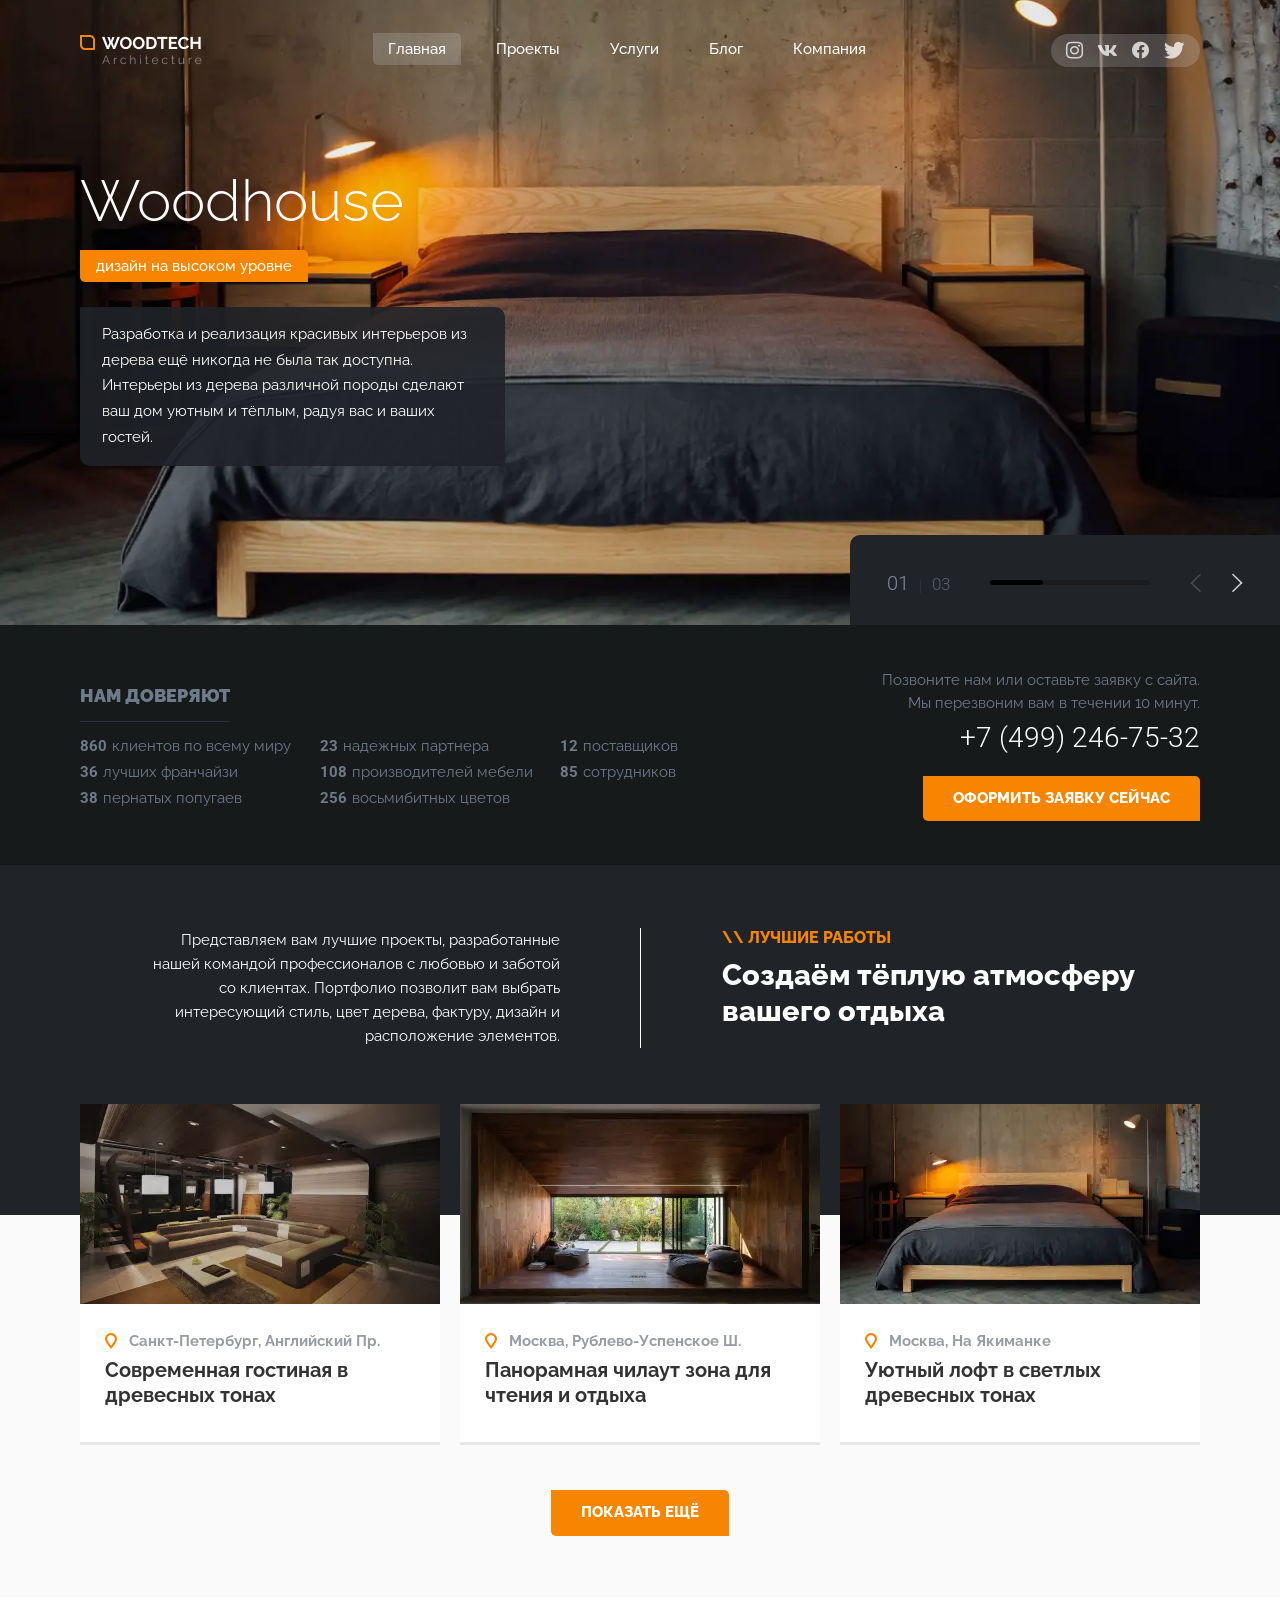
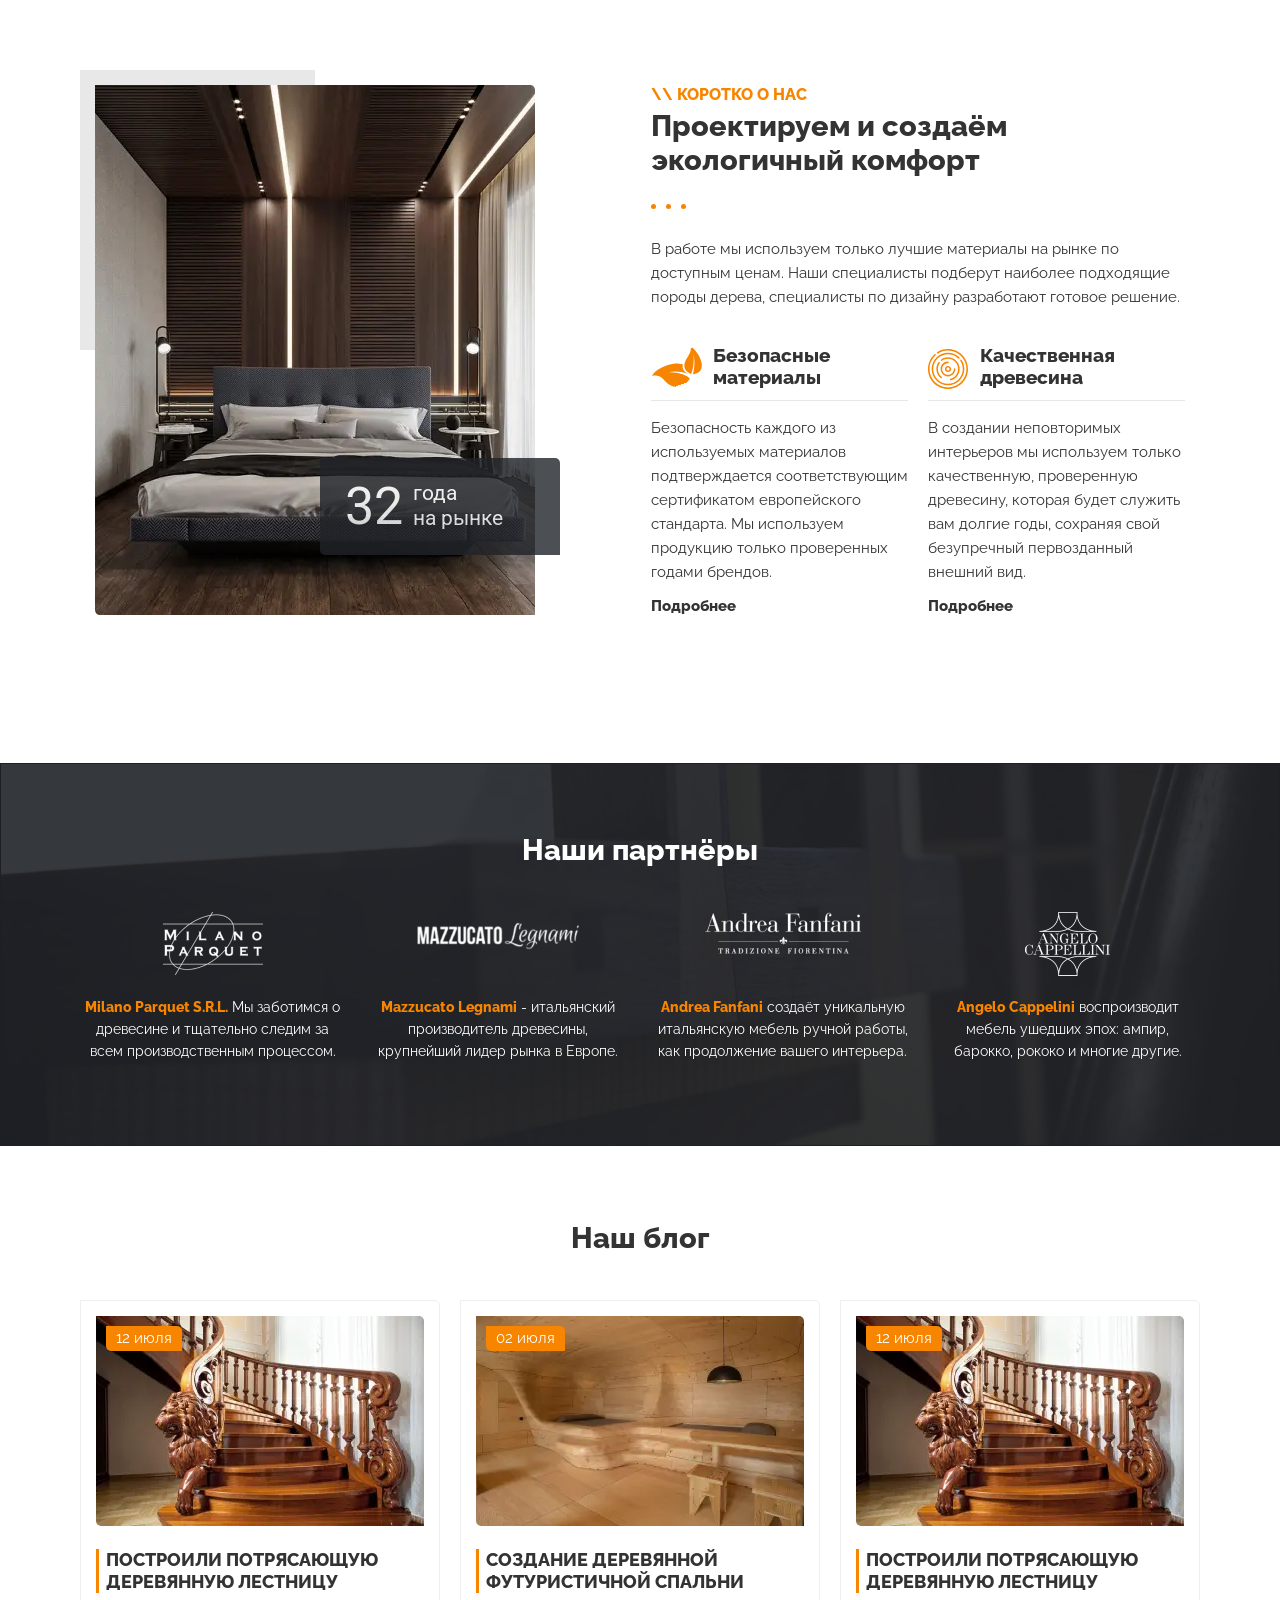
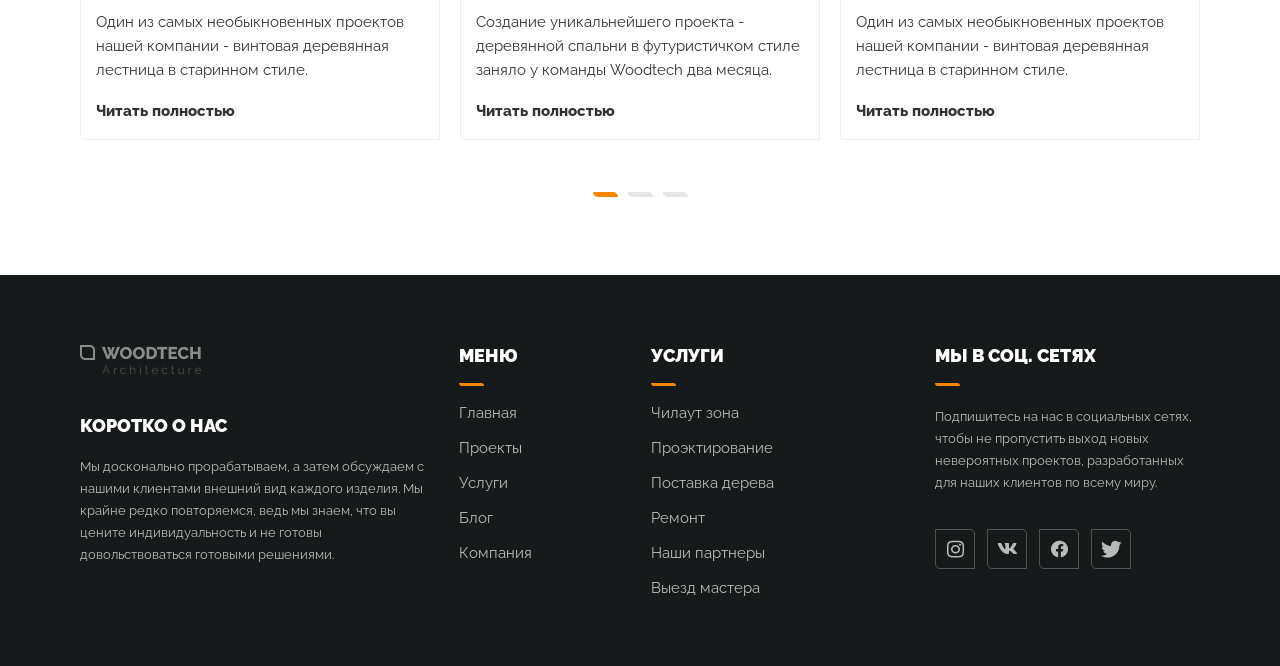
==== commit 198db074: "Add files via upload" ====
--- a/index.html
+++ b/index.html
@@ -1,720 +1,720 @@
-<!DOCTYPE html>
-<html lang="ru">
-
-<head>
-	<title>Главная</title>
-	<meta charset="UTF-8">
-	<meta name="format-detection" content="telephone=no">
-	<!-- <style>body{opacity: 0;}</style> -->
-	<link rel="stylesheet" href="css/style.min.css?_v=20220523220400">
-	<!-- <meta name="robots" content="noindex, nofollow"> -->
-	<meta name="viewport" content="width=device-width, initial-scale=1.0">
-</head>
-
-<body>
-	<div class="wrapper">
-
-		<header class="header">
-			<div class="header__container">
-
-				<div class="header__body">
-
-					<a class="header__logo logo" href="#no-scroll">
-					</a>
-
-					<div class="header__menu menu">
-						<nav class="menu__body">
-							<ul class="menu__list">
-								<li class="menu__item">
-									<a href="index.html" class="menu__link">Главная</a>
-								</li>
-								<li class="menu__item">
-									<a href="project.html" class="menu__link">Проекты</a>
-								</li>
-								<li class="menu__item">
-									<a href="services.html" class="menu__link">Услуги</a>
-								</li>
-								<li class="menu__item">
-									<a href="blog.html" class="menu__link">Блог</a>
-								</li>
-								<li class="menu__item">
-									<a href="about.html" class="menu__link">Компания</a>
-								</li>
-							</ul>
-						</nav>
-
-						<div class="menu__burger burger-menu">
-							<span></span>
-						</div>
-					</div>
-
-					<div data-da=".menu__body, 479" class="header__social social-menu">
-						<a href="#no-scroll" class="social-menu__item _icon-instagram"></a>
-						<a href="#no-scroll" class="social-menu__item _icon-vk"></a>
-						<a href="#no-scroll" class="social-menu__item _icon-fb"></a>
-						<a href="#no-scroll" class="social-menu__item _icon-twit"></a>
-					</div>
-
-				</div>
-
-			</div>
-		</header>
-
-		<main id="#index.html" class="page-main">
-
-			<section class="page-home">
-
-				<div class="page-home__slider">
-
-					<div class="page-home__swiper">
-
-						<div class="page-home__slide slide-page-home">
-
-							<picture><source srcset="img/page-home/page-home-slider/slider-01.webp"type="image/webp"><img src="img/page-home/page-home-slider/slider-01.png" alt="slide-photo" class="slide-page-home__bg slide-page-home__bg--1"></picture>
-
-							<div class="slide-page-home__container">
-
-								<div class="slide-page-home__content">
-									<h1 data-swiper-parallax="-1500" class="slide-page-home__title">Woodhouse</h1>
-									<h4 data-swiper-parallax="-1000" class="slide-page-home__sub-title">дизайн на высоком уровне
-									</h4>
-									<p data-swiper-parallax="-500" class="slide-page-home__text">
-										Разработка и реализация красивых интерьеров из дерева ещё никогда не была так доступна.
-										Интерьеры из дерева различной породы сделают ваш дом уютным и тёплым, радуя вас и ваших
-										гостей.
-									</p>
-								</div>
-
-							</div>
-
-						</div>
-
-						<div class="page-home__slide slide-page-home">
-
-							<picture><source srcset="img/page-home/page-home-slider/slider-02.webp"type="image/webp"><img src="img/page-home/page-home-slider/slider-02.png" alt="slide-photo" class="slide-page-home__bg slide-page-home__bg--1"></picture>
-
-							<div class="slide-page-home__container">
-
-								<div class="slide-page-home__content">
-									<h1 data-swiper-parallax="-1500" class="slide-page-home__title">Woodhouse</h1>
-									<h4 data-swiper-parallax="-1000" class="slide-page-home__sub-title">дизайн на высоком уровне
-									</h4>
-									<p data-swiper-parallax="-500" class="slide-page-home__text">
-										Разработка и реализация красивых интерьеров из дерева ещё никогда не была так доступна.
-										Интерьеры из дерева различной породы сделают ваш дом уютным и тёплым, радуя вас и ваших
-										гостей.
-									</p>
-								</div>
-
-							</div>
-
-						</div>
-
-						<div class="page-home__slide slide-page-home">
-
-							<picture><source srcset="img/page-home/page-home-slider/slider-01.webp"type="image/webp"><img src="img/page-home/page-home-slider/slider-01.png" alt="slide-photo" class="slide-page-home__bg slide-page-home__bg--1"></picture>
-
-							<div class="slide-page-home__container">
-
-								<div class="slide-page-home__content">
-									<h1 data-swiper-parallax="-1500" class="slide-page-home__title">Woodhouse</h1>
-									<h4 data-swiper-parallax="-1000" class="slide-page-home__sub-title">дизайн на высоком уровне
-									</h4>
-									<p data-swiper-parallax="-500" class="slide-page-home__text">
-										Разработка и реализация красивых интерьеров из дерева ещё никогда не была так доступна.
-										Интерьеры из дерева различной породы сделают ваш дом уютным и тёплым, радуя вас и ваших
-										гостей.
-									</p>
-								</div>
-
-							</div>
-
-						</div>
-
-					</div>
-
-					<div class="page-home__controll controll-page-home">
-
-						<div class="controll-page-home__fraction fraction-controll">
-							<span class="fraction-controll__current">01</span>|<span class="fraction-controll__all">0</span>
-						</div>
-
-						<div class="controll-page-home__scroll-bar"></div>
-
-						<div class="controll-page-home__navigation navigation-page-home">
-							<span class="navigation-page-home__next _icon-arrow-left"></span>
-							<span class="navigation-page-home__prev _icon-arrow-left"></span>
-						</div>
-
-					</div>
-
-				</div>
-
-			</section>
-
-			<section class="page-trust trust">
-				<div class="trust__container _container">
-
-					<div class="trust__body">
-						<div class="trust__difference difference-trust">
-							<h2 class="difference-trust__title">Нам доверяют</h2>
-
-							<div class="difference-trust__columns">
-
-								<ul class="difference-trust__column">
-									<li class="difference-trust__item"><span>860</span>клиентов по всему миру</li>
-									<li class="difference-trust__item"><span>36</span>лучших франчайзи</li>
-									<li class="difference-trust__item"><span>38</span>пернатых попугаев</li>
-								</ul>
-
-								<ul class="difference-trust__column">
-									<li class="difference-trust__item"><span>23</span>надежных партнера</li>
-									<li class="difference-trust__item"><span>108</span>производителей мебели</li>
-									<li class="difference-trust__item"><span>256</span>восьмибитных цветов</li>
-								</ul>
-
-								<ul class="difference-trust__column">
-									<li class="difference-trust__item"><span>12</span>поставщиков</li>
-									<li class="difference-trust__item"><span>85</span>сотрудников</li>
-								</ul>
-
-							</div>
-
-						</div>
-
-						<div class="trust__address address-trust">
-							<p class="address-trust__text">
-								Позвоните нам или оставьте заявку с сайта.
-							</p>
-							<p class="address-trust__text">
-								Мы перезвоним вам в течении 10 минут.
-							</p>
-							<a href="tel:+74992467532" class="address-trust__phone">+7 (499) 246-75-32</a>
-							<button type="button" class="address-trust__button button">Оформить заявку сейчас</button>
-						</div>
-
-					</div>
-
-				</div>
-			</section>
-
-			<section class="page-work work">
-
-				<div class="work__top-bg">
-
-					<div class="work__container _container">
-
-						<div class="work__top top-work">
-
-							<p data-watch data-watch-once class="top-work__text">
-								Представляем вам лучшие проекты, разработанные нашей командой профессионалов с любовью и заботой
-								cо клиентах. Портфолио
-								позволит вам выбрать интересующий стиль, цвет дерева, фактуру, дизайн и расположение элементов.
-							</p>
-
-							<span class="top-work__line"></span>
-
-							<div data-watch data-watch-once class="top-work__content">
-								<span class="top-work__subtitle">\\ Лучшие работы</span>
-								<h2 class="top-work__title">Создаём тёплую атмосферу вашего отдыха</h2>
-							</div>
-
-						</div>
-
-					</div>
-
-				</div>
-
-				<div class="work__bottom-bg">
-
-					<div class="work__container _container">
-
-						<div class="work__bottom bottom-work">
-
-							<div class="bottom-work__cards">
-
-								<div class="bottom-work__card card-bottom-work">
-									<div class="card-bottom-work__box-img card-bottom-work__box-img-ibg">
-										<picture><source srcset="img/page-work/bg-01.webp"type="image/webp"><img class="card-bottom-work__img" src="img/page-work/bg-01.png" alt="photo"></picture>
-									</div>
-									<div class="card-bottom-work__content content-card-bottom">
-										<a href="#no-scroll" class="content-card-bottom__location _icon-location">
-											Санкт-Петербург, Английский Пр.
-										</a>
-										<a href="#no-scroll" class="content-card-bottom__text">
-											Современная гостиная в древесных тонах
-										</a>
-									</div>
-								</div>
-
-								<div class="bottom-work__card card-bottom-work">
-									<div class="card-bottom-work__box-img card-bottom-work__box-img-ibg">
-										<picture><source srcset="img/page-work/bg-02.webp"type="image/webp"><img class="card-bottom-work__img" src="img/page-work/bg-02.png" alt="photo"></picture>
-									</div>
-									<div class="card-bottom-work__content content-card-bottom">
-										<a href="#no-scroll" class="content-card-bottom__location _icon-location">
-											Москва, Рублево-Успенское Ш.
-										</a>
-										<a href="#no-scroll" class="content-card-bottom__text">
-											Панорамная чилаут зона для чтения и отдыха
-										</a>
-									</div>
-								</div>
-
-								<div class="bottom-work__card card-bottom-work">
-									<div class="card-bottom-work__box-img card-bottom-work__box-img-ibg">
-										<picture><source srcset="img/page-work/bg-03.webp"type="image/webp"><img class="card-bottom-work__img" src="img/page-work/bg-03.png" alt="photo2"></picture>
-									</div>
-									<div class="card-bottom-work__content content-card-bottom">
-										<a href="#no-scroll" class="content-card-bottom__location _icon-location">
-											Москва, На Якиманке
-										</a>
-										<a href="#no-scroll" class="content-card-bottom__text">
-											Уютный лофт в светлых древесных тонах
-										</a>
-									</div>
-								</div>
-
-							</div>
-
-							<button type="button" class="bottom-work__button button">Показать ещё</button>
-
-						</div>
-
-					</div>
-
-				</div>
-
-			</section>
-
-			<section class="page__shot shot">
-				<div class="shot__container _container">
-
-					<div class="shot__inner">
-
-						<a href="" class="shot__photo photo-shot">
-							<div class="photo-shot__box photo-shot__box-ibg">
-								<picture><source srcset="img/page-shot/photo-1.webp"type="image/webp"><img src="img/page-shot/photo-1.jpg" alt="photo3" class="photo-shot__img"></picture>
-
-								<div class="photo-shot__label label-photo">
-									<span class="label-photo__year">32</span>
-									<span class="label-photo__text">года <br> на рынке</span>
-								</div>
-							</div>
-
-						</a>
-
-						<div class="shot__content content-shot">
-
-							<h3 class="content-shot__subtitle">\\ коротко о нас</h3>
-
-							<h2 class="content-shot__title">
-								Проектируем и создаём экологичный комфорт
-							</h2>
-
-							<div class="content-shot__dots dots">
-								<span></span>
-								<span></span>
-								<span></span>
-							</div>
-
-							<p class="content-shot__text">
-								В работе мы используем только лучшие материалы на рынке по доступным ценам. Наши специалисты
-								подберут наиболее
-								подходящие породы дерева, специалисты по дизайну разработают готовое решение.
-							</p>
-
-							<div class="content-shot__columns">
-
-								<div class="content-shot__column column-content-shot">
-
-									<h4 class="column-content-shot__title column-content-shot__title--eco">
-										Безопасные материалы
-									</h4>
-
-									<p class="column-content-shot__text">
-										Безопасность каждого из используемых материалов подтверждается соответствующим
-										сертификатом европейского стандарта. Мы используем продукцию только проверенных годами
-										брендов.
-									</p>
-									<a href="#no-scroll" class="column-content-shot__more">
-										Подробнее
-									</a>
-								</div>
-
-								<div class="content-shot__column column-content-shot">
-
-									<h4 class="column-content-shot__title column-content-shot__title--wood">
-										Качественная древесина
-									</h4>
-									<p class="column-content-shot__text">
-										В создании неповторимых интерьеров мы используем только качественную, проверенную
-										древесину, которая будет служить вам долгие годы, сохраняя свой безупречный первозданный
-										внешний вид.
-									</p>
-									<a href="#no-scroll" class="column-content-shot__more">
-										Подробнее
-									</a>
-								</div>
-
-							</div>
-
-						</div>
-
-					</div>
-
-				</div>
-			</section>
-
-			<div class="partners">
-				<div class="partners__bg">
-					<div class="partners__container _container">
-
-						<div class="partners__body body-partners">
-
-							<h2 class="body-partners__title">
-								Наши партнёры
-							</h2>
-
-							<div class="body-partners__items">
-
-								<div class="body-partners__item item-partners">
-									<div class="item-partners__logo">
-										<picture><source srcset="img/section-partners/milano.webp"type="image/webp"><img src="img/section-partners/milano.png" alt="logo"></picture>
-									</div>
-									<p class="item-partners__text">
-										<span>Milano Parquet S.R.L.</span>
-										Мы заботимся о древесине и тщательно следим за всем производственным процессом.
-									</p>
-								</div>
-
-								<div class="body-partners__item item-partners">
-									<div class="item-partners__logo">
-										<picture><source srcset="img/section-partners/mazzucato.webp"type="image/webp"><img src="img/section-partners/mazzucato.png" alt="logo"></picture>
-									</div>
-									<p class="item-partners__text">
-										<span>Mazzucato Legnami</span>
-										- итальянский производитель древесины, крупнейший лидер рынка в Европе.
-									</p>
-								</div>
-
-								<div class="body-partners__item item-partners">
-									<div class="item-partners__logo">
-										<picture><source srcset="img/section-partners/fanfani.webp"type="image/webp"><img src="img/section-partners/fanfani.png" alt="logo"></picture>
-									</div>
-									<p class="item-partners__text">
-										<span>Andrea Fanfani</span>
-										создаёт уникальную итальянскую мебель ручной работы, как продолжение вашего интерьера.
-									</p>
-								</div>
-
-								<div class="body-partners__item item-partners">
-									<div class="item-partners__logo">
-										<picture><source srcset="img/section-partners/cappelini.webp"type="image/webp"><img src="img/section-partners/cappelini.png" alt="logo"></picture>
-									</div>
-									<p class="item-partners__text">
-										<span>Angelo Cappelini</span>
-										воспроизводит мебель ушедших эпох: ампир, барокко, рококо и многие другие.
-									</p>
-								</div>
-
-							</div>
-
-						</div>
-
-					</div>
-				</div>
-			</div>
-
-			<section class="blog">
-				<div class="blog__container _container">
-					<h1 class="blog__title">Наш блог</h1>
-
-					<div class="blog__slider slider-blog">
-						<div class="slider-blog__wrapper slider-blog__swiper">
-
-							<article class="slider-blog__slide slide-blog">
-
-								<a href="#no-scroll" class="slide-blog__img-box-ibg">
-									<picture><source srcset="img/slide-blog/image-01.webp"type="image/webp"><img src="img/slide-blog/image-01.jpg" alt="photo" class="slide-blog__img"></picture>
-									<span class="slide-blog__date date-blog">12 июля</span>
-								</a>
-
-								<div class="slide-blog__content content-slide-blog">
-									<h2 class="content-slide-blog__title">
-										<a class="content-slide-blog__title-link" href="#no-scroll">
-											Построили потрясающую деревянную лестницу
-										</a>
-									</h2>
-									<p class="content-slide-blog__text">
-										Один из самых необыкновенных проектов нашей компании - винтовая деревянная лестница в
-										старинном стиле.
-									</p>
-
-									<div class="content-slide-blog__more">
-										<a href="#no-croll" class="content-slide-blog__link">
-											Читать полностью
-										</a>
-									</div>
-								</div>
-							</article>
-
-							<article class="slider-blog__slide slide-blog">
-
-								<a href="#no-scroll" class="slide-blog__img-box-ibg">
-									<picture><source srcset="img/slide-blog/image-02.webp"type="image/webp"><img src="img/slide-blog/image-02.jpg" alt="photo" class="slide-blog__img"></picture>
-									<span class="slide-blog__date date-blog">02 июля</span>
-								</a>
-
-								<div class="slide-blog__content content-slide-blog">
-									<h2 class="content-slide-blog__title">
-										<a class="content-slide-blog__title-link" href="#no-scroll">
-											создание деревянной футуристичной спальни
-										</a>
-									</h2>
-									<p class="content-slide-blog__text">
-										Создание уникальнейшего проекта - деревянной спальни в футуристичком стиле заняло у
-										команды Woodtech два месяца.
-									</p>
-									<div class="content-slide-blog__more">
-										<a href="#no-croll" class="content-slide-blog__link">
-											Читать полностью
-										</a>
-									</div>
-								</div>
-							</article>
-
-							<article class="slider-blog__slide slide-blog">
-
-								<a href="#no-scroll" class="slide-blog__img-box-ibg">
-									<picture><source srcset="img/slide-blog/image-01.webp"type="image/webp"><img src="img/slide-blog/image-01.jpg" alt="photo" class="slide-blog__img"></picture>
-									<span class="slide-blog__date date-blog">12 июля</span>
-								</a>
-
-								<div class="slide-blog__content content-slide-blog">
-									<h2 class="content-slide-blog__title">
-										<a class="content-slide-blog__title-link" href="#no-scroll">
-											Построили потрясающую деревянную лестницу
-										</a>
-									</h2>
-									<p class="content-slide-blog__text">
-										Один из самых необыкновенных проектов нашей компании - винтовая деревянная лестница в
-										старинном стиле.
-									</p>
-									<div class="content-slide-blog__more">
-										<a href="#no-croll" class="content-slide-blog__link">
-											Читать полностью
-										</a>
-									</div>
-								</div>
-							</article>
-
-							<article class="slider-blog__slide slide-blog">
-
-								<a href="#no-scroll" class="slide-blog__img-box-ibg">
-									<picture><source srcset="img/slide-blog/image-04.webp"type="image/webp"><img src="img/slide-blog/image-04.jpg" alt="photo" class="slide-blog__img"></picture>
-									<span class="slide-blog__date date-blog">12 июля</span>
-								</a>
-
-								<div class="slide-blog__content content-slide-blog">
-									<h2 class="content-slide-blog__title">
-										<a class="content-slide-blog__title-link" href="#no-scroll">
-											Построили потрясающую деревянную лестницу
-										</a>
-									</h2>
-									<p class="content-slide-blog__text">
-										Один из самых необыкновенных проектов нашей компании - винтовая деревянная лестница в
-										старинном стиле.
-									</p>
-									<div class="content-slide-blog__more">
-										<a href="#no-croll" class="content-slide-blog__link">
-											Читать полностью
-										</a>
-									</div>
-								</div>
-							</article>
-
-							<article class="slider-blog__slide slide-blog">
-
-								<a href="#no-scroll" class="slide-blog__img-box-ibg">
-									<picture><source srcset="img/slide-blog/image-05.webp"type="image/webp"><img src="img/slide-blog/image-05.jpg" alt="photo" class="slide-blog__img"></picture>
-									<span class="slide-blog__date date-blog">02 июля</span>
-								</a>
-
-								<div class="slide-blog__content content-slide-blog">
-									<h2 class="content-slide-blog__title">
-										<a class="content-slide-blog__title-link" href="#no-scroll">
-											создание деревянной футуристичной спальни
-										</a>
-									</h2>
-									<p class="content-slide-blog__text">
-										Создание уникальнейшего проекта - деревянной спальни в футуристичком стиле заняло у
-										команды Woodtech два месяца.
-									</p>
-									<div class="content-slide-blog__more">
-										<a href="#no-croll" class="content-slide-blog__link">
-											Читать полностью
-										</a>
-									</div>
-								</div>
-							</article>
-
-						</div>
-
-						<div class="slider-blog__pagination"></div>
-					</div>
-
-				</div>
-			</section>
-
-		</main>
-
-		<footer class="footer">
-			<div class="footer__container">
-
-				<div class="footer__body">
-
-					<div class="footer__content content-footer">
-						<a href="index.html" class="content-footer__logo">
-							<picture><source srcset="img/footer/footer-logo.webp"type="image/webp"><img src="img/footer/footer-logo.png" alt="logo"></picture>
-						</a>
-						<h3 class="content-footer__title footer-title">
-							<span>Коротко о нас</span>
-						</h3>
-						<p class="content-footer__text">
-							Мы досконально прорабатываем, а затем обсуждаем с нашими клиентами внешний вид каждого изделия. Мы крайне
-							редко повторяемся, ведь мы знаем, что вы цените индивидуальность и не готовы довольствоваться готовыми
-							решениями.
-						</p>
-					</div>
-
-					<div class="footer__menu-block footer-block">
-
-						<div data-spollers="992" class="item-menu-footer__spoller spoller-item-footer">
-
-							<div class="spoller-item-footer__item">
-
-								<button class="spoller-item-footer__title footer-title title-decor _icon-arrow-left" type="button" data-spoller>Меню</button>
-
-								<div class="spoller-item-footer__body">
-
-									<nav class="menu-footer">
-										<ul class="menu-footer__list">
-											<li class="menu-footer__item">
-												<a href="index.html" class="menu-footer__link">Главная</a>
-											</li>
-											<li class="menu-footer__item">
-												<a href="project.html" class="menu-footer__link">Проекты</a>
-											</li>
-											<li class="menu-footer__item">
-												<a href="services.html" class="menu-footer__link">Услуги</a>
-											</li>
-											<li class="menu-footer__item">
-												<a href="blog.html" class="menu-footer__link">Блог</a>
-											</li>
-											<li class="menu-footer__item">
-												<a href="about.html" class="menu-footer__link">Компания</a>
-											</li>
-										</ul>
-									</nav>
-
-								</div>
-							</div>
-
-							<div class="spoller-item-footer__item">
-
-								<button class="spoller-item-footer__title footer-title title-decor _icon-arrow-left" type="button" data-spoller>Услуги</button>
-
-								<div class="spoller-item-footer__body">
-
-									<nav class="menu-footer">
-										<ul class="menu-footer__list">
-											<li class="menu-footer__item">
-												<a href="readingArea.html" class="menu-footer__link">
-													Чилаут зона
-												</a>
-											</li>
-											<li class="menu-footer__item">
-												<a href="project.html" class="menu-footer__link">
-													Проэктирование
-												</a>
-											</li>
-											<li class="menu-footer__item">
-												<a href="#no-scroll" class="menu-footer__link">
-													Поставка дерева
-												</a>
-											</li>
-											<li class="menu-footer__item">
-												<a href="#no-scroll" class="menu-footer__link">
-													Ремонт
-												</a>
-											</li>
-											<li class="menu-footer__item">
-												<a href="partners.html" class="menu-footer__link">
-													Наши партнеры
-												</a>
-											</li>
-											<li class="menu-footer__item">
-												<a href="contacts.html" class="menu-footer__link">
-													Выезд мастера
-												</a>
-											</li>
-										</ul>
-									</nav>
-
-								</div>
-							</div>
-
-						</div>
-
-					</div>
-
-					<div class="footer__social social-footer">
-						<h3 class="social-footer__title footer-title title-decor">
-							<span>Мы в соц. сетях</span>
-						</h3>
-						<p class="social-footer__text">
-							Подпишитесь на нас в социальных сетях, чтобы не пропустить выход новых невероятных проектов, разработанных для наших клиентов по всему миру.
-						</p>
-						<ul class="social-footer__list">
-							<li class="social-footer__item">
-								<a href="#no-scroll" class="social-footer__link _icon-instagram"></a>
-							</li>
-							<li class="social-footer__item">
-								<a href="#no-scroll" class="social-footer__link _icon-vk"></a>
-							</li>
-							<li class="social-footer__item">
-								<a href="#no-scroll" class="social-footer__link _icon-fb"></a>
-							</li>
-							<li class="social-footer__item">
-								<a href="#no-scroll" class="social-footer__link _icon-twit"></a>
-							</li>
-						</ul>
-					</div>
-
-				</div>
-
-			</div>
-
-			<div class="footer__scroll">
-				<a data-goto=".header, .header--white" data-goto-speed="1000" href="#no-scroll" class="scroll-up _icon-arrow-left"></a>
-			</div>
-		</footer>
-
-	</div>
-	<!--
-<div id="popup" aria-hidden="true" class="popup">
-	<div class="popup__wrapper">
-		<div class="popup__content">
-			<button data-close type="button" class="popup__close">Закрыть</button>
-			<div class="popup__text">
-			</div>
-		</div>
-	</div>
-</div>-->
-
-
-	<script src="js/app.min.js?_v=20220523220400"></script>
-</body>
-
+<!DOCTYPE html>
+<html lang="ru">
+
+<head>
+	<title>Главная</title>
+	<meta charset="UTF-8">
+	<meta name="format-detection" content="telephone=no">
+	<!-- <style>body{opacity: 0;}</style> -->
+	<link rel="stylesheet" href="css/style.min.css?_v=20220917101238">
+	<!-- <meta name="robots" content="noindex, nofollow"> -->
+	<meta name="viewport" content="width=device-width, initial-scale=1.0">
+</head>
+
+<body>
+	<div class="wrapper">
+
+		<header class="header">
+			<div class="header__container">
+
+				<div class="header__body">
+
+					<a class="header__logo logo" href="#no-scroll">
+					</a>
+
+					<div class="header__menu menu">
+						<nav class="menu__body">
+							<ul class="menu__list">
+								<li class="menu__item">
+									<a href="index.html" class="menu__link">Главная</a>
+								</li>
+								<li class="menu__item">
+									<a href="project.html" class="menu__link">Проекты</a>
+								</li>
+								<li class="menu__item">
+									<a href="services.html" class="menu__link">Услуги</a>
+								</li>
+								<li class="menu__item">
+									<a href="blog.html" class="menu__link">Блог</a>
+								</li>
+								<li class="menu__item">
+									<a href="about.html" class="menu__link">Компания</a>
+								</li>
+							</ul>
+						</nav>
+
+						<div class="menu__burger burger-menu">
+							<span></span>
+						</div>
+					</div>
+
+					<div data-da=".menu__body, 479" class="header__social social-menu">
+						<a href="#no-scroll" class="social-menu__item _icon-instagram"></a>
+						<a href="#no-scroll" class="social-menu__item _icon-vk"></a>
+						<a href="#no-scroll" class="social-menu__item _icon-fb"></a>
+						<a href="#no-scroll" class="social-menu__item _icon-twit"></a>
+					</div>
+
+				</div>
+
+			</div>
+		</header>
+
+		<main id="#index.html" class="page-main">
+
+			<section class="page-home">
+
+				<div class="page-home__slider">
+
+					<div class="page-home__swiper">
+
+						<div class="page-home__slide slide-page-home">
+
+							<picture><source srcset="img/page-home/page-home-slider/slider-01.webp" type="image/webp"><img src="img/page-home/page-home-slider/slider-01.png" alt="slide-photo" class="slide-page-home__bg slide-page-home__bg--1"></picture>
+
+							<div class="slide-page-home__container">
+
+								<div class="slide-page-home__content">
+									<h1 data-swiper-parallax="-1500" class="slide-page-home__title">Woodhouse</h1>
+									<h4 data-swiper-parallax="-1000" class="slide-page-home__sub-title">дизайн на высоком уровне
+									</h4>
+									<p data-swiper-parallax="-500" class="slide-page-home__text">
+										Разработка и реализация красивых интерьеров из дерева ещё никогда не была так доступна.
+										Интерьеры из дерева различной породы сделают ваш дом уютным и тёплым, радуя вас и ваших
+										гостей.
+									</p>
+								</div>
+
+							</div>
+
+						</div>
+
+						<div class="page-home__slide slide-page-home">
+
+							<picture><source srcset="img/page-home/page-home-slider/slider-02.webp" type="image/webp"><img src="img/page-home/page-home-slider/slider-02.png" alt="slide-photo" class="slide-page-home__bg slide-page-home__bg--1"></picture>
+
+							<div class="slide-page-home__container">
+
+								<div class="slide-page-home__content">
+									<h1 data-swiper-parallax="-1500" class="slide-page-home__title">Woodhouse</h1>
+									<h4 data-swiper-parallax="-1000" class="slide-page-home__sub-title">дизайн на высоком уровне
+									</h4>
+									<p data-swiper-parallax="-500" class="slide-page-home__text">
+										Разработка и реализация красивых интерьеров из дерева ещё никогда не была так доступна.
+										Интерьеры из дерева различной породы сделают ваш дом уютным и тёплым, радуя вас и ваших
+										гостей.
+									</p>
+								</div>
+
+							</div>
+
+						</div>
+
+						<div class="page-home__slide slide-page-home">
+
+							<picture><source srcset="img/page-home/page-home-slider/slider-01.webp" type="image/webp"><img src="img/page-home/page-home-slider/slider-01.png" alt="slide-photo" class="slide-page-home__bg slide-page-home__bg--1"></picture>
+
+							<div class="slide-page-home__container">
+
+								<div class="slide-page-home__content">
+									<h1 data-swiper-parallax="-1500" class="slide-page-home__title">Woodhouse</h1>
+									<h4 data-swiper-parallax="-1000" class="slide-page-home__sub-title">дизайн на высоком уровне
+									</h4>
+									<p data-swiper-parallax="-500" class="slide-page-home__text">
+										Разработка и реализация красивых интерьеров из дерева ещё никогда не была так доступна.
+										Интерьеры из дерева различной породы сделают ваш дом уютным и тёплым, радуя вас и ваших
+										гостей.
+									</p>
+								</div>
+
+							</div>
+
+						</div>
+
+					</div>
+
+					<div class="page-home__controll controll-page-home">
+
+						<div class="controll-page-home__fraction fraction-controll">
+							<span class="fraction-controll__current">01</span>|<span class="fraction-controll__all">0</span>
+						</div>
+
+						<div class="controll-page-home__scroll-bar"></div>
+
+						<div class="controll-page-home__navigation navigation-page-home">
+							<span class="navigation-page-home__next _icon-arrow-left"></span>
+							<span class="navigation-page-home__prev _icon-arrow-left"></span>
+						</div>
+
+					</div>
+
+				</div>
+
+			</section>
+
+			<section class="page-trust trust">
+				<div class="trust__container _container">
+
+					<div class="trust__body">
+						<div class="trust__difference difference-trust">
+							<h2 class="difference-trust__title">Нам доверяют</h2>
+
+							<div class="difference-trust__columns">
+
+								<ul class="difference-trust__column">
+									<li class="difference-trust__item"><span>860</span>клиентов по всему миру</li>
+									<li class="difference-trust__item"><span>36</span>лучших франчайзи</li>
+									<li class="difference-trust__item"><span>38</span>пернатых попугаев</li>
+								</ul>
+
+								<ul class="difference-trust__column">
+									<li class="difference-trust__item"><span>23</span>надежных партнера</li>
+									<li class="difference-trust__item"><span>108</span>производителей мебели</li>
+									<li class="difference-trust__item"><span>256</span>восьмибитных цветов</li>
+								</ul>
+
+								<ul class="difference-trust__column">
+									<li class="difference-trust__item"><span>12</span>поставщиков</li>
+									<li class="difference-trust__item"><span>85</span>сотрудников</li>
+								</ul>
+
+							</div>
+
+						</div>
+
+						<div class="trust__address address-trust">
+							<p class="address-trust__text">
+								Позвоните нам или оставьте заявку с сайта.
+							</p>
+							<p class="address-trust__text">
+								Мы перезвоним вам в течении 10 минут.
+							</p>
+							<a href="tel:+74992467532" class="address-trust__phone">+7 (499) 246-75-32</a>
+							<button type="button" class="address-trust__button button">Оформить заявку сейчас</button>
+						</div>
+
+					</div>
+
+				</div>
+			</section>
+
+			<section class="page-work work">
+
+				<div class="work__top-bg">
+
+					<div class="work__container _container">
+
+						<div class="work__top top-work">
+
+							<p data-watch-threshold="0.7" data-watch data-watch-once class="top-work__text">
+								Представляем вам лучшие проекты, разработанные нашей командой профессионалов с любовью и заботой
+								cо клиентах. Портфолио
+								позволит вам выбрать интересующий стиль, цвет дерева, фактуру, дизайн и расположение элементов.
+							</p>
+
+							<span class="top-work__line"></span>
+
+							<div data-watch-threshold="0.7" data-watch data-watch-once class="top-work__content">
+								<span class="top-work__subtitle">\\ Лучшие работы</span>
+								<h2 class="top-work__title">Создаём тёплую атмосферу вашего отдыха</h2>
+							</div>
+
+						</div>
+
+					</div>
+
+				</div>
+
+				<div class="work__bottom-bg">
+
+					<div class="work__container _container">
+
+						<div class="work__bottom bottom-work">
+
+							<div class="bottom-work__cards">
+
+								<div class="bottom-work__card card-bottom-work">
+									<div class="card-bottom-work__box-img card-bottom-work__box-img-ibg">
+										<picture><source srcset="img/page-work/bg-01.webp" type="image/webp"><img class="card-bottom-work__img" src="img/page-work/bg-01.png" alt="photo"></picture>
+									</div>
+									<div class="card-bottom-work__content content-card-bottom">
+										<a href="#no-scroll" class="content-card-bottom__location _icon-location">
+											Санкт-Петербург, Английский Пр.
+										</a>
+										<a href="#no-scroll" class="content-card-bottom__text">
+											Современная гостиная в древесных тонах
+										</a>
+									</div>
+								</div>
+
+								<div class="bottom-work__card card-bottom-work">
+									<div class="card-bottom-work__box-img card-bottom-work__box-img-ibg">
+										<picture><source srcset="img/page-work/bg-02.webp" type="image/webp"><img class="card-bottom-work__img" src="img/page-work/bg-02.png" alt="photo"></picture>
+									</div>
+									<div class="card-bottom-work__content content-card-bottom">
+										<a href="#no-scroll" class="content-card-bottom__location _icon-location">
+											Москва, Рублево-Успенское Ш.
+										</a>
+										<a href="#no-scroll" class="content-card-bottom__text">
+											Панорамная чилаут зона для чтения и отдыха
+										</a>
+									</div>
+								</div>
+
+								<div class="bottom-work__card card-bottom-work">
+									<div class="card-bottom-work__box-img card-bottom-work__box-img-ibg">
+										<picture><source srcset="img/page-work/bg-03.webp" type="image/webp"><img class="card-bottom-work__img" src="img/page-work/bg-03.png" alt="photo2"></picture>
+									</div>
+									<div class="card-bottom-work__content content-card-bottom">
+										<a href="#no-scroll" class="content-card-bottom__location _icon-location">
+											Москва, На Якиманке
+										</a>
+										<a href="#no-scroll" class="content-card-bottom__text">
+											Уютный лофт в светлых древесных тонах
+										</a>
+									</div>
+								</div>
+
+							</div>
+
+							<button type="button" class="bottom-work__button button">Показать ещё</button>
+
+						</div>
+
+					</div>
+
+				</div>
+
+			</section>
+
+			<section class="page__shot shot">
+				<div class="shot__container _container">
+
+					<div class="shot__inner">
+
+						<a href="" class="shot__photo photo-shot">
+							<div class="photo-shot__box photo-shot__box-ibg">
+								<picture><source srcset="img/page-shot/photo-1.webp" type="image/webp"><img src="img/page-shot/photo-1.jpg" alt="photo3" class="photo-shot__img"></picture>
+
+								<div class="photo-shot__label label-photo">
+									<span class="label-photo__year">32</span>
+									<span class="label-photo__text">года <br> на рынке</span>
+								</div>
+							</div>
+
+						</a>
+
+						<div class="shot__content content-shot">
+
+							<h3 class="content-shot__subtitle">\\ коротко о нас</h3>
+
+							<h2 class="content-shot__title">
+								Проектируем и создаём экологичный комфорт
+							</h2>
+
+							<div class="content-shot__dots dots">
+								<span></span>
+								<span></span>
+								<span></span>
+							</div>
+
+							<p class="content-shot__text">
+								В работе мы используем только лучшие материалы на рынке по доступным ценам. Наши специалисты
+								подберут наиболее
+								подходящие породы дерева, специалисты по дизайну разработают готовое решение.
+							</p>
+
+							<div class="content-shot__columns">
+
+								<div class="content-shot__column column-content-shot">
+
+									<h4 class="column-content-shot__title column-content-shot__title--eco">
+										Безопасные материалы
+									</h4>
+
+									<p class="column-content-shot__text">
+										Безопасность каждого из используемых материалов подтверждается соответствующим
+										сертификатом европейского стандарта. Мы используем продукцию только проверенных годами
+										брендов.
+									</p>
+									<a href="#no-scroll" class="column-content-shot__more">
+										Подробнее
+									</a>
+								</div>
+
+								<div class="content-shot__column column-content-shot">
+
+									<h4 class="column-content-shot__title column-content-shot__title--wood">
+										Качественная древесина
+									</h4>
+									<p class="column-content-shot__text">
+										В создании неповторимых интерьеров мы используем только качественную, проверенную
+										древесину, которая будет служить вам долгие годы, сохраняя свой безупречный первозданный
+										внешний вид.
+									</p>
+									<a href="#no-scroll" class="column-content-shot__more">
+										Подробнее
+									</a>
+								</div>
+
+							</div>
+
+						</div>
+
+					</div>
+
+				</div>
+			</section>
+
+			<div class="partners">
+				<div class="partners__bg">
+					<div class="partners__container _container">
+
+						<div class="partners__body body-partners">
+
+							<h2 class="body-partners__title">
+								Наши партнёры
+							</h2>
+
+							<div class="body-partners__items">
+
+								<div class="body-partners__item item-partners" data-watch data-watch-once data-watch-threshold="0.7">
+									<div class="item-partners__logo">
+										<picture><source srcset="img/section-partners/milano.webp" type="image/webp"><img src="img/section-partners/milano.png" alt="logo"></picture>
+									</div>
+									<p class="item-partners__text">
+										<span>Milano Parquet S.R.L.</span>
+										Мы заботимся о древесине и тщательно следим за всем производственным процессом.
+									</p>
+								</div>
+
+								<div class="body-partners__item item-partners" data-watch data-watch-once data-watch-threshold="0.7">
+									<div class="item-partners__logo">
+										<picture><source srcset="img/section-partners/mazzucato.webp" type="image/webp"><img src="img/section-partners/mazzucato.png" alt="logo"></picture>
+									</div>
+									<p class="item-partners__text">
+										<span>Mazzucato Legnami</span>
+										- итальянский производитель древесины, крупнейший лидер рынка в Европе.
+									</p>
+								</div>
+
+								<div class="body-partners__item item-partners" data-watch data-watch-once data-watch-threshold="0.7">
+									<div class="item-partners__logo">
+										<picture><source srcset="img/section-partners/fanfani.webp" type="image/webp"><img src="img/section-partners/fanfani.png" alt="logo"></picture>
+									</div>
+									<p class="item-partners__text">
+										<span>Andrea Fanfani</span>
+										создаёт уникальную итальянскую мебель ручной работы, как продолжение вашего интерьера.
+									</p>
+								</div>
+
+								<div class="body-partners__item item-partners" data-watch data-watch-once data-watch-threshold="0.7">
+									<div class="item-partners__logo">
+										<picture><source srcset="img/section-partners/cappelini.webp" type="image/webp"><img src="img/section-partners/cappelini.png" alt="logo"></picture>
+									</div>
+									<p class="item-partners__text">
+										<span>Angelo Cappelini</span>
+										воспроизводит мебель ушедших эпох: ампир, барокко, рококо и многие другие.
+									</p>
+								</div>
+
+							</div>
+
+						</div>
+
+					</div>
+				</div>
+			</div>
+
+			<section class="blog">
+				<div class="blog__container _container">
+					<h1 class="blog__title">Наш блог</h1>
+
+					<div class="blog__slider slider-blog">
+						<div class="slider-blog__wrapper slider-blog__swiper">
+
+							<article class="slider-blog__slide slide-blog">
+
+								<a href="#no-scroll" class="slide-blog__img-box-ibg">
+									<picture><source srcset="img/slide-blog/image-01.webp" type="image/webp"><img src="img/slide-blog/image-01.jpg" alt="photo" class="slide-blog__img"></picture>
+									<span class="slide-blog__date date-blog">12 июля</span>
+								</a>
+
+								<div class="slide-blog__content content-slide-blog">
+									<h2 class="content-slide-blog__title">
+										<a class="content-slide-blog__title-link" href="#no-scroll">
+											Построили потрясающую деревянную лестницу
+										</a>
+									</h2>
+									<p class="content-slide-blog__text">
+										Один из самых необыкновенных проектов нашей компании - винтовая деревянная лестница в
+										старинном стиле.
+									</p>
+
+									<div class="content-slide-blog__more">
+										<a href="#no-croll" class="content-slide-blog__link">
+											Читать полностью
+										</a>
+									</div>
+								</div>
+							</article>
+
+							<article class="slider-blog__slide slide-blog">
+
+								<a href="#no-scroll" class="slide-blog__img-box-ibg">
+									<picture><source srcset="img/slide-blog/image-02.webp" type="image/webp"><img src="img/slide-blog/image-02.jpg" alt="photo" class="slide-blog__img"></picture>
+									<span class="slide-blog__date date-blog">02 июля</span>
+								</a>
+
+								<div class="slide-blog__content content-slide-blog">
+									<h2 class="content-slide-blog__title">
+										<a class="content-slide-blog__title-link" href="#no-scroll">
+											создание деревянной футуристичной спальни
+										</a>
+									</h2>
+									<p class="content-slide-blog__text">
+										Создание уникальнейшего проекта - деревянной спальни в футуристичком стиле заняло у
+										команды Woodtech два месяца.
+									</p>
+									<div class="content-slide-blog__more">
+										<a href="#no-croll" class="content-slide-blog__link">
+											Читать полностью
+										</a>
+									</div>
+								</div>
+							</article>
+
+							<article class="slider-blog__slide slide-blog">
+
+								<a href="#no-scroll" class="slide-blog__img-box-ibg">
+									<picture><source srcset="img/slide-blog/image-01.webp" type="image/webp"><img src="img/slide-blog/image-01.jpg" alt="photo" class="slide-blog__img"></picture>
+									<span class="slide-blog__date date-blog">12 июля</span>
+								</a>
+
+								<div class="slide-blog__content content-slide-blog">
+									<h2 class="content-slide-blog__title">
+										<a class="content-slide-blog__title-link" href="#no-scroll">
+											Построили потрясающую деревянную лестницу
+										</a>
+									</h2>
+									<p class="content-slide-blog__text">
+										Один из самых необыкновенных проектов нашей компании - винтовая деревянная лестница в
+										старинном стиле.
+									</p>
+									<div class="content-slide-blog__more">
+										<a href="#no-croll" class="content-slide-blog__link">
+											Читать полностью
+										</a>
+									</div>
+								</div>
+							</article>
+
+							<article class="slider-blog__slide slide-blog">
+
+								<a href="#no-scroll" class="slide-blog__img-box-ibg">
+									<picture><source srcset="img/slide-blog/image-04.webp" type="image/webp"><img src="img/slide-blog/image-04.jpg" alt="photo" class="slide-blog__img"></picture>
+									<span class="slide-blog__date date-blog">12 июля</span>
+								</a>
+
+								<div class="slide-blog__content content-slide-blog">
+									<h2 class="content-slide-blog__title">
+										<a class="content-slide-blog__title-link" href="#no-scroll">
+											Построили потрясающую деревянную лестницу
+										</a>
+									</h2>
+									<p class="content-slide-blog__text">
+										Один из самых необыкновенных проектов нашей компании - винтовая деревянная лестница в
+										старинном стиле.
+									</p>
+									<div class="content-slide-blog__more">
+										<a href="#no-croll" class="content-slide-blog__link">
+											Читать полностью
+										</a>
+									</div>
+								</div>
+							</article>
+
+							<article class="slider-blog__slide slide-blog">
+
+								<a href="#no-scroll" class="slide-blog__img-box-ibg">
+									<picture><source srcset="img/slide-blog/image-05.webp" type="image/webp"><img src="img/slide-blog/image-05.jpg" alt="photo" class="slide-blog__img"></picture>
+									<span class="slide-blog__date date-blog">02 июля</span>
+								</a>
+
+								<div class="slide-blog__content content-slide-blog">
+									<h2 class="content-slide-blog__title">
+										<a class="content-slide-blog__title-link" href="#no-scroll">
+											создание деревянной футуристичной спальни
+										</a>
+									</h2>
+									<p class="content-slide-blog__text">
+										Создание уникальнейшего проекта - деревянной спальни в футуристичком стиле заняло у
+										команды Woodtech два месяца.
+									</p>
+									<div class="content-slide-blog__more">
+										<a href="#no-croll" class="content-slide-blog__link">
+											Читать полностью
+										</a>
+									</div>
+								</div>
+							</article>
+
+						</div>
+
+						<div class="slider-blog__pagination"></div>
+					</div>
+
+				</div>
+			</section>
+
+		</main>
+
+		<footer class="footer">
+			<div class="footer__container">
+
+				<div class="footer__body">
+
+					<div class="footer__content content-footer">
+						<a href="index.html" class="content-footer__logo">
+							<picture><source srcset="img/footer/footer-logo.webp" type="image/webp"><img src="img/footer/footer-logo.png" alt="logo"></picture>
+						</a>
+						<h3 class="content-footer__title footer-title">
+							<span>Коротко о нас</span>
+						</h3>
+						<p class="content-footer__text">
+							Мы досконально прорабатываем, а затем обсуждаем с нашими клиентами внешний вид каждого изделия. Мы крайне
+							редко повторяемся, ведь мы знаем, что вы цените индивидуальность и не готовы довольствоваться готовыми
+							решениями.
+						</p>
+					</div>
+
+					<div class="footer__menu-block footer-block">
+
+						<div data-spollers="992" class="item-menu-footer__spoller spoller-item-footer">
+
+							<div class="spoller-item-footer__item">
+
+								<button class="spoller-item-footer__title footer-title title-decor _icon-arrow-left" type="button" data-spoller>Меню</button>
+
+								<div class="spoller-item-footer__body">
+
+									<nav class="menu-footer">
+										<ul class="menu-footer__list">
+											<li class="menu-footer__item">
+												<a href="index.html" class="menu-footer__link">Главная</a>
+											</li>
+											<li class="menu-footer__item">
+												<a href="project.html" class="menu-footer__link">Проекты</a>
+											</li>
+											<li class="menu-footer__item">
+												<a href="services.html" class="menu-footer__link">Услуги</a>
+											</li>
+											<li class="menu-footer__item">
+												<a href="blog.html" class="menu-footer__link">Блог</a>
+											</li>
+											<li class="menu-footer__item">
+												<a href="about.html" class="menu-footer__link">Компания</a>
+											</li>
+										</ul>
+									</nav>
+
+								</div>
+							</div>
+
+							<div class="spoller-item-footer__item">
+
+								<button class="spoller-item-footer__title footer-title title-decor _icon-arrow-left" type="button" data-spoller>Услуги</button>
+
+								<div class="spoller-item-footer__body">
+
+									<nav class="menu-footer">
+										<ul class="menu-footer__list">
+											<li class="menu-footer__item">
+												<a href="readingArea.html" class="menu-footer__link">
+													Чилаут зона
+												</a>
+											</li>
+											<li class="menu-footer__item">
+												<a href="project.html" class="menu-footer__link">
+													Проэктирование
+												</a>
+											</li>
+											<li class="menu-footer__item">
+												<a href="#no-scroll" class="menu-footer__link">
+													Поставка дерева
+												</a>
+											</li>
+											<li class="menu-footer__item">
+												<a href="#no-scroll" class="menu-footer__link">
+													Ремонт
+												</a>
+											</li>
+											<li class="menu-footer__item">
+												<a href="partners.html" class="menu-footer__link">
+													Наши партнеры
+												</a>
+											</li>
+											<li class="menu-footer__item">
+												<a href="contacts.html" class="menu-footer__link">
+													Выезд мастера
+												</a>
+											</li>
+										</ul>
+									</nav>
+
+								</div>
+							</div>
+
+						</div>
+
+					</div>
+
+					<div class="footer__social social-footer">
+						<h3 class="social-footer__title footer-title title-decor">
+							<span>Мы в соц. сетях</span>
+						</h3>
+						<p class="social-footer__text">
+							Подпишитесь на нас в социальных сетях, чтобы не пропустить выход новых невероятных проектов, разработанных для наших клиентов по всему миру.
+						</p>
+						<ul class="social-footer__list">
+							<li class="social-footer__item">
+								<a href="#no-scroll" class="social-footer__link _icon-instagram"></a>
+							</li>
+							<li class="social-footer__item">
+								<a href="#no-scroll" class="social-footer__link _icon-vk"></a>
+							</li>
+							<li class="social-footer__item">
+								<a href="#no-scroll" class="social-footer__link _icon-fb"></a>
+							</li>
+							<li class="social-footer__item">
+								<a href="#no-scroll" class="social-footer__link _icon-twit"></a>
+							</li>
+						</ul>
+					</div>
+
+				</div>
+
+			</div>
+
+			<div class="footer__scroll">
+				<a data-goto=".header, .header--white" data-goto-speed="1000" href="#no-scroll" class="scroll-up _icon-arrow-left"></a>
+			</div>
+		</footer>
+
+	</div>
+	<!--
+<div id="popup" aria-hidden="true" class="popup">
+	<div class="popup__wrapper">
+		<div class="popup__content">
+			<button data-close type="button" class="popup__close">Закрыть</button>
+			<div class="popup__text">
+			</div>
+		</div>
+	</div>
+</div>-->
+
+
+	<script src="js/app.min.js?_v=20220917101238"></script>
+</body>
+
 </html>
--- a/css/style.min.css
+++ b/css/style.min.css
@@ -1 +1 @@
-@charset "UTF-8";@import url(https://fonts.googleapis.com/css?family=Raleway:300,regular,500,600,700,800,900&display=swap);@import url(https://fonts.googleapis.com/css?family=Roboto:300,700&display=swap);@font-face{font-family:icons;font-display:swap;src:url(../fonts/icons.woff2) format("woff2"),url(../fonts/icons.woff) format("woff");font-weight:400;font-style:normal}.breadcrumbs__list a+span::after,[class*=_icon-]:before{font-family:icons;font-style:normal;font-weight:400;font-variant:normal;text-transform:none;line-height:1;-webkit-font-smoothing:antialiased;-moz-osx-font-smoothing:grayscale}[class*=_icon-]:before{display:block}._icon-arrow-left:before{content:"\e900"}._icon-fb:before{content:"\e901";font-size:1.125rem}._icon-instagram:before{content:"\e902";font-size:1.125rem}._icon-location:before{content:"\e903"}._icon-twit:before{content:"\e904";font-size:1.125rem}._icon-vk:before{content:"\e905";font-size:.6875rem}*{padding:0;margin:0;border:0}*,:after,:before{-webkit-box-sizing:border-box;box-sizing:border-box}body,html{height:100%;min-width:320px}body{color:#333;line-height:1;font-family:Raleway;font-size:.9375rem;-ms-text-size-adjust:100%;-moz-text-size-adjust:100%;-webkit-text-size-adjust:100%;-webkit-font-smoothing:antialiased;-moz-osx-font-smoothing:grayscale}button,input,textarea{font-family:Raleway;font-size:inherit}button{cursor:pointer;color:inherit;background-color:inherit}a{color:inherit}a:link,a:visited{text-decoration:none}a:hover{text-decoration:none}ul li{list-style:none}img{vertical-align:top}h1,h2,h3,h4,h5,h6{font-weight:inherit;font-size:inherit}body{font-weight:400}.lock body{overflow:hidden;-ms-touch-action:none;touch-action:none}.wrapper{min-height:100%;display:-webkit-box;display:-ms-flexbox;display:flex;-webkit-box-orient:vertical;-webkit-box-direction:normal;-ms-flex-direction:column;flex-direction:column;overflow:hidden}.wrapper>main{-webkit-box-flex:1;-ms-flex:1 1 auto;flex:1 1 auto}.wrapper>*{min-width:0}[class*=__container]{max-width:70rem;-webkit-box-sizing:content-box;box-sizing:content-box;margin:0 auto;padding:0 .9375rem}.noUi-target,.noUi-target *{-webkit-touch-callout:none;-webkit-tap-highlight-color:transparent;-webkit-user-select:none;-ms-touch-action:none;touch-action:none;-ms-user-select:none;-moz-user-select:none;user-select:none;-webkit-box-sizing:border-box;box-sizing:border-box}.noUi-target{position:relative}.noUi-base,.noUi-connects{width:100%;height:100%;position:relative;z-index:1}.noUi-connects{overflow:hidden;z-index:0}.noUi-connect,.noUi-origin{will-change:transform;position:absolute;z-index:1;top:0;right:0;height:100%;width:100%;-ms-transform-origin:0 0;-webkit-transform-origin:0 0;-webkit-transform-style:preserve-3d;transform-origin:0 0;-webkit-transform-style:flat;transform-style:flat}.noUi-txt-dir-rtl.noUi-horizontal .noUi-origin{left:0;right:auto}.noUi-vertical .noUi-origin{top:-100%;width:0}.noUi-horizontal .noUi-origin{height:0}.noUi-handle{-webkit-backface-visibility:hidden;backface-visibility:hidden;position:absolute}.noUi-touch-area{height:100%;width:100%}.noUi-state-tap .noUi-connect,.noUi-state-tap .noUi-origin{-webkit-transition:-webkit-transform .3s;transition:-webkit-transform .3s;-o-transition:transform .3s;transition:transform .3s;transition:transform .3s,-webkit-transform .3s}.noUi-state-drag *{cursor:inherit!important}.noUi-horizontal{height:18px}.noUi-horizontal .noUi-handle{width:34px;height:28px;right:-17px;top:-6px}.noUi-vertical{width:18px}.noUi-vertical .noUi-handle{width:28px;height:34px;right:-6px;bottom:-17px}.noUi-txt-dir-rtl.noUi-horizontal .noUi-handle{left:-17px;right:auto}.noUi-target{background:#fafafa;border-radius:4px;border:1px solid #d3d3d3;-webkit-box-shadow:inset 0 1px 1px #f0f0f0,0 3px 6px -5px #bbb;box-shadow:inset 0 1px 1px #f0f0f0,0 3px 6px -5px #bbb}.noUi-connects{border-radius:3px}.noUi-connect{background:#3fb8af}.noUi-draggable{cursor:ew-resize}.noUi-vertical .noUi-draggable{cursor:ns-resize}.noUi-handle{border:1px solid #d9d9d9;border-radius:3px;background:#fff;cursor:default;-webkit-box-shadow:inset 0 0 1px #fff,inset 0 1px 7px #ebebeb,0 3px 6px -3px #bbb;box-shadow:inset 0 0 1px #fff,inset 0 1px 7px #ebebeb,0 3px 6px -3px #bbb}.noUi-active{-webkit-box-shadow:inset 0 0 1px #fff,inset 0 1px 7px #ddd,0 3px 6px -3px #bbb;box-shadow:inset 0 0 1px #fff,inset 0 1px 7px #ddd,0 3px 6px -3px #bbb}.noUi-handle:after,.noUi-handle:before{content:"";display:block;position:absolute;height:14px;width:1px;background:#e8e7e6;left:14px;top:6px}.noUi-handle:after{left:17px}.noUi-vertical .noUi-handle:after,.noUi-vertical .noUi-handle:before{width:14px;height:1px;left:6px;top:14px}.noUi-vertical .noUi-handle:after{top:17px}[disabled] .noUi-connect{background:#b8b8b8}[disabled] .noUi-handle,[disabled].noUi-handle,[disabled].noUi-target{cursor:not-allowed}.noUi-pips,.noUi-pips *{-webkit-box-sizing:border-box;box-sizing:border-box}.noUi-pips{position:absolute;color:#999}.noUi-value{position:absolute;white-space:nowrap;text-align:center}.noUi-value-sub{color:#ccc;font-size:10px}.noUi-marker{position:absolute;background:#ccc}.noUi-marker-sub{background:#aaa}.noUi-marker-large{background:#aaa}.noUi-pips-horizontal{padding:10px 0;height:80px;top:100%;left:0;width:100%}.noUi-value-horizontal{-webkit-transform:translate(-50%,50%);-ms-transform:translate(-50%,50%);transform:translate(-50%,50%)}.noUi-rtl .noUi-value-horizontal{-webkit-transform:translate(50%,50%);-ms-transform:translate(50%,50%);transform:translate(50%,50%)}.noUi-marker-horizontal.noUi-marker{margin-left:-1px;width:2px;height:5px}.noUi-marker-horizontal.noUi-marker-sub{height:10px}.noUi-marker-horizontal.noUi-marker-large{height:15px}.noUi-pips-vertical{padding:0 10px;height:100%;top:0;left:100%}.noUi-value-vertical{-webkit-transform:translate(0,-50%);-ms-transform:translate(0,-50%);transform:translate(0,-50%);padding-left:25px}.noUi-rtl .noUi-value-vertical{-webkit-transform:translate(0,50%);-ms-transform:translate(0,50%);transform:translate(0,50%)}.noUi-marker-vertical.noUi-marker{width:5px;height:2px;margin-top:-1px}.noUi-marker-vertical.noUi-marker-sub{width:10px}.noUi-marker-vertical.noUi-marker-large{width:15px}.noUi-tooltip{display:block;position:absolute;border:1px solid #d9d9d9;border-radius:3px;background:#fff;color:#000;padding:5px;text-align:center;white-space:nowrap}.noUi-horizontal .noUi-tooltip{-webkit-transform:translate(-50%,0);-ms-transform:translate(-50%,0);transform:translate(-50%,0);left:50%;bottom:120%}.noUi-vertical .noUi-tooltip{-webkit-transform:translate(0,-50%);-ms-transform:translate(0,-50%);transform:translate(0,-50%);top:50%;right:120%}.noUi-horizontal .noUi-origin>.noUi-tooltip{-webkit-transform:translate(50%,0);-ms-transform:translate(50%,0);transform:translate(50%,0);left:auto;bottom:10px}.noUi-vertical .noUi-origin>.noUi-tooltip{-webkit-transform:translate(0,-18px);-ms-transform:translate(0,-18px);transform:translate(0,-18px);top:auto;right:28px}[data-showmore-button] span:last-child{display:none}._showmore-active [data-showmore-button] span{display:none}._showmore-active [data-showmore-button] span:last-child{display:block}[class*=-ibg]{position:relative}[class*=-ibg] img{position:absolute;width:100%;height:100%;top:0;left:0;-o-object-fit:cover;object-fit:cover}[class*=-ibg_contain] img{-o-object-fit:contain;object-fit:contain}._watcher-view.content-readArea__title{-webkit-transition:all 1s ease 0s;-o-transition:all 1s ease 0s;transition:all 1s ease 0s;-webkit-transform:translate(0,0);-ms-transform:translate(0,0);transform:translate(0,0);opacity:1}.body-content__text,.info-executor,.summary-executor{-webkit-transition:all 1s ease 0s;-o-transition:all 1s ease 0s;transition:all 1s ease 0s;-webkit-transform:translate(0,100px);-ms-transform:translate(0,100px);transform:translate(0,100px);opacity:0}._watcher-view.body-content__text,._watcher-view.info-executor,._watcher-view.summary-executor{-webkit-transition:all 1s ease 0s;-o-transition:all 1s ease 0s;transition:all 1s ease 0s;-webkit-transform:translate(0,0);-ms-transform:translate(0,0);transform:translate(0,0);opacity:1}.dots{display:-webkit-box;display:-ms-flexbox;display:flex}.dots span{width:.3125rem;height:.3125rem;border-radius:50%;background-color:#f88500}.dots span:not(:last-child){margin:0 .625rem 0 0}.date-blog{display:inline-block;position:absolute;top:10px;left:10px;padding:.3125rem .625rem;border-radius:0 .3125rem 0 .3125rem;background-color:#f88500;color:#fff}.footer-title{font-size:1.125rem;line-height:1.1666666667;font-weight:900;text-transform:uppercase;color:#fff}.title-decor{position:relative;padding-bottom:1.1111111111em}.title-decor::after{content:"";position:absolute;left:0;bottom:0;width:1.5625rem;height:.1875rem;background-color:#f88500;border-radius:0 .3125rem}.scroll-up{position:fixed;z-index:4;background-color:#f88500;right:1.25rem;bottom:5%;border-radius:0 .3125rem;display:-webkit-box;display:-ms-flexbox;display:flex;-webkit-box-pack:center;-ms-flex-pack:center;justify-content:center;-webkit-box-align:center;-ms-flex-align:center;align-items:center;-webkit-transition:all .8s ease 0s;-o-transition:all .8s ease 0s;transition:all .8s ease 0s;opacity:0;-webkit-transform:translate(0,120%);-ms-transform:translate(0,120%);transform:translate(0,120%)}.scroll-up--active{-webkit-transform:translate(0,0);-ms-transform:translate(0,0);transform:translate(0,0);opacity:1}.scroll-up:hover._icon-arrow-left::before{-webkit-animation:arrowUp 1.5s infinite linear;animation:arrowUp 1.5s infinite linear}@-webkit-keyframes arrowUp{0%{-webkit-transform:rotate(90deg) translate(0,0);transform:rotate(90deg) translate(0,0)}50%{-webkit-transform:rotate(90deg) translate(-5px,0);transform:rotate(90deg) translate(-5px,0)}100%{-webkit-transform:rotate(90deg) translate(0,0);transform:rotate(90deg) translate(0,0)}}@keyframes arrowUp{0%{-webkit-transform:rotate(90deg) translate(0,0);transform:rotate(90deg) translate(0,0)}50%{-webkit-transform:rotate(90deg) translate(-5px,0);transform:rotate(90deg) translate(-5px,0)}100%{-webkit-transform:rotate(90deg) translate(0,0);transform:rotate(90deg) translate(0,0)}}.scroll-up._icon-arrow-left::before{-webkit-transform:rotate(90deg);-ms-transform:rotate(90deg);transform:rotate(90deg)}.breadcrumbs{line-height:2;color:#ccc;white-space:nowrap;overflow:auto}.breadcrumbs__list{display:-webkit-box;display:-ms-flexbox;display:flex}.breadcrumbs__list a+span::after{content:"\e900";display:inline-block;font-size:.5rem;-webkit-transform:rotate(-180deg);-ms-transform:rotate(-180deg);transform:rotate(-180deg);margin:0 1.25em}.breadcrumbs__list span{display:-webkit-box;display:-ms-flexbox;display:flex;-webkit-box-align:center;-ms-flex-align:center;align-items:center}.breadcrumbs__item{display:-webkit-box;display:-ms-flexbox;display:flex}.breadcrumbs__link{font-weight:600}.breadcrumbs__current{font-weight:700;color:#888}.breadcrumbs .breadcrumbs__link{text-decoration:underline}.title{font-size:1.5rem;line-height:1.1666666667;font-weight:900;text-transform:uppercase}.slide-blog{display:-webkit-box;display:-ms-flexbox;display:flex;-webkit-box-orient:vertical;-webkit-box-direction:normal;-ms-flex-direction:column;flex-direction:column;min-height:27.5rem;padding:.9375rem;border:1px solid #eee;border-radius:0 .3125rem}.slide-blog__img-box-ibg{display:block;margin-bottom:1.5333333333em;padding-bottom:64%}.slide-blog__img{border-radius:0 .3125rem}.content-slide-blog{display:-webkit-box;display:-ms-flexbox;display:flex;-webkit-box-orient:vertical;-webkit-box-direction:normal;-ms-flex-direction:column;flex-direction:column;height:100%}.content-slide-blog__title{font-size:1.125rem;line-height:1.2222222222;font-weight:800;text-transform:uppercase;margin-bottom:.9444444444em;-webkit-transition:color .3s ease 0s;-o-transition:color .3s ease 0s;transition:color .3s ease 0s;position:relative;padding-left:.625rem}.content-slide-blog__title::before{content:"";left:0;position:absolute;width:.1875rem;height:100%;background-color:#f88500}.content-slide-blog__text{line-height:1.6;margin-bottom:.3333333333em;-webkit-box-flex:1;-ms-flex:1 1 auto;flex:1 1 auto}.content-slide-blog__link{display:inline-block;font-weight:800;line-height:1.7333333333;text-decoration:underline;-webkit-transition:color .3s ease 0s;-o-transition:color .3s ease 0s;transition:color .3s ease 0s}.pagination{display:-webkit-box;display:-ms-flexbox;display:flex;-webkit-box-pack:center;-ms-flex-pack:center;justify-content:center;-webkit-box-align:center;-ms-flex-align:center;align-items:center}.pagination__next,.pagination__prev{color:#c4c4c4;line-height:1.2;font-weight:600;-webkit-transition:color .3s ease 0s;-o-transition:color .3s ease 0s;transition:color .3s ease 0s}.pagination__next:hover,.pagination__prev:hover{color:#f88500}.pagination__list{display:-webkit-box;display:-ms-flexbox;display:flex;margin:0 1.5625rem}.pagination__item:not(:last-child){margin:0 .625rem 0 0}.pagination__link{display:-webkit-box;display:-ms-flexbox;display:flex;-webkit-box-pack:center;-ms-flex-pack:center;justify-content:center;-webkit-box-align:center;-ms-flex-align:center;align-items:center;font-family:Roboto;width:2.25rem;height:2.25rem;font-weight:500;color:#666;border-radius:0 .3125rem}.pagination__link--active{background-color:#f88500;color:#fff}.sidebar{display:-webkit-box;display:-ms-flexbox;display:flex;-webkit-box-orient:vertical;-webkit-box-direction:normal;-ms-flex-direction:column;flex-direction:column;-webkit-box-flex:0;-ms-flex:0 0 16.5625rem;flex:0 0 16.5625rem;background-color:#fafafa;border-radius:0 .3125rem;height:13.2489040429%;padding:2.5rem 0}.sidebar__title{font-size:1rem;line-height:1.125;font-weight:800;color:#333;text-transform:uppercase;padding:0 1.875rem;margin-bottom:1.5625em}.sidebar__item{padding:.625rem 1.875rem;color:#666}.sidebar__item--active{color:#fff;background-color:#f88500}.sidebar__link{display:block;line-height:1.0666666667;font-weight:500}.header{z-index:5}.header__body{display:-webkit-box;display:-ms-flexbox;display:flex;-webkit-box-pack:justify;-ms-flex-pack:justify;justify-content:space-between;padding:.625rem .9375rem;margin:0 -.9375rem;-webkit-box-align:center;-ms-flex-align:center;align-items:center;min-height:6.25rem}.no-webp .header__logo{background:url(../img/logo.png) no-repeat center}.header__logo{width:122px;height:30px}.header__menu{margin:0 10px}.menu__body{-webkit-box-flex:1;-ms-flex:1 1 auto;flex:1 1 auto}.menu__list{display:-webkit-box;display:-ms-flexbox;display:flex;-webkit-box-pack:center;-ms-flex-pack:center;justify-content:center;-ms-flex-wrap:wrap;flex-wrap:wrap;color:#fff}.menu__link{padding:.4375rem .9375rem;font-weight:500;line-height:1.1742857143;-webkit-transition:background-color .3s ease 0s;-o-transition:background-color .3s ease 0s;transition:background-color .3s ease 0s;border-radius:0 .3125rem 0 .3125rem}.menu__link:not(:last-child){margin:0 .8em 0 0}.menu__link--active{background-color:rgba(196,196,196,.25)}.social-menu{display:-webkit-box;display:-ms-flexbox;display:flex;-webkit-box-flex:0;-ms-flex:0 1 134px;flex:0 1 134px;min-height:2.0625rem;padding:.46875rem .9375rem;color:rgba(255,255,255,.75);background-color:rgba(196,196,196,.25);border-radius:4.375rem;-webkit-box-align:center;-ms-flex-align:center;align-items:center}.social-menu .social-menu__item:not(:last-child){margin:0 .9375rem 0 0}.burger-menu{display:none}.header--white{background-color:#fff;-webkit-box-shadow:0 10px 40px rgba(0,0,0,.05);box-shadow:0 10px 40px rgba(0,0,0,.05);position:fixed;top:0;left:0;width:100%;z-index:50}.no-webp .header--white .header__logo{background:url(../img/logo-black.png) no-repeat center}.header--white .menu__link--active{background-color:#f88500;color:#fff}.header--white .social-menu{color:rgba(111,122,139,.75);background-color:unset}.header--white .burger-menu span,.header--white .burger-menu::after,.header--white .burger-menu::before{content:"";background-color:#111}.menu-open .header--white .burger-menu span,.menu-open .header--white .burger-menu::after,.menu-open .header--white .burger-menu::before{content:"";background-color:#fff}.footer{background-color:#171a1a;color:rgba(255,255,255,.7)}.footer__body{display:-webkit-box;display:-ms-flexbox;display:flex}.footer__menu-block{-webkit-box-flex:1;-ms-flex:1 1 auto;flex:1 1 auto}.content-footer{-webkit-box-flex:0;-ms-flex:0 1 21.5rem;flex:0 1 21.5rem}.content-footer__logo{display:inline-block}.content-footer__text{font-size:.8125rem;line-height:1.6923076923}.content-footer__title{margin-bottom:1.1111111111em}.spoller-item-footer{display:-webkit-box;display:-ms-flexbox;display:flex;gap:1.375rem}.spoller-item-footer__item{-webkit-box-flex:0;-ms-flex:0 1 10.625rem;flex:0 1 10.625rem}.spoller-item-footer__title{cursor:initial;display:-webkit-inline-box;display:-ms-inline-flexbox;display:inline-flex;font-size:1.125rem;line-height:1.1666666667;font-weight:900;text-transform:uppercase;color:#fff}.spoller-item-footer__title._icon-arrow-left::before{display:none;-webkit-transform:rotate(270deg);-ms-transform:rotate(270deg);transform:rotate(270deg);-webkit-transition:-webkit-transform .3s ease 0s;transition:-webkit-transform .3s ease 0s;-o-transition:transform .3s ease 0s;transition:transform .3s ease 0s;transition:transform .3s ease 0s,-webkit-transform .3s ease 0s}.spoller-item-footer__title._spoller-active._icon-arrow-left::before{-webkit-transition:-webkit-transform .3s ease 0s;transition:-webkit-transform .3s ease 0s;-o-transition:transform .3s ease 0s;transition:transform .3s ease 0s;transition:transform .3s ease 0s,-webkit-transform .3s ease 0s;-webkit-transform:rotate(90deg);-ms-transform:rotate(90deg);transform:rotate(90deg)}.spoller-item-footer__body{margin-top:20px}.menu-footer__item:not(:last-child){margin:0 0 1.3333333333em 0}.menu-footer__link{-webkit-transition:all .3s ease 0s;-o-transition:all .3s ease 0s;transition:all .3s ease 0s}.social-footer{-webkit-box-flex:0;-ms-flex:0 1 16.5625rem;flex:0 1 16.5625rem}.social-footer__title{margin-bottom:1.1111111111em}.social-footer__text{font-size:.8125rem;line-height:1.6923076923;margin-bottom:2.6923076923em}.social-footer__list{display:-webkit-box;display:-ms-flexbox;display:flex}.social-footer__item{display:-webkit-box;display:-ms-flexbox;display:flex;-webkit-box-align:center;-ms-flex-align:center;align-items:center;-webkit-box-pack:center;-ms-flex-pack:center;justify-content:center;width:40px;height:40px;padding:12px;border:1px solid rgba(255,255,255,.25);border-radius:0 .3125rem;-webkit-transition:all .3s ease 0s;-o-transition:all .3s ease 0s;transition:all .3s ease 0s;cursor:pointer}.social-footer__item:not(:last-child){margin:0 12px 0 0}.button{display:inline-block;padding:.75rem 1.875rem;background-color:#f88500;color:#fff;text-transform:uppercase;font-weight:800;line-height:1.4285714286;border-radius:0 .3125rem 0 .3125rem;-webkit-transition:background-color .3s ease 0s;-o-transition:background-color .3s ease 0s;transition:background-color .3s ease 0s}.button._fw{width:100%}.dots{display:-webkit-box;display:-ms-flexbox;display:flex}.dots span{width:.3125rem;height:.3125rem;border-radius:50%;background-color:#f88500}.dots span:not(:last-child){margin:0 .625rem 0 0}.date-blog{display:inline-block;position:absolute;top:10px;left:10px;padding:.3125rem .625rem;border-radius:0 .3125rem 0 .3125rem;background-color:#f88500;color:#fff}.footer-title{font-size:1.125rem;line-height:1.1666666667;font-weight:900;text-transform:uppercase;color:#fff}.title-decor{position:relative;padding-bottom:1.1111111111em}.title-decor::after{content:"";position:absolute;left:0;bottom:0;width:1.5625rem;height:.1875rem;background-color:#f88500;border-radius:0 .3125rem}.scroll-up{position:fixed;z-index:4;background-color:#f88500;right:1.25rem;bottom:5%;border-radius:0 .3125rem;display:-webkit-box;display:-ms-flexbox;display:flex;-webkit-box-pack:center;-ms-flex-pack:center;justify-content:center;-webkit-box-align:center;-ms-flex-align:center;align-items:center;-webkit-transition:all .8s ease 0s;-o-transition:all .8s ease 0s;transition:all .8s ease 0s;opacity:0;-webkit-transform:translate(0,120%);-ms-transform:translate(0,120%);transform:translate(0,120%)}.scroll-up--active{-webkit-transform:translate(0,0);-ms-transform:translate(0,0);transform:translate(0,0);opacity:1}.scroll-up:hover._icon-arrow-left::before{-webkit-animation:arrowUp 1.5s infinite linear;animation:arrowUp 1.5s infinite linear}@keyframes arrowUp{0%{-webkit-transform:rotate(90deg) translate(0,0);transform:rotate(90deg) translate(0,0)}50%{-webkit-transform:rotate(90deg) translate(-5px,0);transform:rotate(90deg) translate(-5px,0)}100%{-webkit-transform:rotate(90deg) translate(0,0);transform:rotate(90deg) translate(0,0)}}.scroll-up._icon-arrow-left::before{-webkit-transform:rotate(90deg);-ms-transform:rotate(90deg);transform:rotate(90deg)}.breadcrumbs{line-height:2;color:#ccc;white-space:nowrap;overflow:auto}.breadcrumbs__list{display:-webkit-box;display:-ms-flexbox;display:flex}.breadcrumbs__list a+span::after{content:"\e900";display:inline-block;font-size:.5rem;-webkit-transform:rotate(-180deg);-ms-transform:rotate(-180deg);transform:rotate(-180deg);margin:0 1.25em}.breadcrumbs__list span{display:-webkit-box;display:-ms-flexbox;display:flex;-webkit-box-align:center;-ms-flex-align:center;align-items:center}.breadcrumbs__item{display:-webkit-box;display:-ms-flexbox;display:flex}.breadcrumbs__link{font-weight:600}.breadcrumbs__current{font-weight:700;color:#888}.breadcrumbs .breadcrumbs__link{text-decoration:underline}.title{font-size:1.5rem;line-height:1.1666666667;font-weight:900;text-transform:uppercase}.slide-blog{display:-webkit-box;display:-ms-flexbox;display:flex;-webkit-box-orient:vertical;-webkit-box-direction:normal;-ms-flex-direction:column;flex-direction:column;min-height:27.5rem;padding:.9375rem;border:1px solid #eee;border-radius:0 .3125rem}.slide-blog__img-box-ibg{display:block;margin-bottom:1.5333333333em;padding-bottom:64%}.slide-blog__img{border-radius:0 .3125rem}.content-slide-blog{display:-webkit-box;display:-ms-flexbox;display:flex;-webkit-box-orient:vertical;-webkit-box-direction:normal;-ms-flex-direction:column;flex-direction:column;height:100%}.content-slide-blog__title{font-size:1.125rem;line-height:1.2222222222;font-weight:800;text-transform:uppercase;margin-bottom:.9444444444em;-webkit-transition:color .3s ease 0s;-o-transition:color .3s ease 0s;transition:color .3s ease 0s;position:relative;padding-left:.625rem}.content-slide-blog__title::before{content:"";left:0;position:absolute;width:.1875rem;height:100%;background-color:#f88500}.content-slide-blog__text{line-height:1.6;margin-bottom:.3333333333em;-webkit-box-flex:1;-ms-flex:1 1 auto;flex:1 1 auto}.content-slide-blog__link{display:inline-block;font-weight:800;line-height:1.7333333333;text-decoration:underline;-webkit-transition:color .3s ease 0s;-o-transition:color .3s ease 0s;transition:color .3s ease 0s}.pagination{display:-webkit-box;display:-ms-flexbox;display:flex;-webkit-box-pack:center;-ms-flex-pack:center;justify-content:center;-webkit-box-align:center;-ms-flex-align:center;align-items:center}.pagination__next,.pagination__prev{color:#c4c4c4;line-height:1.2;font-weight:600;-webkit-transition:color .3s ease 0s;-o-transition:color .3s ease 0s;transition:color .3s ease 0s}.pagination__next:hover,.pagination__prev:hover{color:#f88500}.pagination__list{display:-webkit-box;display:-ms-flexbox;display:flex;margin:0 1.5625rem}.pagination__item:not(:last-child){margin:0 .625rem 0 0}.pagination__link{display:-webkit-box;display:-ms-flexbox;display:flex;-webkit-box-pack:center;-ms-flex-pack:center;justify-content:center;-webkit-box-align:center;-ms-flex-align:center;align-items:center;font-family:Roboto;width:2.25rem;height:2.25rem;font-weight:500;color:#666;border-radius:0 .3125rem}.pagination__link--active{background-color:#f88500;color:#fff}.sidebar{display:-webkit-box;display:-ms-flexbox;display:flex;-webkit-box-orient:vertical;-webkit-box-direction:normal;-ms-flex-direction:column;flex-direction:column;-webkit-box-flex:0;-ms-flex:0 0 16.5625rem;flex:0 0 16.5625rem;background-color:#fafafa;border-radius:0 .3125rem;height:13.2489040429%;padding:2.5rem 0}.sidebar__title{font-size:1rem;line-height:1.125;font-weight:800;color:#333;text-transform:uppercase;padding:0 1.875rem;margin-bottom:1.5625em}.sidebar__item{padding:.625rem 1.875rem;color:#666}.sidebar__item--active{color:#fff;background-color:#f88500}.sidebar__link{display:block;line-height:1.0666666667;font-weight:500}.page-home{min-height:100%;margin:-125px 0 0 0}.page-home__slider{position:relative}.slide-page-home{padding:.625rem;background-color:#202328;max-height:40.625rem;position:relative}.slide-page-home__bg{width:100%;max-height:630px;background-size:cover;border-radius:20px}.slide-page-home__content{position:absolute;top:192px;color:#fff;max-width:26.5625rem}.slide-page-home__title{line-height:1.1724137931;font-weight:300;margin-bottom:.2586206897em}.slide-page-home__sub-title{display:inline-block;padding:.4375rem 1rem;font-size:.9375rem;font-weight:500;line-height:1.2;background-color:#f88500;border-radius:0 .3125rem 0 .3125rem;margin-bottom:1.6666666667em}.slide-page-home__text{background:rgba(32,35,40,.9);line-height:1.7142857143;padding:.9375rem 1.375rem;border-radius:0 .625rem 0 .625rem}.controll-page-home{position:absolute;right:0;bottom:.625rem;z-index:3;padding:.9375rem 2.3125rem .625rem;background-color:#202328;border-radius:.625rem 0 0 0;display:-webkit-box;display:-ms-flexbox;display:flex;-webkit-box-align:center;-ms-flex-align:center;align-items:center;-webkit-column-gap:2.5rem;-moz-column-gap:2.5rem;column-gap:2.5rem}.controll-page-home__scroll-bar{height:5px;background-color:rgba(0,0,0,.2);border-radius:5px;cursor:pointer}.controll-page-home__scroll-bar .swiper-scrollbar-drag{height:100%;background-color:#000;border-radius:5px}.controll-page-home__navigation{display:-webkit-box;display:-ms-flexbox;display:flex;-webkit-box-pack:justify;-ms-flex-pack:justify;justify-content:space-between;-webkit-box-align:center;-ms-flex-align:center;align-items:center;-webkit-box-flex:0;-ms-flex:0 1 3.75rem;flex:0 1 3.75rem}.fraction-controll{font-family:Roboto;display:-webkit-box;display:-ms-flexbox;display:flex;-webkit-box-align:end;-ms-flex-align:end;align-items:flex-end;font-size:.9375rem;line-height:1.2;font-weight:300;color:#353941}.fraction-controll__current{font-size:1.25rem;color:#818b9d;padding-right:.625rem}.fraction-controll__all{font-size:1.0625rem;color:#59606c;padding-left:.625rem}.navigation-page-home ._icon-arrow-left::before{font-size:1.25rem}.navigation-page-home__next,.navigation-page-home__prev{color:#ccc;cursor:pointer}.navigation-page-home__prev{-webkit-transform:rotate(180deg);-ms-transform:rotate(180deg);transform:rotate(180deg)}.navigation-page-home .swiper-button-disabled{color:#4d4b4b}.trust{background-color:#171a1a;color:#6f7a8b}.trust__body{display:-webkit-box;display:-ms-flexbox;display:flex;-webkit-box-pack:justify;-ms-flex-pack:justify;justify-content:space-between;-webkit-box-align:center;-ms-flex-align:center;align-items:center}.trust__difference{-webkit-box-flex:0;-ms-flex:0 1 43.75rem;flex:0 1 43.75rem}.trust__address{-webkit-box-flex:0;-ms-flex:0 0 22.5rem;flex:0 0 22.5rem}.difference-trust__title{display:inline-block;font-size:1.125rem;line-height:1.1666666667;text-transform:uppercase;font-weight:900;padding-bottom:.8333333333em;border-bottom:1px solid #2d3038;margin-bottom:.8888888889em}.difference-trust__columns{display:-webkit-box;display:-ms-flexbox;display:flex;-webkit-box-pack:justify;-ms-flex-pack:justify;justify-content:space-between;gap:20px}.difference-trust__column{display:-webkit-box;display:-ms-flexbox;display:flex;-webkit-box-orient:vertical;-webkit-box-direction:normal;-ms-flex-direction:column;flex-direction:column;-webkit-box-flex:0;-ms-flex:0 1 13.75rem;flex:0 1 13.75rem;row-gap:10px}.difference-trust__item{line-height:1.0666666667}.difference-trust__item span{font-family:Roboto;font-weight:700;margin-right:.3125rem}.address-trust{text-align:right}.address-trust__text{line-height:1.5333333333}.address-trust__phone{display:block;font-family:Roboto;font-size:1.75rem;line-height:1.6428571429;font-weight:300;color:#fff}.address-trust__phone:not(:last-child){margin-bottom:.5357142857em}.work{position:relative;background-color:#fafafa}.work__top-bg{background-color:#202328}.work__top{display:-webkit-box;display:-ms-flexbox;display:flex;-webkit-box-flex:0;-ms-flex:0 1 50%;flex:0 1 50%}.work__bottom{min-height:23.75rem}.top-work{display:-webkit-box;display:-ms-flexbox;display:flex;-webkit-box-flex:1;-ms-flex:1 1 50%;flex:1 1 50%;-webkit-box-pack:space-evenly;-ms-flex-pack:space-evenly;justify-content:space-evenly;gap:20px}.top-work__text{color:#fff;text-align:right;-webkit-box-flex:0;-ms-flex:0 1 26.1875rem;flex:0 1 26.1875rem;line-height:1.6;-webkit-transition:all 1s ease 0s;-o-transition:all 1s ease 0s;transition:all 1s ease 0s;-webkit-transform:translate(-25%,0);-ms-transform:translate(-25%,0);transform:translate(-25%,0);opacity:0}.top-work__text._watcher-view{-webkit-transition:all 1s ease 0s;-o-transition:all 1s ease 0s;transition:all 1s ease 0s;-webkit-transform:translate(0,0);-ms-transform:translate(0,0);transform:translate(0,0);opacity:1}.top-work__line{width:1px;background-color:#fff}.top-work__content{font-weight:800;-webkit-box-flex:0;-ms-flex:0 1 26.125rem;flex:0 1 26.125rem;-webkit-transition:all 1s ease 0s;-o-transition:all 1s ease 0s;transition:all 1s ease 0s;-webkit-transform:translate(25%,0);-ms-transform:translate(25%,0);transform:translate(25%,0);opacity:0}.top-work__content._watcher-view{-webkit-transition:all 1s ease 0s;-o-transition:all 1s ease 0s;transition:all 1s ease 0s;-webkit-transform:translate(0,0);-ms-transform:translate(0,0);transform:translate(0,0);opacity:1}.top-work__subtitle{display:inline-block;font-size:1rem;line-height:1.1875;color:#f88500;text-transform:uppercase;margin-bottom:.625em}.top-work__title{font-size:1.8125rem;line-height:1.2413793103;color:#fff}.bottom-work__cards{display:-webkit-box;display:-ms-flexbox;display:flex;margin-top:-6.9375rem;margin-bottom:3em;-ms-flex-wrap:wrap;flex-wrap:wrap;gap:20px}.bottom-work__card{display:-webkit-box;display:-ms-flexbox;display:flex;-webkit-box-orient:vertical;-webkit-box-direction:normal;-ms-flex-direction:column;flex-direction:column;min-height:21.3125rem;border-bottom:3px solid #e4e6e8;-webkit-transition:border-bottom .5s ease 0s;-o-transition:border-bottom .5s ease 0s;transition:border-bottom .5s ease 0s}.bottom-work__button{display:block;margin:0 auto}.card-bottom-work{cursor:pointer;-webkit-box-flex:1;-ms-flex:1 1 22.5rem;flex:1 1 22.5rem}.card-bottom-work__box-img{padding-bottom:55.5555555556%;position:relative}.card-bottom-work__box-img::after,.card-bottom-work__box-img::before{-webkit-transition:opacity .5s ease 0s;-o-transition:opacity .5s ease 0s;transition:opacity .5s ease 0s;content:"";opacity:0;position:absolute;height:1.25rem;width:1.25rem;background-color:inherit;z-index:2}.card-bottom-work__box-img::before{top:1.25rem;left:1.25rem;border-top:1px solid #fff;border-left:1px solid #fff}.card-bottom-work__box-img::after{bottom:1.25rem;right:1.25rem;border-top:1px solid #fff;border-left:1px solid #fff;-webkit-transform:rotate(180deg);-ms-transform:rotate(180deg);transform:rotate(180deg)}.card-bottom-work__content{-webkit-box-flex:1;-ms-flex:1 1 100%;flex:1 1 100%}.content-card-bottom{padding:1.5625rem;background-color:#fff;font-weight:700}.content-card-bottom__location{display:-webkit-box;display:-ms-flexbox;display:flex;-webkit-box-align:center;-ms-flex-align:center;align-items:center;line-height:1.6;color:#989da5;margin-bottom:.3333333333em}.content-card-bottom__location._icon-location::before{font-size:1rem;color:#f88500;margin-right:.7333333333em}.content-card-bottom__text{font-size:1.25rem;line-height:1.25}.shot__inner{display:-webkit-box;display:-ms-flexbox;display:flex;-webkit-box-pack:justify;-ms-flex-pack:justify;justify-content:space-between;padding:.9375rem}.shot__content{-webkit-box-flex:0;-ms-flex:0 1 49%;flex:0 1 49%}.photo-shot{-webkit-box-flex:0;-ms-flex:0 1 27.5rem;flex:0 1 27.5rem}.photo-shot__box{padding-bottom:120.4545454545%}.photo-shot__box::before{content:"";position:absolute;left:-15px;top:-15px;width:14.6875rem;height:17.5rem;background-color:rgba(32,35,40,.1)}.label-photo{font-family:Roboto;display:-webkit-box;display:-ms-flexbox;display:flex;-webkit-box-align:center;-ms-flex-align:center;align-items:center;min-width:54.5454545455%;background-color:#202328;color:#fff;border-radius:0 .3125rem;opacity:.8;gap:10px;position:absolute;right:-1.5625rem;bottom:11.320754717%}.label-photo__year{font-size:3.25rem;line-height:1.1730769231}.label-photo__text{font-size:1.3125rem;line-height:1.1904761905}.content-shot__subtitle{font-size:1rem;color:#f88500;text-transform:uppercase;font-weight:800;line-height:1.1875;margin-bottom:.3125em}.content-shot__title{font-size:1.8125rem;line-height:1.1724137931;font-weight:800;color:#333;margin-bottom:.9310344828em}.content-shot__dots{margin-bottom:1.8666666667em}.content-shot__text{line-height:1.6;margin-bottom:2.3333333333em}.content-shot__columns{display:-webkit-box;display:-ms-flexbox;display:flex;gap:1.25rem}.content-shot__column{-webkit-box-flex:0;-ms-flex:0 1 16.625rem;flex:0 1 16.625rem}.column-content-shot{display:-webkit-box;display:-ms-flexbox;display:flex;-webkit-box-orient:vertical;-webkit-box-direction:normal;-ms-flex-direction:column;flex-direction:column}.column-content-shot__title{font-size:1.1875rem;font-weight:800;line-height:1.1578947368;position:relative;padding-left:3.875rem;margin-bottom:1.4736842105em}.column-content-shot__title::after,.column-content-shot__title::before{content:"";position:absolute;left:0}.column-content-shot__title::after{left:0;bottom:-.8125rem;width:100%;height:.0625rem;background-color:#e7e7e8}.column-content-shot__title--eco::before{width:3.25rem;height:1.9375rem;background:url(../img/page-shot/eco.svg) center/cover;top:.625rem;-webkit-transform:rotate(-20deg);-ms-transform:rotate(-20deg);transform:rotate(-20deg)}.column-content-shot__title--wood{padding-left:3.25rem}.column-content-shot__title--wood::before{top:.3125rem;width:2.5rem;height:2.5rem;background:url(../img/page-shot/wood.svg) 0 0 no-repeat}.column-content-shot__text{line-height:1.6;margin-bottom:.6666666667em;-webkit-box-flex:1;-ms-flex:1 1 auto;flex:1 1 auto}.column-content-shot__more{font-weight:800;line-height:1.6666666667}.column-content-shot__more:link:hover{text-decoration:underline}.partners{min-height:23.9375rem}.no-webp .partners__bg{background:url(../img/section-partners/bg.jpg) center/cover no-repeat}.partners__bg{position:relative;min-height:23.9375rem}.partners__bg::after{content:"";position:absolute;width:100%;height:100%;background-color:rgba(32,35,40,.9);z-index:2;top:0;left:0}.body-partners{position:relative;z-index:3}.body-partners__title{font-size:1.8125rem;line-height:1.1724137931;font-weight:800;color:#fff;text-align:center;-webkit-box-flex:1;-ms-flex:1 1 auto;flex:1 1 auto;margin-bottom:1.5517241379em}.body-partners__items{display:-ms-grid;display:grid;grid-template-columns:repeat(auto-fill,minmax(265px,1fr));gap:1.25rem}.item-partners{display:-webkit-box;display:-ms-flexbox;display:flex;-webkit-box-orient:vertical;-webkit-box-direction:normal;-ms-flex-direction:column;flex-direction:column;text-align:center;font-size:14px}.item-partners__logo{min-height:65px;margin-bottom:1.3333333333em}.item-partners__text{color:#fff;line-height:1.6}.item-partners__text span{font-weight:800;color:#f88500}.blog__title{font-size:1.8125rem;font-weight:800;line-height:1.1724137931;text-align:center}.slider-blog__pagination{text-align:center;cursor:pointer}.slider-blog__pagination .swiper-pagination-bullet{display:inline-block;width:1.5625rem;height:.3125rem;background-color:#e4e6e8;border-radius:0 .3125rem}.slider-blog__pagination .swiper-pagination-bullet:not(:last-child){margin:0 .625rem 0 0}.slider-blog__pagination .swiper-pagination-bullet-active{background-color:#f88500}.panoramic__breadcrumbs{margin-bottom:1.6666666667em}.panoramic__slider{margin-bottom:.3125rem}.slide-panoramic{width:70rem}.slide-panoramic__box-ibg{display:block;padding-bottom:56.25%}.slide-preview-panoramic{width:139px;border:2px solid #6f7a8b;opacity:.7}.slide-preview-panoramic.swiper-slide-thumb-active{opacity:1;border:none}.slide-preview-panoramic__box-ibg{display:block;padding-bottom:52.94%}.content-readArea{color:#333}.content-readArea__title{text-align:center;line-height:1.1666666667;font-weight:800;margin-bottom:1.6666666667em;-webkit-transition:all 1s ease 0s;-o-transition:all 1s ease 0s;transition:all 1s ease 0s;-webkit-transform:translate(0,40px);-ms-transform:translate(0,40px);transform:translate(0,40px);opacity:0}.body-content{display:-webkit-box;display:-ms-flexbox;display:flex;gap:1.25rem}.body-content__body{-webkit-box-flex:0;-ms-flex:0 1 46.25rem;flex:0 1 46.25rem}.body-content__cart{-webkit-box-flex:0;-ms-flex:0 0 22.5rem;flex:0 0 22.5rem}.body-content__text{line-height:1.8}.body-content__box-img-ibg{padding-top:62.3287671233%}.body-content__box-img-ibg--plan-2{padding-top:56.2162162162%}.body-content__box-img-ibg--photo{padding-top:66.6216216216%}.cart-executor{display:-webkit-box;display:-ms-flexbox;display:flex;-webkit-box-orient:vertical;-webkit-box-direction:normal;-ms-flex-direction:column;flex-direction:column;-webkit-box-align:center;-ms-flex-align:center;align-items:center}.summary-executor{max-width:17.8125rem;text-align:center}.summary-executor__title{line-height:1.1875;font-weight:800;margin-bottom:1.875em;text-transform:uppercase}.summary-executor__photo{display:inline-block;width:105px;height:105px;margin-bottom:1.5625em;border-radius:50%;border:5px solid #e4e6e8;overflow:hidden}.summary-executor__name{display:block;font-size:1rem;line-height:1.1875;font-weight:700;margin-bottom:.9375em}.summary-executor__text{font-size:.875rem;line-height:1.7142857143}.info-executor{width:100%;padding:2.5rem 1.875rem;background-color:#fafafa}.info-executor__title{font-size:1rem;line-height:1.1875;font-weight:800;text-transform:uppercase;margin-bottom:1.25em}.info-executor__list{font-size:.875rem;line-height:2.5714285714;font-weight:500;color:#666}.info-executor__item{display:-webkit-box;display:-ms-flexbox;display:flex;-webkit-box-pack:justify;-ms-flex-pack:justify;justify-content:space-between}.info-executor__item span{font-weight:700}.page-services{text-align:center}.page-services__body{text-align:center}.page-services__text{max-width:34.375rem;margin:0 auto;font-size:.9375rem;line-height:1.6666666667;color:#999}.page-services__cards{display:-ms-grid;display:grid;grid-template-columns:repeat(auto-fill,minmax(550px,1fr));gap:1.25rem}.page-services__button-box{background-color:#fafafa}.card-services{display:-webkit-box;display:-ms-flexbox;display:flex;text-align:left;border:1px solid #e4e6e8}.card-services__content{padding:1.875rem;position:relative}.card-services__content::before{content:"";background-color:#e4e6e8;position:absolute;width:.1875rem;height:1.875rem;left:0;top:50%;-webkit-transform:translate(0,-50%);-ms-transform:translate(0,-50%);transform:translate(0,-50%)}.card-services__title{font-size:1.125rem;line-height:1.1666666667;font-weight:800;text-transform:uppercase;margin-bottom:.8333333333em}.card-services__text{font-size:.875rem;line-height:1.8571428571;color:#7e7e7e}.card-services__box-img{display:block;text-align:center}.body-blog__title{text-align:center}.body-blog__text{text-align:center;max-width:34.375rem;margin:0 auto;margin-bottom:1.6666666667em;color:#999;line-height:1.6666666667}.cards-blog__items{display:-ms-grid;display:grid;grid-template-columns:repeat(auto-fill,minmax(22.5rem,1fr));gap:1.25rem}.page-about__body{display:-webkit-box;display:-ms-flexbox;display:flex}.content-about__title{line-height:1.1666666667;text-transform:inherit}.content-about__text{font-size:1rem;line-height:1.6875}.content-about__box-img-ibg{padding-top:65.9574468085%;margin-bottom:2.1875em}.content-about__img{width:100%}.page-benefits__body{display:-webkit-box;display:-ms-flexbox;display:flex}.content-benefits__title{text-align:center;text-transform:inherit;font-weight:800}.content-benefits__items{display:-ms-grid;display:grid;grid-template-columns:repeat(auto-fill,minmax(15.8125rem,1fr));gap:1.25rem}.item-benefits{display:-ms-grid;display:grid;justify-items:center;-ms-grid-rows:3.125rem 3.75rem auto auto;grid-template-rows:3.125rem 3.75rem auto auto;text-align:center;color:#333;border-bottom:1px solid #e7e7e8}.item-benefits__title{max-width:12.5rem;margin:0 auto;font-size:1.1875rem;font-weight:800;line-height:1.1578947368;margin-bottom:.6315789474em}.item-benefits__text{font-size:.875rem;line-height:1.5714285714;margin-bottom:.9375em}.item-benefits__more{display:-webkit-box;display:-ms-flexbox;display:flex;-ms-flex-item-align:end;align-self:flex-end;text-decoration:underline;font-weight:800;line-height:1.6666666667;margin-bottom:2.6666666667em}.item-benefits .item-benefits__more{text-decoration:underline}.page-project__title{text-align:center}.page-project__text{max-width:34.375rem;font-size:.9375rem;line-height:1.6666666667;text-align:center;margin:0 auto}.page-project__items{display:-ms-grid;display:grid;grid-template-columns:repeat(auto-fit,minmax(360px,1fr));gap:1.25rem}.item-project{position:relative;cursor:pointer}.item-project--big{-ms-grid-row-span:2;grid-row:span 2}.item-project__box-img-ibg{padding-bottom:63.8888888889%}.item-project__box-img-ibg:hover .hv-project{-webkit-transition:opacity .5s ease 0s;-o-transition:opacity .5s ease 0s;transition:opacity .5s ease 0s;opacity:1}.item-project__box-img-ibg--big{padding-bottom:133.3333333333%}.item-project__hv{position:absolute;width:94.4444444444%;height:91.3043478261%;left:2.9411764706%;top:4.7619047619%;-webkit-transition:background-color .3s ease 0s;-o-transition:background-color .3s ease 0s;transition:background-color .3s ease 0s;background-color:rgba(255,255,255,.98)}.item-project__hv--big{height:95.8333333333%;top:2.0833333333%}.item-project .hv-project__link{text-decoration:underline}.hv-project{display:-webkit-box;display:-ms-flexbox;display:flex;-webkit-box-orient:vertical;-webkit-box-direction:normal;-ms-flex-direction:column;flex-direction:column;-webkit-box-align:center;-ms-flex-align:center;align-items:center;-webkit-box-pack:center;-ms-flex-pack:center;justify-content:center;opacity:0}.hv-project__subtitle{font-size:.8125rem;line-height:1.6923076923;color:#999}.hv-project__title{font-size:1.125rem;line-height:1.1666666667;color:#333;text-transform:uppercase;font-weight:900;margin-bottom:.9375em}.hv-project__link{line-height:1.6666666667;font-weight:800;color:#999}.page-partners__body{display:-webkit-box;display:-ms-flexbox;display:flex}.page-partners__sidebar{margin-bottom:1.25em}.content-partners__title{font-size:1.875rem;text-align:center;line-height:1.1666666667;margin-bottom:1.3333333333em}.content-partners__item:not(:last-child){margin-bottom:2.6666666667em}.partners-item{display:-webkit-box;display:-ms-flexbox;display:flex;gap:1.25rem}.partners-item__box-img{border-radius:0 .3125rem 0 .3125rem}.partners-item__author{display:inline-block;font-size:1.375rem;line-height:1.1363636364;font-weight:800;color:#f88500;margin-bottom:.625em}.partners-item__text{font-size:1rem;line-height:1.6875;color:#333}.body-contacts__form{display:-webkit-box;display:-ms-flexbox;display:flex;-webkit-box-orient:vertical;-webkit-box-direction:normal;-ms-flex-direction:column;flex-direction:column;margin:0 auto;max-width:22.5rem}.body-contacts__input,.body-contacts__textarea{line-height:1.6666666667;color:#888;border:1px solid #e4e6e8;border-radius:0 5px;padding:.625rem .9375rem}.body-contacts__input:focus,.body-contacts__textarea:focus{outline:1px solid #f88500;border-radius:0 5px}.body-contacts__input:focus::-webkit-input-placeholder,.body-contacts__textarea:focus::-webkit-input-placeholder{-webkit-transition:opacity .5s ease 0s;transition:opacity .5s ease 0s;color:#333;opacity:0}.body-contacts__input:focus::-moz-placeholder,.body-contacts__textarea:focus::-moz-placeholder{-moz-transition:opacity .5s ease 0s;transition:opacity .5s ease 0s;color:#333;opacity:0}.body-contacts__input:focus:-ms-input-placeholder,.body-contacts__textarea:focus:-ms-input-placeholder{-ms-transition:opacity .5s ease 0s;transition:opacity .5s ease 0s;color:#333;opacity:0}.body-contacts__input:focus::-ms-input-placeholder,.body-contacts__textarea:focus::-ms-input-placeholder{-ms-transition:opacity .5s ease 0s;transition:opacity .5s ease 0s;color:#333;opacity:0}.body-contacts__input:focus::placeholder,.body-contacts__textarea:focus::placeholder{-webkit-transition:opacity .5s ease 0s;-o-transition:opacity .5s ease 0s;transition:opacity .5s ease 0s;color:#333;opacity:0}.body-contacts__input:not(:last-child){margin:0 0 .9375em 0}.body-contacts__textarea{min-height:8.75rem;margin-bottom:1.875em}.body-contacts__btn{font-size:.875rem;max-width:15.125rem;margin:0 auto}.top-contacts__title{text-align:center}.top-contacts__text{max-width:34.375rem;font-size:.9375rem;text-align:center;color:#999;line-height:1.6666666667;margin:0 auto}.bottom-contacts{background-color:#202328;text-align:center}.bottom-contacts__title{text-align:center;font-size:1.8125rem;line-height:1.1724137931;color:#fff;font-weight:800;margin-bottom:1.25em}.bottom-contacts__location{color:#989da5;line-height:170%;margin-bottom:.6666666667em}.bottom-contacts__phone{display:inline-block;font-family:Roboto;font-size:1.75rem;line-height:1.6428571429;font-weight:300;color:#fff;margin-bottom:1.4285714286em}.bottom-contacts__map{max-width:58.125rem;width:100%;min-height:32.8125rem}.swiper{overflow:hidden}.swiper-wrapper{width:100%;height:100%;-webkit-box-sizing:content-box;box-sizing:content-box;display:-webkit-box;display:-ms-flexbox;display:flex;position:relative}.swiper-vertical .swiper-wrapper{-webkit-box-orient:vertical;-webkit-box-direction:normal;-ms-flex-direction:column;flex-direction:column}.swiper-autoheight .swiper-wrapper{-webkit-box-align:start;-ms-flex-align:start;align-items:flex-start}.swiper-initialized .swiper-slide{-ms-flex-negative:0;flex-shrink:0}.swiper-android .swiper-slide,.swiper-android .swiper-wrapper{-webkit-transform:translate3d(0,0,0);transform:translate3d(0,0,0)}.swiper-button-lock{display:none!important}@media (min-width:47.99875em){.header--white .menu__list{color:#333}}@media (min-width:71.875em){.page{padding-top:6.25rem}.scroll-up{width:3.125rem}.scroll-up{height:3.125rem}.title{margin-bottom:1.5625rem}.menu__list{gap:1.25rem}.footer{padding-top:4.375rem}.footer{padding-bottom:4.375rem}.footer__body{gap:2.1875rem}.content-footer__logo{margin-bottom:2.5rem}.page{padding-top:6.25rem}.scroll-up{width:3.125rem}.scroll-up{height:3.125rem}.title{margin-bottom:1.5625rem}.slide-page-home__title{font-size:3.625rem}.controll-page-home{width:26.875rem}.controll-page-home{height:5.625rem}.controll-page-home__scroll-bar{width:11.25rem}.trust{padding-top:2.75rem}.trust{padding-bottom:2.75rem}.top-work{padding-top:3.9375rem}.top-work{padding-bottom:10.4375rem}.top-work__title{font-size:1.8125rem}.bottom-work{padding-bottom:3.8125rem}.page__shot{padding-top:4.5625rem}.page__shot{padding-bottom:5.1875rem}.shot__inner{gap:3.125rem}.photo-shot__box{margin-bottom:3.125rem}.label-photo{padding-top:1.125rem}.label-photo{padding-right:1.25rem}.label-photo{padding-bottom:1.125rem}.label-photo{padding-left:1.5625rem}.body-partners{padding-top:4.375rem}.body-partners{padding-bottom:4.375rem}.blog{padding-top:4.6875rem}.blog{padding-bottom:4.6875rem}.blog__title{margin-bottom:2.8125rem}.slider-blog__wrapper{margin-bottom:2.8125rem}.page-readArea__panoramic{padding-top:4.375rem}.page-readArea__content{padding-top:3.4375rem}.page-readArea__content{padding-bottom:4.375rem}.content-readArea__title{font-size:1.875rem}.body-content__text{font-size:.9375rem}.body-content__text:not(:last-child){margin-bottom:2.1875rem}.body-content__text:not(:first-child){margin-top:2.1875rem}.cart-executor__summary:not(:last-child){margin-bottom:3.125rem}.summary-executor__title{font-size:1rem}.page-services__container{padding-top:4.375rem}.page-services__container{padding-bottom:3.125rem}.page-services__text{margin-bottom:3.125rem}.page-services__button-box{padding-top:3.125rem}.page-services__button-box{padding-bottom:3.125rem}.page-blog__body{padding-top:4.375rem}.page-blog__body{padding-bottom:4.375rem}.body-blog__pagination{padding-top:2.8125rem}.page-about__body{padding-top:4.375rem}.page-about__body{padding-bottom:4.375rem}.page-about__body{gap:3.4375rem}.content-about__title{font-size:1.875rem}.content-about__text:not(:last-child){margin-bottom:1.875rem}.page-benefits__body{gap:3.4375rem}.page-benefits__body{padding-top:4.375rem}.page-benefits__body{padding-bottom:4.375rem}.content-benefits__title{font-size:1.875rem}.page-project__body{padding-top:4.375rem}.page-project__body{padding-bottom:4.375rem}.page-project__text{margin-bottom:3.125rem}.page-project__items{gap:1.25rem}.page-partners__body{gap:3.4375rem}.page-partners__body{padding-top:4.375rem}.page-partners__body{padding-bottom:4.375rem}.body-contacts__top{padding-top:4.375rem}.body-contacts__top{margin-bottom:4.375rem}.body-contacts__bottom{padding-top:4.375rem}.body-contacts__bottom{padding-bottom:6.25rem}.top-contacts__text{margin-bottom:3.125rem}}@media (max-width:1280px){.slide-page-home{padding:0}.slide-page-home__bg{width:unset;min-height:650px;background-size:cover;background-position:left;border-radius:0}.controll-page-home{right:0;bottom:0}}@media (max-width:580px){.page-services__cards{grid-template-columns:repeat(auto-fill,minmax(280px,1fr))}.card-services{display:block}.card-services__content{text-align:center}.card-services__img{width:100%}}@media (max-width:479px){.social-menu{margin-top:1.875em;padding:.75rem .75rem}.header--white .social-menu{margin-top:1.875em;color:#fff;background-color:rgba(196,196,196,.25)}}@media (max-width:25em){.slide-blog{padding:.625rem;min-height:initial}.slide-blog{padding:.625rem;min-height:initial}}@media (max-width:20em){.page{padding-top:3.125rem}.scroll-up{width:1.5625rem}.scroll-up{height:1.5625rem}.title{margin-bottom:.9375rem}.content-slide-blog__title{font-size:.9375rem}.menu__list{gap:.625rem}.footer{padding-top:1.875rem}.footer{padding-bottom:3.75rem}.footer__body{gap:.625rem}.content-footer__logo{margin-bottom:1.875rem}.page{padding-top:3.125rem}.scroll-up{width:1.5625rem}.scroll-up{height:1.5625rem}.title{margin-bottom:.9375rem}.content-slide-blog__title{font-size:.9375rem}.slide-page-home__title{font-size:2.5rem}.controll-page-home{width:15.625rem}.controll-page-home{height:3.75rem}.controll-page-home__scroll-bar{width:6.25rem}.trust{padding-top:1.25rem}.trust{padding-bottom:1.25rem}.top-work{padding-top:2.1875rem}.top-work{padding-bottom:8.125rem}.top-work__title{font-size:1.25rem}.bottom-work{padding-bottom:1.875rem}.page__shot{padding-top:.625rem}.page__shot{padding-bottom:.625rem}.shot__inner{gap:1.25rem}.photo-shot__box{margin-bottom:1.875rem}.label-photo{padding-top:.3125rem}.label-photo{padding-right:.3125rem}.label-photo{padding-bottom:.3125rem}.label-photo{padding-left:.3125rem}.body-partners{padding-top:1.875rem}.body-partners{padding-bottom:1.875rem}.blog{padding-top:1.875rem}.blog{padding-bottom:1.875rem}.blog__title{margin-bottom:1.25rem}.slider-blog__wrapper{margin-bottom:1.25rem}.page-readArea__panoramic{padding-top:1.875rem}.page-readArea__content{padding-top:1.875rem}.page-readArea__content{padding-bottom:1.875rem}.content-readArea__title{font-size:1.25rem}.body-content__text{font-size:.875rem}.body-content__text:not(:last-child){margin-bottom:1.25rem}.body-content__text:not(:first-child){margin-top:1.25rem}.cart-executor__summary:not(:last-child){margin-bottom:1.25rem}.summary-executor__title{font-size:.9375rem}.page-services__container{padding-top:1.875rem}.page-services__container{padding-bottom:1.875rem}.page-services__text{margin-bottom:1.5625rem}.page-services__button-box{padding-top:1.875rem}.page-services__button-box{padding-bottom:1.875rem}.page-blog__body{padding-top:1.875rem}.page-blog__body{padding-bottom:1.875rem}.body-blog__pagination{padding-top:1.25rem}.page-about__body{padding-top:1.875rem}.page-about__body{padding-bottom:1.875rem}.page-about__body{gap:1.25rem}.content-about__title{font-size:1.375rem}.content-about__text:not(:last-child){margin-bottom:.3125rem}.page-benefits__body{gap:1.25rem}.page-benefits__body{padding-top:1.875rem}.page-benefits__body{padding-bottom:1.875rem}.content-benefits__title{font-size:1.25rem}.page-project__body{padding-top:1.875rem}.page-project__body{padding-bottom:1.875rem}.page-project__text{margin-bottom:1.25rem}.page-project__items{gap:.3125rem}.page-partners__body{gap:1.25rem}.page-partners__body{padding-top:1.875rem}.page-partners__body{padding-bottom:1.875rem}.body-contacts__top{padding-top:1.875rem}.body-contacts__top{margin-bottom:1.875rem}.body-contacts__bottom{padding-top:1.875rem}.body-contacts__bottom{padding-bottom:1.875rem}.top-contacts__text{margin-bottom:1.25rem}}@media (max-width:71.875em){.bottom-work__cards{-webkit-box-flex:1;-ms-flex:1 1 50%;flex:1 1 50%}}@media (max-width:61.99875em){.title-decor{padding-bottom:0}.title-decor::after{content:"";display:none}.scroll-up{bottom:1.25rem}.content-slide-blog__text{-webkit-box-flex:0;-ms-flex:none;flex:none}.sidebar__item--active{display:inline-block}.header__body{min-height:5rem}.menu__link{padding:.4375rem .625rem}.footer__body{display:block;text-align:center}.footer__content{margin-bottom:2em}.spoller-item-footer{display:block}.spoller-item-footer__item{margin-bottom:30px}.spoller-item-footer__title{display:-webkit-box;display:-ms-flexbox;display:flex;-webkit-box-orient:horizontal;-webkit-box-direction:reverse;-ms-flex-direction:row-reverse;flex-direction:row-reverse;margin:0 auto}.spoller-item-footer__title._icon-arrow-left::before{display:block;padding-right:1.25rem;padding-left:1.25rem}.spoller-item-footer__body{margin:20px 0}.social-footer__list{-webkit-box-pack:center;-ms-flex-pack:center;justify-content:center}.title-decor{padding-bottom:0}.title-decor::after{content:"";display:none}.scroll-up{bottom:1.25rem}.content-slide-blog__text{-webkit-box-flex:0;-ms-flex:none;flex:none}.sidebar__item--active{display:inline-block}.trust__body{display:block}.difference-trust{margin-bottom:2em}.difference-trust__columns{-ms-flex-wrap:wrap;flex-wrap:wrap}.address-trust{text-align:center}.shot__inner{display:block}.photo-shot{margin-bottom:2em}.content-shot__dots{-webkit-box-pack:center;-ms-flex-pack:center;justify-content:center}.content-shot__columns{-webkit-box-pack:space-evenly;-ms-flex-pack:space-evenly;justify-content:space-evenly}.page-partners__body{display:block}.page-partners__sidebar{text-align:center}}@media (max-width:61.99875em) and (max-width:20em){.label-photo__text{font-size:.9375rem}}@media (max-width:47.99875em){.scroll-up{width:3.125rem;height:3.125rem;bottom:.625rem}.sidebar{text-align:center;margin-bottom:20px}.header__body{min-height:3.125rem}.header__menu{-webkit-box-ordinal-group:3;-ms-flex-order:2;order:2;margin:0}.menu{display:-webkit-box;display:-ms-flexbox;display:flex}.menu__body{position:fixed;width:100%;height:100%;top:0;left:-100%;overflow:auto;background-color:#4d4b4b;padding:3.4375rem .9375rem 2.1875rem;z-index:3;-webkit-transition:left .3s ease 0s;-o-transition:left .3s ease 0s;transition:left .3s ease 0s}.menu__body::before{content:"";position:fixed;width:100%;height:35px;top:0;left:-100%;background-color:#4d4b4b;-webkit-transition:left .3s ease 0s;-o-transition:left .3s ease 0s;transition:left .3s ease 0s}.menu-open .menu__body{left:0;-webkit-transition:left .3s ease 0s;-o-transition:left .3s ease 0s;transition:left .3s ease 0s}.menu-open .menu__body::before{content:"";left:0}.menu__list{-webkit-box-orient:vertical;-webkit-box-direction:normal;-ms-flex-direction:column;flex-direction:column}.menu__link{font-size:1.5625rem;display:inline-block;padding:.3125rem .625rem}.menu__link--sub{display:-webkit-box;display:-ms-flexbox;display:flex;-webkit-box-orient:horizontal;-webkit-box-direction:reverse;-ms-flex-direction:row-reverse;flex-direction:row-reverse;-webkit-box-pack:justify;-ms-flex-pack:justify;justify-content:space-between;-webkit-box-align:center;-ms-flex-align:center;align-items:center}.menu__link--sub::before{font-size:1.0625rem;-webkit-transform:rotate(180deg);-ms-transform:rotate(180deg);transform:rotate(180deg)}.social-menu{-webkit-box-pack:space-evenly;-ms-flex-pack:space-evenly;justify-content:space-evenly}.social-menu .social-menu__item::before{font-size:1.25rem}.burger-menu{display:block;position:relative;width:1.875rem;height:1.125rem;cursor:pointer;z-index:5}.burger-menu span,.burger-menu::after,.burger-menu::before{content:"";-webkit-transition:all .3s ease 0s;-o-transition:all .3s ease 0s;transition:all .3s ease 0s;right:0;position:absolute;width:100%;height:.125rem;background-color:#fff}.burger-menu::before{top:0}.burger-menu::after{bottom:0}.burger-menu span{top:calc(50% - .0625rem)}.menu-open .burger-menu span{width:0}.menu-open .burger-menu::before{top:calc(50% - .0625rem);-webkit-transform:rotate(-45deg);-ms-transform:rotate(-45deg);transform:rotate(-45deg)}.menu-open .burger-menu::after{bottom:calc(50% - .0625rem);-webkit-transform:rotate(45deg);-ms-transform:rotate(45deg);transform:rotate(45deg)}.menu-open .burger-menu::after,.menu-open .burger-menu::before{background-color:#fff}.scroll-up{width:3.125rem;height:3.125rem;bottom:.625rem}.sidebar{text-align:center;margin-bottom:20px}.slide-page-home{padding:0}.slide-page-home__bg{border-radius:0}.slide-page-home__container{padding:0}.slide-page-home__content{padding:0 .625rem}.controll-page-home{padding:.3125rem .625rem .3125rem}.difference-trust__title{display:block;text-align:center}.difference-trust__columns{gap:10px}.top-work{display:-webkit-box;display:-ms-flexbox;display:flex;-webkit-box-orient:vertical;-webkit-box-direction:reverse;-ms-flex-direction:column-reverse;flex-direction:column-reverse;gap:10px}.top-work__text{-webkit-box-flex:0;-ms-flex:none;flex:none;text-align:left}.top-work__content{-webkit-box-flex:0;-ms-flex:none;flex:none}.shot__inner{padding:0}.content-shot__columns{display:block}.column-content-shot:not(:last-child){margin:0 0 2.5em 0}.column-content-shot__title--eco::before{top:-.3125rem}.column-content-shot__title--wood::before{top:-.625rem}.body-content{-webkit-box-orient:vertical;-webkit-box-direction:reverse;-ms-flex-direction:column-reverse;flex-direction:column-reverse}.page-about__body{display:block}.content-about__title{text-align:center}.body-benefits{display:block}.item-project--big{-ms-grid-row-span:1;grid-row:span 1}.item-project__box-img-ibg--big{padding-bottom:63.8888888889%}.partners-item{display:block}.partners-item__box{text-align:center;margin-bottom:1.875em}.partners-item__author{display:block;text-align:center}}@media (max-width:47.99875em) and (max-width:20em){.label-photo__year{font-size:1.5625rem}}@media (max-width:29.99875em){.difference-trust__columns{-webkit-box-pack:center;-ms-flex-pack:center;justify-content:center}.bottom-work__card{min-height:auto}.content-shot__title{font-size:1.5625rem}.body-partners__items{gap:2.5rem}.item-partners__logo{margin-bottom:0}.cards-blog__items{grid-template-columns:repeat(auto-fill,minmax(17.5rem,1fr))}.page-project__items{grid-template-columns:repeat(auto-fit,minmax(250px,1fr))}.partners-item__box{text-align:left}.partners-item__author{text-align:left}}@media (min-width:20em) and (max-width:71.875em){@supports (padding-top:clamp(3.125rem ,1.9201807229rem + 6.0240963855vw ,6.25rem)){.page{padding-top:clamp(3.125rem ,1.9201807229rem + 6.0240963855vw ,6.25rem)}}@supports not (padding-top:clamp(3.125rem ,1.9201807229rem + 6.0240963855vw ,6.25rem)){.page{padding-top:calc(3.125rem + 3.125 * (100vw - 20rem)/ 51.875)}}@supports (width:clamp(1.5625rem ,0.9600903614rem + 3.0120481928vw ,3.125rem)){.scroll-up{width:clamp(1.5625rem ,.9600903614rem + 3.0120481928vw ,3.125rem)}}@supports not (width:clamp(1.5625rem ,0.9600903614rem + 3.0120481928vw ,3.125rem)){.scroll-up{width:calc(1.5625rem + 1.5625 * (100vw - 20rem)/ 51.875)}}@supports (height:clamp(1.5625rem ,0.9600903614rem + 3.0120481928vw ,3.125rem)){.scroll-up{height:clamp(1.5625rem ,.9600903614rem + 3.0120481928vw ,3.125rem)}}@supports not (height:clamp(1.5625rem ,0.9600903614rem + 3.0120481928vw ,3.125rem)){.scroll-up{height:calc(1.5625rem + 1.5625 * (100vw - 20rem)/ 51.875)}}@supports (margin-bottom:clamp(0.9375rem ,0.6965361446rem + 1.2048192771vw ,1.5625rem)){.title{margin-bottom:clamp(.9375rem ,.6965361446rem + 1.2048192771vw ,1.5625rem)}}@supports not (margin-bottom:clamp(0.9375rem ,0.6965361446rem + 1.2048192771vw ,1.5625rem)){.title{margin-bottom:calc(.9375rem + .625 * (100vw - 20rem)/ 51.875)}}@supports (gap:clamp(0.625rem ,0.3840361446rem + 1.2048192771vw ,1.25rem)){.menu__list{gap:clamp(.625rem ,.3840361446rem + 1.2048192771vw ,1.25rem)}}@supports not (gap:clamp(0.625rem ,0.3840361446rem + 1.2048192771vw ,1.25rem)){.menu__list{gap:calc(.625rem + .625 * (100vw - 20rem)/ 51.875)}}@supports (padding-top:clamp(1.875rem ,0.9111445783rem + 4.8192771084vw ,4.375rem)){.footer{padding-top:clamp(1.875rem ,.9111445783rem + 4.8192771084vw ,4.375rem)}}@supports not (padding-top:clamp(1.875rem ,0.9111445783rem + 4.8192771084vw ,4.375rem)){.footer{padding-top:calc(1.875rem + 2.5 * (100vw - 20rem)/ 51.875)}}@supports (padding-bottom:clamp(3.75rem ,3.5090361446rem + 1.2048192771vw ,4.375rem)){.footer{padding-bottom:clamp(3.75rem ,3.5090361446rem + 1.2048192771vw ,4.375rem)}}@supports not (padding-bottom:clamp(3.75rem ,3.5090361446rem + 1.2048192771vw ,4.375rem)){.footer{padding-bottom:calc(3.75rem + .625 * (100vw - 20rem)/ 51.875)}}@supports (gap:clamp(0.625rem ,0.0225903614rem + 3.0120481928vw ,2.1875rem)){.footer__body{gap:clamp(.625rem ,.0225903614rem + 3.0120481928vw ,2.1875rem)}}@supports not (gap:clamp(0.625rem ,0.0225903614rem + 3.0120481928vw ,2.1875rem)){.footer__body{gap:calc(.625rem + 1.5625 * (100vw - 20rem)/ 51.875)}}@supports (margin-bottom:clamp(1.875rem ,1.6340361446rem + 1.2048192771vw ,2.5rem)){.content-footer__logo{margin-bottom:clamp(1.875rem ,1.6340361446rem + 1.2048192771vw ,2.5rem)}}@supports not (margin-bottom:clamp(1.875rem ,1.6340361446rem + 1.2048192771vw ,2.5rem)){.content-footer__logo{margin-bottom:calc(1.875rem + .625 * (100vw - 20rem)/ 51.875)}}@supports (padding-top:clamp(3.125rem ,1.9201807229rem + 6.0240963855vw ,6.25rem)){.page{padding-top:clamp(3.125rem ,1.9201807229rem + 6.0240963855vw ,6.25rem)}}@supports not (padding-top:clamp(3.125rem ,1.9201807229rem + 6.0240963855vw ,6.25rem)){.page{padding-top:calc(3.125rem + 3.125 * (100vw - 20rem)/ 51.875)}}@supports (width:clamp(1.5625rem ,0.9600903614rem + 3.0120481928vw ,3.125rem)){.scroll-up{width:clamp(1.5625rem ,.9600903614rem + 3.0120481928vw ,3.125rem)}}@supports not (width:clamp(1.5625rem ,0.9600903614rem + 3.0120481928vw ,3.125rem)){.scroll-up{width:calc(1.5625rem + 1.5625 * (100vw - 20rem)/ 51.875)}}@supports (height:clamp(1.5625rem ,0.9600903614rem + 3.0120481928vw ,3.125rem)){.scroll-up{height:clamp(1.5625rem ,.9600903614rem + 3.0120481928vw ,3.125rem)}}@supports not (height:clamp(1.5625rem ,0.9600903614rem + 3.0120481928vw ,3.125rem)){.scroll-up{height:calc(1.5625rem + 1.5625 * (100vw - 20rem)/ 51.875)}}@supports (margin-bottom:clamp(0.9375rem ,0.6965361446rem + 1.2048192771vw ,1.5625rem)){.title{margin-bottom:clamp(.9375rem ,.6965361446rem + 1.2048192771vw ,1.5625rem)}}@supports not (margin-bottom:clamp(0.9375rem ,0.6965361446rem + 1.2048192771vw ,1.5625rem)){.title{margin-bottom:calc(.9375rem + .625 * (100vw - 20rem)/ 51.875)}}@supports (font-size:clamp(2.5rem ,2.0662650602rem + 2.1686746988vw ,3.625rem)){.slide-page-home__title{font-size:clamp(2.5rem ,2.0662650602rem + 2.1686746988vw ,3.625rem)}}@supports not (font-size:clamp(2.5rem ,2.0662650602rem + 2.1686746988vw ,3.625rem)){.slide-page-home__title{font-size:calc(2.5rem + 1.125 * (100vw - 20rem)/ 51.875)}}@supports (width:clamp(15.625rem ,11.2876506024rem + 21.686746988vw ,26.875rem)){.controll-page-home{width:clamp(15.625rem ,11.2876506024rem + 21.686746988vw ,26.875rem)}}@supports not (width:clamp(15.625rem ,11.2876506024rem + 21.686746988vw ,26.875rem)){.controll-page-home{width:calc(15.625rem + 11.25 * (100vw - 20rem)/ 51.875)}}@supports (height:clamp(3.75rem ,3.0271084337rem + 3.6144578313vw ,5.625rem)){.controll-page-home{height:clamp(3.75rem ,3.0271084337rem + 3.6144578313vw ,5.625rem)}}@supports not (height:clamp(3.75rem ,3.0271084337rem + 3.6144578313vw ,5.625rem)){.controll-page-home{height:calc(3.75rem + 1.875 * (100vw - 20rem)/ 51.875)}}@supports (width:clamp(6.25rem ,4.3222891566rem + 9.6385542169vw ,11.25rem)){.controll-page-home__scroll-bar{width:clamp(6.25rem ,4.3222891566rem + 9.6385542169vw ,11.25rem)}}@supports not (width:clamp(6.25rem ,4.3222891566rem + 9.6385542169vw ,11.25rem)){.controll-page-home__scroll-bar{width:calc(6.25rem + 5 * (100vw - 20rem)/ 51.875)}}@supports (padding-top:clamp(1.25rem ,0.671686747rem + 2.8915662651vw ,2.75rem)){.trust{padding-top:clamp(1.25rem ,.671686747rem + 2.8915662651vw ,2.75rem)}}@supports not (padding-top:clamp(1.25rem ,0.671686747rem + 2.8915662651vw ,2.75rem)){.trust{padding-top:calc(1.25rem + 1.5 * (100vw - 20rem)/ 51.875)}}@supports (padding-bottom:clamp(1.25rem ,0.671686747rem + 2.8915662651vw ,2.75rem)){.trust{padding-bottom:clamp(1.25rem ,.671686747rem + 2.8915662651vw ,2.75rem)}}@supports not (padding-bottom:clamp(1.25rem ,0.671686747rem + 2.8915662651vw ,2.75rem)){.trust{padding-bottom:calc(1.25rem + 1.5 * (100vw - 20rem)/ 51.875)}}@supports (padding-top:clamp(2.1875rem ,1.5128012048rem + 3.3734939759vw ,3.9375rem)){.top-work{padding-top:clamp(2.1875rem ,1.5128012048rem + 3.3734939759vw ,3.9375rem)}}@supports not (padding-top:clamp(2.1875rem ,1.5128012048rem + 3.3734939759vw ,3.9375rem)){.top-work{padding-top:calc(2.1875rem + 1.75 * (100vw - 20rem)/ 51.875)}}@supports (padding-bottom:clamp(8.125rem ,7.2334337349rem + 4.4578313253vw ,10.4375rem)){.top-work{padding-bottom:clamp(8.125rem ,7.2334337349rem + 4.4578313253vw ,10.4375rem)}}@supports not (padding-bottom:clamp(8.125rem ,7.2334337349rem + 4.4578313253vw ,10.4375rem)){.top-work{padding-bottom:calc(8.125rem + 2.3125 * (100vw - 20rem)/ 51.875)}}@supports (font-size:clamp(1.25rem ,1.0331325301rem + 1.0843373494vw ,1.8125rem)){.top-work__title{font-size:clamp(1.25rem ,1.0331325301rem + 1.0843373494vw ,1.8125rem)}}@supports not (font-size:clamp(1.25rem ,1.0331325301rem + 1.0843373494vw ,1.8125rem)){.top-work__title{font-size:calc(1.25rem + .5625 * (100vw - 20rem)/ 51.875)}}@supports (padding-bottom:clamp(1.875rem ,1.1280120482rem + 3.734939759vw ,3.8125rem)){.bottom-work{padding-bottom:clamp(1.875rem ,1.1280120482rem + 3.734939759vw ,3.8125rem)}}@supports not (padding-bottom:clamp(1.875rem ,1.1280120482rem + 3.734939759vw ,3.8125rem)){.bottom-work{padding-bottom:calc(1.875rem + 1.9375 * (100vw - 20rem)/ 51.875)}}@supports (padding-top:clamp(0.625rem ,-0.8930722892rem + 7.5903614458vw ,4.5625rem)){.page__shot{padding-top:clamp(.625rem ,-.8930722892rem + 7.5903614458vw ,4.5625rem)}}@supports not (padding-top:clamp(0.625rem ,-0.8930722892rem + 7.5903614458vw ,4.5625rem)){.page__shot{padding-top:calc(.625rem + 3.9375 * (100vw - 20rem)/ 51.875)}}@supports (padding-bottom:clamp(0.625rem ,-1.1340361446rem + 8.7951807229vw ,5.1875rem)){.page__shot{padding-bottom:clamp(.625rem ,-1.1340361446rem + 8.7951807229vw ,5.1875rem)}}@supports not (padding-bottom:clamp(0.625rem ,-1.1340361446rem + 8.7951807229vw ,5.1875rem)){.page__shot{padding-bottom:calc(.625rem + 4.5625 * (100vw - 20rem)/ 51.875)}}@supports (gap:clamp(1.25rem ,0.5271084337rem + 3.6144578313vw ,3.125rem)){.shot__inner{gap:clamp(1.25rem ,.5271084337rem + 3.6144578313vw ,3.125rem)}}@supports not (gap:clamp(1.25rem ,0.5271084337rem + 3.6144578313vw ,3.125rem)){.shot__inner{gap:calc(1.25rem + 1.875 * (100vw - 20rem)/ 51.875)}}@supports (margin-bottom:clamp(1.875rem ,1.3930722892rem + 2.4096385542vw ,3.125rem)){.photo-shot__box{margin-bottom:clamp(1.875rem ,1.3930722892rem + 2.4096385542vw ,3.125rem)}}@supports not (margin-bottom:clamp(1.875rem ,1.3930722892rem + 2.4096385542vw ,3.125rem)){.photo-shot__box{margin-bottom:calc(1.875rem + 1.25 * (100vw - 20rem)/ 51.875)}}@supports (padding-top:clamp(0.3125rem ,-0.000753012rem + 1.5662650602vw ,1.125rem)){.label-photo{padding-top:clamp(.3125rem ,-.000753012rem + 1.5662650602vw ,1.125rem)}}@supports not (padding-top:clamp(0.3125rem ,-0.000753012rem + 1.5662650602vw ,1.125rem)){.label-photo{padding-top:calc(.3125rem + .8125 * (100vw - 20rem)/ 51.875)}}@supports (padding-right:clamp(0.3125rem ,-0.0489457831rem + 1.8072289157vw ,1.25rem)){.label-photo{padding-right:clamp(.3125rem ,-.0489457831rem + 1.8072289157vw ,1.25rem)}}@supports not (padding-right:clamp(0.3125rem ,-0.0489457831rem + 1.8072289157vw ,1.25rem)){.label-photo{padding-right:calc(.3125rem + .9375 * (100vw - 20rem)/ 51.875)}}@supports (padding-bottom:clamp(0.3125rem ,-0.000753012rem + 1.5662650602vw ,1.125rem)){.label-photo{padding-bottom:clamp(.3125rem ,-.000753012rem + 1.5662650602vw ,1.125rem)}}@supports not (padding-bottom:clamp(0.3125rem ,-0.000753012rem + 1.5662650602vw ,1.125rem)){.label-photo{padding-bottom:calc(.3125rem + .8125 * (100vw - 20rem)/ 51.875)}}@supports (padding-left:clamp(0.3125rem ,-0.1694277108rem + 2.4096385542vw ,1.5625rem)){.label-photo{padding-left:clamp(.3125rem ,-.1694277108rem + 2.4096385542vw ,1.5625rem)}}@supports not (padding-left:clamp(0.3125rem ,-0.1694277108rem + 2.4096385542vw ,1.5625rem)){.label-photo{padding-left:calc(.3125rem + 1.25 * (100vw - 20rem)/ 51.875)}}@supports (padding-top:clamp(1.875rem ,0.9111445783rem + 4.8192771084vw ,4.375rem)){.body-partners{padding-top:clamp(1.875rem ,.9111445783rem + 4.8192771084vw ,4.375rem)}}@supports not (padding-top:clamp(1.875rem ,0.9111445783rem + 4.8192771084vw ,4.375rem)){.body-partners{padding-top:calc(1.875rem + 2.5 * (100vw - 20rem)/ 51.875)}}@supports (padding-bottom:clamp(1.875rem ,0.9111445783rem + 4.8192771084vw ,4.375rem)){.body-partners{padding-bottom:clamp(1.875rem ,.9111445783rem + 4.8192771084vw ,4.375rem)}}@supports not (padding-bottom:clamp(1.875rem ,0.9111445783rem + 4.8192771084vw ,4.375rem)){.body-partners{padding-bottom:calc(1.875rem + 2.5 * (100vw - 20rem)/ 51.875)}}@supports (padding-top:clamp(1.875rem ,0.7906626506rem + 5.421686747vw ,4.6875rem)){.blog{padding-top:clamp(1.875rem ,.7906626506rem + 5.421686747vw ,4.6875rem)}}@supports not (padding-top:clamp(1.875rem ,0.7906626506rem + 5.421686747vw ,4.6875rem)){.blog{padding-top:calc(1.875rem + 2.8125 * (100vw - 20rem)/ 51.875)}}@supports (padding-bottom:clamp(1.875rem ,0.7906626506rem + 5.421686747vw ,4.6875rem)){.blog{padding-bottom:clamp(1.875rem ,.7906626506rem + 5.421686747vw ,4.6875rem)}}@supports not (padding-bottom:clamp(1.875rem ,0.7906626506rem + 5.421686747vw ,4.6875rem)){.blog{padding-bottom:calc(1.875rem + 2.8125 * (100vw - 20rem)/ 51.875)}}@supports (margin-bottom:clamp(1.25rem ,0.6475903614rem + 3.0120481928vw ,2.8125rem)){.blog__title{margin-bottom:clamp(1.25rem ,.6475903614rem + 3.0120481928vw ,2.8125rem)}}@supports not (margin-bottom:clamp(1.25rem ,0.6475903614rem + 3.0120481928vw ,2.8125rem)){.blog__title{margin-bottom:calc(1.25rem + 1.5625 * (100vw - 20rem)/ 51.875)}}@supports (margin-bottom:clamp(1.25rem ,0.6475903614rem + 3.0120481928vw ,2.8125rem)){.slider-blog__wrapper{margin-bottom:clamp(1.25rem ,.6475903614rem + 3.0120481928vw ,2.8125rem)}}@supports not (margin-bottom:clamp(1.25rem ,0.6475903614rem + 3.0120481928vw ,2.8125rem)){.slider-blog__wrapper{margin-bottom:calc(1.25rem + 1.5625 * (100vw - 20rem)/ 51.875)}}@supports (padding-top:clamp(1.875rem ,0.9111445783rem + 4.8192771084vw ,4.375rem)){.page-readArea__panoramic{padding-top:clamp(1.875rem ,.9111445783rem + 4.8192771084vw ,4.375rem)}}@supports not (padding-top:clamp(1.875rem ,0.9111445783rem + 4.8192771084vw ,4.375rem)){.page-readArea__panoramic{padding-top:calc(1.875rem + 2.5 * (100vw - 20rem)/ 51.875)}}@supports (padding-top:clamp(1.875rem ,1.2725903614rem + 3.0120481928vw ,3.4375rem)){.page-readArea__content{padding-top:clamp(1.875rem ,1.2725903614rem + 3.0120481928vw ,3.4375rem)}}@supports not (padding-top:clamp(1.875rem ,1.2725903614rem + 3.0120481928vw ,3.4375rem)){.page-readArea__content{padding-top:calc(1.875rem + 1.5625 * (100vw - 20rem)/ 51.875)}}@supports (padding-bottom:clamp(1.875rem ,0.9111445783rem + 4.8192771084vw ,4.375rem)){.page-readArea__content{padding-bottom:clamp(1.875rem ,.9111445783rem + 4.8192771084vw ,4.375rem)}}@supports not (padding-bottom:clamp(1.875rem ,0.9111445783rem + 4.8192771084vw ,4.375rem)){.page-readArea__content{padding-bottom:calc(1.875rem + 2.5 * (100vw - 20rem)/ 51.875)}}@supports (font-size:clamp(1.25rem ,1.0090361446rem + 1.2048192771vw ,1.875rem)){.content-readArea__title{font-size:clamp(1.25rem ,1.0090361446rem + 1.2048192771vw ,1.875rem)}}@supports not (font-size:clamp(1.25rem ,1.0090361446rem + 1.2048192771vw ,1.875rem)){.content-readArea__title{font-size:calc(1.25rem + .625 * (100vw - 20rem)/ 51.875)}}@supports (font-size:clamp(0.875rem ,0.8509036145rem + 0.1204819277vw ,0.9375rem)){.body-content__text{font-size:clamp(.875rem ,.8509036145rem + .1204819277vw ,.9375rem)}}@supports not (font-size:clamp(0.875rem ,0.8509036145rem + 0.1204819277vw ,0.9375rem)){.body-content__text{font-size:calc(.875rem + .0625 * (100vw - 20rem)/ 51.875)}}@supports (margin-bottom:clamp(1.25rem ,0.8885542169rem + 1.8072289157vw ,2.1875rem)){.body-content__text:not(:last-child){margin-bottom:clamp(1.25rem ,.8885542169rem + 1.8072289157vw ,2.1875rem)}}@supports not (margin-bottom:clamp(1.25rem ,0.8885542169rem + 1.8072289157vw ,2.1875rem)){.body-content__text:not(:last-child){margin-bottom:calc(1.25rem + .9375 * (100vw - 20rem)/ 51.875)}}@supports (margin-top:clamp(1.25rem ,0.8885542169rem + 1.8072289157vw ,2.1875rem)){.body-content__text:not(:first-child){margin-top:clamp(1.25rem ,.8885542169rem + 1.8072289157vw ,2.1875rem)}}@supports not (margin-top:clamp(1.25rem ,0.8885542169rem + 1.8072289157vw ,2.1875rem)){.body-content__text:not(:first-child){margin-top:calc(1.25rem + .9375 * (100vw - 20rem)/ 51.875)}}@supports (margin-bottom:clamp(1.25rem ,0.5271084337rem + 3.6144578313vw ,3.125rem)){.cart-executor__summary:not(:last-child){margin-bottom:clamp(1.25rem ,.5271084337rem + 3.6144578313vw ,3.125rem)}}@supports not (margin-bottom:clamp(1.25rem ,0.5271084337rem + 3.6144578313vw ,3.125rem)){.cart-executor__summary:not(:last-child){margin-bottom:calc(1.25rem + 1.875 * (100vw - 20rem)/ 51.875)}}@supports (font-size:clamp(0.9375rem ,0.9134036145rem + 0.1204819277vw ,1rem)){.summary-executor__title{font-size:clamp(.9375rem ,.9134036145rem + .1204819277vw ,1rem)}}@supports not (font-size:clamp(0.9375rem ,0.9134036145rem + 0.1204819277vw ,1rem)){.summary-executor__title{font-size:calc(.9375rem + .0625 * (100vw - 20rem)/ 51.875)}}@supports (padding-top:clamp(1.875rem ,0.9111445783rem + 4.8192771084vw ,4.375rem)){.page-services__container{padding-top:clamp(1.875rem ,.9111445783rem + 4.8192771084vw ,4.375rem)}}@supports not (padding-top:clamp(1.875rem ,0.9111445783rem + 4.8192771084vw ,4.375rem)){.page-services__container{padding-top:calc(1.875rem + 2.5 * (100vw - 20rem)/ 51.875)}}@supports (padding-bottom:clamp(1.875rem ,1.3930722892rem + 2.4096385542vw ,3.125rem)){.page-services__container{padding-bottom:clamp(1.875rem ,1.3930722892rem + 2.4096385542vw ,3.125rem)}}@supports not (padding-bottom:clamp(1.875rem ,1.3930722892rem + 2.4096385542vw ,3.125rem)){.page-services__container{padding-bottom:calc(1.875rem + 1.25 * (100vw - 20rem)/ 51.875)}}@supports (margin-bottom:clamp(1.5625rem ,0.9600903614rem + 3.0120481928vw ,3.125rem)){.page-services__text{margin-bottom:clamp(1.5625rem ,.9600903614rem + 3.0120481928vw ,3.125rem)}}@supports not (margin-bottom:clamp(1.5625rem ,0.9600903614rem + 3.0120481928vw ,3.125rem)){.page-services__text{margin-bottom:calc(1.5625rem + 1.5625 * (100vw - 20rem)/ 51.875)}}@supports (padding-top:clamp(1.875rem ,1.3930722892rem + 2.4096385542vw ,3.125rem)){.page-services__button-box{padding-top:clamp(1.875rem ,1.3930722892rem + 2.4096385542vw ,3.125rem)}}@supports not (padding-top:clamp(1.875rem ,1.3930722892rem + 2.4096385542vw ,3.125rem)){.page-services__button-box{padding-top:calc(1.875rem + 1.25 * (100vw - 20rem)/ 51.875)}}@supports (padding-bottom:clamp(1.875rem ,1.3930722892rem + 2.4096385542vw ,3.125rem)){.page-services__button-box{padding-bottom:clamp(1.875rem ,1.3930722892rem + 2.4096385542vw ,3.125rem)}}@supports not (padding-bottom:clamp(1.875rem ,1.3930722892rem + 2.4096385542vw ,3.125rem)){.page-services__button-box{padding-bottom:calc(1.875rem + 1.25 * (100vw - 20rem)/ 51.875)}}@supports (padding-top:clamp(1.875rem ,0.9111445783rem + 4.8192771084vw ,4.375rem)){.page-blog__body{padding-top:clamp(1.875rem ,.9111445783rem + 4.8192771084vw ,4.375rem)}}@supports not (padding-top:clamp(1.875rem ,0.9111445783rem + 4.8192771084vw ,4.375rem)){.page-blog__body{padding-top:calc(1.875rem + 2.5 * (100vw - 20rem)/ 51.875)}}@supports (padding-bottom:clamp(1.875rem ,0.9111445783rem + 4.8192771084vw ,4.375rem)){.page-blog__body{padding-bottom:clamp(1.875rem ,.9111445783rem + 4.8192771084vw ,4.375rem)}}@supports not (padding-bottom:clamp(1.875rem ,0.9111445783rem + 4.8192771084vw ,4.375rem)){.page-blog__body{padding-bottom:calc(1.875rem + 2.5 * (100vw - 20rem)/ 51.875)}}@supports (padding-top:clamp(1.25rem ,0.6475903614rem + 3.0120481928vw ,2.8125rem)){.body-blog__pagination{padding-top:clamp(1.25rem ,.6475903614rem + 3.0120481928vw ,2.8125rem)}}@supports not (padding-top:clamp(1.25rem ,0.6475903614rem + 3.0120481928vw ,2.8125rem)){.body-blog__pagination{padding-top:calc(1.25rem + 1.5625 * (100vw - 20rem)/ 51.875)}}@supports (padding-top:clamp(1.875rem ,0.9111445783rem + 4.8192771084vw ,4.375rem)){.page-about__body{padding-top:clamp(1.875rem ,.9111445783rem + 4.8192771084vw ,4.375rem)}}@supports not (padding-top:clamp(1.875rem ,0.9111445783rem + 4.8192771084vw ,4.375rem)){.page-about__body{padding-top:calc(1.875rem + 2.5 * (100vw - 20rem)/ 51.875)}}@supports (padding-bottom:clamp(1.875rem ,0.9111445783rem + 4.8192771084vw ,4.375rem)){.page-about__body{padding-bottom:clamp(1.875rem ,.9111445783rem + 4.8192771084vw ,4.375rem)}}@supports not (padding-bottom:clamp(1.875rem ,0.9111445783rem + 4.8192771084vw ,4.375rem)){.page-about__body{padding-bottom:calc(1.875rem + 2.5 * (100vw - 20rem)/ 51.875)}}@supports (gap:clamp(1.25rem ,0.406626506rem + 4.2168674699vw ,3.4375rem)){.page-about__body{gap:clamp(1.25rem ,.406626506rem + 4.2168674699vw ,3.4375rem)}}@supports not (gap:clamp(1.25rem ,0.406626506rem + 4.2168674699vw ,3.4375rem)){.page-about__body{gap:calc(1.25rem + 2.1875 * (100vw - 20rem)/ 51.875)}}@supports (font-size:clamp(1.375rem ,1.1822289157rem + 0.9638554217vw ,1.875rem)){.content-about__title{font-size:clamp(1.375rem ,1.1822289157rem + .9638554217vw ,1.875rem)}}@supports not (font-size:clamp(1.375rem ,1.1822289157rem + 0.9638554217vw ,1.875rem)){.content-about__title{font-size:calc(1.375rem + .5 * (100vw - 20rem)/ 51.875)}}@supports (margin-bottom:clamp(0.3125rem ,-0.2899096386rem + 3.0120481928vw ,1.875rem)){.content-about__text:not(:last-child){margin-bottom:clamp(.3125rem ,-.2899096386rem + 3.0120481928vw ,1.875rem)}}@supports not (margin-bottom:clamp(0.3125rem ,-0.2899096386rem + 3.0120481928vw ,1.875rem)){.content-about__text:not(:last-child){margin-bottom:calc(.3125rem + 1.5625 * (100vw - 20rem)/ 51.875)}}@supports (gap:clamp(1.25rem ,0.406626506rem + 4.2168674699vw ,3.4375rem)){.page-benefits__body{gap:clamp(1.25rem ,.406626506rem + 4.2168674699vw ,3.4375rem)}}@supports not (gap:clamp(1.25rem ,0.406626506rem + 4.2168674699vw ,3.4375rem)){.page-benefits__body{gap:calc(1.25rem + 2.1875 * (100vw - 20rem)/ 51.875)}}@supports (padding-top:clamp(1.875rem ,0.9111445783rem + 4.8192771084vw ,4.375rem)){.page-benefits__body{padding-top:clamp(1.875rem ,.9111445783rem + 4.8192771084vw ,4.375rem)}}@supports not (padding-top:clamp(1.875rem ,0.9111445783rem + 4.8192771084vw ,4.375rem)){.page-benefits__body{padding-top:calc(1.875rem + 2.5 * (100vw - 20rem)/ 51.875)}}@supports (padding-bottom:clamp(1.875rem ,0.9111445783rem + 4.8192771084vw ,4.375rem)){.page-benefits__body{padding-bottom:clamp(1.875rem ,.9111445783rem + 4.8192771084vw ,4.375rem)}}@supports not (padding-bottom:clamp(1.875rem ,0.9111445783rem + 4.8192771084vw ,4.375rem)){.page-benefits__body{padding-bottom:calc(1.875rem + 2.5 * (100vw - 20rem)/ 51.875)}}@supports (font-size:clamp(1.25rem ,1.0090361446rem + 1.2048192771vw ,1.875rem)){.content-benefits__title{font-size:clamp(1.25rem ,1.0090361446rem + 1.2048192771vw ,1.875rem)}}@supports not (font-size:clamp(1.25rem ,1.0090361446rem + 1.2048192771vw ,1.875rem)){.content-benefits__title{font-size:calc(1.25rem + .625 * (100vw - 20rem)/ 51.875)}}@supports (padding-top:clamp(1.875rem ,0.9111445783rem + 4.8192771084vw ,4.375rem)){.page-project__body{padding-top:clamp(1.875rem ,.9111445783rem + 4.8192771084vw ,4.375rem)}}@supports not (padding-top:clamp(1.875rem ,0.9111445783rem + 4.8192771084vw ,4.375rem)){.page-project__body{padding-top:calc(1.875rem + 2.5 * (100vw - 20rem)/ 51.875)}}@supports (padding-bottom:clamp(1.875rem ,0.9111445783rem + 4.8192771084vw ,4.375rem)){.page-project__body{padding-bottom:clamp(1.875rem ,.9111445783rem + 4.8192771084vw ,4.375rem)}}@supports not (padding-bottom:clamp(1.875rem ,0.9111445783rem + 4.8192771084vw ,4.375rem)){.page-project__body{padding-bottom:calc(1.875rem + 2.5 * (100vw - 20rem)/ 51.875)}}@supports (margin-bottom:clamp(1.25rem ,0.5271084337rem + 3.6144578313vw ,3.125rem)){.page-project__text{margin-bottom:clamp(1.25rem ,.5271084337rem + 3.6144578313vw ,3.125rem)}}@supports not (margin-bottom:clamp(1.25rem ,0.5271084337rem + 3.6144578313vw ,3.125rem)){.page-project__text{margin-bottom:calc(1.25rem + 1.875 * (100vw - 20rem)/ 51.875)}}@supports (gap:clamp(0.3125rem ,-0.0489457831rem + 1.8072289157vw ,1.25rem)){.page-project__items{gap:clamp(.3125rem ,-.0489457831rem + 1.8072289157vw ,1.25rem)}}@supports not (gap:clamp(0.3125rem ,-0.0489457831rem + 1.8072289157vw ,1.25rem)){.page-project__items{gap:calc(.3125rem + .9375 * (100vw - 20rem)/ 51.875)}}@supports (gap:clamp(1.25rem ,0.406626506rem + 4.2168674699vw ,3.4375rem)){.page-partners__body{gap:clamp(1.25rem ,.406626506rem + 4.2168674699vw ,3.4375rem)}}@supports not (gap:clamp(1.25rem ,0.406626506rem + 4.2168674699vw ,3.4375rem)){.page-partners__body{gap:calc(1.25rem + 2.1875 * (100vw - 20rem)/ 51.875)}}@supports (padding-top:clamp(1.875rem ,0.9111445783rem + 4.8192771084vw ,4.375rem)){.page-partners__body{padding-top:clamp(1.875rem ,.9111445783rem + 4.8192771084vw ,4.375rem)}}@supports not (padding-top:clamp(1.875rem ,0.9111445783rem + 4.8192771084vw ,4.375rem)){.page-partners__body{padding-top:calc(1.875rem + 2.5 * (100vw - 20rem)/ 51.875)}}@supports (padding-bottom:clamp(1.875rem ,0.9111445783rem + 4.8192771084vw ,4.375rem)){.page-partners__body{padding-bottom:clamp(1.875rem ,.9111445783rem + 4.8192771084vw ,4.375rem)}}@supports not (padding-bottom:clamp(1.875rem ,0.9111445783rem + 4.8192771084vw ,4.375rem)){.page-partners__body{padding-bottom:calc(1.875rem + 2.5 * (100vw - 20rem)/ 51.875)}}@supports (padding-top:clamp(1.875rem ,0.9111445783rem + 4.8192771084vw ,4.375rem)){.body-contacts__top{padding-top:clamp(1.875rem ,.9111445783rem + 4.8192771084vw ,4.375rem)}}@supports not (padding-top:clamp(1.875rem ,0.9111445783rem + 4.8192771084vw ,4.375rem)){.body-contacts__top{padding-top:calc(1.875rem + 2.5 * (100vw - 20rem)/ 51.875)}}@supports (margin-bottom:clamp(1.875rem ,0.9111445783rem + 4.8192771084vw ,4.375rem)){.body-contacts__top{margin-bottom:clamp(1.875rem ,.9111445783rem + 4.8192771084vw ,4.375rem)}}@supports not (margin-bottom:clamp(1.875rem ,0.9111445783rem + 4.8192771084vw ,4.375rem)){.body-contacts__top{margin-bottom:calc(1.875rem + 2.5 * (100vw - 20rem)/ 51.875)}}@supports (padding-top:clamp(1.875rem ,0.9111445783rem + 4.8192771084vw ,4.375rem)){.body-contacts__bottom{padding-top:clamp(1.875rem ,.9111445783rem + 4.8192771084vw ,4.375rem)}}@supports not (padding-top:clamp(1.875rem ,0.9111445783rem + 4.8192771084vw ,4.375rem)){.body-contacts__bottom{padding-top:calc(1.875rem + 2.5 * (100vw - 20rem)/ 51.875)}}@supports (padding-bottom:clamp(1.875rem ,0.188253012rem + 8.4337349398vw ,6.25rem)){.body-contacts__bottom{padding-bottom:clamp(1.875rem ,.188253012rem + 8.4337349398vw ,6.25rem)}}@supports not (padding-bottom:clamp(1.875rem ,0.188253012rem + 8.4337349398vw ,6.25rem)){.body-contacts__bottom{padding-bottom:calc(1.875rem + 4.375 * (100vw - 20rem)/ 51.875)}}@supports (margin-bottom:clamp(1.25rem ,0.5271084337rem + 3.6144578313vw ,3.125rem)){.top-contacts__text{margin-bottom:clamp(1.25rem ,.5271084337rem + 3.6144578313vw ,3.125rem)}}@supports not (margin-bottom:clamp(1.25rem ,0.5271084337rem + 3.6144578313vw ,3.125rem)){.top-contacts__text{margin-bottom:calc(1.25rem + 1.875 * (100vw - 20rem)/ 51.875)}}}@media (min-width:20em) and (max-width:47.9375em){@supports (font-size:clamp(0.9375rem ,0.8032718121rem + 0.6711409396vw ,1.125rem)){.content-slide-blog__title{font-size:clamp(.9375rem ,.8032718121rem + .6711409396vw ,1.125rem)}}@supports not (font-size:clamp(0.9375rem ,0.8032718121rem + 0.6711409396vw ,1.125rem)){.content-slide-blog__title{font-size:calc(.9375rem + .1875 * (100vw - 20rem)/ 27.9375)}}@supports (font-size:clamp(0.9375rem ,0.8032718121rem + 0.6711409396vw ,1.125rem)){.content-slide-blog__title{font-size:clamp(.9375rem ,.8032718121rem + .6711409396vw ,1.125rem)}}@supports not (font-size:clamp(0.9375rem ,0.8032718121rem + 0.6711409396vw ,1.125rem)){.content-slide-blog__title{font-size:calc(.9375rem + .1875 * (100vw - 20rem)/ 27.9375)}}}@media (max-width:47.99875em) and (min-width:20em) and (max-width:62em){@supports (font-size:clamp(1.5625rem ,0.7589285714rem + 4.0178571429vw ,3.25rem)){.label-photo__year{font-size:clamp(1.5625rem ,.7589285714rem + 4.0178571429vw ,3.25rem)}}@supports not (font-size:clamp(1.5625rem ,0.7589285714rem + 4.0178571429vw ,3.25rem)){.label-photo__year{font-size:calc(1.5625rem + 1.6875 * (100vw - 20rem)/ 42)}}}@media (max-width:61.99875em) and (min-width:20em) and (max-width:62em){@supports (font-size:clamp(0.9375rem ,0.7589285714rem + 0.8928571429vw ,1.3125rem)){.label-photo__text{font-size:clamp(.9375rem ,.7589285714rem + .8928571429vw ,1.3125rem)}}@supports not (font-size:clamp(0.9375rem ,0.7589285714rem + 0.8928571429vw ,1.3125rem)){.label-photo__text{font-size:calc(.9375rem + .375 * (100vw - 20rem)/ 42)}}}@media (any-hover:hover){.content-slide-blog__title-link{-webkit-transition:color .3s ease 0s;-o-transition:color .3s ease 0s;transition:color .3s ease 0s}.content-slide-blog__title-link:hover{color:#f88500}.content-slide-blog__link:hover{color:#f88500}.sidebar__link:hover{text-decoration:underline}.menu__link:hover{background-color:rgba(196,196,196,.25)}.social-menu .social-menu__item:hover::before{-webkit-transition:color .3s ease 0s;-o-transition:color .3s ease 0s;transition:color .3s ease 0s;color:#f88500}.header--white .menu__link:hover{color:#fff;background-color:#f88500}.menu-footer__link:hover{color:#f88500;text-decoration:underline}.social-footer__item:hover{background-color:#f88500;color:#fff}.button:hover{background-color:#b36e1a}.content-slide-blog__title-link{-webkit-transition:color .3s ease 0s;-o-transition:color .3s ease 0s;transition:color .3s ease 0s}.content-slide-blog__title-link:hover{color:#f88500}.content-slide-blog__link:hover{color:#f88500}.sidebar__link:hover{text-decoration:underline}.bottom-work__card:hover{border-bottom:3px solid #f88500}.bottom-work__card:hover .card-bottom-work__box-img::after,.bottom-work__card:hover .card-bottom-work__box-img::before{opacity:1}.photo-shot:hover .photo-shot__box{-webkit-transition:-webkit-transform .5s ease 0s;transition:-webkit-transform .5s ease 0s;-o-transition:transform .5s ease 0s;transition:transform .5s ease 0s;transition:transform .5s ease 0s,-webkit-transform .5s ease 0s}.photo-shot:hover .photo-shot__box::before{-webkit-transition:background-color .5s ease 0s;-o-transition:background-color .5s ease 0s;transition:background-color .5s ease 0s;background-color:#f88500}.card-services{-webkit-transition:-webkit-box-shadow .3s ease 0s;transition:-webkit-box-shadow .3s ease 0s;-o-transition:box-shadow .3s ease 0s;transition:box-shadow .3s ease 0s;transition:box-shadow .3s ease 0s,-webkit-box-shadow .3s ease 0s}.card-services:hover{cursor:pointer;-webkit-box-shadow:0 0 20px #e4e6e8;box-shadow:0 0 20px #e4e6e8}.card-services:hover .card-services__content::before{-webkit-transition:background-color .3s ease 0s;-o-transition:background-color .3s ease 0s;transition:background-color .3s ease 0s;background-color:#f88500}.card-services:hover .card-services__title{-webkit-transition:color .3s ease 0s;-o-transition:color .3s ease 0s;transition:color .3s ease 0s;color:#f88500;text-decoration:underline}.item-benefits__more{-webkit-transition:color .3s ease 0s;-o-transition:color .3s ease 0s;transition:color .3s ease 0s}.item-benefits__more:hover{color:#f88500}}.webp .header__logo{background:url(../img/logo.webp) no-repeat center}.webp .header--white .header__logo{background:url(../img/logo-black.webp) no-repeat center}.webp .partners__bg{background:url(../img/section-partners/bg.webp) center/cover no-repeat}+@charset "UTF-8";@import url(https://fonts.googleapis.com/css?family=Raleway:300,regular,500,600,700,800,900&display=swap);@import url(https://fonts.googleapis.com/css?family=Roboto:300,700&display=swap);@font-face{font-family:icons;font-display:swap;src:url(../fonts/icons.woff2) format("woff2"),url(../fonts/icons.woff) format("woff");font-weight:400;font-style:normal}.breadcrumbs__list a+span::after,[class*=_icon-]:before{font-family:icons;font-style:normal;font-weight:400;font-variant:normal;text-transform:none;line-height:1;-webkit-font-smoothing:antialiased;-moz-osx-font-smoothing:grayscale}[class*=_icon-]:before{display:block}._icon-arrow-left:before{content:"\e900"}._icon-fb:before{content:"\e901";font-size:1.125rem}._icon-instagram:before{content:"\e902";font-size:1.125rem}._icon-location:before{content:"\e903"}._icon-twit:before{content:"\e904";font-size:1.125rem}._icon-vk:before{content:"\e905";font-size:.6875rem}*{padding:0;margin:0;border:0}*,:after,:before{-webkit-box-sizing:border-box;box-sizing:border-box}body,html{height:100%;min-width:320px}body{color:#333;line-height:1;font-family:Raleway;font-size:.9375rem;-ms-text-size-adjust:100%;-moz-text-size-adjust:100%;-webkit-text-size-adjust:100%;-webkit-font-smoothing:antialiased;-moz-osx-font-smoothing:grayscale}button,input,textarea{font-family:Raleway;font-size:inherit}button{cursor:pointer;color:inherit;background-color:inherit}a{color:inherit}a:link,a:visited{text-decoration:none}a:hover{text-decoration:none}ul li{list-style:none}img{vertical-align:top}h1,h2,h3,h4,h5,h6{font-weight:inherit;font-size:inherit}body{font-weight:400}.lock body{overflow:hidden;-ms-touch-action:none;touch-action:none}.wrapper{min-height:100%;display:-webkit-box;display:-ms-flexbox;display:flex;-webkit-box-orient:vertical;-webkit-box-direction:normal;-ms-flex-direction:column;flex-direction:column;overflow:hidden}.wrapper>main{-webkit-box-flex:1;-ms-flex:1 1 auto;flex:1 1 auto}.wrapper>*{min-width:0}[class*=__container]{max-width:70rem;-webkit-box-sizing:content-box;box-sizing:content-box;margin:0 auto;padding:0 .9375rem}.noUi-target,.noUi-target *{-webkit-touch-callout:none;-webkit-tap-highlight-color:transparent;-webkit-user-select:none;-ms-touch-action:none;touch-action:none;-ms-user-select:none;-moz-user-select:none;user-select:none;-webkit-box-sizing:border-box;box-sizing:border-box}.noUi-target{position:relative}.noUi-base,.noUi-connects{width:100%;height:100%;position:relative;z-index:1}.noUi-connects{overflow:hidden;z-index:0}.noUi-connect,.noUi-origin{will-change:transform;position:absolute;z-index:1;top:0;right:0;height:100%;width:100%;-ms-transform-origin:0 0;-webkit-transform-origin:0 0;-webkit-transform-style:preserve-3d;transform-origin:0 0;-webkit-transform-style:flat;transform-style:flat}.noUi-txt-dir-rtl.noUi-horizontal .noUi-origin{left:0;right:auto}.noUi-vertical .noUi-origin{top:-100%;width:0}.noUi-horizontal .noUi-origin{height:0}.noUi-handle{-webkit-backface-visibility:hidden;backface-visibility:hidden;position:absolute}.noUi-touch-area{height:100%;width:100%}.noUi-state-tap .noUi-connect,.noUi-state-tap .noUi-origin{-webkit-transition:-webkit-transform .3s;transition:-webkit-transform .3s;-o-transition:transform .3s;transition:transform .3s;transition:transform .3s,-webkit-transform .3s}.noUi-state-drag *{cursor:inherit!important}.noUi-horizontal{height:18px}.noUi-horizontal .noUi-handle{width:34px;height:28px;right:-17px;top:-6px}.noUi-vertical{width:18px}.noUi-vertical .noUi-handle{width:28px;height:34px;right:-6px;bottom:-17px}.noUi-txt-dir-rtl.noUi-horizontal .noUi-handle{left:-17px;right:auto}.noUi-target{background:#fafafa;border-radius:4px;border:1px solid #d3d3d3;-webkit-box-shadow:inset 0 1px 1px #f0f0f0,0 3px 6px -5px #bbb;box-shadow:inset 0 1px 1px #f0f0f0,0 3px 6px -5px #bbb}.noUi-connects{border-radius:3px}.noUi-connect{background:#3fb8af}.noUi-draggable{cursor:ew-resize}.noUi-vertical .noUi-draggable{cursor:ns-resize}.noUi-handle{border:1px solid #d9d9d9;border-radius:3px;background:#fff;cursor:default;-webkit-box-shadow:inset 0 0 1px #fff,inset 0 1px 7px #ebebeb,0 3px 6px -3px #bbb;box-shadow:inset 0 0 1px #fff,inset 0 1px 7px #ebebeb,0 3px 6px -3px #bbb}.noUi-active{-webkit-box-shadow:inset 0 0 1px #fff,inset 0 1px 7px #ddd,0 3px 6px -3px #bbb;box-shadow:inset 0 0 1px #fff,inset 0 1px 7px #ddd,0 3px 6px -3px #bbb}.noUi-handle:after,.noUi-handle:before{content:"";display:block;position:absolute;height:14px;width:1px;background:#e8e7e6;left:14px;top:6px}.noUi-handle:after{left:17px}.noUi-vertical .noUi-handle:after,.noUi-vertical .noUi-handle:before{width:14px;height:1px;left:6px;top:14px}.noUi-vertical .noUi-handle:after{top:17px}[disabled] .noUi-connect{background:#b8b8b8}[disabled] .noUi-handle,[disabled].noUi-handle,[disabled].noUi-target{cursor:not-allowed}.noUi-pips,.noUi-pips *{-webkit-box-sizing:border-box;box-sizing:border-box}.noUi-pips{position:absolute;color:#999}.noUi-value{position:absolute;white-space:nowrap;text-align:center}.noUi-value-sub{color:#ccc;font-size:10px}.noUi-marker{position:absolute;background:#ccc}.noUi-marker-sub{background:#aaa}.noUi-marker-large{background:#aaa}.noUi-pips-horizontal{padding:10px 0;height:80px;top:100%;left:0;width:100%}.noUi-value-horizontal{-webkit-transform:translate(-50%,50%);-ms-transform:translate(-50%,50%);transform:translate(-50%,50%)}.noUi-rtl .noUi-value-horizontal{-webkit-transform:translate(50%,50%);-ms-transform:translate(50%,50%);transform:translate(50%,50%)}.noUi-marker-horizontal.noUi-marker{margin-left:-1px;width:2px;height:5px}.noUi-marker-horizontal.noUi-marker-sub{height:10px}.noUi-marker-horizontal.noUi-marker-large{height:15px}.noUi-pips-vertical{padding:0 10px;height:100%;top:0;left:100%}.noUi-value-vertical{-webkit-transform:translate(0,-50%);-ms-transform:translate(0,-50%);transform:translate(0,-50%);padding-left:25px}.noUi-rtl .noUi-value-vertical{-webkit-transform:translate(0,50%);-ms-transform:translate(0,50%);transform:translate(0,50%)}.noUi-marker-vertical.noUi-marker{width:5px;height:2px;margin-top:-1px}.noUi-marker-vertical.noUi-marker-sub{width:10px}.noUi-marker-vertical.noUi-marker-large{width:15px}.noUi-tooltip{display:block;position:absolute;border:1px solid #d9d9d9;border-radius:3px;background:#fff;color:#000;padding:5px;text-align:center;white-space:nowrap}.noUi-horizontal .noUi-tooltip{-webkit-transform:translate(-50%,0);-ms-transform:translate(-50%,0);transform:translate(-50%,0);left:50%;bottom:120%}.noUi-vertical .noUi-tooltip{-webkit-transform:translate(0,-50%);-ms-transform:translate(0,-50%);transform:translate(0,-50%);top:50%;right:120%}.noUi-horizontal .noUi-origin>.noUi-tooltip{-webkit-transform:translate(50%,0);-ms-transform:translate(50%,0);transform:translate(50%,0);left:auto;bottom:10px}.noUi-vertical .noUi-origin>.noUi-tooltip{-webkit-transform:translate(0,-18px);-ms-transform:translate(0,-18px);transform:translate(0,-18px);top:auto;right:28px}[data-showmore-button] span:last-child{display:none}._showmore-active [data-showmore-button] span{display:none}._showmore-active [data-showmore-button] span:last-child{display:block}[class*=-ibg]{position:relative}[class*=-ibg] img{position:absolute;width:100%;height:100%;top:0;left:0;-o-object-fit:cover;object-fit:cover}[class*=-ibg_contain] img{-o-object-fit:contain;object-fit:contain}._watcher-view.content-readArea__title{-webkit-transition:all 1s ease 0s;-o-transition:all 1s ease 0s;transition:all 1s ease 0s;-webkit-transform:translate(0,0);-ms-transform:translate(0,0);transform:translate(0,0);opacity:1}.body-content__text,.info-executor,.summary-executor{-webkit-transition:all 1s ease 0s;-o-transition:all 1s ease 0s;transition:all 1s ease 0s;-webkit-transform:translate(0,100px);-ms-transform:translate(0,100px);transform:translate(0,100px);opacity:0}._watcher-view.body-content__text,._watcher-view.info-executor,._watcher-view.summary-executor{-webkit-transition:all 1s ease 0s;-o-transition:all 1s ease 0s;transition:all 1s ease 0s;-webkit-transform:translate(0,0);-ms-transform:translate(0,0);transform:translate(0,0);opacity:1}.dots{display:-webkit-box;display:-ms-flexbox;display:flex}.dots span{width:.3125rem;height:.3125rem;border-radius:50%;background-color:#f88500}.dots span:not(:last-child){margin:0 .625rem 0 0}.date-blog{display:inline-block;position:absolute;top:10px;left:10px;padding:.3125rem .625rem;border-radius:0 .3125rem 0 .3125rem;background-color:#f88500;color:#fff}.footer-title{font-size:1.125rem;line-height:1.1666666667;font-weight:900;text-transform:uppercase;color:#fff}.title-decor{position:relative;padding-bottom:1.1111111111em}.title-decor::after{content:"";position:absolute;left:0;bottom:0;width:1.5625rem;height:.1875rem;background-color:#f88500;border-radius:0 .3125rem}.scroll-up{position:fixed;z-index:4;background-color:#f88500;right:1.25rem;bottom:5%;border-radius:0 .3125rem;display:-webkit-box;display:-ms-flexbox;display:flex;-webkit-box-pack:center;-ms-flex-pack:center;justify-content:center;-webkit-box-align:center;-ms-flex-align:center;align-items:center;-webkit-transition:all .8s ease 0s;-o-transition:all .8s ease 0s;transition:all .8s ease 0s;opacity:0;-webkit-transform:translate(0,120%);-ms-transform:translate(0,120%);transform:translate(0,120%)}.scroll-up--active{-webkit-transform:translate(0,0);-ms-transform:translate(0,0);transform:translate(0,0);opacity:1}.scroll-up:hover._icon-arrow-left::before{-webkit-animation:arrowUp 1.5s infinite linear;animation:arrowUp 1.5s infinite linear}@-webkit-keyframes arrowUp{0%{-webkit-transform:rotate(90deg) translate(0,0);transform:rotate(90deg) translate(0,0)}50%{-webkit-transform:rotate(90deg) translate(-5px,0);transform:rotate(90deg) translate(-5px,0)}100%{-webkit-transform:rotate(90deg) translate(0,0);transform:rotate(90deg) translate(0,0)}}@keyframes arrowUp{0%{-webkit-transform:rotate(90deg) translate(0,0);transform:rotate(90deg) translate(0,0)}50%{-webkit-transform:rotate(90deg) translate(-5px,0);transform:rotate(90deg) translate(-5px,0)}100%{-webkit-transform:rotate(90deg) translate(0,0);transform:rotate(90deg) translate(0,0)}}.scroll-up._icon-arrow-left::before{-webkit-transform:rotate(90deg);-ms-transform:rotate(90deg);transform:rotate(90deg)}.breadcrumbs{line-height:2;color:#ccc;white-space:nowrap;overflow:auto}.breadcrumbs__list{display:-webkit-box;display:-ms-flexbox;display:flex}.breadcrumbs__list a+span::after{content:"\e900";display:inline-block;font-size:.5rem;-webkit-transform:rotate(-180deg);-ms-transform:rotate(-180deg);transform:rotate(-180deg);margin:0 1.25em}.breadcrumbs__list span{display:-webkit-box;display:-ms-flexbox;display:flex;-webkit-box-align:center;-ms-flex-align:center;align-items:center}.breadcrumbs__item{display:-webkit-box;display:-ms-flexbox;display:flex}.breadcrumbs__link{font-weight:600;-webkit-transition:color .3s ease 0s;-o-transition:color .3s ease 0s;transition:color .3s ease 0s}.breadcrumbs__link:hover{color:#f88500}.breadcrumbs__current{font-weight:700;color:#888}.breadcrumbs .breadcrumbs__link{text-decoration:underline}.title{font-size:1.5rem;line-height:1.1666666667;font-weight:900;text-transform:uppercase}.slide-blog{display:-webkit-box;display:-ms-flexbox;display:flex;-webkit-box-orient:vertical;-webkit-box-direction:normal;-ms-flex-direction:column;flex-direction:column;min-height:27.5rem;padding:.9375rem;border:1px solid #eee;border-radius:0 .3125rem}.slide-blog__img-box-ibg{display:block;margin-bottom:1.5333333333em;padding-bottom:64%}.slide-blog__img{border-radius:0 .3125rem}.content-slide-blog{display:-webkit-box;display:-ms-flexbox;display:flex;-webkit-box-orient:vertical;-webkit-box-direction:normal;-ms-flex-direction:column;flex-direction:column;height:100%}.content-slide-blog__title{font-size:1.125rem;line-height:1.2222222222;font-weight:800;text-transform:uppercase;margin-bottom:.9444444444em;-webkit-transition:color .3s ease 0s;-o-transition:color .3s ease 0s;transition:color .3s ease 0s;position:relative;padding-left:.625rem}.content-slide-blog__title::before{content:"";left:0;position:absolute;width:.1875rem;height:100%;background-color:#f88500}.content-slide-blog__text{line-height:1.6;margin-bottom:.3333333333em;-webkit-box-flex:1;-ms-flex:1 1 auto;flex:1 1 auto}.content-slide-blog__link{display:inline-block;font-weight:800;line-height:1.7333333333;text-decoration:underline;-webkit-transition:color .3s ease 0s;-o-transition:color .3s ease 0s;transition:color .3s ease 0s}.pagination{display:-webkit-box;display:-ms-flexbox;display:flex;-webkit-box-pack:center;-ms-flex-pack:center;justify-content:center;-webkit-box-align:center;-ms-flex-align:center;align-items:center}.pagination__next,.pagination__prev{color:#c4c4c4;line-height:1.2;font-weight:600;-webkit-transition:color .3s ease 0s;-o-transition:color .3s ease 0s;transition:color .3s ease 0s}.pagination__next:hover,.pagination__prev:hover{color:#f88500}.pagination__list{display:-webkit-box;display:-ms-flexbox;display:flex;margin:0 1.5625rem}.pagination__item:not(:last-child){margin:0 .625rem 0 0}.pagination__link{display:-webkit-box;display:-ms-flexbox;display:flex;-webkit-box-pack:center;-ms-flex-pack:center;justify-content:center;-webkit-box-align:center;-ms-flex-align:center;align-items:center;font-family:Roboto;width:2.25rem;height:2.25rem;font-weight:500;color:#666;border-radius:0 .3125rem}.pagination__link--active{background-color:#f88500;color:#fff}.sidebar{display:-webkit-box;display:-ms-flexbox;display:flex;-webkit-box-orient:vertical;-webkit-box-direction:normal;-ms-flex-direction:column;flex-direction:column;-webkit-box-flex:0;-ms-flex:0 0 16.5625rem;flex:0 0 16.5625rem;background-color:#fafafa;border-radius:0 .3125rem;height:13.2489040429%;padding:2.5rem 0}.sidebar__title{font-size:1rem;line-height:1.125;font-weight:800;color:#333;text-transform:uppercase;padding:0 1.875rem;margin-bottom:1.5625em}.sidebar__item{padding:.625rem 1.875rem;color:#666}.sidebar__item--active{color:#fff;background-color:#f88500}.sidebar__link{display:block;line-height:1.0666666667;font-weight:500}.header{z-index:5}.header__body{display:-webkit-box;display:-ms-flexbox;display:flex;-webkit-box-pack:justify;-ms-flex-pack:justify;justify-content:space-between;padding:.625rem .9375rem;margin:0 -.9375rem;-webkit-box-align:center;-ms-flex-align:center;align-items:center;min-height:6.25rem}.no-webp .header__logo{background:url(../img/logo.png) no-repeat center}.header__logo{width:122px;height:30px}.header__menu{margin:0 10px}.menu__body{-webkit-box-flex:1;-ms-flex:1 1 auto;flex:1 1 auto}.menu__list{display:-webkit-box;display:-ms-flexbox;display:flex;-webkit-box-pack:center;-ms-flex-pack:center;justify-content:center;-ms-flex-wrap:wrap;flex-wrap:wrap;color:#fff}.menu__link{padding:.4375rem .9375rem;font-weight:500;line-height:1.1742857143;-webkit-transition:background-color .3s ease 0s;-o-transition:background-color .3s ease 0s;transition:background-color .3s ease 0s;border-radius:0 .3125rem 0 .3125rem}.menu__link:not(:last-child){margin:0 .8em 0 0}.menu__link--active{background-color:rgba(196,196,196,.25)}.social-menu{display:-webkit-box;display:-ms-flexbox;display:flex;-webkit-box-flex:0;-ms-flex:0 1 134px;flex:0 1 134px;min-height:2.0625rem;padding:.46875rem .9375rem;color:rgba(255,255,255,.75);background-color:rgba(196,196,196,.25);border-radius:4.375rem;-webkit-box-align:center;-ms-flex-align:center;align-items:center}.social-menu .social-menu__item:not(:last-child){margin:0 .9375rem 0 0}.burger-menu{display:none}.header--white{background-color:#fff;-webkit-box-shadow:0 10px 40px rgba(0,0,0,.05);box-shadow:0 10px 40px rgba(0,0,0,.05);position:fixed;top:0;left:0;width:100%;z-index:50}.no-webp .header--white .header__logo{background:url(../img/logo-black.png) no-repeat center}.header--white .menu__link--active{background-color:#f88500;color:#fff}.header--white .social-menu{color:rgba(111,122,139,.75);background-color:unset}.header--white .burger-menu span,.header--white .burger-menu::after,.header--white .burger-menu::before{content:"";background-color:#111}.menu-open .header--white .burger-menu span,.menu-open .header--white .burger-menu::after,.menu-open .header--white .burger-menu::before{content:"";background-color:#fff}.footer{background-color:#171a1a;color:rgba(255,255,255,.7)}.footer__body{display:-webkit-box;display:-ms-flexbox;display:flex}.footer__menu-block{-webkit-box-flex:1;-ms-flex:1 1 auto;flex:1 1 auto}.content-footer{-webkit-box-flex:0;-ms-flex:0 1 21.5rem;flex:0 1 21.5rem}.content-footer__logo{display:inline-block}.content-footer__text{font-size:.8125rem;line-height:1.6923076923}.content-footer__title{margin-bottom:1.1111111111em}.spoller-item-footer{display:-webkit-box;display:-ms-flexbox;display:flex;gap:1.375rem}.spoller-item-footer__item{-webkit-box-flex:0;-ms-flex:0 1 10.625rem;flex:0 1 10.625rem}.spoller-item-footer__title{cursor:initial;display:-webkit-inline-box;display:-ms-inline-flexbox;display:inline-flex;font-size:1.125rem;line-height:1.1666666667;font-weight:900;text-transform:uppercase;color:#fff}.spoller-item-footer__title._icon-arrow-left::before{display:none;-webkit-transform:rotate(270deg);-ms-transform:rotate(270deg);transform:rotate(270deg);-webkit-transition:-webkit-transform .3s ease 0s;transition:-webkit-transform .3s ease 0s;-o-transition:transform .3s ease 0s;transition:transform .3s ease 0s;transition:transform .3s ease 0s,-webkit-transform .3s ease 0s}.spoller-item-footer__title._spoller-active._icon-arrow-left::before{-webkit-transition:-webkit-transform .3s ease 0s;transition:-webkit-transform .3s ease 0s;-o-transition:transform .3s ease 0s;transition:transform .3s ease 0s;transition:transform .3s ease 0s,-webkit-transform .3s ease 0s;-webkit-transform:rotate(90deg);-ms-transform:rotate(90deg);transform:rotate(90deg)}.spoller-item-footer__body{margin-top:20px}.menu-footer__item:not(:last-child){margin:0 0 1.3333333333em 0}.menu-footer__link{-webkit-transition:all .3s ease 0s;-o-transition:all .3s ease 0s;transition:all .3s ease 0s}.social-footer{-webkit-box-flex:0;-ms-flex:0 1 16.5625rem;flex:0 1 16.5625rem}.social-footer__title{margin-bottom:1.1111111111em}.social-footer__text{font-size:.8125rem;line-height:1.6923076923;margin-bottom:2.6923076923em}.social-footer__list{display:-webkit-box;display:-ms-flexbox;display:flex}.social-footer__item{display:-webkit-box;display:-ms-flexbox;display:flex;-webkit-box-align:center;-ms-flex-align:center;align-items:center;-webkit-box-pack:center;-ms-flex-pack:center;justify-content:center;width:40px;height:40px;padding:12px;border:1px solid rgba(255,255,255,.25);border-radius:0 .3125rem;-webkit-transition:all .3s ease 0s;-o-transition:all .3s ease 0s;transition:all .3s ease 0s;cursor:pointer}.social-footer__item:not(:last-child){margin:0 12px 0 0}.button{display:inline-block;padding:.75rem 1.875rem;background-color:#f88500;color:#fff;text-transform:uppercase;font-weight:800;line-height:1.4285714286;border-radius:0 .3125rem 0 .3125rem;-webkit-transition:background-color .3s ease 0s;-o-transition:background-color .3s ease 0s;transition:background-color .3s ease 0s}.button._fw{width:100%}.dots{display:-webkit-box;display:-ms-flexbox;display:flex}.dots span{width:.3125rem;height:.3125rem;border-radius:50%;background-color:#f88500}.dots span:not(:last-child){margin:0 .625rem 0 0}.date-blog{display:inline-block;position:absolute;top:10px;left:10px;padding:.3125rem .625rem;border-radius:0 .3125rem 0 .3125rem;background-color:#f88500;color:#fff}.footer-title{font-size:1.125rem;line-height:1.1666666667;font-weight:900;text-transform:uppercase;color:#fff}.title-decor{position:relative;padding-bottom:1.1111111111em}.title-decor::after{content:"";position:absolute;left:0;bottom:0;width:1.5625rem;height:.1875rem;background-color:#f88500;border-radius:0 .3125rem}.scroll-up{position:fixed;z-index:4;background-color:#f88500;right:1.25rem;bottom:5%;border-radius:0 .3125rem;display:-webkit-box;display:-ms-flexbox;display:flex;-webkit-box-pack:center;-ms-flex-pack:center;justify-content:center;-webkit-box-align:center;-ms-flex-align:center;align-items:center;-webkit-transition:all .8s ease 0s;-o-transition:all .8s ease 0s;transition:all .8s ease 0s;opacity:0;-webkit-transform:translate(0,120%);-ms-transform:translate(0,120%);transform:translate(0,120%)}.scroll-up--active{-webkit-transform:translate(0,0);-ms-transform:translate(0,0);transform:translate(0,0);opacity:1}.scroll-up:hover._icon-arrow-left::before{-webkit-animation:arrowUp 1.5s infinite linear;animation:arrowUp 1.5s infinite linear}@keyframes arrowUp{0%{-webkit-transform:rotate(90deg) translate(0,0);transform:rotate(90deg) translate(0,0)}50%{-webkit-transform:rotate(90deg) translate(-5px,0);transform:rotate(90deg) translate(-5px,0)}100%{-webkit-transform:rotate(90deg) translate(0,0);transform:rotate(90deg) translate(0,0)}}.scroll-up._icon-arrow-left::before{-webkit-transform:rotate(90deg);-ms-transform:rotate(90deg);transform:rotate(90deg)}.breadcrumbs{line-height:2;color:#ccc;white-space:nowrap;overflow:auto}.breadcrumbs__list{display:-webkit-box;display:-ms-flexbox;display:flex}.breadcrumbs__list a+span::after{content:"\e900";display:inline-block;font-size:.5rem;-webkit-transform:rotate(-180deg);-ms-transform:rotate(-180deg);transform:rotate(-180deg);margin:0 1.25em}.breadcrumbs__list span{display:-webkit-box;display:-ms-flexbox;display:flex;-webkit-box-align:center;-ms-flex-align:center;align-items:center}.breadcrumbs__item{display:-webkit-box;display:-ms-flexbox;display:flex}.breadcrumbs__link{font-weight:600;-webkit-transition:color .3s ease 0s;-o-transition:color .3s ease 0s;transition:color .3s ease 0s}.breadcrumbs__link:hover{color:#f88500}.breadcrumbs__current{font-weight:700;color:#888}.breadcrumbs .breadcrumbs__link{text-decoration:underline}.title{font-size:1.5rem;line-height:1.1666666667;font-weight:900;text-transform:uppercase}.slide-blog{display:-webkit-box;display:-ms-flexbox;display:flex;-webkit-box-orient:vertical;-webkit-box-direction:normal;-ms-flex-direction:column;flex-direction:column;min-height:27.5rem;padding:.9375rem;border:1px solid #eee;border-radius:0 .3125rem}.slide-blog__img-box-ibg{display:block;margin-bottom:1.5333333333em;padding-bottom:64%}.slide-blog__img{border-radius:0 .3125rem}.content-slide-blog{display:-webkit-box;display:-ms-flexbox;display:flex;-webkit-box-orient:vertical;-webkit-box-direction:normal;-ms-flex-direction:column;flex-direction:column;height:100%}.content-slide-blog__title{font-size:1.125rem;line-height:1.2222222222;font-weight:800;text-transform:uppercase;margin-bottom:.9444444444em;-webkit-transition:color .3s ease 0s;-o-transition:color .3s ease 0s;transition:color .3s ease 0s;position:relative;padding-left:.625rem}.content-slide-blog__title::before{content:"";left:0;position:absolute;width:.1875rem;height:100%;background-color:#f88500}.content-slide-blog__text{line-height:1.6;margin-bottom:.3333333333em;-webkit-box-flex:1;-ms-flex:1 1 auto;flex:1 1 auto}.content-slide-blog__link{display:inline-block;font-weight:800;line-height:1.7333333333;text-decoration:underline;-webkit-transition:color .3s ease 0s;-o-transition:color .3s ease 0s;transition:color .3s ease 0s}.pagination{display:-webkit-box;display:-ms-flexbox;display:flex;-webkit-box-pack:center;-ms-flex-pack:center;justify-content:center;-webkit-box-align:center;-ms-flex-align:center;align-items:center}.pagination__next,.pagination__prev{color:#c4c4c4;line-height:1.2;font-weight:600;-webkit-transition:color .3s ease 0s;-o-transition:color .3s ease 0s;transition:color .3s ease 0s}.pagination__next:hover,.pagination__prev:hover{color:#f88500}.pagination__list{display:-webkit-box;display:-ms-flexbox;display:flex;margin:0 1.5625rem}.pagination__item:not(:last-child){margin:0 .625rem 0 0}.pagination__link{display:-webkit-box;display:-ms-flexbox;display:flex;-webkit-box-pack:center;-ms-flex-pack:center;justify-content:center;-webkit-box-align:center;-ms-flex-align:center;align-items:center;font-family:Roboto;width:2.25rem;height:2.25rem;font-weight:500;color:#666;border-radius:0 .3125rem}.pagination__link--active{background-color:#f88500;color:#fff}.sidebar{display:-webkit-box;display:-ms-flexbox;display:flex;-webkit-box-orient:vertical;-webkit-box-direction:normal;-ms-flex-direction:column;flex-direction:column;-webkit-box-flex:0;-ms-flex:0 0 16.5625rem;flex:0 0 16.5625rem;background-color:#fafafa;border-radius:0 .3125rem;height:13.2489040429%;padding:2.5rem 0}.sidebar__title{font-size:1rem;line-height:1.125;font-weight:800;color:#333;text-transform:uppercase;padding:0 1.875rem;margin-bottom:1.5625em}.sidebar__item{padding:.625rem 1.875rem;color:#666}.sidebar__item--active{color:#fff;background-color:#f88500}.sidebar__link{display:block;line-height:1.0666666667;font-weight:500}.page-home{min-height:100%;margin:-125px 0 0 0}.page-home__slider{position:relative}.slide-page-home{padding:.625rem;background-color:#202328;max-height:40.625rem;position:relative}.slide-page-home__bg{width:100%;max-height:630px;border-radius:20px;-o-object-fit:cover;object-fit:cover}.slide-page-home__content{position:absolute;top:192px;color:#fff;max-width:26.5625rem}.slide-page-home__title{line-height:1.1724137931;font-weight:300;margin-bottom:.2586206897em}.slide-page-home__sub-title{display:inline-block;padding:.4375rem 1rem;font-size:.9375rem;font-weight:500;line-height:1.2;background-color:#f88500;border-radius:0 .3125rem 0 .3125rem;margin-bottom:1.6666666667em}.slide-page-home__text{background:rgba(32,35,40,.9);line-height:1.7142857143;padding:.9375rem 1.375rem;border-radius:0 .625rem 0 .625rem}.controll-page-home{position:absolute;right:0;bottom:.625rem;z-index:3;padding:.9375rem 2.3125rem .625rem;background-color:#202328;border-radius:.625rem 0 0 0;display:-webkit-box;display:-ms-flexbox;display:flex;-webkit-box-align:center;-ms-flex-align:center;align-items:center;-webkit-column-gap:2.5rem;-moz-column-gap:2.5rem;column-gap:2.5rem}.controll-page-home__scroll-bar{height:5px;background-color:rgba(0,0,0,.2);border-radius:5px;cursor:pointer}.controll-page-home__scroll-bar .swiper-scrollbar-drag{height:100%;background-color:#000;border-radius:5px}.controll-page-home__navigation{display:-webkit-box;display:-ms-flexbox;display:flex;-webkit-box-pack:justify;-ms-flex-pack:justify;justify-content:space-between;-webkit-box-align:center;-ms-flex-align:center;align-items:center;-webkit-box-flex:0;-ms-flex:0 1 3.75rem;flex:0 1 3.75rem}.fraction-controll{font-family:Roboto;display:-webkit-box;display:-ms-flexbox;display:flex;-webkit-box-align:end;-ms-flex-align:end;align-items:flex-end;font-size:.9375rem;line-height:1.2;font-weight:300;color:#353941}.fraction-controll__current{font-size:1.25rem;color:#818b9d;padding-right:.625rem}.fraction-controll__all{font-size:1.0625rem;color:#59606c;padding-left:.625rem}.navigation-page-home ._icon-arrow-left::before{font-size:1.25rem}.navigation-page-home__next,.navigation-page-home__prev{color:#ccc;cursor:pointer}.navigation-page-home__prev{-webkit-transform:rotate(180deg);-ms-transform:rotate(180deg);transform:rotate(180deg)}.navigation-page-home .swiper-button-disabled{color:#4d4b4b}.trust{background-color:#171a1a;color:#6f7a8b}.trust__body{display:-webkit-box;display:-ms-flexbox;display:flex;-webkit-box-pack:justify;-ms-flex-pack:justify;justify-content:space-between;-webkit-box-align:center;-ms-flex-align:center;align-items:center}.trust__difference{-webkit-box-flex:0;-ms-flex:0 1 43.75rem;flex:0 1 43.75rem}.trust__address{-webkit-box-flex:0;-ms-flex:0 0 22.5rem;flex:0 0 22.5rem}.difference-trust__title{display:inline-block;font-size:1.125rem;line-height:1.1666666667;text-transform:uppercase;font-weight:900;padding-bottom:.8333333333em;border-bottom:1px solid #2d3038;margin-bottom:.8888888889em}.difference-trust__columns{display:-webkit-box;display:-ms-flexbox;display:flex;-webkit-box-pack:justify;-ms-flex-pack:justify;justify-content:space-between;gap:20px}.difference-trust__column{display:-webkit-box;display:-ms-flexbox;display:flex;-webkit-box-orient:vertical;-webkit-box-direction:normal;-ms-flex-direction:column;flex-direction:column;-webkit-box-flex:0;-ms-flex:0 1 13.75rem;flex:0 1 13.75rem;row-gap:10px}.difference-trust__item{line-height:1.0666666667}.difference-trust__item span{font-family:Roboto;font-weight:700;margin-right:.3125rem}.address-trust{text-align:right}.address-trust__text{line-height:1.5333333333}.address-trust__phone{display:block;font-family:Roboto;font-size:1.75rem;line-height:1.6428571429;font-weight:300;color:#fff}.address-trust__phone:not(:last-child){margin-bottom:.5357142857em}.work{position:relative;background-color:#fafafa}.work__top-bg{background-color:#202328}.work__top{display:-webkit-box;display:-ms-flexbox;display:flex;-webkit-box-flex:0;-ms-flex:0 1 50%;flex:0 1 50%}.work__bottom{min-height:23.75rem}.top-work{display:-webkit-box;display:-ms-flexbox;display:flex;-webkit-box-flex:1;-ms-flex:1 1 50%;flex:1 1 50%;-webkit-box-pack:space-evenly;-ms-flex-pack:space-evenly;justify-content:space-evenly;gap:20px}.top-work__text{color:#fff;text-align:right;-webkit-box-flex:0;-ms-flex:0 1 26.1875rem;flex:0 1 26.1875rem;line-height:1.6;-webkit-transition:all 1s ease 0s;-o-transition:all 1s ease 0s;transition:all 1s ease 0s;-webkit-transform:translate(-25%,0);-ms-transform:translate(-25%,0);transform:translate(-25%,0);opacity:0}.top-work__text._watcher-view{-webkit-transition:all 1s ease 0s;-o-transition:all 1s ease 0s;transition:all 1s ease 0s;-webkit-transform:translate(0,0);-ms-transform:translate(0,0);transform:translate(0,0);opacity:1}.top-work__line{width:1px;background-color:#fff}.top-work__content{font-weight:800;-webkit-box-flex:0;-ms-flex:0 1 26.125rem;flex:0 1 26.125rem;-webkit-transition:all 1s ease 0s;-o-transition:all 1s ease 0s;transition:all 1s ease 0s;-webkit-transform:translate(25%,0);-ms-transform:translate(25%,0);transform:translate(25%,0);opacity:0}.top-work__content._watcher-view{-webkit-transition:all 1s ease 0s;-o-transition:all 1s ease 0s;transition:all 1s ease 0s;-webkit-transform:translate(0,0);-ms-transform:translate(0,0);transform:translate(0,0);opacity:1}.top-work__subtitle{display:inline-block;font-size:1rem;line-height:1.1875;color:#f88500;text-transform:uppercase;margin-bottom:.625em}.top-work__title{font-size:1.8125rem;line-height:1.2413793103;color:#fff}.bottom-work__cards{display:-webkit-box;display:-ms-flexbox;display:flex;margin-top:-6.9375rem;margin-bottom:3em;-ms-flex-wrap:wrap;flex-wrap:wrap;gap:20px}.bottom-work__card{display:-webkit-box;display:-ms-flexbox;display:flex;-webkit-box-orient:vertical;-webkit-box-direction:normal;-ms-flex-direction:column;flex-direction:column;min-height:21.3125rem;border-bottom:3px solid #e4e6e8;-webkit-transition:border-bottom .5s ease 0s;-o-transition:border-bottom .5s ease 0s;transition:border-bottom .5s ease 0s;overflow:hidden}.bottom-work__button{display:block;margin:0 auto}.card-bottom-work{cursor:pointer;-webkit-box-flex:1;-ms-flex:1 1 22.5rem;flex:1 1 22.5rem}.card-bottom-work__box-img{padding-bottom:55.5555555556%;position:relative;-webkit-transition:scale .4s ease 0s;-o-transition:scale .4s ease 0s;transition:scale .4s ease 0s}.card-bottom-work__box-img:hover{scale:1.05}.card-bottom-work__box-img::after,.card-bottom-work__box-img::before{-webkit-transition:opacity .5s ease 0s;-o-transition:opacity .5s ease 0s;transition:opacity .5s ease 0s;content:"";opacity:0;position:absolute;height:1.25rem;width:1.25rem;background-color:inherit;z-index:2}.card-bottom-work__box-img::before{top:1.25rem;left:1.25rem;border-top:1px solid #fff;border-left:1px solid #fff}.card-bottom-work__box-img::after{bottom:1.25rem;right:1.25rem;border-top:1px solid #fff;border-left:1px solid #fff;-webkit-transform:rotate(180deg);-ms-transform:rotate(180deg);transform:rotate(180deg)}.card-bottom-work__content{-webkit-box-flex:1;-ms-flex:1 1 100%;flex:1 1 100%}.content-card-bottom{padding:1.5625rem;background-color:#fff;font-weight:700}.content-card-bottom__location{display:-webkit-box;display:-ms-flexbox;display:flex;-webkit-box-align:center;-ms-flex-align:center;align-items:center;line-height:1.6;color:#989da5;margin-bottom:.3333333333em}.content-card-bottom__location._icon-location::before{font-size:1rem;color:#f88500;margin-right:.7333333333em}.content-card-bottom__text{font-size:1.25rem;line-height:1.25}.shot__inner{display:-webkit-box;display:-ms-flexbox;display:flex;-webkit-box-pack:justify;-ms-flex-pack:justify;justify-content:space-between;padding:.9375rem}.shot__content{-webkit-box-flex:0;-ms-flex:0 1 49%;flex:0 1 49%}.photo-shot{-webkit-box-flex:0;-ms-flex:0 1 27.5rem;flex:0 1 27.5rem}.photo-shot__box{padding-bottom:120.4545454545%}.photo-shot__box::before{content:"";position:absolute;left:-15px;top:-15px;width:14.6875rem;height:17.5rem;background-color:rgba(32,35,40,.1)}.label-photo{font-family:Roboto;display:-webkit-box;display:-ms-flexbox;display:flex;-webkit-box-align:center;-ms-flex-align:center;align-items:center;min-width:54.5454545455%;background-color:#202328;color:#fff;border-radius:0 .3125rem;opacity:.8;gap:10px;position:absolute;right:-1.5625rem;bottom:11.320754717%}.label-photo__year{font-size:3.25rem;line-height:1.1730769231}.label-photo__text{font-size:1.3125rem;line-height:1.1904761905}.content-shot__subtitle{font-size:1rem;color:#f88500;text-transform:uppercase;font-weight:800;line-height:1.1875;margin-bottom:.3125em}.content-shot__title{font-size:1.8125rem;line-height:1.1724137931;font-weight:800;color:#333;margin-bottom:.9310344828em}.content-shot__dots{margin-bottom:1.8666666667em}.content-shot__text{line-height:1.6;margin-bottom:2.3333333333em}.content-shot__columns{display:-webkit-box;display:-ms-flexbox;display:flex;gap:1.25rem}.content-shot__column{-webkit-box-flex:0;-ms-flex:0 1 16.625rem;flex:0 1 16.625rem}.column-content-shot{display:-webkit-box;display:-ms-flexbox;display:flex;-webkit-box-orient:vertical;-webkit-box-direction:normal;-ms-flex-direction:column;flex-direction:column}.column-content-shot__title{font-size:1.1875rem;font-weight:800;line-height:1.1578947368;position:relative;padding-left:3.875rem;margin-bottom:1.4736842105em}.column-content-shot__title::after,.column-content-shot__title::before{content:"";position:absolute;left:0}.column-content-shot__title::after{left:0;bottom:-.8125rem;width:100%;height:.0625rem;background-color:#e7e7e8}.column-content-shot__title--eco::before{width:3.25rem;height:1.9375rem;background:url(../img/page-shot/eco.svg) center/cover;top:.625rem;-webkit-transform:rotate(-20deg);-ms-transform:rotate(-20deg);transform:rotate(-20deg)}.column-content-shot__title--wood{padding-left:3.25rem}.column-content-shot__title--wood::before{top:.3125rem;width:2.5rem;height:2.5rem;background:url(../img/page-shot/wood.svg) 0 0 no-repeat}.column-content-shot__text{line-height:1.6;margin-bottom:.6666666667em;-webkit-box-flex:1;-ms-flex:1 1 auto;flex:1 1 auto}.column-content-shot__more{font-weight:800;line-height:1.6666666667}.column-content-shot__more:link:hover{text-decoration:underline}.partners{min-height:23.9375rem}.no-webp .partners__bg{background:url(../img/section-partners/bg.jpg) center/cover no-repeat}.partners__bg{position:relative;min-height:23.9375rem}.partners__bg::after{content:"";position:absolute;width:100%;height:100%;background-color:rgba(32,35,40,.9);z-index:2;top:0;left:0}.body-partners{position:relative;z-index:3}.body-partners__title{font-size:1.8125rem;line-height:1.1724137931;font-weight:800;color:#fff;text-align:center;-webkit-box-flex:1;-ms-flex:1 1 auto;flex:1 1 auto;margin-bottom:1.5517241379em}.body-partners__items{display:-ms-grid;display:grid;grid-template-columns:repeat(auto-fill,minmax(265px,1fr));gap:1.25rem}.item-partners{display:-webkit-box;display:-ms-flexbox;display:flex;-webkit-box-orient:vertical;-webkit-box-direction:normal;-ms-flex-direction:column;flex-direction:column;text-align:center;font-size:14px;-webkit-transition:all 1s ease 0s;-o-transition:all 1s ease 0s;transition:all 1s ease 0s;opacity:0}.item-partners:nth-child(1),.item-partners:nth-child(2){-webkit-transform:translate(-25%,0);-ms-transform:translate(-25%,0);transform:translate(-25%,0)}.item-partners:nth-child(3),.item-partners:nth-child(4){-webkit-transform:translate(25%,0);-ms-transform:translate(25%,0);transform:translate(25%,0)}.item-partners._watcher-view:nth-child(1){-webkit-transition:all 1s ease .3s;-o-transition:all 1s ease .3s;transition:all 1s ease .3s;-webkit-transform:translate(0,0);-ms-transform:translate(0,0);transform:translate(0,0);opacity:1}.item-partners._watcher-view:nth-child(2){-webkit-transition:all 1s ease 0s;-o-transition:all 1s ease 0s;transition:all 1s ease 0s;-webkit-transform:translate(0,0);-ms-transform:translate(0,0);transform:translate(0,0);opacity:1}.item-partners._watcher-view:nth-child(3){-webkit-transition:all 1s ease 0s;-o-transition:all 1s ease 0s;transition:all 1s ease 0s;-webkit-transform:translate(0,0);-ms-transform:translate(0,0);transform:translate(0,0);opacity:1}.item-partners._watcher-view:nth-child(4){-webkit-transition:all 1s ease .3s;-o-transition:all 1s ease .3s;transition:all 1s ease .3s;-webkit-transform:translate(0,0);-ms-transform:translate(0,0);transform:translate(0,0);opacity:1}.item-partners__logo{min-height:65px;margin-bottom:1.3333333333em}.item-partners__text{color:#fff;line-height:1.6}.item-partners__text span{font-weight:800;color:#f88500}.blog__title{font-size:1.8125rem;font-weight:800;line-height:1.1724137931;text-align:center}.slider-blog__pagination{text-align:center;cursor:pointer}.slider-blog__pagination .swiper-pagination-bullet{display:inline-block;width:1.5625rem;height:.3125rem;background-color:#e4e6e8;border-radius:0 .3125rem}.slider-blog__pagination .swiper-pagination-bullet:not(:last-child){margin:0 .625rem 0 0}.slider-blog__pagination .swiper-pagination-bullet-active{background-color:#f88500}.panoramic__breadcrumbs{margin-bottom:1.6666666667em}.panoramic__slider{margin-bottom:.3125rem}.slide-panoramic{width:70rem}.slide-panoramic__box-ibg{display:block;padding-bottom:56.25%}.slide-preview-panoramic{width:139px;border:2px solid #6f7a8b;opacity:.7}.slide-preview-panoramic.swiper-slide-thumb-active{opacity:1;border:none}.slide-preview-panoramic__box-ibg{display:block;padding-bottom:52.94%}.content-readArea{color:#333}.content-readArea__title{text-align:center;line-height:1.1666666667;font-weight:800;margin-bottom:1.6666666667em;-webkit-transition:all 1s ease 0s;-o-transition:all 1s ease 0s;transition:all 1s ease 0s;-webkit-transform:translate(0,40px);-ms-transform:translate(0,40px);transform:translate(0,40px);opacity:0}.body-content{display:-webkit-box;display:-ms-flexbox;display:flex;gap:1.25rem}.body-content__body{-webkit-box-flex:0;-ms-flex:0 1 46.25rem;flex:0 1 46.25rem}.body-content__cart{-webkit-box-flex:0;-ms-flex:0 0 22.5rem;flex:0 0 22.5rem}.body-content__text{line-height:1.8}.body-content__box-img-ibg{padding-top:62.3287671233%}.body-content__box-img-ibg--plan-2{padding-top:56.2162162162%}.body-content__box-img-ibg--photo{padding-top:66.6216216216%}.cart-executor{display:-webkit-box;display:-ms-flexbox;display:flex;-webkit-box-orient:vertical;-webkit-box-direction:normal;-ms-flex-direction:column;flex-direction:column;-webkit-box-align:center;-ms-flex-align:center;align-items:center}.summary-executor{max-width:17.8125rem;text-align:center}.summary-executor__title{line-height:1.1875;font-weight:800;margin-bottom:1.875em;text-transform:uppercase}.summary-executor__photo{display:inline-block;width:105px;height:105px;margin-bottom:1.5625em;border-radius:50%;border:5px solid #e4e6e8;overflow:hidden}.summary-executor__name{display:block;font-size:1rem;line-height:1.1875;font-weight:700;margin-bottom:.9375em}.summary-executor__text{font-size:.875rem;line-height:1.7142857143}.info-executor{width:100%;padding:2.5rem 1.875rem;background-color:#fafafa}.info-executor__title{font-size:1rem;line-height:1.1875;font-weight:800;text-transform:uppercase;margin-bottom:1.25em}.info-executor__list{font-size:.875rem;line-height:2.5714285714;font-weight:500;color:#666}.info-executor__item{display:-webkit-box;display:-ms-flexbox;display:flex;-webkit-box-pack:justify;-ms-flex-pack:justify;justify-content:space-between}.info-executor__item span{font-weight:700}.page-services{text-align:center}.page-services__body{text-align:center}.page-services__text{max-width:34.375rem;margin:0 auto;font-size:.9375rem;line-height:1.6666666667;color:#999}.page-services__cards{display:-ms-grid;display:grid;grid-template-columns:repeat(auto-fill,minmax(550px,1fr));gap:1.25rem}.page-services__button-box{background-color:#fafafa}.card-services{display:-webkit-box;display:-ms-flexbox;display:flex;text-align:left;border:1px solid #e4e6e8}.card-services__content{padding:1.875rem;position:relative}.card-services__content::before{content:"";background-color:#e4e6e8;position:absolute;width:.1875rem;height:1.875rem;left:0;top:50%;-webkit-transform:translate(0,-50%);-ms-transform:translate(0,-50%);transform:translate(0,-50%)}.card-services__title{font-size:1.125rem;line-height:1.1666666667;font-weight:800;text-transform:uppercase;margin-bottom:.8333333333em}.card-services__text{font-size:.875rem;line-height:1.8571428571;color:#7e7e7e}.card-services__box-img{display:block;text-align:center}.body-blog__title{text-align:center}.body-blog__text{text-align:center;max-width:34.375rem;margin:0 auto;margin-bottom:1.6666666667em;color:#999;line-height:1.6666666667}.cards-blog__items{display:-ms-grid;display:grid;grid-template-columns:repeat(auto-fill,minmax(22.5rem,1fr));gap:1.25rem}.page-about__body{display:-webkit-box;display:-ms-flexbox;display:flex}.content-about__title{line-height:1.1666666667;text-transform:inherit}.content-about__text{font-size:1rem;line-height:1.6875}.content-about__box-img-ibg{padding-top:65.9574468085%;margin-bottom:2.1875em}.content-about__img{width:100%}.page-benefits__body{display:-webkit-box;display:-ms-flexbox;display:flex}.content-benefits__title{text-align:center;text-transform:inherit;font-weight:800}.content-benefits__items{display:-ms-grid;display:grid;grid-template-columns:repeat(auto-fill,minmax(15.8125rem,1fr));gap:1.25rem}.item-benefits{display:-ms-grid;display:grid;justify-items:center;-ms-grid-rows:3.125rem 3.75rem auto auto;grid-template-rows:3.125rem 3.75rem auto auto;text-align:center;color:#333;border-bottom:1px solid #e7e7e8}.item-benefits__title{max-width:12.5rem;margin:0 auto;font-size:1.1875rem;font-weight:800;line-height:1.1578947368;margin-bottom:.6315789474em}.item-benefits__text{font-size:.875rem;line-height:1.5714285714;margin-bottom:.9375em}.item-benefits__more{display:-webkit-box;display:-ms-flexbox;display:flex;-ms-flex-item-align:end;align-self:flex-end;text-decoration:underline;font-weight:800;line-height:1.6666666667;margin-bottom:2.6666666667em}.item-benefits .item-benefits__more{text-decoration:underline}.page-project__title{text-align:center}.page-project__text{max-width:34.375rem;font-size:.9375rem;line-height:1.6666666667;text-align:center;margin:0 auto}.page-project__items{display:-ms-grid;display:grid;grid-template-columns:repeat(auto-fit,minmax(360px,1fr));gap:1.25rem}.item-project{position:relative;cursor:pointer}.item-project--big{-ms-grid-row-span:2;grid-row:span 2}.item-project__box-img-ibg{padding-bottom:63.8888888889%}.item-project__box-img-ibg:hover .hv-project{-webkit-transition:opacity .5s ease 0s;-o-transition:opacity .5s ease 0s;transition:opacity .5s ease 0s;opacity:1}.item-project__box-img-ibg--big{padding-bottom:133.3333333333%}.item-project__hv{position:absolute;width:94.4444444444%;height:91.3043478261%;left:2.9411764706%;top:4.7619047619%;-webkit-transition:background-color .3s ease 0s;-o-transition:background-color .3s ease 0s;transition:background-color .3s ease 0s;background-color:rgba(255,255,255,.98)}.item-project__hv--big{height:95.8333333333%;top:2.0833333333%}.item-project .hv-project__link{text-decoration:underline;-webkit-transition:color .3s ease 0s;-o-transition:color .3s ease 0s;transition:color .3s ease 0s}.item-project .hv-project__link:hover{color:#f88500}.hv-project{display:-webkit-box;display:-ms-flexbox;display:flex;-webkit-box-orient:vertical;-webkit-box-direction:normal;-ms-flex-direction:column;flex-direction:column;-webkit-box-align:center;-ms-flex-align:center;align-items:center;-webkit-box-pack:center;-ms-flex-pack:center;justify-content:center;opacity:0}.hv-project__subtitle{font-size:.8125rem;line-height:1.6923076923;color:#999}.hv-project__title{font-size:1.125rem;line-height:1.1666666667;color:#333;text-transform:uppercase;font-weight:900;margin-bottom:.9375em}.hv-project__link{line-height:1.6666666667;font-weight:800;color:#999}.page-partners__body{display:-webkit-box;display:-ms-flexbox;display:flex}.page-partners__sidebar{margin-bottom:1.25em}.content-partners__title{font-size:1.875rem;text-align:center;line-height:1.1666666667;margin-bottom:1.3333333333em}.content-partners__item:not(:last-child){margin-bottom:2.6666666667em}.partners-item{display:-webkit-box;display:-ms-flexbox;display:flex;gap:1.25rem}.partners-item__box-img{border-radius:0 .3125rem 0 .3125rem}.partners-item__author{display:inline-block;font-size:1.375rem;line-height:1.1363636364;font-weight:800;color:#f88500;margin-bottom:.625em}.partners-item__text{font-size:1rem;line-height:1.6875;color:#333}.body-contacts__form{display:-webkit-box;display:-ms-flexbox;display:flex;-webkit-box-orient:vertical;-webkit-box-direction:normal;-ms-flex-direction:column;flex-direction:column;margin:0 auto;max-width:22.5rem}.body-contacts__input,.body-contacts__textarea{line-height:1.6666666667;color:#888;border:1px solid #e4e6e8;border-radius:0 5px;padding:.625rem .9375rem;resize:vertical}.body-contacts__input:focus,.body-contacts__textarea:focus{outline:1px solid #f88500;border-radius:0 5px}.body-contacts__input:focus::-webkit-input-placeholder,.body-contacts__textarea:focus::-webkit-input-placeholder{-webkit-transition:opacity .5s ease 0s;transition:opacity .5s ease 0s;color:#333;opacity:0}.body-contacts__input:focus::-moz-placeholder,.body-contacts__textarea:focus::-moz-placeholder{-moz-transition:opacity .5s ease 0s;transition:opacity .5s ease 0s;color:#333;opacity:0}.body-contacts__input:focus:-ms-input-placeholder,.body-contacts__textarea:focus:-ms-input-placeholder{-ms-transition:opacity .5s ease 0s;transition:opacity .5s ease 0s;color:#333;opacity:0}.body-contacts__input:focus::-ms-input-placeholder,.body-contacts__textarea:focus::-ms-input-placeholder{-ms-transition:opacity .5s ease 0s;transition:opacity .5s ease 0s;color:#333;opacity:0}.body-contacts__input:focus::placeholder,.body-contacts__textarea:focus::placeholder{-webkit-transition:opacity .5s ease 0s;-o-transition:opacity .5s ease 0s;transition:opacity .5s ease 0s;color:#333;opacity:0}.body-contacts__input:not(:last-child){margin:0 0 .9375em 0}.body-contacts__textarea{min-height:8.75rem;margin-bottom:1.875em}.body-contacts__btn{font-size:.875rem;max-width:15.125rem;margin:0 auto}.top-contacts__title{text-align:center}.top-contacts__text{max-width:34.375rem;font-size:.9375rem;text-align:center;color:#999;line-height:1.6666666667;margin:0 auto}.bottom-contacts{background-color:#202328;text-align:center}.bottom-contacts__title{text-align:center;font-size:1.8125rem;line-height:1.1724137931;color:#fff;font-weight:800;margin-bottom:1.25em}.bottom-contacts__location{color:#989da5;line-height:170%;margin-bottom:.6666666667em}.bottom-contacts__phone{display:inline-block;font-family:Roboto;font-size:1.75rem;line-height:1.6428571429;font-weight:300;color:#fff;margin-bottom:1.4285714286em}.bottom-contacts__map{max-width:58.125rem;width:100%;min-height:32.8125rem}.swiper{overflow:hidden}.swiper-wrapper{width:100%;height:100%;-webkit-box-sizing:content-box;box-sizing:content-box;display:-webkit-box;display:-ms-flexbox;display:flex;position:relative}.swiper-vertical .swiper-wrapper{-webkit-box-orient:vertical;-webkit-box-direction:normal;-ms-flex-direction:column;flex-direction:column}.swiper-autoheight .swiper-wrapper{-webkit-box-align:start;-ms-flex-align:start;align-items:flex-start}.swiper-initialized .swiper-slide{-ms-flex-negative:0;flex-shrink:0}.swiper-android .swiper-slide,.swiper-android .swiper-wrapper{-webkit-transform:translate3d(0,0,0);transform:translate3d(0,0,0)}.swiper-button-lock{display:none!important}@media (min-width:47.99875em){.header--white .menu__list{color:#333}}@media (min-width:71.875em){.page{padding-top:6.25rem}.scroll-up{width:3.125rem}.scroll-up{height:3.125rem}.title{margin-bottom:1.5625rem}.menu__list{gap:1.25rem}.footer{padding-top:4.375rem}.footer{padding-bottom:4.375rem}.footer__body{gap:2.1875rem}.content-footer__logo{margin-bottom:2.5rem}.page{padding-top:6.25rem}.scroll-up{width:3.125rem}.scroll-up{height:3.125rem}.title{margin-bottom:1.5625rem}.slide-page-home__title{font-size:3.625rem}.controll-page-home{width:26.875rem}.controll-page-home{height:5.625rem}.controll-page-home__scroll-bar{width:11.25rem}.trust{padding-top:2.75rem}.trust{padding-bottom:2.75rem}.top-work{padding-top:3.9375rem}.top-work{padding-bottom:10.4375rem}.top-work__title{font-size:1.8125rem}.bottom-work{padding-bottom:3.8125rem}.page__shot{padding-top:4.5625rem}.page__shot{padding-bottom:5.1875rem}.shot__inner{gap:3.125rem}.photo-shot__box{margin-bottom:3.125rem}.label-photo{padding-top:1.125rem}.label-photo{padding-right:1.25rem}.label-photo{padding-bottom:1.125rem}.label-photo{padding-left:1.5625rem}.body-partners{padding-top:4.375rem}.body-partners{padding-bottom:4.375rem}.blog{padding-top:4.6875rem}.blog{padding-bottom:4.6875rem}.blog__title{margin-bottom:2.8125rem}.slider-blog__wrapper{margin-bottom:2.8125rem}.page-readArea__panoramic{padding-top:4.375rem}.page-readArea__content{padding-top:3.4375rem}.page-readArea__content{padding-bottom:4.375rem}.content-readArea__title{font-size:1.875rem}.body-content__text{font-size:.9375rem}.body-content__text:not(:last-child){margin-bottom:2.1875rem}.body-content__text:not(:first-child){margin-top:2.1875rem}.cart-executor__summary:not(:last-child){margin-bottom:3.125rem}.summary-executor__title{font-size:1rem}.page-services__container{padding-top:4.375rem}.page-services__container{padding-bottom:3.125rem}.page-services__text{margin-bottom:3.125rem}.page-services__button-box{padding-top:3.125rem}.page-services__button-box{padding-bottom:3.125rem}.page-blog__body{padding-top:4.375rem}.page-blog__body{padding-bottom:4.375rem}.body-blog__pagination{padding-top:2.8125rem}.page-about__body{padding-top:4.375rem}.page-about__body{padding-bottom:4.375rem}.page-about__body{gap:3.4375rem}.content-about__title{font-size:1.875rem}.content-about__text:not(:last-child){margin-bottom:1.875rem}.page-benefits__body{gap:3.4375rem}.page-benefits__body{padding-top:4.375rem}.page-benefits__body{padding-bottom:4.375rem}.content-benefits__title{font-size:1.875rem}.page-project__body{padding-top:4.375rem}.page-project__body{padding-bottom:4.375rem}.page-project__text{margin-bottom:3.125rem}.page-project__items{gap:1.25rem}.page-partners__body{gap:3.4375rem}.page-partners__body{padding-top:4.375rem}.page-partners__body{padding-bottom:4.375rem}.body-contacts__top{padding-top:4.375rem}.body-contacts__top{margin-bottom:4.375rem}.body-contacts__bottom{padding-top:4.375rem}.body-contacts__bottom{padding-bottom:6.25rem}.top-contacts__text{margin-bottom:3.125rem}}@media (max-width:1280px){.slide-page-home{padding:0}.slide-page-home__bg{min-height:650px;border-radius:0}.controll-page-home{right:0;bottom:0}}@media (max-width:580px){.page-services__cards{grid-template-columns:repeat(auto-fill,minmax(280px,1fr))}.card-services{display:block}.card-services__content{text-align:center}.card-services__img{width:100%}}@media (max-width:479px){.social-menu{margin-top:1.875em;padding:.75rem .75rem;-webkit-transform:translate(-120%,0);-ms-transform:translate(-120%,0);transform:translate(-120%,0)}.menu-open .social-menu{-webkit-transition:all .5s ease .8s;-o-transition:all .5s ease .8s;transition:all .5s ease .8s;-webkit-transform:translate(0,0);-ms-transform:translate(0,0);transform:translate(0,0)}.header--white .social-menu{margin-top:1.875em;color:#fff;background-color:rgba(196,196,196,.25)}}@media (max-width:25em){.slide-blog{padding:.625rem;min-height:initial}.slide-blog{padding:.625rem;min-height:initial}}@media (max-width:20em){.page{padding-top:3.125rem}.scroll-up{width:1.5625rem}.scroll-up{height:1.5625rem}.title{margin-bottom:.9375rem}.content-slide-blog__title{font-size:.9375rem}.menu__list{gap:.625rem}.footer{padding-top:1.875rem}.footer{padding-bottom:3.75rem}.footer__body{gap:.625rem}.content-footer__logo{margin-bottom:1.875rem}.page{padding-top:3.125rem}.scroll-up{width:1.5625rem}.scroll-up{height:1.5625rem}.title{margin-bottom:.9375rem}.content-slide-blog__title{font-size:.9375rem}.slide-page-home__title{font-size:2.5rem}.controll-page-home{width:15.625rem}.controll-page-home{height:3.75rem}.controll-page-home__scroll-bar{width:6.25rem}.trust{padding-top:1.25rem}.trust{padding-bottom:1.25rem}.top-work{padding-top:2.1875rem}.top-work{padding-bottom:8.125rem}.top-work__title{font-size:1.25rem}.bottom-work{padding-bottom:1.875rem}.page__shot{padding-top:.625rem}.page__shot{padding-bottom:.625rem}.shot__inner{gap:1.25rem}.photo-shot__box{margin-bottom:1.875rem}.label-photo{padding-top:.3125rem}.label-photo{padding-right:.3125rem}.label-photo{padding-bottom:.3125rem}.label-photo{padding-left:.3125rem}.body-partners{padding-top:1.875rem}.body-partners{padding-bottom:1.875rem}.blog{padding-top:1.875rem}.blog{padding-bottom:1.875rem}.blog__title{margin-bottom:1.25rem}.slider-blog__wrapper{margin-bottom:1.25rem}.page-readArea__panoramic{padding-top:1.875rem}.page-readArea__content{padding-top:1.875rem}.page-readArea__content{padding-bottom:1.875rem}.content-readArea__title{font-size:1.25rem}.body-content__text{font-size:.875rem}.body-content__text:not(:last-child){margin-bottom:1.25rem}.body-content__text:not(:first-child){margin-top:1.25rem}.cart-executor__summary:not(:last-child){margin-bottom:1.25rem}.summary-executor__title{font-size:.9375rem}.page-services__container{padding-top:1.875rem}.page-services__container{padding-bottom:1.875rem}.page-services__text{margin-bottom:1.5625rem}.page-services__button-box{padding-top:1.875rem}.page-services__button-box{padding-bottom:1.875rem}.page-blog__body{padding-top:1.875rem}.page-blog__body{padding-bottom:1.875rem}.body-blog__pagination{padding-top:1.25rem}.page-about__body{padding-top:1.875rem}.page-about__body{padding-bottom:1.875rem}.page-about__body{gap:1.25rem}.content-about__title{font-size:1.375rem}.content-about__text:not(:last-child){margin-bottom:.3125rem}.page-benefits__body{gap:1.25rem}.page-benefits__body{padding-top:1.875rem}.page-benefits__body{padding-bottom:1.875rem}.content-benefits__title{font-size:1.25rem}.page-project__body{padding-top:1.875rem}.page-project__body{padding-bottom:1.875rem}.page-project__text{margin-bottom:1.25rem}.page-project__items{gap:.3125rem}.page-partners__body{gap:1.25rem}.page-partners__body{padding-top:1.875rem}.page-partners__body{padding-bottom:1.875rem}.body-contacts__top{padding-top:1.875rem}.body-contacts__top{margin-bottom:1.875rem}.body-contacts__bottom{padding-top:1.875rem}.body-contacts__bottom{padding-bottom:1.875rem}.top-contacts__text{margin-bottom:1.25rem}}@media (max-width:71.875em){.bottom-work__cards{-webkit-box-flex:1;-ms-flex:1 1 50%;flex:1 1 50%}}@media (max-width:61.99875em){.title-decor{padding-bottom:0}.title-decor::after{content:"";display:none}.scroll-up{bottom:1.25rem}.content-slide-blog__text{-webkit-box-flex:0;-ms-flex:none;flex:none}.sidebar__item--active{display:inline-block}.header__body{min-height:5rem}.menu__link{padding:.4375rem .625rem}.footer__body{display:block;text-align:center}.footer__content{margin-bottom:2em}.spoller-item-footer{display:block}.spoller-item-footer__item{margin-bottom:30px}.spoller-item-footer__title{display:-webkit-box;display:-ms-flexbox;display:flex;-webkit-box-orient:horizontal;-webkit-box-direction:reverse;-ms-flex-direction:row-reverse;flex-direction:row-reverse;margin:0 auto}.spoller-item-footer__title._icon-arrow-left::before{display:block;padding-right:1.25rem;padding-left:1.25rem}.spoller-item-footer__body{margin:20px 0}.social-footer__list{-webkit-box-pack:center;-ms-flex-pack:center;justify-content:center}.title-decor{padding-bottom:0}.title-decor::after{content:"";display:none}.scroll-up{bottom:1.25rem}.content-slide-blog__text{-webkit-box-flex:0;-ms-flex:none;flex:none}.sidebar__item--active{display:inline-block}.trust__body{display:block}.difference-trust{margin-bottom:2em}.difference-trust__columns{-ms-flex-wrap:wrap;flex-wrap:wrap}.address-trust{text-align:center}.shot__inner{display:block}.photo-shot{margin-bottom:2em}.content-shot__dots{-webkit-box-pack:center;-ms-flex-pack:center;justify-content:center}.content-shot__columns{-webkit-box-pack:space-evenly;-ms-flex-pack:space-evenly;justify-content:space-evenly}.page-partners__body{display:block}.page-partners__sidebar{text-align:center}}@media (max-width:61.99875em) and (max-width:20em){.label-photo__text{font-size:.9375rem}}@media (max-width:47.99875em){.scroll-up{width:3.125rem;height:3.125rem;bottom:.625rem}.sidebar{text-align:center;margin-bottom:20px}.header__body{min-height:3.125rem}.header__menu{-webkit-box-ordinal-group:3;-ms-flex-order:2;order:2;margin:0}.menu{display:-webkit-box;display:-ms-flexbox;display:flex}.menu__body{position:fixed;width:100%;height:100%;top:0;left:-100%;overflow:auto;background-color:#4d4b4b;padding:3.4375rem .9375rem 2.1875rem;z-index:3;-webkit-transition:left .3s ease 0s;-o-transition:left .3s ease 0s;transition:left .3s ease 0s}.menu__body::before{content:"";position:fixed;width:100%;height:35px;top:0;left:-100%;background-color:#4d4b4b;-webkit-transition:left .3s ease 0s;-o-transition:left .3s ease 0s;transition:left .3s ease 0s}.menu-open .menu__body{left:0;-webkit-transition:left .3s ease 0s;-o-transition:left .3s ease 0s;transition:left .3s ease 0s}.menu-open .menu__body::before{content:"";left:0}.menu__list{-webkit-box-orient:vertical;-webkit-box-direction:normal;-ms-flex-direction:column;flex-direction:column}.menu__list li{-webkit-transform:translate(-100%,0);-ms-transform:translate(-100%,0);transform:translate(-100%,0)}.menu-open .menu__list li:nth-child(1),.menu-open .menu__list li:nth-child(2),.menu-open .menu__list li:nth-child(3),.menu-open .menu__list li:nth-child(4),.menu-open .menu__list li:nth-child(5){-webkit-transform:translate(0,0);-ms-transform:translate(0,0);transform:translate(0,0);-webkit-transition:all .6s ease .2s;-o-transition:all .6s ease .2s;transition:all .6s ease .2s}.menu-open .menu__list li:nth-child(2){-webkit-transition:all .6s ease .3s;-o-transition:all .6s ease .3s;transition:all .6s ease .3s}.menu-open .menu__list li:nth-child(3){-webkit-transition:all .6s ease .4s;-o-transition:all .6s ease .4s;transition:all .6s ease .4s}.menu-open .menu__list li:nth-child(4){-webkit-transition:all .6s ease .5s;-o-transition:all .6s ease .5s;transition:all .6s ease .5s}.menu-open .menu__list li:nth-child(5){-webkit-transition:all .6s ease .6s;-o-transition:all .6s ease .6s;transition:all .6s ease .6s}.menu__link{font-size:1.5625rem;display:inline-block;padding:.3125rem .625rem}.menu__link--sub{display:-webkit-box;display:-ms-flexbox;display:flex;-webkit-box-orient:horizontal;-webkit-box-direction:reverse;-ms-flex-direction:row-reverse;flex-direction:row-reverse;-webkit-box-pack:justify;-ms-flex-pack:justify;justify-content:space-between;-webkit-box-align:center;-ms-flex-align:center;align-items:center}.menu__link--sub::before{font-size:1.0625rem;-webkit-transform:rotate(180deg);-ms-transform:rotate(180deg);transform:rotate(180deg)}.social-menu{-webkit-box-pack:space-evenly;-ms-flex-pack:space-evenly;justify-content:space-evenly}.social-menu .social-menu__item::before{font-size:1.25rem}.burger-menu{display:block;position:relative;width:1.875rem;height:1.125rem;cursor:pointer;z-index:5;-webkit-transition:all .3s ease 0s;-o-transition:all .3s ease 0s;transition:all .3s ease 0s}.burger-menu span,.burger-menu::after,.burger-menu::before{content:"";right:0;position:absolute;width:100%;height:.125rem;background-color:#fff}.burger-menu::before{top:0}.burger-menu::after{bottom:0}.burger-menu span{top:calc(50% - .0625rem)}.menu-open .burger-menu span{width:0}.menu-open .burger-menu::before{top:calc(50% - .0625rem);-webkit-transform:rotate(-45deg);-ms-transform:rotate(-45deg);transform:rotate(-45deg)}.menu-open .burger-menu::after{bottom:calc(50% - .0625rem);-webkit-transform:rotate(45deg);-ms-transform:rotate(45deg);transform:rotate(45deg)}.menu-open .burger-menu::after,.menu-open .burger-menu::before{background-color:#fff}.scroll-up{width:3.125rem;height:3.125rem;bottom:.625rem}.sidebar{text-align:center;margin-bottom:20px}.slide-page-home{padding:0}.slide-page-home__bg{width:unset;border-radius:0}.slide-page-home__container{padding:0}.slide-page-home__content{padding:0 .625rem}.controll-page-home{padding:.3125rem .625rem .3125rem}.difference-trust__title{display:block;text-align:center}.difference-trust__columns{gap:10px}.top-work{display:-webkit-box;display:-ms-flexbox;display:flex;-webkit-box-orient:vertical;-webkit-box-direction:reverse;-ms-flex-direction:column-reverse;flex-direction:column-reverse;gap:10px}.top-work__text{-webkit-box-flex:0;-ms-flex:none;flex:none;text-align:left}.top-work__content{-webkit-box-flex:0;-ms-flex:none;flex:none}.shot__inner{padding:0}.content-shot__columns{display:block}.column-content-shot:not(:last-child){margin:0 0 2.5em 0}.column-content-shot__title--eco::before{top:-.3125rem}.column-content-shot__title--wood::before{top:-.625rem}.body-content{-webkit-box-orient:vertical;-webkit-box-direction:reverse;-ms-flex-direction:column-reverse;flex-direction:column-reverse}.page-about__body{display:block}.content-about__title{text-align:center}.body-benefits{display:block}.item-project--big{-ms-grid-row-span:1;grid-row:span 1}.item-project__box-img-ibg--big{padding-bottom:63.8888888889%}.partners-item{display:block}.partners-item__box{text-align:center;margin-bottom:1.875em}.partners-item__author{display:block;text-align:center}}@media (max-width:47.99875em) and (max-width:20em){.label-photo__year{font-size:1.5625rem}}@media (max-width:29.99875em){.difference-trust__columns{-webkit-box-pack:center;-ms-flex-pack:center;justify-content:center}.bottom-work__card{min-height:auto}.content-shot__title{font-size:1.5625rem}.body-partners__items{gap:2.5rem}.item-partners__logo{margin-bottom:0}.cards-blog__items{grid-template-columns:repeat(auto-fill,minmax(17.5rem,1fr))}.page-project__items{grid-template-columns:repeat(auto-fit,minmax(250px,1fr))}.partners-item__box{text-align:left}.partners-item__author{text-align:left}}@media (min-width:20em) and (max-width:71.875em){@supports (padding-top:clamp(3.125rem ,1.9201807229rem + 6.0240963855vw ,6.25rem)){.page{padding-top:clamp(3.125rem ,1.9201807229rem + 6.0240963855vw ,6.25rem)}}@supports not (padding-top:clamp(3.125rem ,1.9201807229rem + 6.0240963855vw ,6.25rem)){.page{padding-top:calc(3.125rem + 3.125 * (100vw - 20rem)/ 51.875)}}@supports (width:clamp(1.5625rem ,0.9600903614rem + 3.0120481928vw ,3.125rem)){.scroll-up{width:clamp(1.5625rem ,.9600903614rem + 3.0120481928vw ,3.125rem)}}@supports not (width:clamp(1.5625rem ,0.9600903614rem + 3.0120481928vw ,3.125rem)){.scroll-up{width:calc(1.5625rem + 1.5625 * (100vw - 20rem)/ 51.875)}}@supports (height:clamp(1.5625rem ,0.9600903614rem + 3.0120481928vw ,3.125rem)){.scroll-up{height:clamp(1.5625rem ,.9600903614rem + 3.0120481928vw ,3.125rem)}}@supports not (height:clamp(1.5625rem ,0.9600903614rem + 3.0120481928vw ,3.125rem)){.scroll-up{height:calc(1.5625rem + 1.5625 * (100vw - 20rem)/ 51.875)}}@supports (margin-bottom:clamp(0.9375rem ,0.6965361446rem + 1.2048192771vw ,1.5625rem)){.title{margin-bottom:clamp(.9375rem ,.6965361446rem + 1.2048192771vw ,1.5625rem)}}@supports not (margin-bottom:clamp(0.9375rem ,0.6965361446rem + 1.2048192771vw ,1.5625rem)){.title{margin-bottom:calc(.9375rem + .625 * (100vw - 20rem)/ 51.875)}}@supports (gap:clamp(0.625rem ,0.3840361446rem + 1.2048192771vw ,1.25rem)){.menu__list{gap:clamp(.625rem ,.3840361446rem + 1.2048192771vw ,1.25rem)}}@supports not (gap:clamp(0.625rem ,0.3840361446rem + 1.2048192771vw ,1.25rem)){.menu__list{gap:calc(.625rem + .625 * (100vw - 20rem)/ 51.875)}}@supports (padding-top:clamp(1.875rem ,0.9111445783rem + 4.8192771084vw ,4.375rem)){.footer{padding-top:clamp(1.875rem ,.9111445783rem + 4.8192771084vw ,4.375rem)}}@supports not (padding-top:clamp(1.875rem ,0.9111445783rem + 4.8192771084vw ,4.375rem)){.footer{padding-top:calc(1.875rem + 2.5 * (100vw - 20rem)/ 51.875)}}@supports (padding-bottom:clamp(3.75rem ,3.5090361446rem + 1.2048192771vw ,4.375rem)){.footer{padding-bottom:clamp(3.75rem ,3.5090361446rem + 1.2048192771vw ,4.375rem)}}@supports not (padding-bottom:clamp(3.75rem ,3.5090361446rem + 1.2048192771vw ,4.375rem)){.footer{padding-bottom:calc(3.75rem + .625 * (100vw - 20rem)/ 51.875)}}@supports (gap:clamp(0.625rem ,0.0225903614rem + 3.0120481928vw ,2.1875rem)){.footer__body{gap:clamp(.625rem ,.0225903614rem + 3.0120481928vw ,2.1875rem)}}@supports not (gap:clamp(0.625rem ,0.0225903614rem + 3.0120481928vw ,2.1875rem)){.footer__body{gap:calc(.625rem + 1.5625 * (100vw - 20rem)/ 51.875)}}@supports (margin-bottom:clamp(1.875rem ,1.6340361446rem + 1.2048192771vw ,2.5rem)){.content-footer__logo{margin-bottom:clamp(1.875rem ,1.6340361446rem + 1.2048192771vw ,2.5rem)}}@supports not (margin-bottom:clamp(1.875rem ,1.6340361446rem + 1.2048192771vw ,2.5rem)){.content-footer__logo{margin-bottom:calc(1.875rem + .625 * (100vw - 20rem)/ 51.875)}}@supports (padding-top:clamp(3.125rem ,1.9201807229rem + 6.0240963855vw ,6.25rem)){.page{padding-top:clamp(3.125rem ,1.9201807229rem + 6.0240963855vw ,6.25rem)}}@supports not (padding-top:clamp(3.125rem ,1.9201807229rem + 6.0240963855vw ,6.25rem)){.page{padding-top:calc(3.125rem + 3.125 * (100vw - 20rem)/ 51.875)}}@supports (width:clamp(1.5625rem ,0.9600903614rem + 3.0120481928vw ,3.125rem)){.scroll-up{width:clamp(1.5625rem ,.9600903614rem + 3.0120481928vw ,3.125rem)}}@supports not (width:clamp(1.5625rem ,0.9600903614rem + 3.0120481928vw ,3.125rem)){.scroll-up{width:calc(1.5625rem + 1.5625 * (100vw - 20rem)/ 51.875)}}@supports (height:clamp(1.5625rem ,0.9600903614rem + 3.0120481928vw ,3.125rem)){.scroll-up{height:clamp(1.5625rem ,.9600903614rem + 3.0120481928vw ,3.125rem)}}@supports not (height:clamp(1.5625rem ,0.9600903614rem + 3.0120481928vw ,3.125rem)){.scroll-up{height:calc(1.5625rem + 1.5625 * (100vw - 20rem)/ 51.875)}}@supports (margin-bottom:clamp(0.9375rem ,0.6965361446rem + 1.2048192771vw ,1.5625rem)){.title{margin-bottom:clamp(.9375rem ,.6965361446rem + 1.2048192771vw ,1.5625rem)}}@supports not (margin-bottom:clamp(0.9375rem ,0.6965361446rem + 1.2048192771vw ,1.5625rem)){.title{margin-bottom:calc(.9375rem + .625 * (100vw - 20rem)/ 51.875)}}@supports (font-size:clamp(2.5rem ,2.0662650602rem + 2.1686746988vw ,3.625rem)){.slide-page-home__title{font-size:clamp(2.5rem ,2.0662650602rem + 2.1686746988vw ,3.625rem)}}@supports not (font-size:clamp(2.5rem ,2.0662650602rem + 2.1686746988vw ,3.625rem)){.slide-page-home__title{font-size:calc(2.5rem + 1.125 * (100vw - 20rem)/ 51.875)}}@supports (width:clamp(15.625rem ,11.2876506024rem + 21.686746988vw ,26.875rem)){.controll-page-home{width:clamp(15.625rem ,11.2876506024rem + 21.686746988vw ,26.875rem)}}@supports not (width:clamp(15.625rem ,11.2876506024rem + 21.686746988vw ,26.875rem)){.controll-page-home{width:calc(15.625rem + 11.25 * (100vw - 20rem)/ 51.875)}}@supports (height:clamp(3.75rem ,3.0271084337rem + 3.6144578313vw ,5.625rem)){.controll-page-home{height:clamp(3.75rem ,3.0271084337rem + 3.6144578313vw ,5.625rem)}}@supports not (height:clamp(3.75rem ,3.0271084337rem + 3.6144578313vw ,5.625rem)){.controll-page-home{height:calc(3.75rem + 1.875 * (100vw - 20rem)/ 51.875)}}@supports (width:clamp(6.25rem ,4.3222891566rem + 9.6385542169vw ,11.25rem)){.controll-page-home__scroll-bar{width:clamp(6.25rem ,4.3222891566rem + 9.6385542169vw ,11.25rem)}}@supports not (width:clamp(6.25rem ,4.3222891566rem + 9.6385542169vw ,11.25rem)){.controll-page-home__scroll-bar{width:calc(6.25rem + 5 * (100vw - 20rem)/ 51.875)}}@supports (padding-top:clamp(1.25rem ,0.671686747rem + 2.8915662651vw ,2.75rem)){.trust{padding-top:clamp(1.25rem ,.671686747rem + 2.8915662651vw ,2.75rem)}}@supports not (padding-top:clamp(1.25rem ,0.671686747rem + 2.8915662651vw ,2.75rem)){.trust{padding-top:calc(1.25rem + 1.5 * (100vw - 20rem)/ 51.875)}}@supports (padding-bottom:clamp(1.25rem ,0.671686747rem + 2.8915662651vw ,2.75rem)){.trust{padding-bottom:clamp(1.25rem ,.671686747rem + 2.8915662651vw ,2.75rem)}}@supports not (padding-bottom:clamp(1.25rem ,0.671686747rem + 2.8915662651vw ,2.75rem)){.trust{padding-bottom:calc(1.25rem + 1.5 * (100vw - 20rem)/ 51.875)}}@supports (padding-top:clamp(2.1875rem ,1.5128012048rem + 3.3734939759vw ,3.9375rem)){.top-work{padding-top:clamp(2.1875rem ,1.5128012048rem + 3.3734939759vw ,3.9375rem)}}@supports not (padding-top:clamp(2.1875rem ,1.5128012048rem + 3.3734939759vw ,3.9375rem)){.top-work{padding-top:calc(2.1875rem + 1.75 * (100vw - 20rem)/ 51.875)}}@supports (padding-bottom:clamp(8.125rem ,7.2334337349rem + 4.4578313253vw ,10.4375rem)){.top-work{padding-bottom:clamp(8.125rem ,7.2334337349rem + 4.4578313253vw ,10.4375rem)}}@supports not (padding-bottom:clamp(8.125rem ,7.2334337349rem + 4.4578313253vw ,10.4375rem)){.top-work{padding-bottom:calc(8.125rem + 2.3125 * (100vw - 20rem)/ 51.875)}}@supports (font-size:clamp(1.25rem ,1.0331325301rem + 1.0843373494vw ,1.8125rem)){.top-work__title{font-size:clamp(1.25rem ,1.0331325301rem + 1.0843373494vw ,1.8125rem)}}@supports not (font-size:clamp(1.25rem ,1.0331325301rem + 1.0843373494vw ,1.8125rem)){.top-work__title{font-size:calc(1.25rem + .5625 * (100vw - 20rem)/ 51.875)}}@supports (padding-bottom:clamp(1.875rem ,1.1280120482rem + 3.734939759vw ,3.8125rem)){.bottom-work{padding-bottom:clamp(1.875rem ,1.1280120482rem + 3.734939759vw ,3.8125rem)}}@supports not (padding-bottom:clamp(1.875rem ,1.1280120482rem + 3.734939759vw ,3.8125rem)){.bottom-work{padding-bottom:calc(1.875rem + 1.9375 * (100vw - 20rem)/ 51.875)}}@supports (padding-top:clamp(0.625rem ,-0.8930722892rem + 7.5903614458vw ,4.5625rem)){.page__shot{padding-top:clamp(.625rem ,-.8930722892rem + 7.5903614458vw ,4.5625rem)}}@supports not (padding-top:clamp(0.625rem ,-0.8930722892rem + 7.5903614458vw ,4.5625rem)){.page__shot{padding-top:calc(.625rem + 3.9375 * (100vw - 20rem)/ 51.875)}}@supports (padding-bottom:clamp(0.625rem ,-1.1340361446rem + 8.7951807229vw ,5.1875rem)){.page__shot{padding-bottom:clamp(.625rem ,-1.1340361446rem + 8.7951807229vw ,5.1875rem)}}@supports not (padding-bottom:clamp(0.625rem ,-1.1340361446rem + 8.7951807229vw ,5.1875rem)){.page__shot{padding-bottom:calc(.625rem + 4.5625 * (100vw - 20rem)/ 51.875)}}@supports (gap:clamp(1.25rem ,0.5271084337rem + 3.6144578313vw ,3.125rem)){.shot__inner{gap:clamp(1.25rem ,.5271084337rem + 3.6144578313vw ,3.125rem)}}@supports not (gap:clamp(1.25rem ,0.5271084337rem + 3.6144578313vw ,3.125rem)){.shot__inner{gap:calc(1.25rem + 1.875 * (100vw - 20rem)/ 51.875)}}@supports (margin-bottom:clamp(1.875rem ,1.3930722892rem + 2.4096385542vw ,3.125rem)){.photo-shot__box{margin-bottom:clamp(1.875rem ,1.3930722892rem + 2.4096385542vw ,3.125rem)}}@supports not (margin-bottom:clamp(1.875rem ,1.3930722892rem + 2.4096385542vw ,3.125rem)){.photo-shot__box{margin-bottom:calc(1.875rem + 1.25 * (100vw - 20rem)/ 51.875)}}@supports (padding-top:clamp(0.3125rem ,-0.000753012rem + 1.5662650602vw ,1.125rem)){.label-photo{padding-top:clamp(.3125rem ,-.000753012rem + 1.5662650602vw ,1.125rem)}}@supports not (padding-top:clamp(0.3125rem ,-0.000753012rem + 1.5662650602vw ,1.125rem)){.label-photo{padding-top:calc(.3125rem + .8125 * (100vw - 20rem)/ 51.875)}}@supports (padding-right:clamp(0.3125rem ,-0.0489457831rem + 1.8072289157vw ,1.25rem)){.label-photo{padding-right:clamp(.3125rem ,-.0489457831rem + 1.8072289157vw ,1.25rem)}}@supports not (padding-right:clamp(0.3125rem ,-0.0489457831rem + 1.8072289157vw ,1.25rem)){.label-photo{padding-right:calc(.3125rem + .9375 * (100vw - 20rem)/ 51.875)}}@supports (padding-bottom:clamp(0.3125rem ,-0.000753012rem + 1.5662650602vw ,1.125rem)){.label-photo{padding-bottom:clamp(.3125rem ,-.000753012rem + 1.5662650602vw ,1.125rem)}}@supports not (padding-bottom:clamp(0.3125rem ,-0.000753012rem + 1.5662650602vw ,1.125rem)){.label-photo{padding-bottom:calc(.3125rem + .8125 * (100vw - 20rem)/ 51.875)}}@supports (padding-left:clamp(0.3125rem ,-0.1694277108rem + 2.4096385542vw ,1.5625rem)){.label-photo{padding-left:clamp(.3125rem ,-.1694277108rem + 2.4096385542vw ,1.5625rem)}}@supports not (padding-left:clamp(0.3125rem ,-0.1694277108rem + 2.4096385542vw ,1.5625rem)){.label-photo{padding-left:calc(.3125rem + 1.25 * (100vw - 20rem)/ 51.875)}}@supports (padding-top:clamp(1.875rem ,0.9111445783rem + 4.8192771084vw ,4.375rem)){.body-partners{padding-top:clamp(1.875rem ,.9111445783rem + 4.8192771084vw ,4.375rem)}}@supports not (padding-top:clamp(1.875rem ,0.9111445783rem + 4.8192771084vw ,4.375rem)){.body-partners{padding-top:calc(1.875rem + 2.5 * (100vw - 20rem)/ 51.875)}}@supports (padding-bottom:clamp(1.875rem ,0.9111445783rem + 4.8192771084vw ,4.375rem)){.body-partners{padding-bottom:clamp(1.875rem ,.9111445783rem + 4.8192771084vw ,4.375rem)}}@supports not (padding-bottom:clamp(1.875rem ,0.9111445783rem + 4.8192771084vw ,4.375rem)){.body-partners{padding-bottom:calc(1.875rem + 2.5 * (100vw - 20rem)/ 51.875)}}@supports (padding-top:clamp(1.875rem ,0.7906626506rem + 5.421686747vw ,4.6875rem)){.blog{padding-top:clamp(1.875rem ,.7906626506rem + 5.421686747vw ,4.6875rem)}}@supports not (padding-top:clamp(1.875rem ,0.7906626506rem + 5.421686747vw ,4.6875rem)){.blog{padding-top:calc(1.875rem + 2.8125 * (100vw - 20rem)/ 51.875)}}@supports (padding-bottom:clamp(1.875rem ,0.7906626506rem + 5.421686747vw ,4.6875rem)){.blog{padding-bottom:clamp(1.875rem ,.7906626506rem + 5.421686747vw ,4.6875rem)}}@supports not (padding-bottom:clamp(1.875rem ,0.7906626506rem + 5.421686747vw ,4.6875rem)){.blog{padding-bottom:calc(1.875rem + 2.8125 * (100vw - 20rem)/ 51.875)}}@supports (margin-bottom:clamp(1.25rem ,0.6475903614rem + 3.0120481928vw ,2.8125rem)){.blog__title{margin-bottom:clamp(1.25rem ,.6475903614rem + 3.0120481928vw ,2.8125rem)}}@supports not (margin-bottom:clamp(1.25rem ,0.6475903614rem + 3.0120481928vw ,2.8125rem)){.blog__title{margin-bottom:calc(1.25rem + 1.5625 * (100vw - 20rem)/ 51.875)}}@supports (margin-bottom:clamp(1.25rem ,0.6475903614rem + 3.0120481928vw ,2.8125rem)){.slider-blog__wrapper{margin-bottom:clamp(1.25rem ,.6475903614rem + 3.0120481928vw ,2.8125rem)}}@supports not (margin-bottom:clamp(1.25rem ,0.6475903614rem + 3.0120481928vw ,2.8125rem)){.slider-blog__wrapper{margin-bottom:calc(1.25rem + 1.5625 * (100vw - 20rem)/ 51.875)}}@supports (padding-top:clamp(1.875rem ,0.9111445783rem + 4.8192771084vw ,4.375rem)){.page-readArea__panoramic{padding-top:clamp(1.875rem ,.9111445783rem + 4.8192771084vw ,4.375rem)}}@supports not (padding-top:clamp(1.875rem ,0.9111445783rem + 4.8192771084vw ,4.375rem)){.page-readArea__panoramic{padding-top:calc(1.875rem + 2.5 * (100vw - 20rem)/ 51.875)}}@supports (padding-top:clamp(1.875rem ,1.2725903614rem + 3.0120481928vw ,3.4375rem)){.page-readArea__content{padding-top:clamp(1.875rem ,1.2725903614rem + 3.0120481928vw ,3.4375rem)}}@supports not (padding-top:clamp(1.875rem ,1.2725903614rem + 3.0120481928vw ,3.4375rem)){.page-readArea__content{padding-top:calc(1.875rem + 1.5625 * (100vw - 20rem)/ 51.875)}}@supports (padding-bottom:clamp(1.875rem ,0.9111445783rem + 4.8192771084vw ,4.375rem)){.page-readArea__content{padding-bottom:clamp(1.875rem ,.9111445783rem + 4.8192771084vw ,4.375rem)}}@supports not (padding-bottom:clamp(1.875rem ,0.9111445783rem + 4.8192771084vw ,4.375rem)){.page-readArea__content{padding-bottom:calc(1.875rem + 2.5 * (100vw - 20rem)/ 51.875)}}@supports (font-size:clamp(1.25rem ,1.0090361446rem + 1.2048192771vw ,1.875rem)){.content-readArea__title{font-size:clamp(1.25rem ,1.0090361446rem + 1.2048192771vw ,1.875rem)}}@supports not (font-size:clamp(1.25rem ,1.0090361446rem + 1.2048192771vw ,1.875rem)){.content-readArea__title{font-size:calc(1.25rem + .625 * (100vw - 20rem)/ 51.875)}}@supports (font-size:clamp(0.875rem ,0.8509036145rem + 0.1204819277vw ,0.9375rem)){.body-content__text{font-size:clamp(.875rem ,.8509036145rem + .1204819277vw ,.9375rem)}}@supports not (font-size:clamp(0.875rem ,0.8509036145rem + 0.1204819277vw ,0.9375rem)){.body-content__text{font-size:calc(.875rem + .0625 * (100vw - 20rem)/ 51.875)}}@supports (margin-bottom:clamp(1.25rem ,0.8885542169rem + 1.8072289157vw ,2.1875rem)){.body-content__text:not(:last-child){margin-bottom:clamp(1.25rem ,.8885542169rem + 1.8072289157vw ,2.1875rem)}}@supports not (margin-bottom:clamp(1.25rem ,0.8885542169rem + 1.8072289157vw ,2.1875rem)){.body-content__text:not(:last-child){margin-bottom:calc(1.25rem + .9375 * (100vw - 20rem)/ 51.875)}}@supports (margin-top:clamp(1.25rem ,0.8885542169rem + 1.8072289157vw ,2.1875rem)){.body-content__text:not(:first-child){margin-top:clamp(1.25rem ,.8885542169rem + 1.8072289157vw ,2.1875rem)}}@supports not (margin-top:clamp(1.25rem ,0.8885542169rem + 1.8072289157vw ,2.1875rem)){.body-content__text:not(:first-child){margin-top:calc(1.25rem + .9375 * (100vw - 20rem)/ 51.875)}}@supports (margin-bottom:clamp(1.25rem ,0.5271084337rem + 3.6144578313vw ,3.125rem)){.cart-executor__summary:not(:last-child){margin-bottom:clamp(1.25rem ,.5271084337rem + 3.6144578313vw ,3.125rem)}}@supports not (margin-bottom:clamp(1.25rem ,0.5271084337rem + 3.6144578313vw ,3.125rem)){.cart-executor__summary:not(:last-child){margin-bottom:calc(1.25rem + 1.875 * (100vw - 20rem)/ 51.875)}}@supports (font-size:clamp(0.9375rem ,0.9134036145rem + 0.1204819277vw ,1rem)){.summary-executor__title{font-size:clamp(.9375rem ,.9134036145rem + .1204819277vw ,1rem)}}@supports not (font-size:clamp(0.9375rem ,0.9134036145rem + 0.1204819277vw ,1rem)){.summary-executor__title{font-size:calc(.9375rem + .0625 * (100vw - 20rem)/ 51.875)}}@supports (padding-top:clamp(1.875rem ,0.9111445783rem + 4.8192771084vw ,4.375rem)){.page-services__container{padding-top:clamp(1.875rem ,.9111445783rem + 4.8192771084vw ,4.375rem)}}@supports not (padding-top:clamp(1.875rem ,0.9111445783rem + 4.8192771084vw ,4.375rem)){.page-services__container{padding-top:calc(1.875rem + 2.5 * (100vw - 20rem)/ 51.875)}}@supports (padding-bottom:clamp(1.875rem ,1.3930722892rem + 2.4096385542vw ,3.125rem)){.page-services__container{padding-bottom:clamp(1.875rem ,1.3930722892rem + 2.4096385542vw ,3.125rem)}}@supports not (padding-bottom:clamp(1.875rem ,1.3930722892rem + 2.4096385542vw ,3.125rem)){.page-services__container{padding-bottom:calc(1.875rem + 1.25 * (100vw - 20rem)/ 51.875)}}@supports (margin-bottom:clamp(1.5625rem ,0.9600903614rem + 3.0120481928vw ,3.125rem)){.page-services__text{margin-bottom:clamp(1.5625rem ,.9600903614rem + 3.0120481928vw ,3.125rem)}}@supports not (margin-bottom:clamp(1.5625rem ,0.9600903614rem + 3.0120481928vw ,3.125rem)){.page-services__text{margin-bottom:calc(1.5625rem + 1.5625 * (100vw - 20rem)/ 51.875)}}@supports (padding-top:clamp(1.875rem ,1.3930722892rem + 2.4096385542vw ,3.125rem)){.page-services__button-box{padding-top:clamp(1.875rem ,1.3930722892rem + 2.4096385542vw ,3.125rem)}}@supports not (padding-top:clamp(1.875rem ,1.3930722892rem + 2.4096385542vw ,3.125rem)){.page-services__button-box{padding-top:calc(1.875rem + 1.25 * (100vw - 20rem)/ 51.875)}}@supports (padding-bottom:clamp(1.875rem ,1.3930722892rem + 2.4096385542vw ,3.125rem)){.page-services__button-box{padding-bottom:clamp(1.875rem ,1.3930722892rem + 2.4096385542vw ,3.125rem)}}@supports not (padding-bottom:clamp(1.875rem ,1.3930722892rem + 2.4096385542vw ,3.125rem)){.page-services__button-box{padding-bottom:calc(1.875rem + 1.25 * (100vw - 20rem)/ 51.875)}}@supports (padding-top:clamp(1.875rem ,0.9111445783rem + 4.8192771084vw ,4.375rem)){.page-blog__body{padding-top:clamp(1.875rem ,.9111445783rem + 4.8192771084vw ,4.375rem)}}@supports not (padding-top:clamp(1.875rem ,0.9111445783rem + 4.8192771084vw ,4.375rem)){.page-blog__body{padding-top:calc(1.875rem + 2.5 * (100vw - 20rem)/ 51.875)}}@supports (padding-bottom:clamp(1.875rem ,0.9111445783rem + 4.8192771084vw ,4.375rem)){.page-blog__body{padding-bottom:clamp(1.875rem ,.9111445783rem + 4.8192771084vw ,4.375rem)}}@supports not (padding-bottom:clamp(1.875rem ,0.9111445783rem + 4.8192771084vw ,4.375rem)){.page-blog__body{padding-bottom:calc(1.875rem + 2.5 * (100vw - 20rem)/ 51.875)}}@supports (padding-top:clamp(1.25rem ,0.6475903614rem + 3.0120481928vw ,2.8125rem)){.body-blog__pagination{padding-top:clamp(1.25rem ,.6475903614rem + 3.0120481928vw ,2.8125rem)}}@supports not (padding-top:clamp(1.25rem ,0.6475903614rem + 3.0120481928vw ,2.8125rem)){.body-blog__pagination{padding-top:calc(1.25rem + 1.5625 * (100vw - 20rem)/ 51.875)}}@supports (padding-top:clamp(1.875rem ,0.9111445783rem + 4.8192771084vw ,4.375rem)){.page-about__body{padding-top:clamp(1.875rem ,.9111445783rem + 4.8192771084vw ,4.375rem)}}@supports not (padding-top:clamp(1.875rem ,0.9111445783rem + 4.8192771084vw ,4.375rem)){.page-about__body{padding-top:calc(1.875rem + 2.5 * (100vw - 20rem)/ 51.875)}}@supports (padding-bottom:clamp(1.875rem ,0.9111445783rem + 4.8192771084vw ,4.375rem)){.page-about__body{padding-bottom:clamp(1.875rem ,.9111445783rem + 4.8192771084vw ,4.375rem)}}@supports not (padding-bottom:clamp(1.875rem ,0.9111445783rem + 4.8192771084vw ,4.375rem)){.page-about__body{padding-bottom:calc(1.875rem + 2.5 * (100vw - 20rem)/ 51.875)}}@supports (gap:clamp(1.25rem ,0.406626506rem + 4.2168674699vw ,3.4375rem)){.page-about__body{gap:clamp(1.25rem ,.406626506rem + 4.2168674699vw ,3.4375rem)}}@supports not (gap:clamp(1.25rem ,0.406626506rem + 4.2168674699vw ,3.4375rem)){.page-about__body{gap:calc(1.25rem + 2.1875 * (100vw - 20rem)/ 51.875)}}@supports (font-size:clamp(1.375rem ,1.1822289157rem + 0.9638554217vw ,1.875rem)){.content-about__title{font-size:clamp(1.375rem ,1.1822289157rem + .9638554217vw ,1.875rem)}}@supports not (font-size:clamp(1.375rem ,1.1822289157rem + 0.9638554217vw ,1.875rem)){.content-about__title{font-size:calc(1.375rem + .5 * (100vw - 20rem)/ 51.875)}}@supports (margin-bottom:clamp(0.3125rem ,-0.2899096386rem + 3.0120481928vw ,1.875rem)){.content-about__text:not(:last-child){margin-bottom:clamp(.3125rem ,-.2899096386rem + 3.0120481928vw ,1.875rem)}}@supports not (margin-bottom:clamp(0.3125rem ,-0.2899096386rem + 3.0120481928vw ,1.875rem)){.content-about__text:not(:last-child){margin-bottom:calc(.3125rem + 1.5625 * (100vw - 20rem)/ 51.875)}}@supports (gap:clamp(1.25rem ,0.406626506rem + 4.2168674699vw ,3.4375rem)){.page-benefits__body{gap:clamp(1.25rem ,.406626506rem + 4.2168674699vw ,3.4375rem)}}@supports not (gap:clamp(1.25rem ,0.406626506rem + 4.2168674699vw ,3.4375rem)){.page-benefits__body{gap:calc(1.25rem + 2.1875 * (100vw - 20rem)/ 51.875)}}@supports (padding-top:clamp(1.875rem ,0.9111445783rem + 4.8192771084vw ,4.375rem)){.page-benefits__body{padding-top:clamp(1.875rem ,.9111445783rem + 4.8192771084vw ,4.375rem)}}@supports not (padding-top:clamp(1.875rem ,0.9111445783rem + 4.8192771084vw ,4.375rem)){.page-benefits__body{padding-top:calc(1.875rem + 2.5 * (100vw - 20rem)/ 51.875)}}@supports (padding-bottom:clamp(1.875rem ,0.9111445783rem + 4.8192771084vw ,4.375rem)){.page-benefits__body{padding-bottom:clamp(1.875rem ,.9111445783rem + 4.8192771084vw ,4.375rem)}}@supports not (padding-bottom:clamp(1.875rem ,0.9111445783rem + 4.8192771084vw ,4.375rem)){.page-benefits__body{padding-bottom:calc(1.875rem + 2.5 * (100vw - 20rem)/ 51.875)}}@supports (font-size:clamp(1.25rem ,1.0090361446rem + 1.2048192771vw ,1.875rem)){.content-benefits__title{font-size:clamp(1.25rem ,1.0090361446rem + 1.2048192771vw ,1.875rem)}}@supports not (font-size:clamp(1.25rem ,1.0090361446rem + 1.2048192771vw ,1.875rem)){.content-benefits__title{font-size:calc(1.25rem + .625 * (100vw - 20rem)/ 51.875)}}@supports (padding-top:clamp(1.875rem ,0.9111445783rem + 4.8192771084vw ,4.375rem)){.page-project__body{padding-top:clamp(1.875rem ,.9111445783rem + 4.8192771084vw ,4.375rem)}}@supports not (padding-top:clamp(1.875rem ,0.9111445783rem + 4.8192771084vw ,4.375rem)){.page-project__body{padding-top:calc(1.875rem + 2.5 * (100vw - 20rem)/ 51.875)}}@supports (padding-bottom:clamp(1.875rem ,0.9111445783rem + 4.8192771084vw ,4.375rem)){.page-project__body{padding-bottom:clamp(1.875rem ,.9111445783rem + 4.8192771084vw ,4.375rem)}}@supports not (padding-bottom:clamp(1.875rem ,0.9111445783rem + 4.8192771084vw ,4.375rem)){.page-project__body{padding-bottom:calc(1.875rem + 2.5 * (100vw - 20rem)/ 51.875)}}@supports (margin-bottom:clamp(1.25rem ,0.5271084337rem + 3.6144578313vw ,3.125rem)){.page-project__text{margin-bottom:clamp(1.25rem ,.5271084337rem + 3.6144578313vw ,3.125rem)}}@supports not (margin-bottom:clamp(1.25rem ,0.5271084337rem + 3.6144578313vw ,3.125rem)){.page-project__text{margin-bottom:calc(1.25rem + 1.875 * (100vw - 20rem)/ 51.875)}}@supports (gap:clamp(0.3125rem ,-0.0489457831rem + 1.8072289157vw ,1.25rem)){.page-project__items{gap:clamp(.3125rem ,-.0489457831rem + 1.8072289157vw ,1.25rem)}}@supports not (gap:clamp(0.3125rem ,-0.0489457831rem + 1.8072289157vw ,1.25rem)){.page-project__items{gap:calc(.3125rem + .9375 * (100vw - 20rem)/ 51.875)}}@supports (gap:clamp(1.25rem ,0.406626506rem + 4.2168674699vw ,3.4375rem)){.page-partners__body{gap:clamp(1.25rem ,.406626506rem + 4.2168674699vw ,3.4375rem)}}@supports not (gap:clamp(1.25rem ,0.406626506rem + 4.2168674699vw ,3.4375rem)){.page-partners__body{gap:calc(1.25rem + 2.1875 * (100vw - 20rem)/ 51.875)}}@supports (padding-top:clamp(1.875rem ,0.9111445783rem + 4.8192771084vw ,4.375rem)){.page-partners__body{padding-top:clamp(1.875rem ,.9111445783rem + 4.8192771084vw ,4.375rem)}}@supports not (padding-top:clamp(1.875rem ,0.9111445783rem + 4.8192771084vw ,4.375rem)){.page-partners__body{padding-top:calc(1.875rem + 2.5 * (100vw - 20rem)/ 51.875)}}@supports (padding-bottom:clamp(1.875rem ,0.9111445783rem + 4.8192771084vw ,4.375rem)){.page-partners__body{padding-bottom:clamp(1.875rem ,.9111445783rem + 4.8192771084vw ,4.375rem)}}@supports not (padding-bottom:clamp(1.875rem ,0.9111445783rem + 4.8192771084vw ,4.375rem)){.page-partners__body{padding-bottom:calc(1.875rem + 2.5 * (100vw - 20rem)/ 51.875)}}@supports (padding-top:clamp(1.875rem ,0.9111445783rem + 4.8192771084vw ,4.375rem)){.body-contacts__top{padding-top:clamp(1.875rem ,.9111445783rem + 4.8192771084vw ,4.375rem)}}@supports not (padding-top:clamp(1.875rem ,0.9111445783rem + 4.8192771084vw ,4.375rem)){.body-contacts__top{padding-top:calc(1.875rem + 2.5 * (100vw - 20rem)/ 51.875)}}@supports (margin-bottom:clamp(1.875rem ,0.9111445783rem + 4.8192771084vw ,4.375rem)){.body-contacts__top{margin-bottom:clamp(1.875rem ,.9111445783rem + 4.8192771084vw ,4.375rem)}}@supports not (margin-bottom:clamp(1.875rem ,0.9111445783rem + 4.8192771084vw ,4.375rem)){.body-contacts__top{margin-bottom:calc(1.875rem + 2.5 * (100vw - 20rem)/ 51.875)}}@supports (padding-top:clamp(1.875rem ,0.9111445783rem + 4.8192771084vw ,4.375rem)){.body-contacts__bottom{padding-top:clamp(1.875rem ,.9111445783rem + 4.8192771084vw ,4.375rem)}}@supports not (padding-top:clamp(1.875rem ,0.9111445783rem + 4.8192771084vw ,4.375rem)){.body-contacts__bottom{padding-top:calc(1.875rem + 2.5 * (100vw - 20rem)/ 51.875)}}@supports (padding-bottom:clamp(1.875rem ,0.188253012rem + 8.4337349398vw ,6.25rem)){.body-contacts__bottom{padding-bottom:clamp(1.875rem ,.188253012rem + 8.4337349398vw ,6.25rem)}}@supports not (padding-bottom:clamp(1.875rem ,0.188253012rem + 8.4337349398vw ,6.25rem)){.body-contacts__bottom{padding-bottom:calc(1.875rem + 4.375 * (100vw - 20rem)/ 51.875)}}@supports (margin-bottom:clamp(1.25rem ,0.5271084337rem + 3.6144578313vw ,3.125rem)){.top-contacts__text{margin-bottom:clamp(1.25rem ,.5271084337rem + 3.6144578313vw ,3.125rem)}}@supports not (margin-bottom:clamp(1.25rem ,0.5271084337rem + 3.6144578313vw ,3.125rem)){.top-contacts__text{margin-bottom:calc(1.25rem + 1.875 * (100vw - 20rem)/ 51.875)}}}@media (min-width:20em) and (max-width:47.9375em){@supports (font-size:clamp(0.9375rem ,0.8032718121rem + 0.6711409396vw ,1.125rem)){.content-slide-blog__title{font-size:clamp(.9375rem ,.8032718121rem + .6711409396vw ,1.125rem)}}@supports not (font-size:clamp(0.9375rem ,0.8032718121rem + 0.6711409396vw ,1.125rem)){.content-slide-blog__title{font-size:calc(.9375rem + .1875 * (100vw - 20rem)/ 27.9375)}}@supports (font-size:clamp(0.9375rem ,0.8032718121rem + 0.6711409396vw ,1.125rem)){.content-slide-blog__title{font-size:clamp(.9375rem ,.8032718121rem + .6711409396vw ,1.125rem)}}@supports not (font-size:clamp(0.9375rem ,0.8032718121rem + 0.6711409396vw ,1.125rem)){.content-slide-blog__title{font-size:calc(.9375rem + .1875 * (100vw - 20rem)/ 27.9375)}}}@media (max-width:47.99875em) and (min-width:20em) and (max-width:62em){@supports (font-size:clamp(1.5625rem ,0.7589285714rem + 4.0178571429vw ,3.25rem)){.label-photo__year{font-size:clamp(1.5625rem ,.7589285714rem + 4.0178571429vw ,3.25rem)}}@supports not (font-size:clamp(1.5625rem ,0.7589285714rem + 4.0178571429vw ,3.25rem)){.label-photo__year{font-size:calc(1.5625rem + 1.6875 * (100vw - 20rem)/ 42)}}}@media (max-width:61.99875em) and (min-width:20em) and (max-width:62em){@supports (font-size:clamp(0.9375rem ,0.7589285714rem + 0.8928571429vw ,1.3125rem)){.label-photo__text{font-size:clamp(.9375rem ,.7589285714rem + .8928571429vw ,1.3125rem)}}@supports not (font-size:clamp(0.9375rem ,0.7589285714rem + 0.8928571429vw ,1.3125rem)){.label-photo__text{font-size:calc(.9375rem + .375 * (100vw - 20rem)/ 42)}}}@media (any-hover:hover){.content-slide-blog__title-link{-webkit-transition:color .3s ease 0s;-o-transition:color .3s ease 0s;transition:color .3s ease 0s}.content-slide-blog__title-link:hover{color:#f88500}.content-slide-blog__link:hover{color:#f88500}.sidebar__link:hover{text-decoration:underline}.menu__link:hover{background-color:rgba(196,196,196,.25)}.social-menu .social-menu__item:hover::before{-webkit-transition:color .3s ease 0s;-o-transition:color .3s ease 0s;transition:color .3s ease 0s;color:#f88500}.header--white .menu__link:hover{color:#fff;background-color:#f88500}.menu-footer__link:hover{color:#f88500;text-decoration:underline}.social-footer__item:hover{background-color:#f88500;color:#fff}.button:hover{background-color:#b36e1a}.content-slide-blog__title-link{-webkit-transition:color .3s ease 0s;-o-transition:color .3s ease 0s;transition:color .3s ease 0s}.content-slide-blog__title-link:hover{color:#f88500}.content-slide-blog__link:hover{color:#f88500}.sidebar__link:hover{text-decoration:underline}.bottom-work__card:hover{border-bottom:3px solid #f88500}.bottom-work__card:hover .card-bottom-work__box-img::after,.bottom-work__card:hover .card-bottom-work__box-img::before{opacity:1}.photo-shot:hover .photo-shot__box{-webkit-transition:-webkit-transform .5s ease 0s;transition:-webkit-transform .5s ease 0s;-o-transition:transform .5s ease 0s;transition:transform .5s ease 0s;transition:transform .5s ease 0s,-webkit-transform .5s ease 0s}.photo-shot:hover .photo-shot__box::before{-webkit-transition:background-color .5s ease 0s;-o-transition:background-color .5s ease 0s;transition:background-color .5s ease 0s;background-color:#f88500}.card-services{-webkit-transition:-webkit-box-shadow .3s ease 0s;transition:-webkit-box-shadow .3s ease 0s;-o-transition:box-shadow .3s ease 0s;transition:box-shadow .3s ease 0s;transition:box-shadow .3s ease 0s,-webkit-box-shadow .3s ease 0s}.card-services:hover{cursor:pointer;-webkit-box-shadow:0 0 20px #e4e6e8;box-shadow:0 0 20px #e4e6e8}.card-services:hover .card-services__content::before{-webkit-transition:background-color .3s ease 0s;-o-transition:background-color .3s ease 0s;transition:background-color .3s ease 0s;background-color:#f88500}.card-services:hover .card-services__title{-webkit-transition:color .3s ease 0s;-o-transition:color .3s ease 0s;transition:color .3s ease 0s;color:#f88500;text-decoration:underline}.item-benefits__more{-webkit-transition:color .3s ease 0s;-o-transition:color .3s ease 0s;transition:color .3s ease 0s}.item-benefits__more:hover{color:#f88500}}.webp .header__logo{background:url(../img/logo.webp) no-repeat center}.webp .header--white .header__logo{background:url(../img/logo-black.webp) no-repeat center}.webp .partners__bg{background:url(../img/section-partners/bg.webp) center/cover no-repeat}
